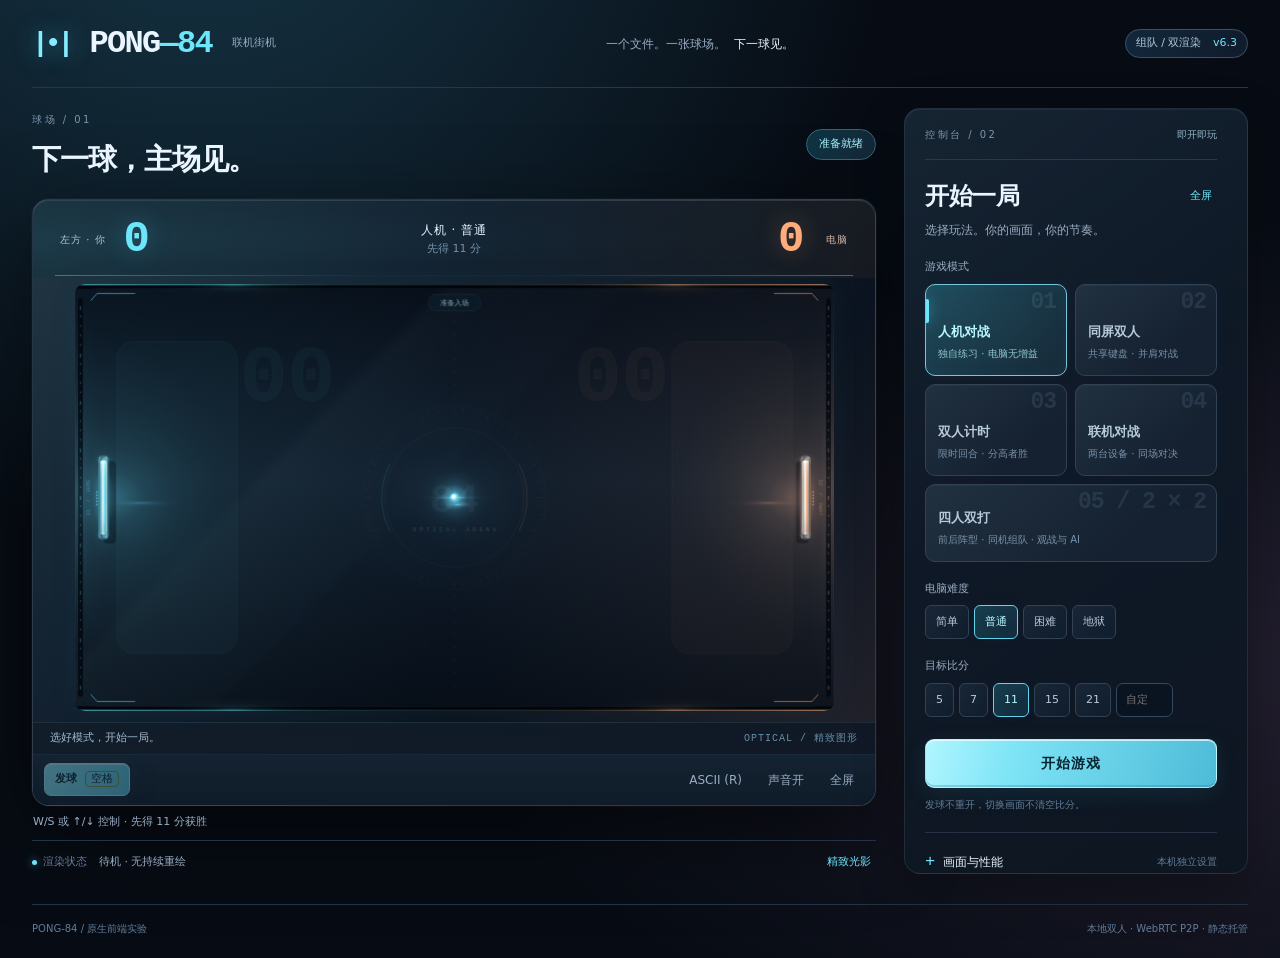
==== index.html @ 99ff6f69 "Fix stun.qq.com scheme; add doubles link metrics and lean live states" ====
<!doctype html>
<html lang="zh-CN" class="ascii-mode" data-phase="menu">
<head>
<meta charset="utf-8">
<meta name="viewport" content="width=device-width,initial-scale=1,viewport-fit=cover">
<meta name="theme-color" content="#070b13">
<meta name="description" content="PONG-84：精致光影球场与独立低开销 ASCII 双渲染，16:9 自适应原生全屏、移动端横屏提示、本地双人、四人团队双打、手动 WebRTC P2P 与云房间联机。">
<title>PONG-84 · 团队 AI 协同强攻 · 光学球场</title>
<style>:root{color-scheme:dark;--bg:#111713;--surface:#19201b;--card:#1d251f;--border:#333e35;--text:#ecf0e8;--muted:#a0aea0;--faint:#6f826f;--accent:#c6f18d;--accent-ink:#1b2812;--crt-color:#33ff33;--crt-bg:#051005;--crt-dim:rgba(51,255,51,.24);--crt-glow:transparent;--crt-soft:rgba(51,255,51,.08);--danger:#ffaaa0;--court-reserve:400px;font-family:system-ui,-apple-system,"Segoe UI","PingFang SC","Microsoft YaHei",sans-serif}
*{box-sizing:border-box}html,body{margin:0;min-height:100%;background:var(--bg);color:var(--text)}body{font-size:14px;line-height:1.5;overscroll-behavior-x:none}button,input,textarea,select{font:inherit}button{cursor:pointer;touch-action:manipulation}button,a{-webkit-tap-highlight-color:transparent}button:disabled{opacity:.4;cursor:not-allowed}button:focus-visible,input:focus-visible,textarea:focus-visible,select:focus-visible,summary:focus-visible,a:focus-visible{outline:2px solid var(--accent);outline-offset:3px}button:focus:not(:focus-visible){outline:none}[hidden],.hidden-section{display:none!important}h1,h2,h3,p{margin:0}h2{font-size:23px;font-weight:650;letter-spacing:-.5px}kbd{font:11px ui-monospace,Consolas,monospace;border:1px solid var(--border);padding:1px 5px;border-radius:4px;color:var(--muted);white-space:nowrap}a{color:inherit;text-decoration:none}input,textarea,select{min-width:0;color:var(--text);background:#111713;border:1px solid var(--border);border-radius:7px;padding:8px}textarea{resize:vertical;user-select:text}summary{cursor:pointer;list-style:none;user-select:none}summary::-webkit-details-marker{display:none}summary:before{content:'+';font:17px ui-monospace,monospace;color:var(--accent);margin-right:8px}details[open]>summary:before{content:'−'}
#app{max-width:1560px;padding:0 32px;margin:0 auto}.app-header{min-height:76px;display:flex;align-items:center;justify-content:space-between;gap:20px;border-bottom:1px solid var(--border)}.wordmark{display:flex;align-items:center;gap:12px;white-space:nowrap}.mark{font:bold 28px ui-monospace,monospace;color:var(--accent);letter-spacing:-4px;margin-right:7px}.wordmark strong{font:800 30px ui-monospace,Consolas,monospace;letter-spacing:-2px}.wordmark strong span{color:var(--accent)}.wordmark small{color:var(--muted);font-size:11px;margin-left:8px}.header-caption{font-size:12px;color:var(--muted)}.header-caption span{color:var(--text);margin-left:8px}.version-tag{border:1px solid var(--border);border-radius:20px;padding:5px 10px;color:var(--muted);font-size:11px;white-space:nowrap}.version-tag b{color:var(--accent);font-weight:500;margin-left:8px}
.game-shell{display:grid;grid-template-columns:minmax(0,1fr) 344px;gap:28px;padding:20px 0;outline:none;align-items:start}.arena-column{min-width:0}.arena-heading{display:flex;align-items:center;justify-content:space-between;margin-bottom:14px;gap:12px}.eyebrow{font-size:10px;letter-spacing:1.8px;color:var(--faint)}h1{font-size:clamp(18px,1.8vw,28px);font-weight:550;letter-spacing:-.7px;margin-top:5px}.session-phase{font-size:11px;white-space:nowrap;color:var(--accent);padding:5px 9px;background:#24301f;border-radius:4px}.arena-card{border:1px solid var(--border);border-radius:12px;background:var(--surface);overflow:hidden}.match-strip{height:64px;display:flex;align-items:center;justify-content:space-between;padding:10px 24px;gap:20px}.player-score{display:flex;align-items:center;gap:18px;min-width:115px}.player-score>span{color:var(--muted);font-size:11px}.player-score strong{font:500 38px/1 ui-monospace,Consolas,"Liberation Mono",monospace;min-width:30px;color:var(--text)}.player-score strong.active{color:var(--accent)}.player-score.right{flex-direction:row-reverse}.match-meta{text-align:center;display:flex;flex-direction:column;align-items:center;font-size:11px;color:var(--muted);gap:3px}.match-meta>span:first-child{color:var(--text)}.timer-display{display:none;font:13px ui-monospace,monospace}.timer-display.show{display:block}.timer-display.urgent{color:var(--danger)}.court-wrap{background:#080e09;display:flex;justify-content:center;align-items:center;padding:8px}.game-container{position:relative;width:min(100%,calc((100vh - var(--court-reserve))*16/9));width:min(100%,calc((100dvh - var(--court-reserve))*16/9));min-width:0;aspect-ratio:16/9;overflow:hidden;touch-action:none;outline:none;background:#080e09;border:1px solid #334235;contain:layout paint style}.game-container>canvas,.game-container>pre{position:absolute;inset:0;width:100%;height:100%;display:block;margin:0}#gameCanvas{background:var(--crt-bg)}#asciiScreen{display:none;white-space:pre;font-family:Consolas,"Liberation Mono","Courier New",monospace;font-weight:400;font-variant-ligatures:none;font-feature-settings:"liga" 0,"calt" 0;color:var(--crt-color);background:#080e09;overflow:hidden;user-select:none;pointer-events:none;contain:strict;text-align:left;direction:ltr}#asciiScreen>.ascii-row{display:block;white-space:pre;width:100%;height:var(--line-height);line-height:var(--line-height);contain:layout paint style}.ascii-mode #asciiScreen{display:block}.ascii-mode #gameCanvas{display:none}.ascii-mode .countdown,.ascii-mode .center-toast{display:none!important}.court-status{min-height:30px;display:flex;align-items:center;justify-content:space-between;gap:12px;padding:5px 16px;border-top:1px solid var(--border);font-size:11px;color:var(--muted)}.renderer-badge{font:10px ui-monospace,Consolas,monospace;white-space:nowrap;color:var(--faint)}.shield-row{display:flex;gap:8px;margin-left:auto}.shield{display:none;color:var(--accent);font-size:10px}.shield.active{display:block}.court-toolbar{display:flex;justify-content:space-between;align-items:center;gap:8px;border-top:1px solid var(--border);padding:6px 10px;flex-wrap:wrap}.toolbar-group{display:flex;align-items:center;gap:6px;flex-wrap:wrap}.tool-btn{background:transparent;color:var(--muted);border:1px solid transparent;border-radius:6px;padding:7px 9px;font-size:12px;min-height:34px;white-space:nowrap}.tool-btn:hover{background:#29342b;color:var(--text)}.tool-btn kbd{margin-left:4px}.btn{border:1px solid var(--accent);background:var(--accent);color:var(--accent-ink);font-weight:650;border-radius:7px;padding:10px 15px;font-size:13px;min-height:42px;white-space:normal}.btn:hover:not(:disabled){background:#d9f5b6;border-color:#d9f5b6}.btn.secondary{background:transparent;border-color:var(--border);color:var(--text);font-weight:450}.btn.secondary:hover:not(:disabled){background:#29342b;border-color:var(--faint)}.btn.small{font-size:11px;padding:7px 10px;min-height:33px}.btn kbd{color:inherit;border-color:#789650;margin-left:4px}.btn.primary{width:100%;padding:13px;font-size:14px;min-height:46px}.text-btn{border:0;background:none;color:var(--accent);font-size:11px;padding:5px}.text-btn:hover{text-decoration:underline}.arena-footer{display:flex;justify-content:space-between;gap:10px;padding:8px 1px 10px;color:var(--muted);font-size:11px}.rotate-hint{display:none;color:var(--faint)}.rotate-hint.show{display:block}.performance-strip{display:flex;align-items:center;gap:12px;border-top:1px solid var(--border);padding:8px 0;color:var(--faint);font-size:11px}.perf-label{display:flex;align-items:center;gap:6px;white-space:nowrap}.steady-dot{width:5px;height:5px;background:var(--accent);border-radius:50%}.performance-strip output{color:var(--muted);flex:1;font-variant-numeric:tabular-nums}.inline-notice{padding:10px 12px;background:#2d3020;border:1px solid #5b603c;border-radius:6px;color:#e8e4b7;font-size:12px}
.console-column{min-width:0;border-left:1px solid var(--border);padding-left:26px}.console-top{display:flex;justify-content:space-between;align-items:center;padding:3px 0 18px}.console-label{font-size:10px;color:var(--faint)}.menu-title-row{display:flex;align-items:center;justify-content:space-between;gap:8px}.muted{color:var(--muted);font-size:12px;margin-top:6px;line-height:1.7}.menu-panel.hidden{display:none!important}.section{margin-top:19px;min-width:0}.section-title{display:block;color:var(--muted);font-size:11px;margin-bottom:8px}.select-row{display:flex;gap:6px;flex-wrap:wrap}.select-row.compact{gap:5px}.choice{color:var(--muted);border:1px solid var(--border);background:var(--surface);border-radius:6px;padding:7px 10px;font-size:11px;min-height:34px}.choice:hover{color:var(--text);border-color:var(--faint)}.choice.selected{border-color:var(--accent);color:var(--accent);background:#26331f}.mode-grid{display:grid;grid-template-columns:1fr 1fr;gap:8px}.mode-card{text-align:left;position:relative;padding:12px 10px;min-height:84px;display:flex;flex-direction:column;justify-content:flex-end;gap:4px;border-radius:8px}.mode-card strong{font-size:13px;font-weight:600}.mode-card small{font-size:10px;color:var(--faint)}.mode-card.selected small{color:#abc09a}.mode-no{font:10px ui-monospace,monospace;position:absolute;top:8px;right:9px;color:var(--faint)}.score-input{width:57px;font-size:11px;text-align:center;padding:6px}.start-action{margin-top:22px}.small-note{color:var(--faint);font-size:10px;margin-top:8px;line-height:1.8}.settings-details{border-top:1px solid var(--border);margin-top:18px;padding-top:15px;font-size:12px}.settings-details>summary{display:flex;align-items:center;color:var(--text);min-height:28px}.settings-details>summary span{margin-left:auto;color:var(--faint);font-size:10px}.details-body{padding:0 0 5px}.details-body .section{margin-top:14px}.stats-report,.network-report{white-space:pre-wrap;word-break:break-word;font:11px/1.8 ui-monospace,Consolas,monospace;padding:12px;background:#0e150f;border-radius:6px;color:var(--muted);margin-top:12px}.console-bottom{border-top:1px solid var(--border);margin-top:20px;padding-top:15px;color:var(--muted);font-size:10px;line-height:1.8}.console-bottom span{color:var(--faint)}.playing-panel,.pause-panel{padding:7px 0 5px}.panel-symbol{display:block;font:30px/1.2 ui-monospace,monospace;letter-spacing:3px;color:var(--accent);margin:10px 0 22px}.pause-panel{display:none}.pause-panel.show{display:block}.actions{display:flex;flex-direction:column;gap:9px;margin-top:22px}.live-info{margin:24px 0}.live-info>div{border-bottom:1px solid var(--border);display:flex;justify-content:space-between;gap:12px;padding:12px 0;font-size:12px}.live-info span{color:var(--faint)}.live-info strong{font-weight:500;color:var(--text);text-align:right}.full-width{width:100%}.key-guide{margin:12px 0}.key-guide>div{margin:12px 0}.key-guide dt{font-size:12px}.key-guide dd{font-size:11px;color:var(--muted);margin:5px 0 0}.legend{display:grid;grid-template-columns:1fr 1fr;gap:10px;margin-top:14px;color:var(--muted);font-size:11px}.legend b{display:inline-block;color:var(--crt-color);font:14px ui-monospace,monospace;min-width:15px}
#onlineSection{border-top:1px solid var(--border);padding-top:17px}#transportChooser{display:grid;grid-template-columns:1fr 1fr}.network-caption,.online-info{font-size:11px;color:var(--muted);line-height:1.8;margin:10px 0;overflow-wrap:anywhere}.network-fields{border:0;margin:0;padding:0;min-width:0}.network-scope{display:flex;align-items:center;justify-content:space-between;gap:8px;font-size:11px;color:var(--muted);margin:12px 0}.network-scope select{font-size:10px;width:220px;max-width:80%;padding:8px 5px}.network-details{font-size:11px;border:1px solid var(--border);border-radius:6px;padding:9px 10px;margin:12px 0}.network-details summary{color:var(--muted)}.network-grid{display:grid;grid-template-columns:1fr 1fr;gap:10px}.network-grid .full{grid-column:1/-1}.network-grid label{display:flex;flex-direction:column;gap:5px;font-size:10px;color:var(--muted);min-width:0}.network-grid input,.network-grid textarea{width:100%;font-size:11px}.network-grid .check-label{display:flex;flex-direction:row;align-items:center}.network-grid .check-label input{width:auto;accent-color:var(--accent)}.network-divider{border-top:1px solid var(--border);padding-top:12px;font-size:10px;color:var(--muted);margin-bottom:12px}.connection-panel{margin-top:12px;min-width:0}.connection-guide{font-size:11px;color:var(--accent);padding:10px;border-left:2px solid var(--accent);background:#222d1e;line-height:1.8;margin-bottom:12px}.connection-status{font-size:11px;color:var(--muted);line-height:1.8;margin-top:10px;white-space:pre-wrap;overflow-wrap:anywhere}.online-actions{display:flex;gap:6px;flex-wrap:wrap;margin-top:8px}.online-code{width:100%;font:11px/1.6 ui-monospace,Consolas,monospace;margin-top:6px}.signal-code{height:100px;resize:vertical;overflow-wrap:anywhere}.cloud-room-code{text-align:center;font-size:28px;letter-spacing:12px;min-height:58px}#manualExchange label{display:block;color:var(--muted);font-size:11px;margin-top:12px}#manualChooser .choice,#onlineChooser .choice{flex:1}#networkReport{font-size:10px;padding:8px}
.touch-layer{position:absolute;inset:0;display:none;z-index:3;touch-action:none;user-select:none}.touch-layer.active{display:flex}.touch-half{flex:1;position:relative}.touch-cursor{display:none}.countdown{position:absolute;inset:0;display:grid;place-items:center;pointer-events:none;z-index:4}.countdown.hidden{display:none}.countdown span{font:700 72px ui-monospace,Consolas,monospace;color:var(--text);background:#111713;padding:0 18px;border:1px solid var(--border)}.center-toast{display:none;position:absolute;bottom:10px;left:50%;transform:translateX(-50%);color:var(--accent);font-size:12px;padding:5px 10px;background:#162219;z-index:4;pointer-events:none}.center-toast.show{display:block}.app-footer{display:flex;justify-content:space-between;padding:16px 0 22px;border-top:1px solid var(--border);color:var(--faint);font-size:10px;gap:12px}.noscript{padding:16px;background:#312319;color:#fff}

/* Base skin: minimal ASCII UI. Graphical enhancements are scoped separately below. */
@media(min-width:1100px){.console-column{max-height:calc(100dvh - 145px);overflow-y:auto;scrollbar-width:thin;scrollbar-color:var(--border) var(--bg);padding-right:4px}}
@media(max-width:1100px){#app{padding:0 20px}.game-shell{gap:18px;grid-template-columns:minmax(0,1fr) 305px}.console-column{padding-left:18px}.header-caption{display:none}.match-strip{padding:10px 16px}.player-score{gap:10px;min-width:80px}.player-score>span{font-size:10px}.court-toolbar{padding:8px}.tool-btn{padding:6px}.renderer-badge{font-size:9px}}
@media(max-width:800px) and (min-height:501px){#app{padding:0 14px}.app-header{min-height:74px}.wordmark strong{font-size:26px}.wordmark small{display:none}.game-shell{grid-template-columns:1fr;padding:20px 0;gap:22px;--court-reserve:270px}.console-column{border-left:0;border-top:1px solid var(--border);padding:20px 0 0}.arena-heading{margin-bottom:14px}.match-strip{height:74px}.player-score strong{font-size:36px}.performance-strip{padding:9px 0}.court-wrap{padding:8px}.console-top{padding-bottom:10px}.mode-card{min-height:79px;padding:12px 14px}.mode-card small{font-size:11px}.select-row.compact .choice{flex:1}.console-bottom{margin-top:16px}.app-footer{flex-direction:column;gap:3px}.arena-footer{padding:10px 0}.arena-footer p{font-size:10px}.settings-details{margin-top:16px}.game-shell:fullscreen{padding:12px}}
@media(max-width:500px){.version-tag{font-size:10px}.wordmark{gap:8px}.arena-heading h1{font-size:19px}.session-phase{font-size:10px;padding:4px 6px}.match-strip{gap:8px;padding:8px 12px}.match-meta{font-size:10px}.player-score{min-width:76px}.court-status{padding:5px 10px;gap:5px;font-size:10px}.renderer-badge{display:none}.toolbar-group{gap:3px}.tool-btn{font-size:10px;padding:5px 6px}.tool-btn kbd{display:none}.btn.small{font-size:10px;padding:6px 8px}.performance-strip{gap:8px;font-size:10px}.performance-strip .perf-label{font-size:10px}.console-column{padding-top:16px}}
@media(max-height:500px) and (orientation:landscape){:root{--court-reserve:165px}#app{padding:0 10px}.app-header{min-height:43px}.wordmark strong{font-size:21px}.mark{font-size:20px}.wordmark small,.header-caption,.app-footer,.arena-heading,.arena-footer,.console-bottom{display:none}.version-tag{font-size:9px;padding:3px 6px}.game-shell{padding:8px 0;gap:14px;grid-template-columns:minmax(0,1fr) 284px}.console-column{padding-left:13px;max-height:calc(100dvh - 60px);overflow-y:auto}.console-top{padding:0 0 9px}.match-strip{height:46px;padding:5px 14px}.player-score strong{font-size:28px}.match-meta{font-size:9px;gap:0}.court-wrap{padding:5px}.court-status{min-height:24px;font-size:10px;padding:3px 10px}.court-toolbar{padding:4px 7px}.tool-btn,.btn.small{min-height:28px;font-size:10px;padding:4px 7px}.tool-btn kbd{display:none}.performance-strip{padding:5px 1px;border:0;font-size:9px}.renderer-badge{font-size:9px}.console-top .eyebrow{font-size:9px}h2{font-size:20px}.section{margin-top:12px}.mode-card{min-height:68px;padding:8px}.mode-card strong{font-size:12px}.mode-card small{font-size:9px}.mode-no{top:5px;font-size:9px}.start-action{margin-top:15px}.settings-details{margin-top:12px;padding-top:10px}.app-header .wordmark{gap:6px}html[data-phase="playing"] .game-shell,html[data-phase="countdown"] .game-shell{grid-template-columns:1fr}html[data-phase="playing"] .console-column,html[data-phase="countdown"] .console-column{display:none}.countdown span{font-size:40px}.shield-row{gap:4px}.shield{font-size:9px}}
@media(prefers-reduced-motion:reduce){*{scroll-behavior:auto!important}}

.game-container{width:100%;max-width:var(--court-limit,100%)}
@media(max-height:500px) and (orientation:landscape){html[data-phase="playing"] .app-header,html[data-phase="countdown"] .app-header{display:none}}
/* v4: the graphical skin is isolated from the CPU-only ASCII skin. */
:root:not(.ascii-mode){--bg:#070b13;--surface:#0d1420;--card:#111d2b;--border:#253345;--text:#eaf5ff;--muted:#9aadc4;--faint:#627c98;--accent:#6de5fa;--accent-ink:#071923;--danger:#ffad95;--opponent:#ffa87b;color-scheme:dark}
:root:not(.ascii-mode) body{background:radial-gradient(ellipse at 16% 0%,#112839 0%,transparent 43%),radial-gradient(ellipse at 97% 65%,#201a2c 0%,transparent 45%),#070b13}
:root:not(.ascii-mode) .app-header{border-color:#263749;min-height:88px}
:root:not(.ascii-mode) .wordmark .mark{color:#85edff;text-shadow:0 0 22px #51defa88}
:root:not(.ascii-mode) .wordmark strong{letter-spacing:-1.7px;font-size:32px}
:root:not(.ascii-mode) .wordmark strong span{color:var(--accent)}
:root:not(.ascii-mode) .version-tag{border-color:#36546a;background:linear-gradient(115deg,#11283b,#111b2b);color:#b0c7db}
:root:not(.ascii-mode) .version-tag b{color:var(--accent)}
:root:not(.ascii-mode) .arena-heading{margin-bottom:18px}
:root:not(.ascii-mode) .eyebrow{color:#7c96b0;letter-spacing:2.5px}
:root:not(.ascii-mode) h1{font-size:clamp(22px,2.3vw,34px);font-weight:650;letter-spacing:-1px;margin-top:8px}
:root:not(.ascii-mode) .session-phase{border:1px solid #356478;background:linear-gradient(110deg,#0d3441,#142738);color:#abf4ff;padding:6px 12px;border-radius:20px}
:root:not(.ascii-mode) .arena-card{background:linear-gradient(145deg,#132235,#0c1421 50%,#171c29);border:1px solid #33475c;border-radius:18px;box-shadow:0 18px 70px #0007,0 0 0 1px #70c7ef0c,inset 0 1px 0 #d6efff14}
:root:not(.ascii-mode) .match-strip{height:78px;padding:12px 27px;background:linear-gradient(90deg,#142b3a99,transparent 40%,transparent 60%,#39281c55)}
:root:not(.ascii-mode) .player-score strong{font-size:44px;font-weight:600;color:var(--accent);text-shadow:0 0 25px #4bd7f14a}
:root:not(.ascii-mode) .player-score.right strong{color:var(--opponent);text-shadow:0 0 25px #ffaa784a}
:root:not(.ascii-mode) .player-score>span{letter-spacing:1px;color:#a6c2d7}
:root:not(.ascii-mode) .player-score.right>span{color:#d5b7a7}
:root:not(.ascii-mode) .match-meta{gap:2px;color:#7491ab}
:root:not(.ascii-mode) .court-wrap{padding:0 10px 10px;background:transparent}
:root:not(.ascii-mode) .game-container{border:1px solid #29465a;border-radius:10px;background:#060d19;box-shadow:0 0 35px #46d7ee0b,inset 0 0 20px #0005}
:root:not(.ascii-mode) .court-status{border-top:1px solid #233448;background:#0b1421;padding:7px 17px;color:#a3bcd0}
:root:not(.ascii-mode) .court-toolbar{padding:8px 11px;border-color:#223347;background:#101b29}
:root:not(.ascii-mode) .renderer-badge{color:#668fa6;letter-spacing:1px}
:root:not(.ascii-mode) .console-column{background:linear-gradient(150deg,#152133ba,#0b1320dc);border:1px solid #2a3b50;border-radius:16px;padding:18px 20px 21px;box-shadow:0 14px 35px #0003}
:root:not(.ascii-mode) .console-top{padding:0 0 17px;border-bottom:1px solid #29394c;margin-bottom:18px}
:root:not(.ascii-mode) .console-label{color:#92b2c7}
:root:not(.ascii-mode) h2{font-size:24px;font-weight:650;letter-spacing:-.5px}
:root:not(.ascii-mode) .choice{background:linear-gradient(135deg,#192637,#101d2c);border:1px solid #314255;color:#b7cadc;transition:border-color .15s,background .15s,box-shadow .15s}
:root:not(.ascii-mode) .choice:hover{border-color:#6b9fb5;color:#e8fcff;box-shadow:0 0 14px #63e6ff16}
:root:not(.ascii-mode) .choice.selected{background:linear-gradient(135deg,#163e4c,#14283a);border-color:#67d2eb;color:#baf7ff;box-shadow:inset 0 0 15px #3ec9f00c,0 0 13px #39a1d00c}
:root:not(.ascii-mode) .mode-card{min-height:92px;padding:14px 12px;border-radius:10px}
:root:not(.ascii-mode) .mode-card.selected::after{content:'';width:4px;height:24px;border-radius:4px;background:var(--accent);position:absolute;left:-1px;top:14px;box-shadow:0 0 14px #69e7ff88}
:root:not(.ascii-mode) .mode-card small{color:#7992aa;font-size:10px}
:root:not(.ascii-mode) .mode-card.selected small{color:#91c4d0}
:root:not(.ascii-mode) .mode-no{color:#7597b0}
:root:not(.ascii-mode) .btn{border:1px solid #b4f5ff;background:linear-gradient(105deg,#8aeeff,#59cce7);color:#062432;box-shadow:0 3px 17px #29c4eb18,inset 0 1px 0 #fff8;transition:background .15s,box-shadow .15s}
:root:not(.ascii-mode) .btn:hover:not(:disabled){background:linear-gradient(105deg,#b1f6ff,#88def0);border-color:#caf7ff;box-shadow:0 5px 22px #4de3ff33}
:root:not(.ascii-mode) .btn.secondary{background:linear-gradient(120deg,#1b2c3c,#132133);border:1px solid #395065;color:#d1e5f1;box-shadow:inset 0 1px 0 #ffffff08}
:root:not(.ascii-mode) .btn.secondary:hover:not(:disabled){background:#253c51;border-color:#6897b0}
:root:not(.ascii-mode) .btn.primary{font-weight:750;letter-spacing:1px;border-radius:9px;min-height:48px}
:root:not(.ascii-mode) .tool-btn:hover{background:#203548;color:#c4f7ff}
:root:not(.ascii-mode) input,:root:not(.ascii-mode) textarea,:root:not(.ascii-mode) select{background:#0a1421;border-color:#33495e;color:#d8eaff}
:root:not(.ascii-mode) .stats-report,:root:not(.ascii-mode) .network-report{background:#080f1c;color:#9eb8ce;border:1px solid #22344a}
:root:not(.ascii-mode) .connection-guide{background:#11313e;border-color:#72dff3}
:root:not(.ascii-mode) .steady-dot{box-shadow:0 0 8px #6de5fa99}
:root:not(.ascii-mode) .countdown span{font:800 clamp(64px,10vw,120px)/1 ui-monospace,monospace;background:none;border:none;padding:0;color:#ecfcff;text-shadow:0 0 22px #79eaff99,0 0 85px #45cdf455;animation:countPulse .65s ease-out}
:root:not(.ascii-mode) .center-toast{background:linear-gradient(110deg,#163242ee,#131f31ee);border:1px solid #587e91;color:#baf0ff;border-radius:22px;padding:6px 15px;bottom:38px;box-shadow:0 3px 20px #0005;letter-spacing:1px}
:root:not(.ascii-mode) .panel-symbol{color:#b6f3ff;text-shadow:0 0 24px #55c9e366}
:root:not(.ascii-mode) .inline-notice{color:#cceaff;border-color:#3b607a;background:#13263c}
@keyframes countPulse{from{opacity:.4;transform:scale(.85)}to{opacity:1;transform:scale(1)}}
/* Fullscreen is the native Fullscreen API, never a CSS-only imitation. */
#gameShell.immersive{position:fixed!important;inset:0!important;display:block!important;width:100vw!important;height:100vh!important;height:100dvh!important;max-width:none!important;max-height:none!important;margin:0!important;padding:0!important;overflow:hidden!important;background:#050a12!important;gap:0!important;border:0!important;border-radius:0!important}
#gameShell::backdrop{background:#050a12}
#gameShell.immersive .arena-column,#gameShell.immersive .arena-card,#gameShell.immersive .court-wrap{position:absolute!important;inset:0!important;display:block!important;width:100%!important;height:100%!important;min-width:0!important;max-width:none!important;min-height:0!important;max-height:none!important;aspect-ratio:auto!important;margin:0!important;padding:0!important;border:0!important;border-radius:0!important;box-shadow:none!important}
#gameShell.immersive .arena-heading,#gameShell.immersive .match-strip,#gameShell.immersive .court-status,#gameShell.immersive .court-toolbar,#gameShell.immersive .arena-footer,#gameShell.immersive .performance-strip{display:none!important}
#gameShell.immersive .console-column{display:none!important}
#gameShell.immersive.immersive-menu .console-column{display:block!important;position:absolute;z-index:22;left:50%;top:50%;transform:translate(-50%,-50%);width:min(480px,calc(100% - 40px));max-height:calc(100% - 66px)!important;margin:0;overflow:auto;border:1px solid var(--border);border-radius:16px;padding:22px 25px;background:var(--surface);scrollbar-width:thin;overscroll-behavior:contain;box-shadow:0 20px 90px #000b}
:root:not(.ascii-mode) #gameShell.immersive.immersive-menu .console-column{border-color:#416079;background:linear-gradient(140deg,#142438f5,#0b1627f5);backdrop-filter:blur(18px)}
#gameShell.immersive.immersive-menu .console-column .console-top{display:flex!important}
#gameShell.immersive .inline-notice{position:absolute;bottom:80px;left:50%;transform:translateX(-50%);width:min(520px,90%);z-index:30}
.immersive-hud,.immersive-controls,.immersive-reveal,.immersive-hint{display:none}
#gameShell.immersive .immersive-hud{position:absolute;z-index:6;top:max(18px,env(safe-area-inset-top));left:50%;transform:translateX(-50%);display:flex;align-items:center;gap:30px;pointer-events:none;color:#ddf5ff}
.immersive-score{display:flex;align-items:center;gap:18px;font:650 clamp(28px,5vh,54px)/1 ui-monospace,monospace;color:var(--accent)}
.immersive-score.right{flex-direction:row-reverse;color:var(--opponent,#efa873)}
.immersive-score small{font:11px/1.4 system-ui,sans-serif;color:#99c0d4;letter-spacing:1px;max-width:105px}
.immersive-score.right small{color:#d4b59d}
.immersive-center{text-align:center;min-width:76px;display:flex;flex-direction:column;gap:2px;font-size:11px;color:#afc7d7}
.immersive-center b{font:600 11px/1.6 ui-monospace,monospace;letter-spacing:3px;color:#7895a9}
#gameShell.immersive .immersive-hint{position:absolute;z-index:6;bottom:max(12px,env(safe-area-inset-bottom));left:50%;transform:translateX(-50%);display:block;max-width:80%;text-align:center;font-size:11px;color:#a0b9cc;pointer-events:none;letter-spacing:.5px;text-shadow:0 1px 4px #000}
#gameShell.immersive .immersive-reveal{display:block;position:absolute;right:max(18px,env(safe-area-inset-right));top:max(18px,env(safe-area-inset-top));z-index:24;border:1px solid #7094a955;background:#0c1a2788;color:#b2cfdf;font-size:18px;border-radius:9px;padding:5px 11px;opacity:.38;min-width:42px;min-height:34px}
#gameShell.immersive .immersive-reveal:hover,#gameShell.immersive .immersive-reveal:focus-visible,#gameShell.immersive.controls-visible .immersive-reveal{opacity:1}
#gameShell.immersive .immersive-controls{display:flex;align-items:center;justify-content:center;flex-wrap:wrap;gap:6px;position:absolute;left:50%;bottom:max(38px,env(safe-area-inset-bottom));transform:translateX(-50%);z-index:25;max-width:calc(100% - 28px);width:max-content;padding:8px;border:1px solid #41566a;border-radius:12px;background:#0b1626e8;box-shadow:0 6px 30px #0009;backdrop-filter:blur(14px);visibility:hidden;opacity:0;pointer-events:none;transition:opacity .18s,visibility .18s}
#gameShell.immersive.controls-visible .immersive-controls{visibility:visible;opacity:1;pointer-events:auto}
.immersive-controls button{border:1px solid #354b61;background:#16283b;border-radius:7px;color:#c4deed;min-height:36px;padding:7px 12px;font-size:12px}
.immersive-controls button:hover{background:#25425b;border-color:#769eb4}
.immersive-controls button:last-child{background:#21526a;color:#cbf5ff;border-color:#5898b1}
#gameShell.immersive.immersive-menu .immersive-hud,#gameShell.immersive.immersive-menu .immersive-hint{opacity:.22}
:root.ascii-mode #gameShell.immersive .immersive-hud,:root.ascii-mode #gameShell.immersive .immersive-hint{display:none!important}
:root.ascii-mode #gameShell.immersive.immersive-menu .console-column{border-radius:4px;box-shadow:none}
:root.ascii-mode .immersive-controls{background:var(--surface)!important;border-radius:4px!important;box-shadow:none!important;backdrop-filter:none!important;transition:none!important}
:root.ascii-mode .immersive-controls button{background:var(--card);color:var(--text);border:1px solid var(--border);border-radius:2px}
:root.ascii-mode .immersive-reveal{background:var(--bg)!important;color:var(--text)!important;border-radius:2px!important;border-color:var(--border)!important;top:auto!important;bottom:calc(var(--ascii-row-height, 30px) + 5px)!important;right:8px!important;font-size:12px!important;padding:2px 7px!important;min-height:26px!important}
/* Switching from graphics to ASCII removes every graphical skin/effect at once. */
:root.ascii-mode *,:root.ascii-mode *::before,:root.ascii-mode *::after{animation:none!important;transition:none!important;box-shadow:none!important;text-shadow:none!important;filter:none!important;backdrop-filter:none!important;will-change:auto!important}
@media(min-width:1100px){:root:not(.ascii-mode) .console-column{max-height:calc(100dvh - 134px);scrollbar-gutter:stable}}
@media(max-width:1100px){:root:not(.ascii-mode) .console-column{padding:15px}:root:not(.ascii-mode) .match-strip{padding:10px 17px}:root:not(.ascii-mode) .mode-card{min-height:83px}}
@media(max-width:800px) and (min-height:501px){:root:not(.ascii-mode) .app-header{min-height:74px}:root:not(.ascii-mode) .wordmark strong{font-size:27px}:root:not(.ascii-mode) .console-column{padding:20px}:root:not(.ascii-mode) .court-wrap{padding:0 6px 6px}:root:not(.ascii-mode) .game-shell{gap:20px}:root:not(.ascii-mode) .match-strip{height:70px}:root:not(.ascii-mode) .player-score strong{font-size:37px}}
@media(max-width:500px){:root:not(.ascii-mode) .arena-heading{margin-bottom:14px}:root:not(.ascii-mode) .arena-heading h1{font-size:21px}:root:not(.ascii-mode) .session-phase{font-size:9px;padding:4px 8px}:root:not(.ascii-mode) .court-toolbar{padding:7px}:root:not(.ascii-mode) .court-status{padding:6px 10px}:root:not(.ascii-mode) .player-score{gap:8px;min-width:76px}:root:not(.ascii-mode) .player-score strong{font-size:32px}.immersive-score{gap:8px}.immersive-score small{font-size:9px;max-width:58px}#gameShell.immersive .immersive-hud{gap:14px;top:18px;width:75%;justify-content:center}.immersive-center{min-width:55px;font-size:10px}.immersive-center b{font-size:9px;letter-spacing:1px}#gameShell.immersive .immersive-reveal{right:8px;top:12px;min-width:32px;padding:4px 8px}#gameShell.immersive.immersive-menu .console-column{width:calc(100% - 28px);padding:18px;max-height:calc(100% - 84px)!important}.immersive-controls button{font-size:11px;padding:6px 9px}}
@media(max-height:500px) and (orientation:landscape){:root:not(.ascii-mode) .app-header{min-height:43px}:root:not(.ascii-mode) .wordmark strong{font-size:21px}:root:not(.ascii-mode) .console-column{padding:12px}:root:not(.ascii-mode) .console-top{padding:0 0 8px;margin-bottom:10px}:root:not(.ascii-mode) .match-strip{height:45px}:root:not(.ascii-mode) .player-score strong{font-size:29px}:root:not(.ascii-mode) .court-wrap{padding:0 5px 5px}:root:not(.ascii-mode) .court-toolbar{padding:4px 7px}:root:not(.ascii-mode) .mode-card{min-height:68px;padding:10px}:root:not(.ascii-mode) .arena-card{border-radius:10px}.immersive-score{font-size:31px}.immersive-score small{font-size:10px}#gameShell.immersive .immersive-hud{top:10px;gap:20px}#gameShell.immersive .immersive-reveal{top:9px;right:10px}#gameShell.immersive .immersive-hint{font-size:10px;bottom:7px}#gameShell.immersive .immersive-controls{bottom:24px}}
@media(prefers-reduced-motion:reduce){:root:not(.ascii-mode) *,:root:not(.ascii-mode) *::before,:root:not(.ascii-mode) *::after{animation:none!important;transition:none!important}}

/* 4.1 / contained 16:9 native fullscreen + optical glass skin. */
/* Parent fills the monitor. Only the 16:9 court is contained; unused pixels stay black. */
#gameShell.immersive{background:#020409!important}
#gameShell::backdrop{background:#020409}
#gameShell.immersive .court-wrap{
  display:flex!important;align-items:center!important;justify-content:center!important;
  padding:env(safe-area-inset-top,0px) env(safe-area-inset-right,0px) env(safe-area-inset-bottom,0px) env(safe-area-inset-left,0px)!important;
  background:#020409!important;
}
#gameShell.immersive .game-container{
  position:relative!important;inset:auto!important;flex:0 0 auto;
  width:var(--full-court-width,min(100vw,calc(100vh * 16 / 9)))!important;
  height:var(--full-court-height,min(100vh,calc(100vw * 9 / 16)))!important;
  min-width:0!important;max-width:none!important;min-height:0!important;max-height:none!important;
  margin:0!important;padding:0!important;aspect-ratio:16/9!important;border:0!important;border-radius:0!important;
  box-shadow:none!important;
}
.game-container{container-type:size}
/* The canvas and pointer zones share one content rectangle, including after rotation. */
:root:not(.ascii-mode) .game-container{border:0;outline:1px solid #40637570;outline-offset:-1px}
:root.ascii-mode .game-container{border:0;outline:1px solid var(--border);outline-offset:-1px}
#gameShell.immersive .game-container{outline:none!important}
:root:not(.ascii-mode) body{
  background:radial-gradient(ellipse at 16% -20%,#173849 0%,transparent 46%),radial-gradient(ellipse at 110% 70%,#241f30 0%,transparent 48%),#070c14;
}
:root:not(.ascii-mode) .arena-card{
  background:linear-gradient(135deg,#223744 0%,#142433 30%,#0b1420 65%,#26242c);
  border-color:#5e80944d;border-radius:17px;
  box-shadow:0 28px 85px #0008,0 0 1px 1px #c2edff0c,inset 0 1px 0 #d7eeff2b,inset 0 -1px 0 #0008;
}
:root:not(.ascii-mode) .match-strip{
  position:relative;background:radial-gradient(ellipse at 0% 50%,#4be0ff0a,transparent 60%),linear-gradient(90deg,#14334080,#13213020 50%,#372a2045);
}
:root:not(.ascii-mode) .match-strip::after{
  content:'';position:absolute;left:22px;right:22px;bottom:2px;height:1px;
  background:linear-gradient(90deg,var(--accent),#91c6da16 38%,#91c6da16 62%,var(--opponent));opacity:.4;
}
:root:not(.ascii-mode) .player-score strong{font-weight:650;font-variant-numeric:tabular-nums;letter-spacing:-2px}
:root:not(.ascii-mode) .player-score>span{font-size:10px;color:#b3c5d3}
:root:not(.ascii-mode) .match-meta>span:first-child{font-size:12px;letter-spacing:1px}
:root:not(.ascii-mode) .court-wrap{padding:6px 11px 11px}
:root:not(.ascii-mode) .court-status{background:linear-gradient(90deg,#111d29,#101925);border-top-color:#89b5cd1f}
:root:not(.ascii-mode) .court-toolbar{background:linear-gradient(180deg,#142332,#0f1b28);border-color:#4c728828}
:root:not(.ascii-mode) .console-column{
  background:linear-gradient(145deg,#1a2b3acc,#0f1927ee 45%,#0d1621f2);border-color:#68849a35;
  box-shadow:inset 0 1px 0 #d0eeff10,0 16px 48px #0004;
}
:root:not(.ascii-mode) .mode-card{overflow:hidden;background:linear-gradient(140deg,#213140,#152130 70%);box-shadow:inset 0 1px 0 #e0f8ff08}
:root:not(.ascii-mode) .mode-card.selected{background:radial-gradient(ellipse at 0 0,#55dffa16,transparent 80%),linear-gradient(130deg,#1b404f,#172b3a);border-color:#77c7db}
:root:not(.ascii-mode) .mode-card .mode-no{font-size:23px;top:4px;right:10px;opacity:.17;letter-spacing:-1px;font-weight:700}
:root:not(.ascii-mode) .btn.primary{
  background:linear-gradient(105deg,#b0f6ff 0%,#7ee4f6 30%,#4ebbd7 100%);border-color:#bef7ffb5;
  box-shadow:0 6px 24px #42cfee1a,inset 0 1px 0 #ffffffad,inset 0 -2px 0 #20718a42;
}
:root:not(.ascii-mode) .btn.primary:hover{background:linear-gradient(105deg,#d3faff,#90eafa 65%,#6ad1e8);box-shadow:0 7px 30px #42cfee33,inset 0 1px 0 #fff}
#gameShell.immersive .immersive-hud{
  top:3.4%;gap:23px;padding:10px 22px;border:1px solid #99c6dc28;border-radius:16px;
  background:linear-gradient(135deg,#153041b8,#0a1727cc 55%,#2c2928a6);
  box-shadow:0 6px 26px #0003,inset 0 1px 0 #e0f5ff0e;
  width:max-content;max-width:86%;
}
.immersive-score{gap:12px;font-size:clamp(20px,4vh,44px);font-variant-numeric:tabular-nums}
.immersive-score strong{letter-spacing:-1px;font-weight:650}
.immersive-score small{font-size:10px}
.immersive-center b{font-size:9px;letter-spacing:2px;color:#a5c2d1}
.immersive-center span{font-size:10px;color:#708ea3}
#gameShell.immersive .immersive-reveal{top:3.4%;right:2%;min-height:32px;min-width:38px}
#gameShell.immersive .immersive-hint{bottom:3.2%;font-size:10px}
#gameShell.immersive .immersive-controls{bottom:10%;backdrop-filter:blur(12px);background:#0d1c2bee}
/* Scale HUD by court size rather than monitor size when there are letterbox bars. */
@supports(font-size:1cqh){
  #gameShell.immersive .immersive-hud{gap:clamp(8px,3.5cqh,25px);padding:clamp(5px,1.5cqh,11px) clamp(10px,3.4cqh,24px)}
  .immersive-score{font-size:clamp(17px,6.4cqh,48px);gap:clamp(7px,1.8cqh,14px)}
  .immersive-score small{font-size:clamp(8px,1.5cqh,11px)}
  .immersive-center b{font-size:clamp(7px,1.45cqh,11px)}
  .immersive-center span{font-size:clamp(8px,1.55cqh,11px)}
  #gameShell.immersive .immersive-hint{font-size:clamp(8px,1.5cqh,11px)}
}
/* A dismissible mobile hint, in-flow normally and inside the native full-screen subtree. */
.orientation-tip{
  display:flex;align-items:center;gap:12px;padding:13px 15px;margin:0 0 16px;
  border:1px solid var(--border);border-radius:9px;background:var(--surface);color:var(--text);
  font-size:12px;line-height:1.5;position:relative;
}
.orientation-copy{flex:1;min-width:0}
.orientation-copy strong{display:block;font-size:13px;font-weight:600}
.orientation-copy p{color:var(--muted);font-size:11px;margin-top:3px}
.orientation-symbol{width:35px;height:40px;flex:0 0 auto;color:var(--accent);display:grid;place-items:center}
.orientation-symbol svg{width:34px;height:34px}
.orientation-ascii{display:none;font:12px monospace;white-space:nowrap}
.orientation-action{border:1px solid var(--border);background:var(--card);color:var(--accent);border-radius:6px;padding:6px 9px;font-size:11px;min-height:34px;white-space:nowrap}
.orientation-close{border:0;background:none;color:var(--muted);min-width:28px;min-height:32px;font-size:18px;padding:2px;align-self:flex-start}
.orientation-close:hover{color:var(--text)}
:root:not(.ascii-mode) .orientation-tip{
  background:linear-gradient(115deg,#173644ed,#112535ed);border-color:#508ca16b;box-shadow:inset 0 1px 0 #c1efff0c;
}
:root:not(.ascii-mode) .orientation-copy strong{color:#c4f6ff}
:root:not(.ascii-mode) .orientation-action{background:#1c4152;border-color:#406d7f;color:#c0f4ff}
:root.ascii-mode .orientation-symbol svg{display:none}
:root.ascii-mode .orientation-ascii{display:inline}
:root.ascii-mode .orientation-tip{border-radius:4px}
#gameShell.immersive .orientation-tip{
  position:absolute;z-index:40;top:max(12px,env(safe-area-inset-top));left:50%;transform:translateX(-50%);
  width:min(540px,calc(100% - 24px));margin:0;box-shadow:none;
}
#gameShell.immersive.portrait-hint-visible.immersive-menu .console-column{
  top:126px;transform:translateX(-50%);max-height:calc(100% - 146px)!important;
}
@media(max-width:500px){
  .orientation-tip{padding:11px 10px;gap:8px}.orientation-copy p{font-size:10px}.orientation-copy strong{font-size:12px}
  .orientation-symbol{width:28px}.orientation-symbol svg{width:27px}.orientation-action{padding:5px 7px;font-size:10px}
  .orientation-close{min-width:22px}
  #gameShell.immersive .immersive-hud{width:max-content;max-width:80%;gap:9px;top:4%;border-radius:9px}
  .immersive-score small{display:none}
  #gameShell.immersive .immersive-reveal{top:4%;right:2%;min-width:28px;min-height:28px;font-size:14px;padding:2px 7px}
  #gameShell.immersive .immersive-controls{gap:4px;padding:5px;max-width:96%;bottom:10%}
  .immersive-controls button{font-size:10px;padding:5px 7px;min-height:30px}
}
@media(max-height:500px) and (orientation:landscape){
  :root:not(.ascii-mode) .court-wrap{padding:3px 6px 6px}
  #gameShell.immersive .immersive-hud{top:3%;border-radius:9px}
}
@media(prefers-reduced-motion:reduce){:root:not(.ascii-mode) .countdown span{animation:none}}

/* Four-player lobby. No animated filters, canvases or shadow layers in ASCII. */
.mode-card[data-value="doubles"]{grid-column:1/-1;min-height:78px!important}.doubles-panel{margin-top:18px;padding-top:18px;border-top:1px solid var(--border)}
.d4-heading{display:flex;align-items:center;justify-content:space-between;gap:10px;margin-bottom:12px}.d4-heading h3{font-size:17px;letter-spacing:-.3px}.d4-count{font:700 14px ui-monospace,monospace;color:var(--accent);white-space:nowrap}
.d4-name{display:flex;flex-direction:column;gap:5px;color:var(--muted);font-size:11px;margin-bottom:10px}.d4-name input{width:100%}
.d4-actions{display:flex;gap:6px;flex-wrap:wrap;margin-top:10px}.d4-actions>.btn{flex:1}.d4-roster{display:grid;grid-template-columns:1fr 1fr;gap:8px;margin-top:14px}
.d4-seat{min-width:0;display:flex;flex-direction:column;gap:4px;position:relative;padding:11px 9px;min-height:110px;border:1px solid var(--border);border-left:3px solid var(--accent);border-radius:8px;background:var(--surface);text-align:left;color:var(--text)}
.d4-seat.team-b{border-left-color:var(--opponent,#d3ba90)}.d4-seat:disabled{opacity:1;cursor:default}.d4-seat.is-mine{outline:1px solid var(--accent);outline-offset:2px}.d4-seat.is-ready .d4-seat-state{color:var(--accent)}
.d4-seat strong{font:600 12px ui-monospace,monospace;color:var(--accent)}.d4-seat.team-b strong{color:var(--opponent,#d3ba90)}.d4-seat-name{font-size:12px;font-weight:600;overflow-wrap:anywhere}.d4-seat-state{font-size:10px;color:var(--muted)}.d4-seat-meta{font-size:9px;color:var(--faint);margin-top:auto}
.d4-notice{font-size:11px;line-height:1.8;color:var(--muted);padding:10px 11px;background:var(--surface);border:1px solid var(--border);border-radius:7px;margin:12px 0;overflow-wrap:anywhere}
.d4-join{margin-top:12px}.d4-join label,.d4-card label{display:block;font-size:10px;color:var(--muted);margin:8px 0 4px}.d4-code{display:block;width:100%;min-height:76px;max-height:200px;font:10px/1.5 ui-monospace,monospace;word-break:break-all}.d4-room-code{font:700 30px ui-monospace,monospace;text-align:center;letter-spacing:.3em;width:100%;margin-top:10px}
.d4-card{border:1px solid var(--border);border-radius:8px;margin-top:10px;padding:10px}.d4-card>summary{font-size:11px;line-height:1.8}.d4-card-state{display:block;padding-left:18px;color:var(--faint);font-size:10px}.d4-swap{padding:10px;border:1px solid var(--accent);border-radius:8px;font-size:11px;margin-top:12px}
.d4-live-roster{font-size:10px;line-height:1.9;color:var(--muted);margin:10px 0;overflow-wrap:anywhere}.d4-panel-note{font-size:10px;line-height:1.8;color:var(--faint);margin-top:10px}
:root:not(.ascii-mode) .d4-seat{background:linear-gradient(150deg,#15323d70,#142031);border-top-color:#395064}
:root:not(.ascii-mode) .d4-seat.team-b{background:linear-gradient(150deg,#3c2b2270,#142031)}
:root:not(.ascii-mode) .d4-seat.is-mine{box-shadow:0 0 15px #69d5ed12,inset 0 1px 0 #c7f8ff0c}
.ascii-mode .d4-seat,.ascii-mode .d4-card,.ascii-mode .d4-notice{box-shadow:none;background:var(--surface)}
@media(max-width:800px){.d4-seat{min-height:98px}.d4-roster{gap:10px}.d4-actions>.btn{min-height:40px}.d4-code{font-size:12px}}

.d4-room-open #modeSection,.d4-room-open #onlineSection,.d4-room-open #menuOverlay>.small-note,.d4-room-open #menuSub{display:none!important}
.d4-room-open .doubles-panel{margin-top:14px;padding-top:14px}

.team-input-grid{display:grid;grid-template-columns:1fr 1fr;gap:8px}.team-input-grid input,.team-input-grid select{min-width:0;width:100%;padding:9px 8px;border:1px solid var(--border);border-radius:6px;background:var(--surface);color:var(--text);font-size:12px}.team-switches{display:flex;gap:10px;flex-wrap:wrap;font-size:11px;color:var(--muted);padding:4px 0 8px}.team-switches label{display:flex;gap:5px;align-items:center}.d4-spectators,.d4-mesh{border:1px solid var(--border);padding:10px;border-radius:7px;margin-top:10px;font-size:11px}.d4-spectators p{margin-top:6px;color:var(--muted);line-height:1.6;overflow-wrap:anywhere}.d4-mesh strong{font-size:11px;color:var(--accent)}.d4-tools-toggle{margin:4px 0}.d4-seat.is-bot{border-left-style:dashed}.d4-panel-note p{margin:8px 0;line-height:1.7}.ascii-mode .d4-mesh,.ascii-mode .d4-spectators{box-shadow:none;background:var(--surface);filter:none}.team-input-grid [hidden]{display:none!important}

</style>
</head>
<body>
<noscript><div class="noscript">需要启用 JavaScript 才能运行游戏。游戏不需要安装，也不需要摄像头或麦克风。</div></noscript>
<main id="app">
  <header class="app-header">
    <a class="wordmark" href="#app" aria-label="PONG-84 首页"><span class="mark">|•|</span><strong>PONG<span>—84</span></strong><small>联机街机</small></a>
    <div class="header-caption">一个文件。一张球场。<span>下一球见。</span></div>
    <span class="version-tag">组队 / 双渲染 <b>v6.3</b></span>
  </header>
  <section id="gameShell" class="game-shell" tabindex="-1" aria-label="PONG-84 游戏与控制台">
    <div class="arena-column">
      <aside id="rotateHint" class="orientation-tip" role="status" aria-live="polite" aria-hidden="true" hidden>
        <span class="orientation-symbol" aria-hidden="true"><svg viewBox="0 0 40 40" fill="none" stroke="currentColor" stroke-width="1.4"><rect x="13" y="5" width="14" height="24" rx="3" transform="rotate(65 20 20)"/><path d="M7 15A14 14 0 0 1 31 9m0-5v5h-5M33 25A14 14 0 0 1 9 31m0 5v-5h5"/><path d="M18 25h4" transform="rotate(65 20 20)"/></svg><span class="orientation-ascii">[ &gt; ]</span></span>
        <div class="orientation-copy"><strong>建议横屏游玩</strong><p>将设备横放，获得更大的 16:9 球场。也可继续竖屏；提示不暂停对局。</p></div>
        <button id="rotateFullscreenBtn" class="orientation-action" type="button">全屏游玩</button>
        <button id="rotateDismissBtn" class="orientation-close" type="button" aria-label="暂时收起横屏提示" title="暂时收起">×</button>
      </aside>

      <div class="arena-heading"><div><span class="eyebrow">球场 / 01</span><h1>下一球，主场见。</h1></div><span id="sessionPhase" class="session-phase" role="status">准备就绪</span></div>
      <div class="arena-card">
        <div class="match-strip">
          <div class="player-score"><span id="playerLeftName">左方 · 你</span><strong id="scoreLeft">0</strong></div>
          <div class="match-meta"><span id="modeBadge">人机 · 普通</span><span id="matchGoal">先得 11 分</span><span id="timerDisplay" class="timer-display">00:30</span></div>
          <div class="player-score right"><span id="playerRightName">电脑</span><strong id="scoreRight">0</strong></div>
        </div>
        <div class="court-wrap">
          <div id="gameContainer" class="game-container" tabindex="-1">
            <canvas id="gameCanvas" width="1" height="1" aria-label="PONG-84 图形游戏画面" aria-hidden="true"></canvas>
            <pre id="asciiScreen" role="img" aria-label="PONG-84 ASCII 字符球场，井号为球拍，@ 为球；比分和状态由首尾字符行显示" aria-live="off"></pre>
            <div class="touch-layer single" id="touchSingle" aria-label="拖动控制球拍，松手发球"><div class="touch-zone"></div><div class="touch-cursor" data-cursor="local"></div></div>
            <div class="touch-layer dual" id="touchDual" aria-label="左右半屏分别拖动各自球拍">
              <div class="touch-half" data-side="left"><div class="touch-cursor" data-cursor="left"></div></div>
              <div class="touch-half" data-side="right"><div class="touch-cursor" data-cursor="right"></div></div>
            </div>
            <div id="countdown" class="countdown hidden" aria-live="polite"><span id="countdownText">3</span></div>

            <div class="immersive-hud" aria-hidden="true">
              <div class="immersive-score"><small id="fsLeftName">左方 · 你</small><strong id="fsScoreLeft">0</strong></div>
              <div class="immersive-center"><b>PONG — 84</b><span id="fsMatchMeta">先得 11 分</span></div>
              <div class="immersive-score right"><small id="fsRightName">电脑</small><strong id="fsScoreRight">0</strong></div>
            </div>
            <div id="fsStatus" class="immersive-hint" aria-live="off"></div>
            <button id="fsRevealBtn" class="immersive-reveal" type="button" aria-label="展开全屏控制栏" aria-controls="fsControls" aria-expanded="false" title="全屏控制">⋯</button>
            <nav id="fsControls" class="immersive-controls" aria-label="全屏控制栏" aria-hidden="true" inert>
              <button id="fsPauseBtn" type="button">暂停 P</button>
              <button id="fsRenderBtn" type="button">ASCII R</button>
              <button id="fsQualityBtn" type="button">精致画质</button>
              <button id="fsSoundBtn" type="button">声音开</button>
              <button id="fsMenuBtn" type="button">返回菜单</button>
              <button id="fsExitBtn" type="button">退出全屏 F</button>
            </nav>
            <div id="curveToast" class="center-toast curve">变轨球</div><div id="cheatToast" class="center-toast cheat">玩家辅助已开启</div>
          </div>
        </div>
        <div class="court-status"><span id="statusStrip">选好模式，开始一局。</span><div class="shield-row" id="shieldRow"><span class="shield" id="shieldLeft">[左方护盾]</span><span class="shield" id="shieldRight">[右方护盾]</span></div><span id="rendererBadge" class="renderer-badge">ASCII / 文本直绘</span></div>
        <div class="court-toolbar">
          <div class="toolbar-group"><button id="serveBtn" type="button" class="btn small" disabled>发球 <kbd>空格</kbd></button><button id="serveRightBtn" type="button" class="btn small secondary" hidden>右方发球 <kbd>回车</kbd></button><button id="pauseBtn" class="tool-btn" type="button">暂停 <kbd>P</kbd></button><button id="disconnectBtn" class="tool-btn" type="button">退出联机</button></div>
          <div class="toolbar-group"><button id="renderModeBtn" class="tool-btn" type="button" aria-pressed="true" title="切换渲染模式 (R)">图形 <kbd>R</kbd></button><button id="soundBtn" class="tool-btn" type="button" aria-pressed="true" title="音效开关">声音开</button><button id="fullscreenBtn" class="tool-btn" type="button" title="全屏 (F)">全屏</button></div>
        </div>
      </div>
      <div class="arena-footer"><p id="controlsHint">W / S 或 ↑ / ↓ 控制球拍</p></div>
      <div class="performance-strip"><span class="perf-label"><span class="steady-dot"></span>渲染状态</span><output id="perfText">待机 · 无持续重绘</output><button id="perfProfileBtn" type="button" class="text-btn" title="切换性能档位">自适应</button></div>
      <div id="inlineNotice" class="inline-notice" role="status" hidden></div>
    </div>
    <aside class="console-column" aria-label="游戏控制台">
      <div class="console-top"><span class="eyebrow">控制台 / 02</span><span class="console-label">即开即玩</span></div>
      <section id="menuOverlay" class="menu-panel">
        <div class="menu-title-row"><h2 id="menuTitle">开始一局</h2><button id="menuFullscreenBtn" type="button" class="text-btn" title="全屏 (F)">全屏</button></div>
        <p id="menuSub" class="muted">选择玩法。你的画面，你的节奏。</p>
        <div id="modeSection" class="section"><div class="section-title">游戏模式</div>
          <div id="modeSelect" class="mode-grid">
            <button class="choice mode-card selected" data-setting="mode" data-value="ai" type="button"><span class="mode-no">01</span><strong>人机对战</strong><small>独自练习 · 电脑无增益</small></button>
            <button class="choice mode-card" data-setting="mode" data-value="pvp" type="button"><span class="mode-no">02</span><strong>同屏双人</strong><small>共享键盘 · 并肩对战</small></button>
            <button class="choice mode-card" data-setting="mode" data-value="timer" type="button"><span class="mode-no">03</span><strong>双人计时</strong><small>限时回合 · 分高者胜</small></button>
            <button class="choice mode-card" data-setting="mode" data-value="online" type="button"><span class="mode-no">04</span><strong>联机对战</strong><small>两台设备 · 同场对决</small></button>
<button class="choice mode-card" data-setting="mode" data-value="doubles" type="button"><span class="mode-no">05 / 2 × 2</span><strong>四人双打</strong><small>前后阵型 · 同机组队 · 观战与 AI</small></button>
          </div>
        </div>
        <div id="difficultySection" class="section"><div class="section-title">电脑难度</div><div class="select-row compact">
          <button class="choice" data-setting="difficulty" data-value="easy" type="button">简单</button><button class="choice selected" data-setting="difficulty" data-value="normal" type="button">普通</button><button class="choice" data-setting="difficulty" data-value="hard" type="button">困难</button><button class="choice" data-setting="difficulty" data-value="hell" type="button">地狱</button>
        </div></div>
        <div id="scoreSection" class="section"><label class="section-title" for="customScore">目标比分</label><div class="select-row compact">
          <button class="choice" data-setting="score" data-value="5" type="button">5</button><button class="choice" data-setting="score" data-value="7" type="button">7</button><button class="choice selected" data-setting="score" data-value="11" type="button">11</button><button class="choice" data-setting="score" data-value="15" type="button">15</button><button class="choice" data-setting="score" data-value="21" type="button">21</button><input id="customScore" class="score-input" type="number" inputmode="numeric" min="1" max="99" placeholder="自定" aria-label="自定义目标比分，1 至 99">
        </div></div>
        <div id="timeSection" class="section hidden-section"><div class="section-title">比赛时长 · 有效对打计时</div><div class="select-row compact"><button class="choice selected" data-setting="time" data-value="30" type="button">30 秒</button><button class="choice" data-setting="time" data-value="60" type="button">1 分钟</button><button class="choice" data-setting="time" data-value="120" type="button">2 分钟</button></div></div>
        <div class="section full hidden-section" id="onlineSection">
<div class="section-title">连接对手</div>
<div aria-label="联机方式" class="select-row" id="transportChooser" role="group">
<button aria-pressed="true" class="choice selected" id="manualModeBtn" type="button">手动 P2P</button>
<button aria-pressed="false" class="choice" id="cloudModeBtn" type="button">4 位房间码</button>
</div>
<p class="network-caption" id="transportDescription">原生 WebRTC，无需安装、启动本地服务器或连接信令服务。双方交换两次连接码即可尝试连接。</p>
<fieldset class="network-fields" id="networkFields">
<label class="network-scope" for="networkScope">网络范围
                      <select id="networkScope">
<option value="internet">跨网络 · STUN / 可选 TURN</option>
<option value="lan">同一局域网 · 不使用 STUN/TURN</option>
</select>
</label>

<details class="network-details" id="networkAdvanced">
<summary>高级设置 · STUN / TURN / 信令</summary>
<p class="network-caption">通常可先使用默认设置。变更仅在新连接生效；设置只保留在当前标签页。</p>
<div class="network-grid">
<label class="full" for="netStun">STUN 地址（每行一个；局域网模式忽略）
                          <textarea autocomplete="off" id="netStun" rows="2" spellcheck="false"></textarea>
</label>
<label class="full" for="netTurn">TURN 地址（可选；每行一个）
                          <textarea autocomplete="off" id="netTurn" placeholder="turn:turn.example.com:3478?transport=udp
turns:turn.example.com:5349?transport=tcp" rows="2" spellcheck="false"></textarea>
</label>
<label for="netUser">TURN 用户名<input autocomplete="off" id="netUser" maxlength="256" spellcheck="false" type="text"/></label>
<label for="netPassword">TURN 密码 / 临时凭据<input autocomplete="off" id="netPassword" maxlength="512" type="password"/></label>
<label class="full check-label"><input id="netRelay" type="checkbox"/>强制 TURN 中继（排查直连失败；需有效 TURN）</label>
</div>
<p class="network-caption">TURN 凭据不会写入本地存储、连接码或导出文件。不要将长期凭据或服务商 API 密钥写进公开 HTML。</p>
<div class="network-divider">以下仅影响“云端联机”，手动连接不使用信令服务</div>
<div class="network-grid">
<label class="full" for="signalHost">自建 PeerServer 域名（留空使用 PeerJS 公共信令）
                          <input autocomplete="off" id="signalHost" maxlength="253" placeholder="signal.example.com" spellcheck="false" type="text"/>
</label>
<label for="signalPort">端口<input id="signalPort" inputmode="numeric" max="65535" min="1" type="number" value="443"/></label>
<label for="signalPath">路径<input autocomplete="off" id="signalPath" maxlength="128" spellcheck="false" type="text" value="/"/></label>
<label for="signalKey">服务 key（不是安全密码）<input autocomplete="off" id="signalKey" maxlength="128" spellcheck="false" type="text" value="peerjs"/></label>
<label for="roomNamespace">房间分组（双方必须相同）<input autocomplete="off" id="roomNamespace" maxlength="48" spellcheck="false" type="text" value="pong84-public-v2"/></label>
<label class="full check-label"><input checked="" id="signalSecure" type="checkbox"/>安全信令（HTTPS / WSS；GitHub Pages 必须启用）</label>
</div>
</details></fieldset>
<div class="connection-panel" id="manualPanel">
<p class="connection-guide">房主发送“邀请码” → 加入者返回“回应码” → 房主确认 → 房主开始游戏</p>
<div class="select-row" id="manualChooser">
<button class="choice" id="manualCreateBtn" type="button">我是房主 · 生成邀请</button>
<button class="choice" id="manualJoinBtn" type="button">我是加入者 · 粘贴邀请</button>
</div>
<p aria-live="polite" class="connection-status" id="manualInfo" role="status">双方打开本文件，选择相同的网络范围。无需摄像头或麦克风权限。</p>
<div class="hidden-section" id="manualExchange">
<div class="hidden-section" id="manualOutputGroup">
<label for="manualOutput" id="manualOutputLabel">发给对方的连接码</label>
<textarea aria-label="发给对方的连接码" class="online-code signal-code" id="manualOutput" readonly="" spellcheck="false"></textarea>
<div class="online-actions">
<button class="btn small" id="manualCopyBtn" type="button">复制连接码</button>
<button class="btn small secondary" id="manualSaveBtn" type="button">保存为文件</button>
</div>
</div>
<div class="hidden-section" id="manualInputGroup">
<label for="manualInput" id="manualInputLabel">粘贴对方的连接码</label>
<textarea autocapitalize="off" autocomplete="off" class="online-code signal-code" id="manualInput" maxlength="65536" placeholder="P84V2.…" spellcheck="false"></textarea>
<div class="online-actions">
<button class="btn small" id="manualActionBtn" type="button">确认连接码</button>
<button class="btn small secondary" id="manualImportBtn" type="button">从文件读取</button>
<input accept=".txt,.pong84,text/plain" hidden="" id="manualFile" type="file"/>
</div>
</div>
</div>
<div class="online-actions hidden-section" id="manualResetRow">
<button class="btn small secondary" id="manualResetBtn" type="button">取消 / 重新连接</button>
</div>
<p class="network-caption">连接码较长，不是 4 位房间码；只发给本次对手。生成后保持双方页面打开。关闭、刷新或重新生成后，旧连接码失效。</p>
</div>
<div class="connection-panel hidden-section" id="cloudPanel">
<p class="network-caption">自动交换信令，需外部 PeerJS 组件与信令服务。4 位码不是密码；双方需使用同一服务、分组和本版本。</p>
<div class="select-row" id="onlineChooser">
<button class="choice" id="createRoomBtn" type="button">创建云端房间</button>
<button class="choice" id="joinRoomBtn" type="button">输入房间码加入</button>
</div>
<div class="online-box hidden-section" id="onlineBox">
<p aria-live="polite" class="online-info" id="onlineInfo" role="status"></p>
<input aria-label="4位房间码" autocomplete="off" class="online-code cloud-room-code" id="onlineCode" inputmode="numeric" maxlength="4" pattern="[0-9]*" spellcheck="false"/>
<div class="online-actions">
<button class="btn small" id="onlineActionBtn" type="button">加入房间</button>
<button class="btn small secondary" id="onlineBackBtn" type="button">返回 / 断开</button>
</div>
</div>
</div>
<details class="network-details" id="networkDiagnostics">
<summary>连接诊断 / 联机失败怎么办</summary>
<pre class="network-report" id="networkReport"></pre>
<p class="network-caption">同一 Wi-Fi 也可能有设备隔离、防火墙或浏览器策略限制。跨网络配置 STUN 仍失败时，需有效 TURN 中继；换成 GitHub Pages 本身不会解决穿透问题。</p>
<p class="network-caption">“无外部服务”仅指手动连接 + 同一局域网。两台设备没有任何可达网络时，不能隔空联机。手机请用完整浏览器打开，勿使用聊天软件中的 HTML 预览。</p>
</details>
</div>
        <div class="start-action"><button id="startBtn" class="btn primary" type="button">开始游戏</button></div>
        <p class="small-note">发球不重开，切换画面不清空比分。</p>
      </section>
      <section id="pauseOverlay" class="pause-panel" aria-hidden="true"><span class="panel-symbol">[ II ]</span><h2>暂停一下。</h2><p class="muted">计时、球和功能效果均已冻结。</p><div class="actions"><button id="resumeBtn" class="btn primary" type="button">继续游戏</button><button id="quitBtn" class="btn secondary" type="button">返回菜单</button></div></section>
      <button id="d4ToolsToggle" class="text-btn d4-tools-toggle" type="button" hidden>房间 / 邀请观众</button>
<section id="doublesPanel" class="doubles-panel" hidden>
<div class="d4-heading"><h3 id="d4Title">两道防线，一个团队。</h3><span id="d4Count" class="d4-count">2 × 2</span></div>
<div class="team-input-grid">
<label class="d4-name" for="d4Name">玩家 1 / 观众昵称<input id="d4Name" maxlength="32" value="玩家" autocomplete="off"></label>
<label class="d4-name" id="d4Name2Label" for="d4Name2" hidden>玩家 2 昵称<input id="d4Name2" maxlength="32" value="队友" autocomplete="off"></label>
<label class="d4-name" for="d4CountSelect">这台设备<select id="d4CountSelect"><option value="1">1 人参赛</option><option value="2">同机 2 人 · 同一队</option><option value="0">观众 · 不占参赛席位</option></select></label>
<label class="d4-name" for="d4Formation">球场阵型 · 房主设置<select id="d4Formation"><option value="split">上下协防</option><option value="depth">前锋 + 后卫</option></select></label>
</div>
<div class="team-switches"><label><input id="d4AI" type="checkbox" checked>AI 补位 · 协同强攻 / 对等增益</label><label><input id="d4Migration" type="checkbox" checked>自动房主迁移</label></div>
<p id="d4RuleSummary" class="d4-panel-note"></p>
<div id="d4Entry" class="d4-actions"><button id="d4Create" class="btn small" type="button">创建组队房间</button><button id="d4Join" class="btn small secondary" type="button">加入房间</button></div>
<div id="d4CloudRoom" hidden><input id="d4RoomCode" class="d4-room-code" aria-label="当前房间码" readonly><button id="d4CopyRoom" class="text-btn" type="button">复制当前房间码</button></div>
<div id="d4Slots" class="d4-roster" hidden><button id="d4SeatA1" class="d4-seat team-a" type="button"><strong id="d4SeatLabelA1">A1</strong><span id="d4SeatNameA1" class="d4-seat-name">等待加入</span><span id="d4SeatStateA1" class="d4-seat-state">空席位</span><span id="d4SeatMetaA1" class="d4-seat-meta"></span></button><button id="d4SeatB1" class="d4-seat team-b" type="button"><strong id="d4SeatLabelB1">B1</strong><span id="d4SeatNameB1" class="d4-seat-name">等待加入</span><span id="d4SeatStateB1" class="d4-seat-state">空席位</span><span id="d4SeatMetaB1" class="d4-seat-meta"></span></button><button id="d4SeatA2" class="d4-seat team-a" type="button"><strong id="d4SeatLabelA2">A2</strong><span id="d4SeatNameA2" class="d4-seat-name">等待加入</span><span id="d4SeatStateA2" class="d4-seat-state">空席位</span><span id="d4SeatMetaA2" class="d4-seat-meta"></span></button><button id="d4SeatB2" class="d4-seat team-b" type="button"><strong id="d4SeatLabelB2">B2</strong><span id="d4SeatNameB2" class="d4-seat-name">等待加入</span><span id="d4SeatStateB2" class="d4-seat-state">空席位</span><span id="d4SeatMetaB2" class="d4-seat-meta"></span></button></div><p id="d4SeatAdvice" class="d4-panel-note" hidden>点击席位为玩家 1 换位；同队点队友可交换两套操作，跨队时同机两人一起移动。</p>
<div id="d4Spectators" class="d4-spectators" hidden><strong>观众席</strong><p id="d4SpectatorNames"></p></div>
<div id="d4Swap" class="d4-swap" hidden><p id="d4SwapText"></p><div class="d4-actions"><button id="d4SwapYes" type="button" class="btn small">同意换位</button><button id="d4SwapNo" type="button" class="btn small secondary">拒绝</button></div></div>
<p id="d4Notice" class="d4-notice" role="status" aria-live="polite"></p>
<div id="d4RosterActions" hidden><div class="d4-actions"><button id="d4Ready" type="button" class="btn" aria-pressed="false">本机准备好了</button><button id="d4Start" type="button" class="btn" disabled>开始比赛</button></div></div>
<div id="d4MeshBox" class="d4-mesh" hidden><strong id="d4MeshState"></strong><p id="d4MigrationHint" class="d4-panel-note"></p><div class="d4-actions"><button id="d4MeshRetry" type="button" class="text-btn">重试备用链路</button><button id="d4Handoff" type="button" class="text-btn">移交房主</button></div></div>
<div id="d4JoinBox" class="d4-join" hidden><div id="d4ManualGuest"><label for="d4InviteInput">粘贴当前房主分配给本设备的邀请码</label><textarea id="d4InviteInput" class="d4-code" maxlength="131072" placeholder="P84D4.…" spellcheck="false" autocomplete="off"></textarea><button id="d4InviteImport" type="button" class="text-btn">从文件读取邀请</button><input id="d4InviteFile" type="file" hidden accept=".txt,text/plain"></div>
<div id="d4CloudGuest" hidden><label for="d4CloudInput">当前房间码</label><input id="d4CloudInput" class="d4-room-code" inputmode="numeric" maxlength="4" autocomplete="off" placeholder="0000"></div>
<div class="d4-actions"><button id="d4JoinAction" type="button" class="btn small">加入</button></div>
<div id="d4AnswerGroup" hidden><label for="d4AnswerOutput">发送回应给房主，在原来宾卡确认后连通</label><textarea id="d4AnswerOutput" class="d4-code" readonly spellcheck="false"></textarea><div class="d4-actions"><button id="d4AnswerCopy" type="button" class="btn small">复制回应</button><button id="d4AnswerSave" type="button" class="btn small secondary">保存文件</button></div></div>
</div><div id="d4ManualCards" hidden><details id="d4CardH" class="d4-card"><summary>设备 H<span id="d4CardStateH" class="d4-card-state">独立连接名额</span></summary><div class="d4-actions"><button id="d4GenH" type="button" class="btn small">生成邀请</button><button id="d4ReleaseH" type="button" class="btn small secondary" hidden>释放离线设备</button></div>
<div id="d4ExchangeH" hidden><label for="d4OutH">1. 将邀请发给对应设备（玩家或观众）</label><textarea id="d4OutH" class="d4-code" readonly spellcheck="false"></textarea><div class="d4-actions"><button id="d4CopyH" type="button" class="btn small">复制邀请</button><button id="d4SaveH" type="button" class="btn small secondary">保存文件</button></div><label for="d4InH">2. 粘贴这台设备返回的回应</label><textarea id="d4InH" class="d4-code" maxlength="131072" placeholder="P84D4.…" spellcheck="false" autocomplete="off"></textarea><div class="d4-actions"><button id="d4ConfirmH" type="button" class="btn small">确认回应</button><button id="d4ImportH" type="button" class="btn small secondary">读取文件</button></div><input id="d4FileH" type="file" accept=".txt,text/plain" hidden></div></details><details id="d4CardG1" class="d4-card"><summary>设备 G1<span id="d4CardStateG1" class="d4-card-state">独立连接名额</span></summary><div class="d4-actions"><button id="d4GenG1" type="button" class="btn small">生成邀请</button><button id="d4ReleaseG1" type="button" class="btn small secondary" hidden>释放离线设备</button></div>
<div id="d4ExchangeG1" hidden><label for="d4OutG1">1. 将邀请发给对应设备（玩家或观众）</label><textarea id="d4OutG1" class="d4-code" readonly spellcheck="false"></textarea><div class="d4-actions"><button id="d4CopyG1" type="button" class="btn small">复制邀请</button><button id="d4SaveG1" type="button" class="btn small secondary">保存文件</button></div><label for="d4InG1">2. 粘贴这台设备返回的回应</label><textarea id="d4InG1" class="d4-code" maxlength="131072" placeholder="P84D4.…" spellcheck="false" autocomplete="off"></textarea><div class="d4-actions"><button id="d4ConfirmG1" type="button" class="btn small">确认回应</button><button id="d4ImportG1" type="button" class="btn small secondary">读取文件</button></div><input id="d4FileG1" type="file" accept=".txt,text/plain" hidden></div></details><details id="d4CardG2" class="d4-card"><summary>设备 G2<span id="d4CardStateG2" class="d4-card-state">独立连接名额</span></summary><div class="d4-actions"><button id="d4GenG2" type="button" class="btn small">生成邀请</button><button id="d4ReleaseG2" type="button" class="btn small secondary" hidden>释放离线设备</button></div>
<div id="d4ExchangeG2" hidden><label for="d4OutG2">1. 将邀请发给对应设备（玩家或观众）</label><textarea id="d4OutG2" class="d4-code" readonly spellcheck="false"></textarea><div class="d4-actions"><button id="d4CopyG2" type="button" class="btn small">复制邀请</button><button id="d4SaveG2" type="button" class="btn small secondary">保存文件</button></div><label for="d4InG2">2. 粘贴这台设备返回的回应</label><textarea id="d4InG2" class="d4-code" maxlength="131072" placeholder="P84D4.…" spellcheck="false" autocomplete="off"></textarea><div class="d4-actions"><button id="d4ConfirmG2" type="button" class="btn small">确认回应</button><button id="d4ImportG2" type="button" class="btn small secondary">读取文件</button></div><input id="d4FileG2" type="file" accept=".txt,text/plain" hidden></div></details><details id="d4CardG3" class="d4-card"><summary>设备 G3<span id="d4CardStateG3" class="d4-card-state">独立连接名额</span></summary><div class="d4-actions"><button id="d4GenG3" type="button" class="btn small">生成邀请</button><button id="d4ReleaseG3" type="button" class="btn small secondary" hidden>释放离线设备</button></div>
<div id="d4ExchangeG3" hidden><label for="d4OutG3">1. 将邀请发给对应设备（玩家或观众）</label><textarea id="d4OutG3" class="d4-code" readonly spellcheck="false"></textarea><div class="d4-actions"><button id="d4CopyG3" type="button" class="btn small">复制邀请</button><button id="d4SaveG3" type="button" class="btn small secondary">保存文件</button></div><label for="d4InG3">2. 粘贴这台设备返回的回应</label><textarea id="d4InG3" class="d4-code" maxlength="131072" placeholder="P84D4.…" spellcheck="false" autocomplete="off"></textarea><div class="d4-actions"><button id="d4ConfirmG3" type="button" class="btn small">确认回应</button><button id="d4ImportG3" type="button" class="btn small secondary">读取文件</button></div><input id="d4FileG3" type="file" accept=".txt,text/plain" hidden></div></details><details id="d4CardG4" class="d4-card"><summary>设备 G4<span id="d4CardStateG4" class="d4-card-state">独立连接名额</span></summary><div class="d4-actions"><button id="d4GenG4" type="button" class="btn small">生成邀请</button><button id="d4ReleaseG4" type="button" class="btn small secondary" hidden>释放离线设备</button></div>
<div id="d4ExchangeG4" hidden><label for="d4OutG4">1. 将邀请发给对应设备（玩家或观众）</label><textarea id="d4OutG4" class="d4-code" readonly spellcheck="false"></textarea><div class="d4-actions"><button id="d4CopyG4" type="button" class="btn small">复制邀请</button><button id="d4SaveG4" type="button" class="btn small secondary">保存文件</button></div><label for="d4InG4">2. 粘贴这台设备返回的回应</label><textarea id="d4InG4" class="d4-code" maxlength="131072" placeholder="P84D4.…" spellcheck="false" autocomplete="off"></textarea><div class="d4-actions"><button id="d4ConfirmG4" type="button" class="btn small">确认回应</button><button id="d4ImportG4" type="button" class="btn small secondary">读取文件</button></div><input id="d4FileG4" type="file" accept=".txt,text/plain" hidden></div></details><details id="d4CardG5" class="d4-card"><summary>设备 G5<span id="d4CardStateG5" class="d4-card-state">独立连接名额</span></summary><div class="d4-actions"><button id="d4GenG5" type="button" class="btn small">生成邀请</button><button id="d4ReleaseG5" type="button" class="btn small secondary" hidden>释放离线设备</button></div>
<div id="d4ExchangeG5" hidden><label for="d4OutG5">1. 将邀请发给对应设备（玩家或观众）</label><textarea id="d4OutG5" class="d4-code" readonly spellcheck="false"></textarea><div class="d4-actions"><button id="d4CopyG5" type="button" class="btn small">复制邀请</button><button id="d4SaveG5" type="button" class="btn small secondary">保存文件</button></div><label for="d4InG5">2. 粘贴这台设备返回的回应</label><textarea id="d4InG5" class="d4-code" maxlength="131072" placeholder="P84D4.…" spellcheck="false" autocomplete="off"></textarea><div class="d4-actions"><button id="d4ConfirmG5" type="button" class="btn small">确认回应</button><button id="d4ImportG5" type="button" class="btn small secondary">读取文件</button></div><input id="d4FileG5" type="file" accept=".txt,text/plain" hidden></div></details><details id="d4CardG6" class="d4-card"><summary>设备 G6<span id="d4CardStateG6" class="d4-card-state">独立连接名额</span></summary><div class="d4-actions"><button id="d4GenG6" type="button" class="btn small">生成邀请</button><button id="d4ReleaseG6" type="button" class="btn small secondary" hidden>释放离线设备</button></div>
<div id="d4ExchangeG6" hidden><label for="d4OutG6">1. 将邀请发给对应设备（玩家或观众）</label><textarea id="d4OutG6" class="d4-code" readonly spellcheck="false"></textarea><div class="d4-actions"><button id="d4CopyG6" type="button" class="btn small">复制邀请</button><button id="d4SaveG6" type="button" class="btn small secondary">保存文件</button></div><label for="d4InG6">2. 粘贴这台设备返回的回应</label><textarea id="d4InG6" class="d4-code" maxlength="131072" placeholder="P84D4.…" spellcheck="false" autocomplete="off"></textarea><div class="d4-actions"><button id="d4ConfirmG6" type="button" class="btn small">确认回应</button><button id="d4ImportG6" type="button" class="btn small secondary">读取文件</button></div><input id="d4FileG6" type="file" accept=".txt,text/plain" hidden></div></details><details id="d4CardG7" class="d4-card"><summary>设备 G7<span id="d4CardStateG7" class="d4-card-state">独立连接名额</span></summary><div class="d4-actions"><button id="d4GenG7" type="button" class="btn small">生成邀请</button><button id="d4ReleaseG7" type="button" class="btn small secondary" hidden>释放离线设备</button></div>
<div id="d4ExchangeG7" hidden><label for="d4OutG7">1. 将邀请发给对应设备（玩家或观众）</label><textarea id="d4OutG7" class="d4-code" readonly spellcheck="false"></textarea><div class="d4-actions"><button id="d4CopyG7" type="button" class="btn small">复制邀请</button><button id="d4SaveG7" type="button" class="btn small secondary">保存文件</button></div><label for="d4InG7">2. 粘贴这台设备返回的回应</label><textarea id="d4InG7" class="d4-code" maxlength="131072" placeholder="P84D4.…" spellcheck="false" autocomplete="off"></textarea><div class="d4-actions"><button id="d4ConfirmG7" type="button" class="btn small">确认回应</button><button id="d4ImportG7" type="button" class="btn small secondary">读取文件</button></div><input id="d4FileG7" type="file" accept=".txt,text/plain" hidden></div></details></div><div class="d4-actions"><button id="d4Reconnect" type="button" class="btn small" hidden>重新连接</button><button id="d4Leave" type="button" class="btn small secondary" hidden>移交并退出</button></div>
<details class="d4-panel-note"><summary>操作、补位与迁移边界</summary><p>一人：W/S 或方向键移动，空格或回车发球。同机两人：玩家 1 用 W/S＋空格，玩家 2 用 ↑/↓＋回车；触屏左右半屏各控制一人。同机两人始终属于同一队。</p><p>上下阵型每人负责半区；前后阵型每人可上下移动，前排截击、后排补漏，己方出球穿过队友球拍。所有碰撞与计分由当前房主裁决。</p><p>开启 AI 后，空位和掉线席位可被接管。四人模式中，AI 与真人同等参与长拍、回球加速、小球、旋转、变轨及团队护盾；减速和大球不再排除含 AI 的球队。AI 采用延迟观察、有限加速与转向，控制速度为真人上限的 66%，没有紧急瞬时补救。主动抢攻空当、反向与反弹球；长回合会提高进攻风险，不随机送分。同队 AI 协调主接与补位、共享进攻方向，前后阵型可在后卫已准备好时让球。所有让球通过实际移动实现，不关闭碰撞。战术反馈以得分、失分和破盾为准，不再把拍边回球误认为对方勉强接球。增益倍率仍与真人一致，不预知未来随机变轨，不额外修改球速。单人人机模式仍禁止 AI 获得增益。恢复的真人在下一次发球接回球拍。</p><p>观众最多 4 台，可中途加入，不可移动、发球、暂停或改规则。赛前已加入的观众可参与迁移投票，但不能成为房主。</p><p>自动迁移需要备用链路与原投票组的多数设备仍可通信；两个参赛设备的房间中，一个突然掉线后不能安全自动选主。可赛前加入一名观众作为第三台投票设备。点击游戏内退出支持提前移交；直接关闭页面不等同于有序移交。</p><p>迁移从最近已提交检查点恢复，可能短暂回退。公网网络穿透仍可能需要 TURN。迁移后当前房主可生成新邀请码；云房间会换新短码，已连接设备自动跟随。</p><button id="d4Forget" type="button" class="text-btn">清除本标签页的恢复身份</button></details>
<details class="network-details"><summary>组队连接诊断</summary><pre id="d4NetworkReport" class="network-report"></pre></details></section>
<section id="playingPanel" class="playing-panel" hidden><span class="panel-symbol">[ &gt; ]</span><h2>回球，就是现在。</h2><p class="muted" id="playAdvice">边缘击球能改变方向。功能球会自动出现。</p><div class="live-info"><div><span>当前效果</span><strong id="liveEffect">常规球</strong></div><div><span>连接</span><strong id="liveNetwork">本地对局</strong></div><div><span>操作</span><strong>按键 / 拖动</strong></div></div><p id="d4LiveRoster" class="d4-live-roster" hidden></p><button id="returnMenuBtn" type="button" class="btn secondary full-width">结束对局 / 返回菜单</button></section>
      <details id="displaySettings" class="settings-details"><summary>画面与性能<span>本机独立设置</span></summary><div class="details-body">
        <div id="renderSection" class="section"><div class="section-title">渲染方式</div><div class="select-row"><button class="choice selected" data-setting="renderMode" data-value="ascii" type="button">ASCII 纯字符</button><button class="choice" data-setting="renderMode" data-value="crt" type="button">精致图形</button></div><p class="small-note">ASCII 是独立文本路径，不创建 Canvas / WebGL / WebGPU；图形模式独立使用高清画布与光影效果。</p></div>
        <div id="asciiPerfSection" class="section"><div class="section-title">ASCII 性能档位</div><div class="select-row"><button class="choice selected" data-setting="renderProfile" data-value="auto" type="button">自适应</button><button class="choice" data-setting="renderProfile" data-value="smooth" type="button">60 帧</button><button class="choice" data-setting="renderProfile" data-value="eco" type="button">30 帧节能</button></div><p class="small-note">自适应优先 60 帧，持续负载高时降低字符密度与刷新率；不改球速、判定或键盘移速。再次选择“自适应”可重试高档。</p></div>
        <div id="graphicsQualitySection" class="section"><div class="section-title">图形画质</div><div class="select-row"><button class="choice selected" data-setting="graphicsQuality" data-value="ultra" type="button">精致光影</button><button class="choice" data-setting="graphicsQuality" data-value="balanced" type="button">均衡画质</button></div><p class="small-note">精致光影：光学玻璃球场、金属导光球拍、动态光照反射、连续能量尾迹与分层碰撞光效。均衡档减少像素与粒子数量；不受 ASCII 节能设置限制。</p></div>
        <div id="themeSection" class="section"><div class="section-title">球场颜色</div><div class="select-row"><button class="choice selected" data-setting="theme" data-value="green" type="button">绿色</button><button class="choice" data-setting="theme" data-value="amber" type="button">琥珀</button><button class="choice" data-setting="theme" data-value="white" type="button">白色</button><button class="choice" data-setting="theme" data-value="blue" type="button">冰蓝</button></div></div>
        <pre id="renderStats" class="stats-report">开始对局后显示本机数据。</pre><p class="small-note">“脚本耗时”不含浏览器排版与绘制耗时；刷新率为脚本提交次数，不是显示器实测帧率。</p>
      </div></details>
      <details class="settings-details" id="helpPanel"><summary>操作与功能球<span>首次游玩</span></summary><div class="details-body"><dl class="key-guide"><div><dt><kbd>W</kbd> <kbd>S</kbd></dt><dd>左拍 / 联机时自己的球拍</dd></div><div><dt><kbd>↑</kbd> <kbd>↓</kbd></dt><dd>右拍 / 人机时也控制左拍</dd></div><div><dt><kbd>空格</kbd> <kbd>回车</kbd></dt><dd>人机 / 联机：自己发球；同屏：分别对应左 / 右</dd></div><div><dt><kbd>P</kbd> <kbd>R</kbd> <kbd>F</kbd></dt><dd>暂停 / 切换渲染 / 原生全屏</dd></div></dl><p class="small-note">原生全屏时球场以 16:9 等比放大并居中，空余区域留黑边；画面不拉伸、不裁切。鼠标移动或轻触右上角“⋯”显示控制栏，F 或 Esc 退出。ASCII 的控制入口在右下角。</p><p class="small-note">触屏上下拖动，松手发球。同屏双人各用半边球场；触控中断不会自动发球。</p><div class="legend"><span><b>@</b> 常规</span><span><b>*</b> 加速</span><span><b>o</b> 减速</span><span><b>O</b> 大球</span><span><b>.</b> 小球</span><span><b>#</b> 球拍 / 长拍</span><span><b>~</b> 变轨</span><span><b>%</b> 旋转</span></div><p class="small-note">连得 3 分可获得一次护盾。人机模式仅玩家可获增益，电脑不能获得长拍、护盾或强化回球。</p></div></details>
      <div class="console-bottom">无内置统计 · 无账号 · 单文件运行<br><span>公网联机可能需要 STUN / TURN；请保持页面在前台。</span></div>
    </aside>
  </section>
  <footer class="app-footer"><span>PONG-84 / 原生前端实验</span><span>本地双人 · WebRTC P2P · 静态托管</span></footer>
</main>

<script>

    'use strict';

    // ============================================================
    // 1) Configuration: all gameplay values live in one place.
    // ============================================================
    const WORLD = Object.freeze({ width: 960, height: 540 });
    const FIXED_DT = 1 / 240;
    const MAX_FRAME_DT = 0.08;
    const NETWORK_STATE_HZ = 60;
    const NETWORK_INPUT_HZ = 60;
    const STORAGE_KEY = 'pong84.ui4.settings';
    const PREVIOUS_STORAGE_KEY = 'pong84.ui3.settings';
    const LEGACY_STORAGE_KEY = 'pong84.rebuilt.settings.v1';
    const BALL_TUNING = Object.freeze({ baseSpeed:1200, maxSpeed:1900, hitAcceleration:34, minEffectSpeed:320 });
    const CURVE_CHANCE = 0.24;
    const EFFECT_TIMING = Object.freeze({ firstMin:1.0, firstMax:2.0, gapMin:1.5, gapMax:3.0 });
    const ASCII_GRID = Object.freeze({ cols:96, rows:32 });
    const RENDER_PROFILES = Object.freeze({auto:'自适应', smooth:'60 帧', eco:'30 帧节能'});

    const IS_TOUCH = navigator.maxTouchPoints > 0 || 'ontouchstart' in window;
    const IS_MOBILE = /Android|webOS|iPhone|iPad|iPod|BlackBerry|IEMobile|Opera Mini/i.test(navigator.userAgent) || IS_TOUCH;
    const PC_PADDLE_SPEED = 1100; // keyboard-controlled human paddle speed (world units / second)

    const THEMES = Object.freeze({
      green: { color:'#33ff33', glow:'rgba(51,255,51,.58)', bg:'#051005', dim:'rgba(51,255,51,.24)', soft:'rgba(51,255,51,.08)', trail:[51,255,51] },
      amber: { color:'#ffb000', glow:'rgba(255,176,0,.58)', bg:'#120d00', dim:'rgba(255,176,0,.24)', soft:'rgba(255,176,0,.08)', trail:[255,176,0] },
      white: { color:'#e7e7e7', glow:'rgba(231,231,231,.55)', bg:'#050505', dim:'rgba(231,231,231,.22)', soft:'rgba(231,231,231,.07)', trail:[231,231,231] },
      blue:  { color:'#33ccff', glow:'rgba(51,204,255,.58)', bg:'#000a10', dim:'rgba(51,204,255,.24)', soft:'rgba(51,204,255,.08)', trail:[51,204,255] }
    });

    const DIFFICULTY = Object.freeze({
      easy:   { label:'简单', aiSpeed:165, reaction:5.8, deadZone:18, predict:0.10, errorChance:0.22, errorTime:[.34,.70], paddleHeight:132 },
      normal: { label:'普通', aiSpeed:270, reaction:8.8, deadZone:12, predict:0.28, errorChance:0.12, errorTime:[.25,.55], paddleHeight:110 },
      hard:   { label:'困难', aiSpeed:375, reaction:12.5, deadZone:8, predict:0.50, errorChance:0.055, errorTime:[.18,.38], paddleHeight:94 },
      hell:   { label:'地狱', aiSpeed:485, reaction:17.0, deadZone:5, predict:0.78, errorChance:0.018, errorTime:[.12,.25], paddleHeight:78 }
    });

    const POWERUPS = Object.freeze({
      speed: { label:'加速', color:'#ff4444', duration:5.0 },
      slow:  { label:'减速', color:'#4488ff', duration:5.0 },
      big:   { label:'大球', color:'#44ff88', duration:6.5 },
      long:  { label:'长拍', color:'#ffaa44', duration:6.5 },
      small: { label:'小球', color:'#cc44ff', duration:5.0 },
      multi: { label:'双球·全员长拍', color:'#ffe066', duration:6.5 }
    });

    const DEFAULT_SETTINGS = Object.freeze({
      mode:'ai', difficulty:'normal', score:11, time:30, theme:'blue', renderMode:'crt', renderProfile:'auto', graphicsQuality:'ultra', sound:true
    });

    const Phase = Object.freeze({ MENU:'menu', COUNTDOWN:'countdown', PLAYING:'playing', PAUSED:'paused', ENDED:'ended' });

    // ============================================================
    // 2) Small helpers.
    // ============================================================
    const clamp = (v, min, max) => Math.max(min, Math.min(max, v));
    const randomRange = (min, max) => min + Math.random() * (max - min);
    const choice = arr => arr[Math.floor(Math.random() * arr.length)];
    const rgba = (rgb, a) => `rgba(${rgb[0]},${rgb[1]},${rgb[2]},${a})`;

    function safeParseJSON(text, fallback) {
      try { return JSON.parse(text); } catch { return fallback; }
    }

    function formatTime(seconds) {
      const safe = Math.max(0, Math.ceil(seconds));
      const m = Math.floor(safe / 60);
      const s = safe % 60;
      return `${String(m).padStart(2,'0')}:${String(s).padStart(2,'0')}`;
    }

    function loadSettings() {
      let raw = null;
      try { raw = localStorage.getItem(STORAGE_KEY); } catch { /* Storage may be blocked in a local preview. */ }
      let saved = raw ? safeParseJSON(raw, {}) : {};
      if (!raw) {
        // Migrate actual user choices. New installations default to graphics, not ASCII.
        try { saved = safeParseJSON(localStorage.getItem(PREVIOUS_STORAGE_KEY) || localStorage.getItem(LEGACY_STORAGE_KEY) || '{}', {}); } catch {}
      }
      // ?render=ascii selects the zero-canvas boot path even on a new installation.
      const bootRender=new URLSearchParams(location.search).get('render');
      if (bootRender==='ascii'||bootRender==='crt') saved={...saved,renderMode:bootRender};
      const merged = { ...DEFAULT_SETTINGS, ...saved };
      if (!Object.hasOwn(RENDER_PROFILES, merged.renderProfile)) merged.renderProfile='auto';
      if (!['ultra','balanced'].includes(merged.graphicsQuality)) merged.graphicsQuality='ultra';
      merged.sound = merged.sound !== false;
      if (!THEMES[merged.theme]) merged.theme = DEFAULT_SETTINGS.theme;
      if (!['crt','ascii'].includes(merged.renderMode)) merged.renderMode = DEFAULT_SETTINGS.renderMode;
      if (!DIFFICULTY[merged.difficulty]) merged.difficulty = DEFAULT_SETTINGS.difficulty;
      if (!['ai','pvp','timer','online','doubles'].includes(merged.mode)) merged.mode = DEFAULT_SETTINGS.mode;
      merged.score = clamp(Number(merged.score) || 11, 1, 99);
      merged.time = [30,60,120].includes(Number(merged.time)) ? Number(merged.time) : 30;
      return merged;
    }

    function saveSettings(settings) {
      try { localStorage.setItem(STORAGE_KEY, JSON.stringify(settings)); } catch { /* Gameplay does not require storage. */ }
    }

    // ============================================================
    // 3) Audio: centralized and safe to call before first gesture.
    // ============================================================
    class AudioEngine {
      constructor() { this.ctx = null; this.enabled = true; }
      ensure() {
        if (!this.enabled) return;
        try {
          if (!this.ctx) this.ctx = new (window.AudioContext || window.webkitAudioContext)();
          if (this.ctx.state === 'suspended') this.ctx.resume();
        } catch { this.ctx = null; }
      }
      tone(freq, duration=.08, type='sine', volume=.06, delay=0) {
        if (!this.enabled) return;
        this.ensure();
        if (!this.ctx) return;
        const start = this.ctx.currentTime + delay;
        const osc = this.ctx.createOscillator();
        const gain = this.ctx.createGain();
        osc.type = type;
        osc.frequency.setValueAtTime(freq, start);
        gain.gain.setValueAtTime(Math.max(.001, volume), start);
        gain.gain.exponentialRampToValueAtTime(.001, start + duration);
        osc.connect(gain); gain.connect(this.ctx.destination);
        osc.start(start); osc.stop(start + duration);
      }
      hit() { this.tone(440,.055,'square',.045); this.tone(660,.06,'square',.035); }
      score() { this.tone(880,.11,'sine',.055); this.tone(1100,.15,'sine',.04,.07); }
      lose() { this.tone(300,.16,'sawtooth',.04); this.tone(200,.22,'sawtooth',.035,.09); }
      win() { [523,659,784,1047].forEach((f,i)=>this.tone(f,.16,'sine',.045,i*.10)); }
      countdown() { this.tone(600,.09,'sine',.04); }
      powerup() { [400,600,800].forEach((f,i)=>this.tone(f,.08,'sine',.035,i*.05)); }
      powerupEnd() { this.tone(800,.06,'sine',.03); this.tone(400,.09,'sine',.025,.05); }
      shield() { [500,700,900].forEach((f,i)=>this.tone(f,.10,'sine',.04,i*.06)); }
      shieldBreak() { this.tone(900,.08,'sine',.045); this.tone(500,.13,'sine',.03,.05); }
      curve() { [350,500,700].forEach((f,i)=>this.tone(f,.08,'sawtooth',.03,i*.045)); }
      spin() { this.tone(520,.05,'sine',.035); this.tone(780,.06,'sine',.03); }
      tick() { this.tone(440,.04,'sine',.025); }
    }

    // ============================================================
    // 4) Input: keyboard and touch map to directions (-1 / 0 / 1).
    // ============================================================
    class InputManager {
      constructor() {
        this.keys = new Set();
        this.touchTarget = { local:null, left:null, right:null };
        this.touchPointer = { local:null, left:null, right:null };
        this.pointerToProp = new Map();
        this.konami = [];
        this.onCheat = null;
        this.onServe = null;
        this.isGameplayActive = () => false;
        this.handledServeKeys = new Set();
        this.KONAMI = ['ArrowUp','ArrowUp','ArrowDown','ArrowDown','ArrowLeft','ArrowLeft','ArrowRight','ArrowRight'];
        this.bind();
      }
      bind() {
        window.addEventListener('keydown', e => {
          const wasDown = this.keys.has(e.key);
          this.keys.add(e.key);
          const tag = String(e.target && e.target.tagName || '').toUpperCase();
          const typing = ['INPUT','TEXTAREA','SELECT'].includes(tag) || (e.target && e.target.isContentEditable);
          const gameplay = this.isGameplayActive();
          const uiButton = tag === 'BUTTON' && !gameplay;
          const serveKey = e.key === ' ' || e.key === 'Enter';
          if (['ArrowUp','ArrowDown','ArrowLeft','ArrowRight',' ','Escape'].includes(e.key) && !typing && !uiButton) e.preventDefault();
          if (serveKey && gameplay && !typing) {
            // 发球键在对局中由游戏独占，不能再次激活仍有焦点的按钮。
            e.preventDefault();
            this.handledServeKeys.add(e.key);
            if (!e.repeat && !wasDown && this.onServe) this.onServe({ type:'key', key:e.key });
          }
          if (['ArrowUp','ArrowDown','ArrowLeft','ArrowRight'].includes(e.key)) {
            this.konami.push(e.key);
            if (this.konami.length > this.KONAMI.length) this.konami.shift();
            if (this.konami.length === this.KONAMI.length && this.konami.every((v,i)=>v===this.KONAMI[i])) {
              this.konami = [];
              if (this.onCheat) this.onCheat();
            }
          }
        }, { passive:false });
        window.addEventListener('keyup', e => {
          this.keys.delete(e.key);
          // 空格的按钮点击可能在松键时发生，连同按下事件一起拦截。
          if (this.handledServeKeys.delete(e.key)) e.preventDefault();
        }, { passive:false });
        window.addEventListener('blur', () => { this.keys.clear(); this.handledServeKeys.clear(); this.clearTouches(true); });
        document.addEventListener('visibilitychange', () => { if (document.hidden) { this.keys.clear(); this.handledServeKeys.clear(); this.clearTouches(true); } });

        this.bindTouchLayer(document.getElementById('touchSingle'), 'single');
        this.bindTouchLayer(document.getElementById('touchDual'), 'dual');
      }
      bindTouchLayer(layer, mode) {
        if (!layer) return;
        const propForPoint = e => {
          if (mode === 'single') return 'local';
          const rect = layer.getBoundingClientRect();
          return e.clientX < rect.left + rect.width / 2 ? 'left' : 'right';
        };
        const propForPointer = pointerId => this.pointerToProp.get(pointerId) || null;
        const setTarget = (prop, e) => {
          const rect = layer.getBoundingClientRect();
          if (!rect.height) return;
          const normalizedY = clamp((e.clientY - rect.top) / rect.height, 0, 1);
          this.touchTarget[prop] = this.mapTouchY ? this.mapTouchY(normalizedY) : normalizedY * WORLD.height;
          this.updateTouchVisual(prop, e.clientX, e.clientY, true);
          layer.style.setProperty('--touch-x', `${clamp((e.clientX-rect.left)/rect.width,0,1)*100}%`);
          layer.style.setProperty('--touch-y', `${normalizedY*100}%`);
          layer.classList.add('touching');
        };
        layer.addEventListener('pointerdown', e => {
          if (!layer.classList.contains('active')) return;
          e.preventDefault();
          const prop = propForPoint(e);
          if (this.touchPointer[prop] !== null && this.touchPointer[prop] !== e.pointerId) return;
          this.touchPointer[prop] = e.pointerId;
          this.pointerToProp.set(e.pointerId, prop);
          try { layer.setPointerCapture(e.pointerId); } catch {}
          setTarget(prop, e);
          if (e.pointerType !== 'mouse' && navigator.vibrate) navigator.vibrate(6);
        }, { passive:false });
        layer.addEventListener('pointermove', e => {
          const prop = propForPointer(e.pointerId);
          if (!prop) return;
          e.preventDefault();
          setTarget(prop, e);
        }, { passive:false });
        const endPointer = e => {
          const prop = propForPointer(e.pointerId);
          if (!prop) return;
          e.preventDefault();
          if (e.type === 'pointerup' && this.onServe) this.onServe({ type:'touch', prop });
          this.pointerToProp.delete(e.pointerId);
          if (this.touchPointer[prop] === e.pointerId) {
            this.touchPointer[prop] = null;
            this.touchTarget[prop] = null;
            this.updateTouchVisual(prop, e.clientX, e.clientY, false);
          }
          try { if (layer.hasPointerCapture(e.pointerId)) layer.releasePointerCapture(e.pointerId); } catch {}
          if (!this.pointerToProp.size) layer.classList.remove('touching');
        };
        layer.addEventListener('pointerup', endPointer, { passive:false });
        layer.addEventListener('pointercancel', endPointer, { passive:false });
        layer.addEventListener('lostpointercapture', e => {
          const prop = propForPointer(e.pointerId);
          if (!prop) return;
          this.pointerToProp.delete(e.pointerId);
          if (this.touchPointer[prop] === e.pointerId) {
            this.touchPointer[prop] = null;
            this.touchTarget[prop] = null;
            this.updateTouchVisual(prop, e.clientX, e.clientY, false);
          }
          if (!this.pointerToProp.size) layer.classList.remove('touching');
        });
      }
      updateTouchVisual(prop, clientX, clientY, visible) {
        const cursor = document.querySelector(`[data-cursor="${prop}"]`);
        if (!cursor) return;
        if (visible) {
          const rect = cursor.parentElement.getBoundingClientRect();
          cursor.style.left = `${clamp(clientX - rect.left, 0, rect.width)}px`;
          cursor.style.top = `${clamp(clientY - rect.top, 0, rect.height)}px`;
        }
        cursor.classList.toggle('show', visible);
      }
      clearTouches(hideVisual=false) {
        this.pointerToProp.clear();
        for (const prop of ['local','left','right']) {
          this.touchTarget[prop] = null;
          this.touchPointer[prop] = null;
          if (hideVisual) this.updateTouchVisual(prop, 0, 0, false);
        }
        document.querySelectorAll('.touch-layer').forEach(el => el.classList.remove('touching'));
      }
      keyDir(upKeys, downKeys) {
        const up = upKeys.some(k => this.keys.has(k));
        const down = downKeys.some(k => this.keys.has(k));
        return up === down ? 0 : (up ? -1 : 1);
      }
      leftDir(allowArrows=false) {
        return this.keyDir(['w','W', ...(allowArrows ? ['ArrowUp'] : [])], ['s','S', ...(allowArrows ? ['ArrowDown'] : [])]);
      }
      rightDir() {
        return this.keyDir(['ArrowUp'], ['ArrowDown']);
      }
      onlineLocalDir() {
        return this.keyDir(['w','W','ArrowUp'], ['s','S','ArrowDown']);
      }
      targetFor(prop) {
        const value = this.touchTarget[prop];
        return Number.isFinite(value) ? value : null;
      }
    }

    // Native WebRTC for manual signaling; PeerJS is loaded only for cloud rooms.
    // A local file in LAN mode makes no external script/STUN/TURN requests.
    const P2P_VERSION = 2;
    const MAX_SIGNAL_SIZE = 65536;
    const DEFAULT_STUN = 'stun:stun.cloudflare.com:3478\nstun:stun.l.google.com:19302\nstun:stun.qq.com:3478';
    const NETWORK_DEFAULTS = Object.freeze({
      scope:'internet', stun:DEFAULT_STUN, turn:'', username:'', credential:'', relay:false,
      host:'', port:443, path:'/', key:'peerjs', secure:true, namespace:'pong84-public-v2'
    });

    function sessionId() {
      const bytes = new Uint8Array(16);
      if (!globalThis.crypto?.getRandomValues) throw new Error('浏览器缺少安全随机数接口，请使用完整浏览器打开。');
      crypto.getRandomValues(bytes);
      return Array.from(bytes, b=>b.toString(16).padStart(2,'0')).join('');
    }
    function checksum(text) {
      // Detect accidental copy damage only. This is not a cryptographic signature.
      let h = 2166136261;
      for (let i=0;i<text.length;i++) h=Math.imul(h^text.charCodeAt(i),16777619);
      return (h>>>0).toString(16).padStart(8,'0');
    }
    function packSignal(description, sid, scope) {
      const raw = JSON.stringify({ app:'pong84', v:P2P_VERSION, sid, scope,
        desc:{ type:description.type, sdp:description.sdp } });
      const bytes = new TextEncoder().encode(raw);
      let bin=''; for (const b of bytes) bin+=String.fromCharCode(b);
      const body = btoa(bin).replace(/\+/g,'-').replace(/\//g,'_').replace(/=+$/,'');
      return `P84V2.${body}.${checksum(body)}`;
    }
    function unpackSignal(text, expectedType) {
      if (typeof text !== 'string' || text.length>MAX_SIGNAL_SIZE) throw new Error('连接码过大或格式不正确。');
      const clean=text.trim().replace(/\s+/g,'');
      const match=/^P84V2\.([A-Za-z0-9_-]+)\.([0-9a-f]{8})$/.exec(clean);
      if (!match) throw new Error('请粘贴完整的 P84V2 连接码，不要粘贴 4 位云房间码或聊天说明文字。');
      if (checksum(match[1])!==match[2]) throw new Error('连接码不完整或已被修改，请重新复制，或改用连接码文件。');
      let data;
      try {
        const base=match[1].replace(/-/g,'+').replace(/_/g,'/');
        const bin=atob(base+'='.repeat((4-base.length%4)%4));
        data=JSON.parse(new TextDecoder('utf-8',{fatal:true}).decode(Uint8Array.from(bin,c=>c.charCodeAt(0))));
      } catch { throw new Error('连接码解码失败，请使用双方相同的新版本重新生成。'); }
      if (!data || data.app!=='pong84' || data.v!==P2P_VERSION || !/^[0-9a-f]{32}$/.test(data.sid || '') ||
          !['lan','internet'].includes(data.scope) || !data.desc ||
          !['offer','answer'].includes(data.desc.type) || typeof data.desc.sdp!=='string' ||
          data.desc.sdp.length>48000 || !data.desc.sdp.startsWith('v=0\r\n') ||
          !/^m=application /m.test(data.desc.sdp)) throw new Error('不是兼容的 PONG-84 数据通道连接码。');
      if (data.desc.type!==expectedType) throw new Error(expectedType==='offer'
        ? '这里需要房主的“邀请码”，不能使用“回应码”。' : '这里需要加入者的“回应码”，不能使用自己的“邀请码”。');
      return data;
    }
    async function copyField(field) {
      const text=field.value;
      if (!text) throw new Error('当前没有可复制的连接码。');
      try {
        if (navigator.clipboard && window.isSecureContext) { await navigator.clipboard.writeText(text); return true; }
      } catch { /* Local files and denied clipboard permission fall back to selection. */ }
      field.focus(); field.select(); field.setSelectionRange(0,text.length);
      try { if (document.execCommand('copy')) return true; } catch {}
      return false;
    }
    function downloadText(text, filename) {
      const url=URL.createObjectURL(new Blob([text],{type:'text/plain;charset=utf-8'}));
      const a=document.createElement('a'); a.href=url; a.download=filename;
      document.body.appendChild(a); a.click(); a.remove(); setTimeout(()=>URL.revokeObjectURL(url),30000);
    }
    let peerLibraryPromise=null;
    async function loadPeerLibrary() {
      if (typeof window.Peer==='function') return;
      if (peerLibraryPromise) return peerLibraryPromise;
      peerLibraryPromise=(async()=>{
        const urls=['https://unpkg.com/peerjs@1.5.5/dist/peerjs.min.js',
          'https://cdn.jsdelivr.net/npm/peerjs@1.5.5/dist/peerjs.min.js'];
        for (const url of urls) {
          try {
            await new Promise((resolve,reject)=>{
              const script=document.createElement('script'); let done=false;
              const finish=ok=>{ if(done)return; done=true; clearTimeout(timer); script.onload=script.onerror=null;
                if(!ok)script.remove(); ok?resolve():reject(new Error('组件下载失败')); };
              const timer=setTimeout(()=>finish(false),8000);
              script.src=url; script.async=true; script.referrerPolicy='no-referrer';
              script.onload=()=>finish(typeof window.Peer==='function'); script.onerror=()=>finish(false);
              document.head.appendChild(script);
            });
            return;
          } catch { /* Try the next pinned mirror. Native manual mode needs neither mirror. */ }
        }
        throw new Error('云联机组件无法下载。请检查网络，或切换到不依赖组件的“本地 P2P · 手动连接”。');
      })();
      try { await peerLibraryPromise; } catch(err) { peerLibraryPromise=null; throw err; }
    }

    class OnlinePeer {
      constructor() {
        this.peer=null; this.pc=null; this.ctrl=null; this.rt=null;
        this.role=null; this.room=''; this.sid=''; this.transport='manual';
        this.remotePeerId=null; this.remoteInput=0; this.remoteTarget=null; this.remoteInputSeq=-1;
        this.lastInputAt=0; this.state='idle'; this.rtt=0; this.jitter=0; this.lastReceiveAt=0;
        this.route='unknown'; this.routeDetail=''; this.openNotified=false; this.closing=false;
        this.keepaliveTimer=null; this.disconnectTimer=null; this.joinTimer=null;
        this.epoch=0; this.pending=new Set(); this.watched=new WeakSet(); this.statsBusy=false;
        this.options={...NETWORK_DEFAULTS};
        this.onOpen=null; this.onClose=null; this.onMessage=null; this.onStats=null;
        this.onConnectionState=null; this.onDiagnostic=null;
      }
      get connected() { return !!this.ctrl?.open && !!this.rt?.open; }
      configure(options) {
        if (this.role) throw new Error('请先取消当前连接，再修改网络设置。');
        this.options={...NETWORK_DEFAULTS,...options};
        this.iceConfiguration(); // Cloud-only settings are validated only when cloud mode is used.
      }
      iceConfiguration() {
        const o=this.options, iceServers=[];
        if (o.scope==='lan') {
          if(o.relay) throw new Error('局域网模式不能同时启用“强制 TURN 中继”。');
          return {iceServers:[], iceTransportPolicy:'all', iceCandidatePoolSize:0};
        }
        const lines=text=>String(text || '').split(/[\s,]+/).map(x=>x.trim()).filter(Boolean);
        const stun=lines(o.stun), turn=lines(o.turn);
        if(stun.length+turn.length>10)throw new Error('STUN/TURN 地址合计最多 10 个。');
        for(const url of stun) {
          if(!/^stuns?:[^\s/]+$/i.test(url))throw new Error('STUN 地址应以 stun: 或 stuns: 开头，不是网页网址。');
          iceServers.push({urls:url});
        }
        if(turn.length) {
          if(!o.username || !o.credential) throw new Error('填写 TURN 地址后，还需要 TURN 用户名和密码/临时凭据。');
          for(const url of turn) {
            if(!/^turns?:[^\s/]+$/i.test(url))throw new Error('TURN 地址应以 turn: 或 turns: 开头。');
          }
          iceServers.push({urls:turn,username:String(o.username),credential:String(o.credential)});
        }
        if(o.relay && !turn.length)throw new Error('强制中继需要先填写有效的 TURN 地址和凭据。');
        return {iceServers,iceTransportPolicy:o.relay?'relay':'all',iceCandidatePoolSize:0};
      }
      peerOptions() {
        const o=this.options, result={debug:0,config:this.iceConfiguration()};
        if(!/^[A-Za-z0-9_-]{1,48}$/.test(o.namespace))throw new Error('房间分组只允许 1–48 位字母、数字、横线或下划线。');
        if(o.host) {
          if(!/^[A-Za-z0-9.-]+$/.test(o.host))throw new Error('信令域名只填主机名/IP，不含 https://、端口或路径。');
          if(!Number.isInteger(Number(o.port)) || o.port<1 || o.port>65535)throw new Error('信令端口必须在 1–65535 之间。');
          if(!String(o.path).startsWith('/') || /[\s?#]/.test(o.path))throw new Error('信令路径必须以 / 开头，不含空格、查询或片段。');
          if(location.protocol==='https:' && !o.secure)throw new Error('HTTPS 页面需要启用安全信令（WSS），不能连接普通 WS。');
          Object.assign(result,{host:o.host,port:Number(o.port),path:o.path,key:o.key || 'peerjs',secure:!!o.secure});
        } else { result.secure=true; }
        return result;
      }
      peerIdForRoom(code) { return `p84-${this.options.namespace}-${code}`; }
      begin(role,transport) {
        this.cleanup(); this.role=role; this.transport=transport; this.state='preparing';
        return this.epoch;
      }
      assertCurrent(epoch) {
        if(epoch!==this.epoch)throw new DOMException('操作已取消','AbortError');
      }
      stateChanged(state,detail='') {
        this.state=state;
        if(this.onConnectionState)this.onConnectionState(state,detail);
        this.diagnostic();
      }
      diagnostic() {
        const pc=this.pc || this.ctrl?.peerConnection;
        if(this.onDiagnostic)this.onDiagnostic({
          transport:this.transport,state:this.state,scope:this.options.scope,
          ice:pc?.iceConnectionState || '-',gathering:pc?.iceGatheringState || '-',
          ctrl:this.ctrl?.open?'open':'closed',rt:this.rt?.open?'open':'closed',
          route:this.route,routeDetail:this.routeDetail,rtt:this.rtt,
          signal:this.transport==='manual'?'manual':this.peer?.disconnected?'lost':'cloud'
        });
      }
      cancelableWait(setup,timeout,message) {
        return new Promise((resolve,reject)=>{
          let done=false, off=()=>{};
          const finish=(error,value)=>{
            if(done)return; done=true; clearTimeout(timer); off(); this.pending.delete(cancel);
            error?reject(error):resolve(value);
          };
          const cancel=()=>finish(new DOMException('操作已取消','AbortError'));
          const timer=setTimeout(()=>finish(new Error(message)),timeout);
          this.pending.add(cancel);
          off=setup(finish) || (()=>{});
          if(done)off();
        });
      }
      async collectIce(pc) {
        if(pc.iceGatheringState!=='complete') {
        this.stateChanged('gathering');
        await this.cancelableWait(finish=>{
          const check=()=>{
            if(pc.connectionState==='closed')finish(new DOMException('操作已取消','AbortError'));
            else if(pc.iceGatheringState==='complete')finish(null);
          };
          pc.addEventListener('icegatheringstatechange',check); check();
          return ()=>pc.removeEventListener('icegatheringstatechange',check);
        },22000,'网络地址收集超时。同一 Wi-Fi 可切换“同一局域网”；跨网络请检查 STUN/TURN 后重新生成。');
        }
        if(!/^a=candidate:/m.test(pc.localDescription?.sdp || ''))
          throw new Error('浏览器没有提供可用的连接地址，请检查 WebRTC 权限、防火墙或 TURN 设置。');
      }
      makeNativePeer(epoch) {
        if(typeof RTCPeerConnection!=='function')throw new Error('此浏览器未提供 WebRTC，请在完整的 Chrome、Edge 或 Firefox 中打开 HTML。');
        const pc=new RTCPeerConnection(this.iceConfiguration()); this.pc=pc;
        pc.addEventListener('datachannel',event=>{
          if(epoch===this.epoch && this.pc===pc)this.wireNative(event.channel,pc,epoch);
          else event.channel.close();
        });
        pc.addEventListener('icecandidateerror',event=>{
          // One failed STUN server is not a failed peer connection.
          if(epoch===this.epoch && this.onDiagnostic)this.diagnostic();
        });
        this.watchPC(pc,epoch);
        return pc;
      }
      async createOffer() {
        const epoch=this.begin('host','manual'); this.sid=sessionId();
        try {
          const pc=this.makeNativePeer(epoch);
          this.wireNative(pc.createDataChannel('pong84-ctrl',{ordered:true}),pc,epoch);
          this.wireNative(pc.createDataChannel('pong84-rt',{ordered:false,maxRetransmits:0}),pc,epoch);
          await pc.setLocalDescription(await pc.createOffer()); this.assertCurrent(epoch);
          await this.collectIce(pc); this.assertCurrent(epoch);
          this.stateChanged('waiting-answer');
          return packSignal(pc.localDescription,this.sid,this.options.scope);
        } catch(err) { if(epoch===this.epoch)this.cleanup(); throw err; }
      }
      async acceptOffer(text) {
        const offer=unpackSignal(text,'offer');
        if(offer.scope!==this.options.scope)throw new Error('双方网络范围不一致，请在“网络范围”中选择与房主相同的选项。');
        const epoch=this.begin('client','manual'); this.sid=offer.sid;
        try {
          const pc=this.makeNativePeer(epoch);
          await pc.setRemoteDescription(offer.desc); this.assertCurrent(epoch);
          await pc.setLocalDescription(await pc.createAnswer()); this.assertCurrent(epoch);
          await this.collectIce(pc); this.assertCurrent(epoch);
          if(!this.connected)this.stateChanged('waiting-host');
          return packSignal(pc.localDescription,this.sid,this.options.scope);
        } catch(err) { if(epoch===this.epoch)this.cleanup(); throw err; }
      }
      async acceptAnswer(text) {
        const answer=unpackSignal(text,'answer');
        if(this.transport!=='manual' || this.role!=='host' || !this.pc)throw new Error('请先由本页生成邀请码，并保持本页打开。');
        if(answer.sid!==this.sid)throw new Error('回应码不属于本次邀请。请让对方使用当前邀请码重新生成回应码。');
        if(this.pc.signalingState!=='have-local-offer')throw new Error('本次回应已处理，请等待连接；失败后需重新生成邀请。');
        const epoch=this.epoch;
        await this.pc.setRemoteDescription(answer.desc); this.assertCurrent(epoch);
        if(!this.connected)this.stateChanged('connecting');
        this.armConnectTimeout(epoch);
      }
      armConnectTimeout(epoch) {
        clearTimeout(this.joinTimer);
        if(this.connected)return;
        this.joinTimer=setTimeout(()=>{
          if(epoch===this.epoch && !this.connected)this.notifyClosed('连接超时：请检查双方网络；跨网络直连失败时需要有效 TURN。重新生成邀请后再试。');
        },25000);
      }
      wireNative(dc,pc,epoch) {
        const conn={label:dc.label,dataChannel:dc,peerConnection:pc,
          get open(){return dc.readyState==='open';},send:data=>dc.send(JSON.stringify(data)),close:()=>dc.close()};
        if(!this.installChannel(conn))return;
        dc.addEventListener('open',()=>{ if(epoch===this.epoch)this.checkOpen(); });
        dc.addEventListener('message',event=>{ if(epoch===this.epoch)this.handleMessage(conn,event.data); });
        dc.addEventListener('close',()=>{ if(epoch===this.epoch && !this.closing)this.notifyClosed('对方已离开或数据通道关闭。'); });
        dc.addEventListener('error',()=>{ if(epoch===this.epoch)this.stateChanged('channel-error'); });
        if(dc.readyState==='open')this.checkOpen();
      }
      installChannel(conn) {
        const key=conn.label==='pong84-ctrl'?'ctrl':conn.label==='pong84-rt'?'rt':null;
        if(!key || this[key]) { try{conn.close();}catch{} return false; }
        this[key]=conn; return true;
      }
      watchPC(pc,epoch) {
        if(this.watched.has(pc))return; this.watched.add(pc);
        const change=()=>{
          if(epoch!==this.epoch || this.closing)return;
          const state=pc.connectionState || pc.iceConnectionState;
          if(state==='connected') {
            clearTimeout(this.disconnectTimer); this.disconnectTimer=null;
            if(this.connected)this.stateChanged('connected');
          } else if(state==='disconnected') {
            this.stateChanged('reconnecting');
            if(!this.disconnectTimer)this.disconnectTimer=setTimeout(()=>{
              if(epoch===this.epoch && ['disconnected','failed'].includes(pc.connectionState))this.notifyClosed('网络连接中断。请重新建立连接。');
            },12000);
          } else if(state==='failed')this.notifyClosed('WebRTC 连接失败：局域网请检查设备隔离/防火墙；跨网络请配置可用 TURN 并重新连接。');
          else if(state==='closed')this.notifyClosed('连接已关闭。');
          this.diagnostic();
        };
        pc.addEventListener('connectionstatechange',change); pc.addEventListener('iceconnectionstatechange',change);
      }
      async createRoom() {
        this.peerOptions();
        const epoch=this.begin('host','cloud'); this.stateChanged('loading');
        try {
          await loadPeerLibrary(); this.assertCurrent(epoch);
          for(let attempt=0;attempt<18;attempt++) {
            const bytes=new Uint32Array(1); crypto.getRandomValues(bytes);
            const room=String(1000+bytes[0]%9000);
            const peer=new window.Peer(this.peerIdForRoom(room),this.peerOptions()); this.peer=peer;
            this.attachPeer(peer,epoch);
            try {
              await this.waitPeerOpen(peer); this.assertCurrent(epoch);
              this.room=room; this.stateChanged('waiting'); return room;
            } catch(err) {
              if(this.peer===peer)this.peer=null;
              try{peer.destroy();}catch{}
              this.assertCurrent(epoch);
              if(err?.type==='unavailable-id')continue;
              throw err;
            }
          }
          throw new Error('房间号冲突，请重试或更换房间分组。');
        } catch(err) { if(epoch===this.epoch)this.cleanup(); throw new Error(err?.name==='AbortError'?'操作已取消':this.cloudError(err),{cause:err}); }
      }
      attachPeer(peer,epoch) {
        const current=()=>epoch===this.epoch && this.peer===peer;
        peer.on('connection',conn=>{
          if(!current() || this.role!=='host' || (this.remotePeerId && this.remotePeerId!==conn.peer) ||
              conn.metadata?.v!==P2P_VERSION || conn.metadata?.game!=='pong84') {try{conn.close();}catch{}return;}
          if(!['pong84-ctrl','pong84-rt'].includes(conn.label)){try{conn.close();}catch{}return;}
          this.remotePeerId=conn.peer; this.wireCloud(conn,epoch);
        });
        peer.on('disconnected',()=>{
          if(!current())return;
          this.stateChanged(this.connected?'signaling-lost':'reconnecting');
          setTimeout(()=>{if(current() && peer.disconnected && !peer.destroyed){try{peer.reconnect();}catch{}}},1000);
        });
        peer.on('error',err=>{
          if(!current() || err?.type==='unavailable-id')return;
          if(this.connected){this.stateChanged('signaling-lost');return;}
          // waitPeerOpen / waitForConnection own rejection and cleanup.
          this.stateChanged('cloud-error',this.cloudError(err));
        });
      }
      cloudError(err) {
        return ({'peer-unavailable':'房间不存在、分组不同，或房主已离开。',network:'无法连接云端信令服务。',
          'server-error':'云端信令服务不可用。','socket-error':'信令连接异常，请检查 WSS 和服务地址。',
          'socket-closed':'信令连接已关闭。','browser-incompatible':'此浏览器不支持所需 WebRTC 功能。'})[err?.type] || err?.message || '云联机失败。';
      }
      waitPeerOpen(peer) {
        if(peer.open)return Promise.resolve();
        return this.cancelableWait(finish=>{
          const open=()=>finish(null), error=err=>finish(err);
          peer.on('open',open); peer.on('error',error);
          return ()=>{peer.off?.('open',open);peer.off?.('error',error);};
        },12000,'连接云端信令服务超时。可切换到手动 P2P，或配置可达的自建信令服务。');
      }
      async joinRoom(code) {
        const room=String(code || '').trim();
        if(!/^\d{4}$/.test(room))throw new Error('请输入 4 位房间码。');
        this.peerOptions();
        const epoch=this.begin('client','cloud'); this.room=room; this.stateChanged('loading');
        try {
          await loadPeerLibrary(); this.assertCurrent(epoch);
          const peer=new window.Peer(undefined,this.peerOptions()); this.peer=peer; this.attachPeer(peer,epoch);
          await this.waitPeerOpen(peer); this.assertCurrent(epoch);
          this.remotePeerId=this.peerIdForRoom(room);
          for(const channel of ['ctrl','rt']) {
            this.wireCloud(peer.connect(this.remotePeerId,{label:`pong84-${channel}`,
              metadata:{game:'pong84',v:P2P_VERSION,channel},serialization:'json',reliable:channel==='ctrl'}),epoch);
          }
          if(!this.connected)this.stateChanged('connecting');
          await this.waitForConnection(peer); this.assertCurrent(epoch); return true;
        } catch(err) { if(epoch===this.epoch)this.cleanup(); throw new Error(this.cloudError(err),{cause:err}); }
      }
      waitForConnection(peer) {
        if(this.connected)return Promise.resolve();
        return this.cancelableWait(finish=>{
          const error=err=>finish(err);
          peer.on('error',error);
          const timer=setInterval(()=>{if(this.connected)finish(null);},30);
          return ()=>{clearInterval(timer);peer.off?.('error',error);};
        },25000,'连接房主超时。检查分组、房间码及 STUN/TURN 配置。');
      }
      wireCloud(conn,epoch) {
        if(!conn || !this.installChannel(conn))return;
        const watch=()=>{ if(conn.peerConnection)this.watchPC(conn.peerConnection,epoch); };
        watch();
        conn.on('open',()=>{if(epoch===this.epoch){watch();this.checkOpen();}});
        conn.on('data',data=>{if(epoch===this.epoch)this.handleMessage(conn,data);});
        conn.on('close',()=>{if(epoch===this.epoch && !this.closing)this.notifyClosed('对方已离开或数据通道关闭。');});
        conn.on('error',()=>{if(epoch===this.epoch)this.stateChanged('channel-error');});
      }
      checkOpen() {
        if(!this.connected || this.openNotified)return;
        this.openNotified=true; clearTimeout(this.joinTimer); this.joinTimer=null;
        this.lastReceiveAt=performance.now(); this.startKeepalive(); this.stateChanged('connected');
        if(this.onOpen)this.onOpen(this.role);
        this.inspectRoute();
      }
      handleMessage(conn,raw) {
        if(typeof raw==='string' && raw.length>MAX_SIGNAL_SIZE)return;
        const msg=typeof raw==='string'?safeParseJSON(raw,null):raw;
        if(!msg || typeof msg!=='object' || Array.isArray(msg) || typeof msg.t!=='string')return;
        this.lastReceiveAt=performance.now();
        if(msg.t==='ping') {if(Number.isFinite(msg.id))this.sendRealtime({t:'pong',id:msg.id});return;}
        if(msg.t==='pong') {
          const sample=performance.now()-msg.id;
          if(Number.isFinite(sample) && sample>=0 && sample<30000) {
            const old=this.rtt || sample; this.rtt=old*.72+sample*.28;
            this.jitter=this.jitter*.75+Math.abs(sample-old)*.25;
            if(this.onStats)this.onStats({rtt:this.rtt,jitter:this.jitter});
          }
          return;
        }
        if(msg.t==='bye'){this.notifyClosed('对方已退出联机。');return;}
        if(this.onMessage)this.onMessage(msg,conn===this.rt?'rt':'ctrl');
      }
      startKeepalive() {
        clearInterval(this.keepaliveTimer); let tick=0;
        this.keepaliveTimer=setInterval(()=>{
          if(!this.connected)return;
          this.sendRealtime({t:'ping',id:performance.now()});
          if(performance.now()-this.lastReceiveAt>30000){this.notifyClosed('超过 30 秒未收到对方数据，请保持双方页面在前台并重新连接。');return;}
          if(++tick%3===0)this.inspectRoute();
        },1000);
      }
      async inspectRoute() {
        if(this.statsBusy || !this.connected)return;
        const epoch=this.epoch; this.statsBusy=true;
        try {
          const pcs=[this.pc || this.ctrl?.peerConnection,this.rt?.peerConnection].filter((pc,i,all)=>pc && all.indexOf(pc)===i);
          const routes=[];
          for(const pc of pcs) {
            const stats=await pc.getStats(); this.assertCurrent(epoch);
            let pair=null;
            stats.forEach(stat=>{if(stat.type==='transport' && stat.selectedCandidatePairId)pair=stats.get(stat.selectedCandidatePairId);});
            if(!pair)stats.forEach(stat=>{if(stat.type==='candidate-pair' && stat.state==='succeeded' && stat.nominated)pair=stat;});
            if(pair) {
              const local=stats.get(pair.localCandidateId),remote=stats.get(pair.remoteCandidateId);
              const relay=local?.candidateType==='relay' || remote?.candidateType==='relay';
              routes.push({relay,detail:`${local?.candidateType || '?'} / ${remote?.candidateType || '?'} · ${local?.protocol || '?'}`});
            }
          }
          if(routes.length){this.route=routes.some(r=>r.relay)?'relay':'direct';this.routeDetail=routes.map(r=>r.detail).join(' ; ');}
          this.diagnostic(); if(this.onStats)this.onStats({rtt:this.rtt,jitter:this.jitter});
        } catch { /* Some browsers provide fewer candidate statistics. */ }
        finally { if(epoch===this.epoch)this.statsBusy=false; }
      }
      sendControl(data) {return this.sendOn(this.ctrl,data,false);}
      sendRealtime(data) {return this.sendOn(this.rt,data,true);}
      send(data) {return ['state','input','ping','pong'].includes(data?.t)?this.sendRealtime(data):this.sendControl(data);}
      sendOn(conn,data,drop) {
        if(!conn?.open)return false;
        if(drop && (conn.dataChannel?.bufferedAmount ?? conn.bufferSize ?? 0)>96*1024)return false;
        try{conn.send(data);return true;}catch{return false;}
      }
      notifyClosed(reason='连接断开。') {
        if(this.closing || (!this.role && !this.openNotified))return;
        this.cleanup();
        if(this.onClose)this.onClose(reason);
      }
      cleanup(notify=false) {
        const hadSession=!!this.role;
        if(this.connected)this.sendControl({t:'bye'});
        this.closing=true; this.epoch++;
        for(const cancel of Array.from(this.pending))cancel();
        clearInterval(this.keepaliveTimer); clearTimeout(this.disconnectTimer); clearTimeout(this.joinTimer);
        this.keepaliveTimer=this.disconnectTimer=this.joinTimer=null;
        const ctrl=this.ctrl,rt=this.rt,pc=this.pc,peer=this.peer;
        this.ctrl=this.rt=this.pc=this.peer=null;
        try{ctrl?.close();}catch{} try{rt?.close();}catch{} try{pc?.close();}catch{} try{peer?.destroy();}catch{}
        this.role=null;this.room='';this.sid='';this.remotePeerId=null;this.openNotified=false;
        this.remoteInput=0;this.remoteTarget=null;this.remoteInputSeq=-1;this.lastInputAt=0;
        this.rtt=0;this.jitter=0;this.route='unknown';this.routeDetail='';this.lastReceiveAt=0;this.statsBusy=false;
        this.state='idle';this.closing=false; this.diagnostic();
        if(notify && hadSession && this.onClose)this.onClose('已退出联机。');
      }
    }

    // ============================================================
    // 6) Game core. No DOM mutation happens inside physics methods.
    // ============================================================
    // A bounded text grid with persistent row Text nodes. No Canvas even for font measurement.
    // Static cells are cached. Each frame submits only rows whose ASCII bytes changed.
    class AsciiRenderer {
      constructor(element) {
        this.element=element; this.cols=0; this.rows=0; this.ratio=0;
        this.nodes=[]; this.sizeKey=''; this.totalRowWrites=0;
        this.glyphs={
          '1':[' # ','## ',' # ',' # ','###'], '2':['###','  #','###','#  ','###'],
          '3':['###','  #',' ##','  #','###'],
          'G':['###','#  ','# #','# #','###'], 'O':['###','# #','# #','# #','###']
        };
        this.build(ASCII_GRID.cols,ASCII_GRID.rows);
      }
      measureFont() {
        if(this.ratio) return this.ratio;
        const span=document.createElement('span');
        span.textContent='MMMMMMMMMM';
        span.style.cssText='position:absolute;left:-10000px;top:0;visibility:hidden;white-space:pre;font:100px Consolas,"Liberation Mono","Courier New",monospace;letter-spacing:0;';
        document.body.appendChild(span);
        this.ratio=span.getBoundingClientRect().width/1000 || .6;
        span.remove(); return this.ratio;
      }
      build(cols,rows) {
        if(cols===this.cols && rows===this.rows) return;
        this.cols=cols; this.rows=rows;
        this.base=new Uint8Array(cols*rows); this.base.fill(32);
        this.bytes=new Uint8Array(cols*rows);
        this.previous=new Uint8Array(cols*rows);
        this.dirty=new Uint8Array(rows); this.oldDirty=new Uint8Array(rows); this.oldDirty.fill(1);
        this.nodes.length=0;
        for(let x=0;x<cols;x++) {this.base[x]=45;this.base[(rows-1)*cols+x]=45;}
        for(let y=0;y<rows;y++) {this.base[y*cols]=124;this.base[y*cols+cols-1]=124;}
        this.base[0]=this.base[cols-1]=this.base[(rows-1)*cols]=this.base[rows*cols-1]=43;
        for(let y=2;y<rows-2;y+=2) this.base[y*cols+Math.floor(cols/2)]=58;
        const fragment=document.createDocumentFragment();
        for(let y=0;y<rows;y++) {
          const span=document.createElement('span');span.className='ascii-row';
          const node=document.createTextNode(' '.repeat(cols));span.appendChild(node);
          fragment.appendChild(span);this.nodes.push(node);
        }
        this.element.replaceChildren(fragment); this.sizeKey='';
      }
      resize(rect,profile='auto',tier=0) {
        if(rect.width<=0 || rect.height<=0) return;
        const compact=rect.width<520;
        const eco=profile==='eco'||(profile==='auto'&&tier>0);
        const cols=eco?(compact?64:80):profile==='smooth'?(compact?80:128):(compact?64:96);
        const rows=eco?(compact?22:26):profile==='smooth'?(compact?26:40):(compact?22:32);
        this.build(cols,rows);
        const key=rect.width.toFixed(2)+'/'+rect.height.toFixed(2)+'/'+cols+'/'+rows;
        if(key===this.sizeKey) return;
        const cellW=rect.width/cols,cellH=rect.height/rows;
        const ratio=this.measureFont();
        const fontSize=Math.min(cellH*.88,cellW/ratio);
        this.element.style.fontSize=fontSize+'px';
        this.element.style.setProperty('--line-height',cellH+'px');
        this.element.style.lineHeight=cellH+'px';
        this.element.parentElement.style.setProperty('--ascii-row-height',cellH+'px');
        this.element.style.letterSpacing=(cellW-fontSize*ratio)+'px';
        this.sizeKey=key;
      }
      put(x,y,text) {
        y=Math.round(y);x=Math.round(x);
        if(y<0||y>=this.rows) return;
        this.dirty[y]=1;
        for(let i=0;i<text.length;i++) {
          if(x+i<0||x+i>=this.cols)continue;
          const code=text.charCodeAt(i);
          this.bytes[y*this.cols+x+i]=code>=32&&code<=126?code:63;
        }
      }
      center(y,text) {this.put(Math.floor((this.cols-text.length)/2),y,text);}
      wx(x) {return clamp(1+Math.floor(x/WORLD.width*(this.cols-2)),1,this.cols-2);}
      wy(y) {return clamp(1+Math.floor(y/WORLD.height*(this.rows-2)),1,this.rows-2);}
      render(g) {
        this.bytes.set(this.base);this.dirty.fill(0);
        const pad=n=>String(n).padStart(2,'0');
        const right=g.isDoubles()?'TEAM B':g.settings.mode==='ai'?'CPU':g.isClient()?'YOU':'RIGHT';
        const left=g.isDoubles()?'TEAM A':g.isClient()?'LEFT':g.settings.mode==='ai'||g.isHost()?'YOU':'LEFT';
        this.center(0,` ${left} ${pad(g.match.leftScore)} : ${pad(g.match.rightScore)} ${right} `);
        let status='@ BALL / # PADDLE';
        if(g.phase===Phase.MENU) status='PONG-84 / READY';
        else if(g.phase===Phase.PAUSED) status='PAUSED / P TO RESUME';
        else if(g.phase===Phase.ENDED) status='ROUND OVER';
        else if(g.serveSide) status=(g.serveSide==='left'?'LEFT':'RIGHT')+' SERVE / '+(g.settings.mode==='ai'&&g.serveSide==='right'?'CPU':g.isOnline()?'SPACE OR ENTER':g.serveSide==='left'?'SPACE':'ENTER');
        else if(g.respawnRemaining>0)status='POINT SCORED';
        else if(g.effect)status=({speed:'FAST',slow:'SLOW',big:'BIG',small:'SMALL',long:'LONG PADDLE'})[g.effect.type]+(g.effect.applied===false?' READY':'')+' / '+Math.max(0,g.effect.remaining).toFixed(1)+'s';
        else if(g.curveRemaining>0)status='~ CURVE SHOT';
        if(g.isDoubles()){if(g.phase===Phase.PAUSED)status='PAUSED / HOST RESUMES';else if(g.phase===Phase.PLAYING&&g.serveSlot)status=g.serveSlot+' SERVE';if(g.localSeat())status+=' / YOU '+g.localSeats().join('+');else if(g.room?.isSpectator)status+=' / VIEWER';}
        if(g.isTimerMode())status+=' / TIME '+formatTime(g.match.remaining);
        if(g.match.leftShield)status+=' / L SHIELD';
        if(g.match.rightShield&&g.settings.mode!=='ai')status+=' / R SHIELD';
        this.center(this.rows-1,' '+status.slice(0,this.cols-6)+' ');
        const paddles=g.getPaddles();
        if(g.isDoubles()&&g.room.formation==='split'){const mid=this.wy(WORLD.height/2);for(let x=4;x<this.cols-4;x+=5)this.put(x,mid,'.');}
        for(let i=0;i<paddles.length;i++) {
          const p=paddles[i],x0=this.wx(p.x),x1=x0+Math.max(1,Math.round(p.width/WORLD.width*(this.cols-2)))-1,y0=this.wy(p.y),y1=this.wy(p.y+p.height-0.001);
          for(let y=y0;y<=y1;y++)this.put(x0,y,'#'.repeat(x1-x0+1));
          if(g.isDoubles())this.put(p.side==='left'?x1+2:x0-5,Math.max(1,y0-1),(g.isLocalSeat(p.id)?'>':g.isBotSeat(p.id)?'~':' ')+p.id);
        }
        if(g.respawnRemaining<=0&&g.ball.x>=0&&g.ball.x<=WORLD.width) {
          const b=g.ball,x=this.wx(b.x),y=this.wy(b.y);
          const active=g.effect&&g.effect.applied!==false?g.effect.type:null;
          let symbol=({speed:'*',slow:'o',big:'O',small:'.'})[active]||'@';
          if(g.curveRemaining>0)symbol='~';else if(Math.abs(b.spin)>.15)symbol='%';
          if(b.radius>b.baseRadius*1.5) {
            const x0=this.wx(b.x-b.radius),x1=this.wx(b.x+b.radius),y0=this.wy(b.y-b.radius),y1=this.wy(b.y+b.radius);
            for(let yy=y0;yy<=y1;yy++)this.put(x0,yy,symbol.repeat(Math.max(2,x1-x0+1)));
          }else this.put(x,y,symbol);
          if(g.serveSide)this.put(x+(g.serveSide==='left'?2:-2),y,g.serveSide==='left'?'>':'<');
        }
        if(g.respawnRemaining<=0)for(const b of (g.extraBalls||[]))this.put(this.wx(b.x),this.wy(b.y),'@');
        if(g.phase===Phase.COUNTDOWN) {
          const mark=g.countdownRemaining>.65?String(clamp(Math.ceil(g.countdownRemaining-.55),1,3)):'GO';
          const sx=Math.floor((this.cols-(mark.length*4-1)*2)/2),sy=Math.floor(this.rows/2)-5;
          for(let n=0;n<mark.length;n++) {
            const glyph=this.glyphs[mark[n]];
            for(let y=0;y<5;y++)for(let dy=0;dy<2;dy++) {
              let line='';for(let x=0;x<3;x++)line+=glyph[y][x].repeat(2);
              this.put(sx+n*8,sy+y*2+dy,line);
            }
          }
        }else if(g.phase===Phase.PAUSED)this.center(Math.floor(this.rows/2),' [ PAUSED ] ');
        let writes=0;
        for(let y=0;y<this.rows;y++) {
          if(!this.dirty[y]&&!this.oldDirty[y])continue;
          const a=y*this.cols,b=a+this.cols;let changed=false;
          for(let i=a;i<b;i++)if(this.bytes[i]!==this.previous[i]){changed=true;break;}
          if(changed) {
            // A persistent Text node avoids replacing the row/whole <pre> DOM tree.
            this.nodes[y].data=String.fromCharCode(...this.bytes.subarray(a,b));
            this.previous.set(this.bytes.subarray(a,b),a);writes++;
          }
        }
        this.oldDirty.set(this.dirty);this.totalRowWrites+=writes;
        return writes;
      }
    }


    // Optical court: all allocations and compositing are confined to the graphical path.
    // Cosmetic PRNG, simulation clock and bounded caches never change gameplay/network state.
    class ArenaRenderer {
      constructor(canvas,ctx) {
        this.canvas=canvas;this.ctx=ctx;this.background=null;this.backgroundKey='';
        this.sprites=new Map();this.particles=[];this.rings=[];this.previous=null;
        this.scoreFlash=null;this.seed=0x84a19ce3;
        this.reducedMotion=window.matchMedia?.('(prefers-reduced-motion: reduce)').matches===true;
        this.palettes={
          blue:{left:'#67e8ff',right:'#ffb184',leftRGB:[103,232,255],rightRGB:[255,177,132]},
          green:{left:'#85ffc4',right:'#c4b0ff',leftRGB:[133,255,196],rightRGB:[196,176,255]},
          amber:{left:'#ffd68b',right:'#98d7ff',leftRGB:[255,214,139],rightRGB:[152,215,255]},
          white:{left:'#e3f5ff',right:'#a3baff',leftRGB:[227,245,255],rightRGB:[163,186,255]}
        };
      }
      random(){let x=this.seed;x^=x<<13;x^=x>>>17;x^=x<<5;this.seed=x>>>0;return this.seed/4294967296;}
      palette(g){return this.palettes[g.settings.theme]||this.palettes.blue;}
      dispose(){
        if(this.background){this.background.width=1;this.background.height=1;}
        for(const c of this.sprites.values()){c.width=1;c.height=1;}
        this.background=null;this.backgroundKey='';this.sprites.clear();
        this.particles.length=0;this.rings.length=0;this.previous=null;this.scoreFlash=null;
      }
      rounded(c,x,y,w,h,r){
        r=Math.min(r,w/2,h/2);c.beginPath();c.moveTo(x+r,y);c.arcTo(x+w,y,x+w,y+h,r);
        c.arcTo(x+w,y+h,x,y+h,r);c.arcTo(x,y+h,x,y,r);c.arcTo(x,y,x+w,y,r);c.closePath();
      }
      halo(color){
        if(this.sprites.has(color))return this.sprites.get(color);
        const s=document.createElement('canvas');s.width=s.height=160;
        const c=s.getContext('2d');if(!c)return null;
        const a=c.createRadialGradient(80,80,0,80,80,80);
        a.addColorStop(0,color+'e6');a.addColorStop(.08,color+'b3');a.addColorStop(.24,color+'52');
        a.addColorStop(.5,color+'16');a.addColorStop(.8,color+'04');a.addColorStop(1,color+'00');
        c.fillStyle=a;c.fillRect(0,0,160,160);this.sprites.set(color,s);return s;
      }
      glow(c,color,x,y,w,h,alpha=1){
        const s=this.halo(color);if(!s||w<=0||h<=0)return;
        c.save();c.globalCompositeOperation='lighter';c.globalAlpha=alpha;c.drawImage(s,x-w/2,y-h/2,w,h);c.restore();
      }
      ensureBackground(g,p){
        const key=[this.canvas.width,this.canvas.height,g.settings.theme,g.settings.graphicsQuality].join('/');
        if(this.background&&key===this.backgroundKey)return;
        if(!this.background)this.background=document.createElement('canvas');
        const s=this.background;s.width=this.canvas.width;s.height=this.canvas.height;
        const c=s.getContext('2d',{alpha:false});if(!c){this.background=null;return;}
        const W=WORLD.width,H=WORLD.height,ultra=g.settings.graphicsQuality!=='balanced';
        c.setTransform(s.width/W,0,0,s.height/H,0,0);
        let a=c.createLinearGradient(0,0,0,H);
        a.addColorStop(0,'#060e19');a.addColorStop(.46,'#101c2a');a.addColorStop(1,'#070e18');
        c.fillStyle=a;c.fillRect(0,0,W,H);
        // Layered optical glass: broad lights, anisotropic sheen, quiet etched markings.
        for(const side of [0,1]){
          const rgb=side?p.rightRGB:p.leftRGB;
          a=c.createRadialGradient(side?W:0,H*.48,4,side?W:0,H*.48,505);
          a.addColorStop(0,rgba(rgb,.16));a.addColorStop(.38,rgba(rgb,.045));a.addColorStop(1,rgba(rgb,0));
          c.fillStyle=a;c.fillRect(0,0,W,H);
        }
        if(ultra){
          a=c.createLinearGradient(150,0,700,H);
          a.addColorStop(0,'#9ac9e600');a.addColorStop(.29,'#9ac9e602');a.addColorStop(.31,'#c6eaff08');
          a.addColorStop(.50,'#a7d7fa03');a.addColorStop(.52,'#a7d7fa00');a.addColorStop(1,'#a7d7fa00');
          c.fillStyle=a;c.fillRect(0,0,W,H);
          c.strokeStyle='#c8def603';c.lineWidth=.5;c.beginPath();
          for(let y=5;y<H;y+=6){c.moveTo(9,y);c.lineTo(W-9,y);}c.stroke();
          // Fixed sub-pixel microtexture, deterministic and cached; never animated noise.
          c.fillStyle='#d0eaff10';for(let x=60;x<W-40;x+=30)for(let y=50;y<H-30;y+=30)c.fillRect(x,y,.65,.65);
        }
        // Discrete side bays; these are visual markings, not extra collision surfaces.
        for(const side of [0,1]){
          const rgb=side?p.rightRGB:p.leftRGB,col=side?p.right:p.left;
          c.fillStyle=rgba(rgb,.022);this.rounded(c,side?W-205:53,73,152,H-146,22);c.fill();
          c.strokeStyle=rgba(rgb,.085);c.lineWidth=.7;c.stroke();
          c.strokeStyle=rgba(rgb,.07);c.setLineDash([3,8]);c.beginPath();
          c.moveTo(side?W-198:198,82);c.lineTo(side?W-198:198,H-82);c.stroke();c.setLineDash([]);
          const x=side?W-7:7;
          c.fillStyle='#030912';this.rounded(c,x-3,18,6,H-36,3);c.fill();
          c.fillStyle=rgba(rgb,.22);for(let y=28;y<H-24;y+=12)c.fillRect(x-1,y,2,y%60===28?5:2);
          this.glow(c,col,x,H/2,52,H*.95,.13);
          c.save();c.translate(side?W-19:19,H/2);c.rotate(side?Math.PI/2:-Math.PI/2);
          c.fillStyle=rgba(rgb,.3);c.font='500 7px ui-monospace,Consolas,monospace';c.textAlign='center';
          c.fillText(side?'02  /  AWAY':'01  /  HOME',0,0);c.restore();
        }
        // Symmetric precision center disk, not a perspective camera: physics remain 2-D.
        const cx=W/2,cy=H/2;
        a=c.createRadialGradient(cx,cy,10,cx,cy,148);a.addColorStop(0,'#15283960');a.addColorStop(1,'#15283900');
        c.fillStyle=a;c.fillRect(cx-150,cy-150,300,300);
        c.strokeStyle='#afdae515';c.lineWidth=.65;c.beginPath();c.arc(cx,cy,88,0,Math.PI*2);c.stroke();
        c.strokeStyle='#afdae50c';c.beginPath();c.arc(cx,cy,116,0,Math.PI*2);c.stroke();
        c.strokeStyle='#afddec16';c.beginPath();
        for(let i=0;i<64;i++){
          const a=i*Math.PI/32,r=i%4===0?105:109;
          c.moveTo(cx+Math.cos(a)*r,cy+Math.sin(a)*r);c.lineTo(cx+Math.cos(a)*113,cy+Math.sin(a)*113);
        }c.stroke();
        c.strokeStyle='#90b3c62a';c.lineWidth=.8;c.setLineDash([3,13]);c.beginPath();
        c.moveTo(cx,30);c.lineTo(cx,cy-124);c.moveTo(cx,cy+124);c.lineTo(cx,H-30);c.stroke();c.setLineDash([]);
        for(const side of [0,1]){
          c.strokeStyle=rgba(side?p.rightRGB:p.leftRGB,.14);c.lineWidth=1.1;
          c.beginPath();c.arc(cx,cy,92,side?-.48:Math.PI-.48,side?.48:Math.PI+.48);c.stroke();
        }
        c.fillStyle='#b1d7e70c';c.font='600 52px ui-monospace,Consolas,monospace';c.textAlign='center';c.fillText('84',cx,cy+18);
        c.fillStyle='#a7d6e136';c.font='500 7px ui-monospace,Consolas,monospace';c.fillText('O P T I C A L   A R E N A',cx,cy+43);
        // Inset light rails sit at the true physical top/bottom edges.
        for(const bottom of [false,true]){
          const y=bottom?H-1:1;
          a=c.createLinearGradient(0,0,W,0);
          a.addColorStop(0,rgba(p.leftRGB,.85));a.addColorStop(.34,rgba(p.leftRGB,.22));
          a.addColorStop(.5,'#bdd3e126');a.addColorStop(.66,rgba(p.rightRGB,.22));a.addColorStop(1,rgba(p.rightRGB,.85));
          c.fillStyle='#00070c';c.fillRect(0,bottom?H-6:0,W,6);
          c.fillStyle=a;c.fillRect(0,y-.6,W,1.2);
          c.fillStyle='#e7faff14';c.fillRect(25,bottom?H-6:5,W-50,.6);
          for(const side of [0,1]){
            const rgb=side?p.rightRGB:p.leftRGB,col=side?p.right:p.left,dx=side?-1:1,x=side?W-28:28;
            c.strokeStyle=rgba(rgb,.55);c.lineWidth=1.2;c.beginPath();
            c.moveTo(x+dx*48,bottom?H-12:12);c.lineTo(x,bottom?H-12:12);c.lineTo(x-dx*8,bottom?H-21:21);c.stroke();
            if(ultra)this.glow(c,col,side?W*.79:W*.21,y,230,32,.23);
          }
        }
        // Thin chamfer highlights; avoid mistaking decoration for a second playing boundary.
        c.strokeStyle='#def6ff10';c.lineWidth=.65;this.rounded(c,.5,.5,W-1,H-1,8);c.stroke();
        this.backgroundKey=key;
      }
      burst(x,y,color,now,strong=false){
        const count=this.reducedMotion?0:strong?36:19;
        for(let i=0;i<count;i++){
          const a=this.random()*Math.PI*2,v=35+this.random()*(strong?250:165);
          this.particles.push({x,y,vx:Math.cos(a)*v,vy:Math.sin(a)*v,born:now,life:.23+this.random()*.38,color,core:i%4===0});
        }
        if(!this.reducedMotion)this.rings.push({x,y,born:now,life:strong?.7:.42,color,strong});
        if(this.particles.length>128)this.particles.splice(0,this.particles.length-128);
        if(this.rings.length>10)this.rings.shift();
      }
      observe(g,p){
        const b=g.ball,o=this.previous,t=g.elapsed;
        if(o&&o.matchId!==g.matchId){this.particles.length=0;this.rings.length=0;this.scoreFlash=null;}
        if(o&&o.matchId===g.matchId&&g.phase===Phase.PLAYING){
          if(o.leftScore!==g.match.leftScore||o.rightScore!==g.match.rightScore){
            const side=o.leftScore!==g.match.leftScore?'left':'right';
            this.scoreFlash={side,born:t};this.burst(side==='left'?WORLD.width-5:5,clamp(o.y,15,WORLD.height-15),p[side],t,true);
          }else if(!g.serveSide&&g.respawnRemaining<=0&&!o.serve){
            if(b.vx*o.vx<0){const side=b.x<WORLD.width/2?'left':'right';this.burst(b.x,b.y,p[side],t);}
            else if(b.vy*o.vy<0&&(b.y<50||b.y>WORLD.height-50))this.burst(b.x,b.y,'#bedfff',t);
          }
          if(g.effect&&g.effect.applied!==false&&o.effect!==g.effect.type)this.burst(b.x,b.y,POWERUPS[g.effect.type].color,t,true);
        }
        this.previous={x:b.x,y:b.y,vx:b.vx,vy:b.vy,serve:g.serveSide,leftScore:g.match.leftScore,rightScore:g.match.rightScore,effect:g.effect&&g.effect.applied!==false?g.effect.type:null,matchId:g.matchId};
      }
      ballColor(g,p){
        if(g.curveRemaining>0)return '#ffbf76';
        if(g.effect&&g.effect.applied!==false)return POWERUPS[g.effect.type].color;
        return Math.abs(g.ball.spin)>.15?'#b5ecff':g.ball.vx<0?p.right:p.left;
      }
      drawLighting(g,p){
        if(g.settings.graphicsQuality==='balanced')return;
        const c=this.ctx,b=g.ball,H=WORLD.height;
        // Pools of reflected light follow the two paddles, below the sharply drawn bodies.
        for(const d of g.getPaddles()){
          const side=d.side||(d===g.left?'left':'right'),x=d.x+d.width/2,y=d.y+d.height/2,dir=side==='left'?1:-1;
          this.glow(c,p[side],x+dir*20,y,260,d.height*2.4,.19);
          this.glow(c,p[side],x+dir*48,y+7,128,12,.20);
          c.save();c.fillStyle='#00081268';this.rounded(c,d.x+dir*6,d.y+6,d.width+4,d.height,5);c.fill();c.restore();
        }
        if(g.respawnRemaining>0)return;
        const color=this.ballColor(g,p);
        this.glow(c,color,b.x,b.y,180,150,.21);this.glow(c,color,b.x+4,b.y+9,55,13,.32);
        for(const y of [0,H]){
          const weight=Math.max(0,1-Math.abs(b.y-y)/150);
          if(weight>0){this.glow(c,color,b.x,y,125+110*weight,34+18*weight,.36*weight);}
        }
      }
      drawPaddle(g,p,d,side){
        const c=this.ctx,rgb=side==='left'?p.leftRGB:p.rightRGB,color=p[side];
        const x=d.x,y=d.y,w=d.width,h=d.height,ultra=g.settings.graphicsQuality!=='balanced';
        this.glow(c,color,x+w/2,y+h/2,56,h+62,.46);
        c.save();
        let a=c.createLinearGradient(x,0,x+w,0);
        a.addColorStop(0,'#0c1c2b');a.addColorStop(.12,'#67828f');a.addColorStop(.26,'#152f41');
        a.addColorStop(.57,'#21485a');a.addColorStop(.85,'#71939e');a.addColorStop(1,'#0b1e2c');
        c.fillStyle=a;this.rounded(c,x,y,w,h,4);c.fill();c.strokeStyle=rgba(rgb,.78);c.lineWidth=.65;c.stroke();
        // Glass emitter set into a bevelled alloy shell.
        a=c.createLinearGradient(x+2,0,x+w-2,0);a.addColorStop(0,rgba(rgb,.62));a.addColorStop(.43,'#edfeff');a.addColorStop(.65,color);a.addColorStop(1,rgba(rgb,.58));
        c.fillStyle=a;this.rounded(c,x+2,y+5,w-4,Math.max(2,h-10),2);c.fill();
        const fade=c.createLinearGradient(0,y,0,y+h);fade.addColorStop(0,'#f6ffff8a');fade.addColorStop(.25,'#f6ffff1a');fade.addColorStop(.55,'#f6ffff00');fade.addColorStop(1,'#020d223c');
        c.fillStyle=fade;this.rounded(c,x+2,y+5,w-4,Math.max(2,h-10),2);c.fill();
        c.fillStyle='#f8ffffb0';c.fillRect(side==='left'?x+w-2.2:x+1.2,y+8,.7,Math.max(1,h-16));
        for(const cap of [y+2,y+h-3]){
          c.fillStyle='#d6eef67a';c.fillRect(x+3,cap,w-6,1);c.fillStyle='#091522';c.fillRect(x+4,cap+.2,1,.6);
        }
        if(ultra){
          c.strokeStyle=rgba(rgb,.35);c.lineWidth=.5;c.beginPath();
          for(let cy=y+18;cy<y+h-14;cy+=11){c.moveTo(x+3,cy);c.lineTo(x+w-3,cy);}c.stroke();
          const out=side==='left'?x-3:x+w+3;c.fillStyle=rgba(rgb,.70);
          for(let i=-2;i<=2;i++)c.fillRect(out,y+h/2+i*4,1.3,2);
          this.glow(c,color,x+w/2,y+4,26,17,.52);this.glow(c,color,x+w/2,y+h-4,26,17,.36);
        }
        if(h>d.baseHeight*1.1){
          c.strokeStyle=color;c.globalAlpha=.5;c.lineWidth=.65;c.setLineDash([3,5]);
          this.rounded(c,x-4,y-5,w+8,h+10,5);c.stroke();c.setLineDash([]);
        }
        const shield=side==='left'?g.match.leftShield:g.match.rightShield;
        if(shield&&(side!=='right'||g.settings.mode!=='ai')&&(!g.isDoubles()||d.id.endsWith('1'))){
          const sx=side==='left'?15:WORLD.width-15;
          this.glow(c,color,sx,WORLD.height/2,36,WORLD.height*1.4,.23);
          c.strokeStyle=color;c.lineWidth=1.1;c.globalAlpha=.5;c.setLineDash([8,5]);c.beginPath();
          c.moveTo(sx,12);c.lineTo(sx,WORLD.height-12);c.stroke();c.setLineDash([]);
        }
        c.restore();
      }
      ribbon(c,points,color,scale,opacity){
        // A single closed tapered mesh avoids bright round caps/beads between samples.
        if(points.length<2)return;
        c.beginPath();
        for(let edge=0;edge<2;edge++)for(let k=0;k<points.length;k++){
          const i=edge?points.length-1-k:k,d=points[i],prev=points[Math.max(0,i-1)],next=points[Math.min(points.length-1,i+1)];
          const dx=next.x-prev.x,dy=next.y-prev.y,len=Math.hypot(dx,dy)||1;
          const t=i/(points.length-1),r=Math.max(.025,d.r)*scale*Math.pow(t,.8)*(edge?-1:1);
          const x=d.x-dy/len*r,y=d.y+dx/len*r;
          if(edge===0&&k===0)c.moveTo(x,y);else c.lineTo(x,y);
        }
        c.closePath();
        const a=points[0],b=points[points.length-1];
        if(Math.hypot(b.x-a.x,b.y-a.y)<.1){c.fillStyle=color;c.globalAlpha=opacity*.4;}
        else {const grad=c.createLinearGradient(a.x,a.y,b.x,b.y);grad.addColorStop(0,color+'00');grad.addColorStop(.45,color+'38');grad.addColorStop(1,color);c.fillStyle=grad;c.globalAlpha=opacity;}
        c.fill();
      }
      drawBall(g,p,ball=g.ball){
        const c=this.ctx,b=ball,color=this.ballColor(g,p),ultra=g.settings.graphicsQuality!=='balanced';
        if(!this.reducedMotion&&g.trail.length>1&&!g.serveSide){
          // Cut at long corrections; a network teleport is not a real ball trail.
          let start=0;for(let i=1;i<g.trail.length;i++)if(Math.hypot(g.trail[i].x-g.trail[i-1].x,g.trail[i].y-g.trail[i-1].y)>100)start=i;
          const pts=g.trail.slice(start);pts.push({x:b.x,y:b.y,r:b.radius});
          c.save();c.globalCompositeOperation='lighter';
          if(ultra){this.ribbon(c,pts,color,2.3,.075);this.ribbon(c,pts,color,1.4,.15);}
          this.ribbon(c,pts,color,.63,.73);this.ribbon(c,pts,'#e7faff',.18,.62);c.restore();
        }
        this.glow(c,color,b.x,b.y,68,68,.76);
        if(ultra){this.glow(c,color,b.x,b.y,116,7,.28);this.glow(c,color,b.x,b.y,7,40,.18);}
        c.save();
        const a=c.createRadialGradient(b.x-b.radius*.38,b.y-b.radius*.42,.05,b.x,b.y,b.radius*1.15);
        a.addColorStop(0,'#ffffff');a.addColorStop(.29,'#f4ffff');a.addColorStop(.64,color);a.addColorStop(1,'#42708a');
        c.fillStyle=a;c.beginPath();c.arc(b.x,b.y,b.radius,0,Math.PI*2);c.fill();
        c.strokeStyle='#eeffffa8';c.lineWidth=.5;c.stroke();
        c.fillStyle='#ffffffb0';c.beginPath();c.ellipse(b.x-b.radius*.23,b.y-b.radius*.30,b.radius*.38,b.radius*.18,-.6,0,Math.PI*2);c.fill();
        if(Math.abs(b.spin)>.1||g.curveRemaining>0){
          const t=this.reducedMotion?0:g.elapsed*5;
          c.strokeStyle=color;c.lineWidth=.75;c.globalAlpha=.62;c.beginPath();c.arc(b.x,b.y,b.radius+6,t,t+Math.PI*.9);c.stroke();
          if(ultra){c.globalAlpha=.25;c.beginPath();c.arc(b.x,b.y,b.radius+10,-t,-t+Math.PI*.72);c.stroke();}
        }
        if(g.serveSide){
          const t=this.reducedMotion?0:g.elapsed*1.8;
          c.strokeStyle=color;c.lineWidth=.85;c.globalAlpha=.65;
          for(let i=0;i<3;i++){c.beginPath();c.arc(b.x,b.y,b.radius+14,t+i*Math.PI*2/3,t+i*Math.PI*2/3+Math.PI*.44);c.stroke();}
          const dir=g.serveSide==='left'?1:-1;
          for(let i=0;i<3;i++){const x=b.x+dir*(30+i*8);c.globalAlpha=.6-i*.17;c.beginPath();c.moveTo(x-dir*3,b.y-3.5);c.lineTo(x,b.y);c.lineTo(x-dir*3,b.y+3.5);c.stroke();}
        }
        c.restore();
      }
      drawParticles(g){
        const c=this.ctx,t=g.elapsed,ultra=g.settings.graphicsQuality!=='balanced';
        this.particles=this.particles.filter(p=>t>=p.born&&t-p.born<p.life);
        this.rings=this.rings.filter(p=>t>=p.born&&t-p.born<p.life);
        c.save();c.globalCompositeOperation='lighter';c.lineCap='round';
        const cap=ultra?128:32;
        for(let i=Math.max(0,this.particles.length-cap);i<this.particles.length;i++){
          const p=this.particles[i],age=t-p.born,k=age/p.life,ease=(1-Math.exp(-3*age))/3;
          const x=p.x+p.vx*ease,y=p.y+p.vy*ease;
          c.strokeStyle=p.core?'#edfbff':p.color;c.globalAlpha=(1-k)*(1-k)*.85;c.lineWidth=p.core?1.4:.75;
          c.beginPath();c.moveTo(x,y);c.lineTo(x-p.vx*.015*(1-k),y-p.vy*.015*(1-k));c.stroke();
        }
        for(const r of this.rings){
          const k=(t-r.born)/r.life;
          c.strokeStyle=r.color;c.globalAlpha=(1-k)**2*.5;c.lineWidth=.6+1.1*(1-k);c.beginPath();
          c.arc(r.x,r.y,4+(r.strong?92:40)*(1-(1-k)**2),0,Math.PI*2);c.stroke();
          if(ultra){this.glow(c,r.color,r.x,r.y,130,130,(1-k)**3*.36);}
        }
        c.restore();
      }
      drawScore(g,p){
        const c=this.ctx,W=WORLD.width,H=WORLD.height;
        // Quiet watermark scores; the readable HUD remains above the field in fullscreen.
        c.save();c.textAlign='center';c.font='600 100px ui-monospace,Consolas,monospace';
        for(const side of ['left','right']){
          const rgb=side==='left'?p.leftRGB:p.rightRGB,x=W*(side==='left'?.28:.72);
          c.fillStyle=rgba(rgb,.035);c.fillText(String(g.match[side+'Score']).padStart(2,'0'),x,147);
          c.strokeStyle=rgba(rgb,.07);c.lineWidth=.55;c.strokeText(String(g.match[side+'Score']).padStart(2,'0'),x,147);
        }
        if(this.scoreFlash){
          const t=(g.elapsed-this.scoreFlash.born)/.8;
          if(t>=0&&t<1&&!this.reducedMotion){
            const side=this.scoreFlash.side,rgb=side==='left'?p.leftRGB:p.rightRGB,x=side==='left'?W:0;
            let a=c.createLinearGradient(x,0,x===0?320:W-320,0);
            a.addColorStop(0,rgba(rgb,(1-t)**2*.26));a.addColorStop(1,rgba(rgb,0));c.fillStyle=a;c.fillRect(x===0?0:W-320,0,320,H);
            c.strokeStyle=rgba(rgb,(1-t)**2*.35);c.lineWidth=1;c.beginPath();c.moveTo(x+(x===0?1:-1)*t*180,0);c.lineTo(x+(x===0?1:-1)*t*180,H);c.stroke();
          }else this.scoreFlash=null;
        }
        c.restore();
      }
      render(g){
        const c=this.ctx,W=WORLD.width,H=WORLD.height,p=this.palette(g);
        this.ensureBackground(g,p);this.observe(g,p);
        c.save();c.setTransform(1,0,0,1,0,0);
        if(this.background)c.drawImage(this.background,0,0);else{c.fillStyle='#07101a';c.fillRect(0,0,this.canvas.width,this.canvas.height);}
        // Backing buffer is exactly 16:9, so x/y use the same world-to-pixel scale.
        const scale=this.canvas.width/W;c.setTransform(scale,0,0,scale,0,0);
        this.drawScore(g,p);this.drawLighting(g,p);
        if(g.isDoubles()&&g.room.formation==='split'){
          c.save();c.strokeStyle='#a7d8e41a';c.lineWidth=.6;c.setLineDash([4,14]);c.beginPath();c.moveTo(58,H/2);c.lineTo(W-58,H/2);c.stroke();c.setLineDash([]);c.restore();
        }
        for(const d of g.getPaddles()){
          const side=d.side||(d===g.left?'left':'right');this.drawPaddle(g,p,d,side);
          if(g.isDoubles()){
            c.save();const mine=g.isLocalSeat(d.id);c.font=(mine?'700':'500')+' 10px ui-monospace,Consolas,monospace';c.fillStyle=mine?'#f6fdff':p[side];
            c.textAlign='center';c.globalAlpha=mine?.95:.70;
            c.fillText(d.id+(g.isBotSeat(d.id)?' AI':''),side==='left'?Math.max(24,d.x-15):Math.min(936,d.x+d.width+15),Math.max(12,d.y-9));
            if(mine){c.strokeStyle='#f4feff';c.lineWidth=1;c.globalAlpha=.65;this.rounded(c,d.x-3,d.y-3,d.width+6,d.height+6,6);c.stroke();}
            // Lower player gets two end marks, upper player one: not color-only identification.
            c.fillStyle=p[side];for(let n=0;n<(d.id.endsWith('2')?2:1);n++)c.fillRect(d.x+3,d.y+8+n*4,d.width-6,1);c.restore();
          }
        }
        if(g.respawnRemaining<=0){this.drawBall(g,p);for(const ball of (g.extraBalls||[]))this.drawBall(g,p,ball);}this.drawParticles(g);
        if(!document.getElementById('gameShell').classList.contains('immersive')){
          let label=g.phase===Phase.MENU?'准备入场':g.phase===Phase.PAUSED?'已暂停':g.serveSide?(g.serveSide==='left'?'左方':'右方')+'准备发球':'';
          if(g.isDoubles()&&g.serveSlot)label=g.serveSlot+' 准备发球';
          if(g.effect)label=POWERUPS[g.effect.type].label+(g.effect.applied===false?' · 待生效':'')+' / '+Math.max(0,g.effect.remaining).toFixed(1)+'s';
          if(label){
            c.font='500 9px system-ui,sans-serif';c.textAlign='center';const w=c.measureText(label).width+30;
            c.fillStyle='#0c1d2baa';this.rounded(c,W/2-w/2,13,w,21,10);c.fill();c.strokeStyle='#c1e5f21e';c.lineWidth=.6;c.stroke();
            c.fillStyle='#b7d8e4bb';c.fillText(label,W/2,27);
          }
        }
        c.restore();
      }
    }

    function validSnapshot(s) {
      if (!s || typeof s!=='object' || !/^[0-9a-f]{32}$/.test(s.matchId || '') || !Number.isSafeInteger(s.seq) ||
          !s.ball || !s.left || !s.right || !s.match || ![Phase.COUNTDOWN,Phase.PLAYING,Phase.ENDED].includes(s.phase)) return false;
      const nums=[s.ball.x,s.ball.y,s.ball.vx,s.ball.vy,s.ball.r,s.ball.spin,s.ball.speed,s.left.y,s.left.h,s.right.y,s.right.h,s.countdown,s.curve,s.respawn,s.match.remaining];
      if (!nums.every(v=>typeof v==='number' && Number.isFinite(v) && Math.abs(v)<=20000)) return false;
      if (s.ball.r<=0 || s.ball.r>50 || s.left.h<=0 || s.left.h>WORLD.height || s.right.h<=0 || s.right.h>WORLD.height) return false;
      if (![s.match.leftScore,s.match.rightScore].every(v=>Number.isInteger(v)&&v>=0&&v<=99)) return false;
      if (s.effect && (!Object.hasOwn(POWERUPS,s.effect.type) || !Number.isFinite(s.effect.remaining))) return false;
      return true;
    }

    class PongGame {
      constructor(canvas, ctx, audio, input, online) {
        this.canvas = canvas;
        this.ascii = new AsciiRenderer(document.getElementById('asciiScreen'));
        this.ctx = ctx;
        this.graphics = null;
        this.audio = audio;
        this.input = input;
        this.online = online;
        this.settings = loadSettings();
        this.audio.enabled = this.settings.sound;
        this.needsDraw = true;
        this.lastDrawAt = -1000;
        this.lastLiveAt = 0;
        this.autoTier = 0;
        this.stats = { frames:0, draws:0, steps:0, skippedTime:0, fps:0, rafFps:0, jsMs:0, rowWrites:0 };
        this.perfWindow = { at:performance.now(), frames:0, draws:0, work:0, slow:0 };
        this.autoSlowWindows = 0;
        this.phase = Phase.MENU;
        this.pausedFrom = null;
        this.lastTs = performance.now();
        this.accumulator = 0;
        this.raf = null;
        this.networkAccumulator = 0;
        this.networkInputAccumulator = 0;
        this.stateSeq = 0;
        this.inputSeq = 0;
        this.lastSnapshotSeq = -1;
        this.matchId = '';
        this.clientAuthRightY = null;
        this.toastTimers = { curve:0, cheat:0 };
        this.countdownRemaining = 0;
        this.countdownMark = null;
        this.respawnRemaining = 0;
        this.nextServeDir = 1;
        this.serveSide = null;
        this.aiServeRemaining = 0;
        this.elapsed = 0;
        this.effectCooldown = 0;
        this.curveRemaining = 0;
        this.curveChangeRemaining = 0;
        this.aiError = { remaining:0, kind:'none', cooldown:0 };
        this.trail = [];
        this.cheat = false;
        this.cheatMul = 1;
        this.match = { leftScore:0, rightScore:0, leftStreak:0, rightStreak:0, leftShield:false, rightShield:false, remaining:0 };
        this.effect = null;
        this.left = { x:30, y:0, width:12, height:110, baseHeight:110, speed:PC_PADDLE_SPEED };
        this.right = { x:WORLD.width-42, y:0, width:12, height:110, baseHeight:110, speed:PC_PADDLE_SPEED };
        this.ball = { x:WORLD.width/2, y:WORLD.height/2, radius:5, baseRadius:5, vx:0, vy:0, speed:BALL_TUNING.baseSpeed, baseSpeed:BALL_TUNING.baseSpeed, maxSpeed:BALL_TUNING.maxSpeed, spin:0 };
        this.clientTarget = null;
        this.onUiChange = null;
        this.onEnd = null;
        this.onCountdownVisual = null;
        this.onToast = null;
        this.input.onCheat = () => this.toggleCheat();
        this.input.onServe = source => this.requestServe(source);
        this.input.isGameplayActive = () => [Phase.COUNTDOWN,Phase.PLAYING].includes(this.phase);
        this.input.mapTouchY = n => this.settings.renderMode==='ascii' ? clamp((n*this.ascii.rows-1)/(this.ascii.rows-2),0,1)*WORLD.height : n*WORLD.height;
        this.applySettingsToEntities();
        this.left.y = (WORLD.height-this.left.height)/2;
        this.right.y = (WORLD.height-this.right.height)/2;
        this.resizeCanvas();
        this.resizeQueued = false;
        const resize = () => {
          if (this.resizeQueued) return;
          this.resizeQueued = true;
          requestAnimationFrame(() => { this.resizeQueued=false; this.resizeCanvas(); this.requestDraw(); });
        };
        window.addEventListener('resize', resize);
        window.addEventListener('orientationchange', resize);
        if (typeof ResizeObserver === 'function') {
          this.resizeObserver = new ResizeObserver(resize);
          this.resizeObserver.observe(document.getElementById('gameContainer'));
        }
        this.loop = this.loop.bind(this);
      }

      isDoubles() { return false; }
      getPaddles() { return [this.left,this.right]; }
      isTimerMode() { return this.settings.mode === 'timer'; }
      isOnline() { return this.settings.mode === 'online'; }
      isHost() { return this.isOnline() && this.online.role === 'host'; }
      isClient() { return this.isOnline() && this.online.role === 'client'; }

      resizeCanvas() {
        const field=document.getElementById('gameContainer');
        const shell=document.getElementById('gameShell');
        const full=(document.fullscreenElement||document.webkitFullscreenElement)===shell;
        if(full) {
          field.style.removeProperty('--court-limit');
          const wrap=field.parentElement,style=getComputedStyle(wrap);
          const availableWidth=Math.max(1,wrap.clientWidth-(parseFloat(style.paddingLeft)||0)-(parseFloat(style.paddingRight)||0));
          const availableHeight=Math.max(1,wrap.clientHeight-(parseFloat(style.paddingTop)||0)-(parseFloat(style.paddingBottom)||0));
          const width=Math.min(availableWidth,availableHeight*16/9),height=width*9/16;
          for(const [key,value] of [['--full-court-width',width+'px'],['--full-court-height',height+'px']])
            if(field.style.getPropertyValue(key)!==value)field.style.setProperty(key,value);
        } else if(window.innerWidth>800||window.innerHeight<501) {
          const bounds=field.getBoundingClientRect();
          const perf=document.querySelector('.performance-strip').getBoundingClientRect();
          const top=Math.max(0,bounds.top);
          const below=Math.max(90,perf.bottom-bounds.bottom);
          const maxHeight=Math.max(100,window.innerHeight-top-below-16);
          const limit=Math.floor(maxHeight*16/9)+'px';
          if(field.style.getPropertyValue('--court-limit')!==limit)field.style.setProperty('--court-limit',limit);
        } else field.style.removeProperty('--court-limit');
        const rect={width:field.clientWidth,height:field.clientHeight};
        if(this.settings.renderMode==='ascii') {
          if(this.graphics){this.graphics.dispose();this.graphics=null;}
          if(this.canvas.width!==1||this.canvas.height!==1){this.canvas.width=1;this.canvas.height=1;}
          this.ctx=null;
          this.ascii.resize(rect,this.settings.renderProfile,this.autoTier);
        } else {
          if(!this.ctx) {
            try{this.ctx=this.canvas.getContext('2d',{alpha:false});}catch{this.ctx=null;}
          }
          if(!this.ctx) {
            this.settings.renderMode='ascii';saveSettings(this.settings);
            document.documentElement.classList.add('ascii-mode');
            this.ascii.resize(rect,this.settings.renderProfile,this.autoTier);
            const notice=document.getElementById('inlineNotice');
            notice.hidden=false;notice.textContent='图形画布不可用，已切换到独立 ASCII 文本模式。';
            return;
          }
          // Use actual display dimensions and device pixel ratio, capped only for memory safety.
          const high=this.settings.graphicsQuality!=='balanced';
          const dpr=Math.min(window.devicePixelRatio||1,high?2:1.25);
          const pixelBudget=high?8388608:3000000;
          const density=Math.min(dpr,Math.sqrt(pixelBudget/Math.max(1,rect.width*rect.height)));
          const units=Math.max(1,Math.floor(Math.min(rect.width*density/16,rect.height*density/9)));
          const width=units*16,height=units*9;
          if(this.canvas.width!==width||this.canvas.height!==height){this.canvas.width=width;this.canvas.height=height;}
          this.ctx.imageSmoothingEnabled=true;
          this.ctx.imageSmoothingQuality='high';
          if(!this.graphics)this.graphics=new ArenaRenderer(this.canvas,this.ctx);
        }
        this.needsDraw=true;
      }
      targetRenderFps() {
        if(this.settings.renderMode!=='ascii')return 60;
        return this.settings.renderProfile==='eco'||(this.settings.renderProfile==='auto'&&this.autoTier>0)?30:60;
      }
      requestDraw() {
        this.needsDraw=true;
        if(!this.raf && !document.hidden && this.loop) this.raf=requestAnimationFrame(this.loop);
      }
      resetPerf() {
        this.perfWindow={at:performance.now(),frames:0,draws:0,work:0,slow:0};
        this.lastDrawAt=-1000;this.lastLiveAt=0;
        this.stats.fps=0;this.stats.rafFps=0;this.stats.jsMs=0;
      }

      setSetting(key, value) {
        if (key === 'score') value = clamp(Number(value) || 11, 1, 99);
        if (key === 'time') value = Number(value) || 30;
        if (key === 'renderMode' && !['crt','ascii'].includes(value)) return;
        if (key === 'renderProfile' && !Object.hasOwn(RENDER_PROFILES,value)) return;
        if (key === 'graphicsQuality' && !['ultra','balanced'].includes(value)) return;
        if (key === 'sound') value = value !== false;
        this.settings[key] = value;
        if (key === 'renderProfile') { this.autoTier=0; this.autoSlowWindows=0; this.resetPerf(); this.resizeCanvas(); }
        if (key === 'graphicsQuality') { this.resetPerf(); this.resizeCanvas(); }
        if (key === 'renderMode') this.resetPerf();
        if (key === 'sound') this.audio.enabled = value;
        saveSettings(this.settings);
        // Display-only changes must never reset an active effect, paddle, score or serve.
        if (!['theme','renderMode','renderProfile','graphicsQuality','sound'].includes(key)) this.applySettingsToEntities();
        this.emitUi();
      }

      applySettingsToEntities() {
        const d = DIFFICULTY[this.settings.difficulty] || DIFFICULTY.normal;
        const competitiveHeight = 104;
        this.left.baseHeight = competitiveHeight;
        this.left.height = this.cheat ? WORLD.height : competitiveHeight;
        if (this.cheat) this.left.y = 0;
        const rightHeight = this.settings.mode === 'ai' ? Math.min(d.paddleHeight, competitiveHeight) : competitiveHeight;
        this.right.height = this.right.baseHeight = rightHeight;
        this.right.speed = this.settings.mode === 'ai' ? d.aiSpeed : PC_PADDLE_SPEED;
        this.left.speed = PC_PADDLE_SPEED;
        if (this.settings.mode === 'ai') this.match.rightShield = false;
        this.ball.baseSpeed = BALL_TUNING.baseSpeed * this.cheatMul;
        this.ball.maxSpeed = BALL_TUNING.maxSpeed * this.cheatMul;
      }

      emitUi() { if (this.onUiChange) this.onUiChange(); this.requestDraw(); }
      emitToast(name, visible) { if (this.onToast) this.onToast(name, visible); }

      resetMatch() {
        this.match = {
          leftScore:0, rightScore:0, leftStreak:0, rightStreak:0,
          leftShield:false, rightShield:false,
          remaining:this.settings.time
        };
        this.effect = null;
        this.effectCooldown = randomRange(EFFECT_TIMING.firstMin, EFFECT_TIMING.firstMax);
        this.curveRemaining = 0;
        this.curveChangeRemaining = 0;
        this.toastTimers.curve = 0;
        this.respawnRemaining = 0;
        this.serveSide = null;
        this.aiServeRemaining = 0;
        this.trail.length = 0;
        this.networkAccumulator = 0;
        this.networkInputAccumulator = 0;
        this.stateSeq = 0;
        this.inputSeq = 0;
        this.lastSnapshotSeq = -1;
        this.matchId = '';
        this.clientAuthRightY = null;
        this.online.remoteInput = 0;
        this.online.remoteTarget = null;
        this.online.remoteInputSeq = -1;
        this.cheat = false;
        this.cheatMul = 1;
        this.applySettingsToEntities();
        this.left.y = WORLD.height/2 - this.left.height/2;
        this.right.y = WORLD.height/2 - this.right.height/2;
        this.prepareServe(Math.random() < .5 ? 'left' : 'right');
        this.emitUi();
      }

      prepareServe(side) {
        this.clearEffect(false);
        this.applySettingsToEntities();
        this.serveSide = side === 'right' ? 'right' : 'left';
        this.aiServeRemaining = (this.settings.mode === 'ai' && this.serveSide === 'right') ? randomRange(.65, 1.15) : 0;
        this.ball.radius = this.ball.baseRadius;
        this.ball.spin = 0;
        this.ball.rallySpeed = this.ball.baseSpeed;
        this.ball.speed = this.ball.baseSpeed;
        this.ball.vx = 0;
        this.ball.vy = 0;
        this.trail.length = 0;
        this.curveRemaining = 0;
        this.curveChangeRemaining = 0;
        this.emitToast('curve', false);
        this.positionServeBall();
        this.emitUi();
      }

      positionServeBall() {
        if (!this.serveSide) return;
        const paddle = this.serveSide === 'left' ? this.left : this.right;
        const gap = 12;
        this.ball.y = clamp(paddle.y + paddle.height / 2, this.ball.radius, WORLD.height - this.ball.radius);
        this.ball.x = this.serveSide === 'left'
          ? paddle.x + paddle.width + this.ball.radius + gap
          : paddle.x - this.ball.radius - gap;
        this.ball.vx = 0;
        this.ball.vy = 0;
      }

      launchServe(side) {
        if (this.phase !== Phase.PLAYING || !this.serveSide || side !== this.serveSide) return false;
        this.positionServeBall();
        const dir = side === 'left' ? 1 : -1;
        const angle = randomRange(-0.18, 0.18) * Math.PI;
        this.ball.speed = this.ball.baseSpeed;
        this.ball.vx = Math.cos(angle) * this.ball.speed * dir;
        this.ball.vy = Math.sin(angle) * this.ball.speed;
        this.syncBallEffect();
        this.serveSide = null;
        this.aiServeRemaining = 0;
        this.trail.length = 0;
        this.audio.hit();
        this.emitUi();
        return true;
      }

      requestServe(source={}) {
        if (this.phase !== Phase.PLAYING || !this.serveSide || this.respawnRemaining > 0) return false;
        let requestedSide = null;

        if (this.isOnline()) {
          requestedSide = this.isHost() ? 'left' : (this.isClient() ? 'right' : null);
        } else if (this.settings.mode === 'ai') {
          requestedSide = 'left';
        } else if (source.type === 'touch') {
          requestedSide = source.prop === 'right' ? 'right' : 'left';
        } else {
          requestedSide = source.key === 'Enter' ? 'right' : 'left';
        }

        if (!requestedSide || requestedSide !== this.serveSide) return false;
        if (this.isClient()) {
          return this.online.sendControl({ t:'serve', matchId:this.matchId });
        }
        return this.launchServe(requestedSide);
      }

      startLocal() {
        if (this.isOnline() || ![Phase.MENU,Phase.ENDED].includes(this.phase)) return;
        this.resetMatch();
        this.beginCountdown();
      }

      startOnlineHost() {
        if (!this.isHost() || !this.online.connected || ![Phase.MENU,Phase.ENDED].includes(this.phase)) return false;
        this.resetMatch();
        this.matchId = sessionId();
        this.beginCountdown();
        this.online.sendControl({
          t:'start',
          settings:{ score:this.settings.score },
          countdown:this.countdownRemaining,
          snapshot:this.snapshot()
        });
        return true;
      }

      startOnlineClient(remoteSettings={}, remoteSnapshot=null, remoteCountdown=null) {
        if (remoteSettings.score) this.settings.score = clamp(Number(remoteSettings.score),1,99);
        this.resetMatch();
        this.matchId = remoteSnapshot?.matchId || '';
        this.beginCountdown();
        if (Number.isFinite(remoteCountdown)) this.countdownRemaining = Math.max(0, Number(remoteCountdown));
        if (remoteSnapshot) this.applySnapshot(remoteSnapshot, true);
      }

      beginCountdown() {
        this.phase = Phase.COUNTDOWN;
        this.countdownRemaining = 3.55;
        this.countdownMark = null;
        this.resetPerf();
        this.lastTs = performance.now();
        this.accumulator = 0;
        if (!this.raf) this.raf = requestAnimationFrame(this.loop);
        this.emitUi();
      }

      setPaused(value) {
        if (this.isOnline()) return;
        if (value && [Phase.PLAYING,Phase.COUNTDOWN].includes(this.phase)) {
          this.pausedFrom = this.phase;
          this.phase = Phase.PAUSED;
          this.input.keys.clear(); this.input.clearTouches(true);
          this.accumulator = 0;
          this.emitUi();
        } else if (!value && this.phase === Phase.PAUSED) {
          this.phase = this.pausedFrom || Phase.PLAYING;
          this.pausedFrom = null;
          this.lastTs = performance.now();
          this.accumulator = 0; this.resetPerf();
          this.emitUi();
        }
      }

      quitToMenu() {
        this.phase = Phase.MENU;
        this.effect = null;
        this.curveRemaining = 0;
        this.trail.length = 0;
        this.online.cleanup();
        this.emitUi();
      }

      endGame(message, leftWins=null, fromNetwork=false) {
        this.phase = Phase.ENDED;
        if (leftWins === true) this.audio.win();
        else if (leftWins === false) this.audio.lose();
        else this.audio.countdown();
        if (this.isHost() && !fromNetwork) {
          this.online.send({ t:'end', matchId:this.matchId, message, leftWins, score:[this.match.leftScore, this.match.rightScore] });
        }
        this.emitUi();
        if (this.onEnd) this.onEnd(message, leftWins);
      }

      toggleCheat() {
        if (this.isOnline() || this.phase === Phase.MENU || this.phase === Phase.ENDED) return;
        this.cheat = !this.cheat;
        this.cheatMul = this.cheat ? 2.0 : 1.0;
        this.applySettingsToEntities();
        if (this.cheat) {
          this.left.height = WORLD.height;
          this.left.y = 0;
          this.toastTimers.cheat = 1.6;
          this.emitToast('cheat', true);
          this.audio.powerup();
        } else {
          this.left.height = this.left.baseHeight;
          this.left.y = clamp(this.left.y,0,WORLD.height-this.left.height);
          this.emitToast('cheat', false);
        }
        this.emitUi();
      }

      loop(ts) {
        this.raf=null;
        if(document.hidden)return;
        const workStart=performance.now();
        const rawDt=Math.max(0,(ts-this.lastTs)/1000);
        const frameDt=clamp(rawDt,0,MAX_FRAME_DT);
        this.lastTs=ts;
        const running=[Phase.COUNTDOWN,Phase.PLAYING].includes(this.phase);
        if(running) {
          this.accumulator+=frameDt;
          let guard=0;
          while(this.accumulator>=FIXED_DT && guard<20) {
            this.step(FIXED_DT);this.accumulator-=FIXED_DT;guard++;this.stats.steps++;
          }
          // Bound catch-up work; never let a stalled tab create an unbounded physics backlog.
          if(this.accumulator>=FIXED_DT){this.stats.skippedTime+=this.accumulator;this.accumulator=0;}
          if(rawDt>MAX_FRAME_DT)this.stats.skippedTime+=rawDt-MAX_FRAME_DT;
        } else this.accumulator=0;
        const interval=1000/this.targetRenderFps();
        if((!running&&this.needsDraw)||(running&&ts-this.lastDrawAt>=interval-1)) {
          // Static/menu states paint only in response to events, never an idle frame stream.
          if(running || this.needsDraw) {this.render();this.lastDrawAt=ts;this.needsDraw=false;}
        }
        if(running&&ts-this.lastLiveAt>=250) {
          this.lastLiveAt=ts;if(this.onLiveUi)this.onLiveUi();
        }
        this.stats.frames++;this.perfWindow.frames++;
        this.perfWindow.work+=performance.now()-workStart;
        if(rawDt>.024&&rawDt<.15)this.perfWindow.slow++;
        const elapsed=ts-this.perfWindow.at;
        if(running&&elapsed>=1000) {
          const w=this.perfWindow;
          this.stats.fps=w.draws*1000/elapsed;this.stats.rafFps=w.frames*1000/elapsed;
          this.stats.jsMs=w.work/Math.max(1,w.frames);
          const overloaded=w.frames>=12&&(w.slow/w.frames>.25||this.stats.jsMs>6);
          this.autoSlowWindows=overloaded?this.autoSlowWindows+1:0;
          if(this.settings.renderMode==='ascii'&&this.settings.renderProfile==='auto'&&this.autoTier===0&&this.autoSlowWindows>=2) {
            this.autoTier=1;this.resizeCanvas();this.needsDraw=true;
          }
          if(this.onPerformance)this.onPerformance();
          this.perfWindow={at:ts,frames:0,draws:0,work:0,slow:0};
        }
        if([Phase.COUNTDOWN,Phase.PLAYING].includes(this.phase)&&!this.raf) this.raf=requestAnimationFrame(this.loop);
      }

      step(dt) {
        this.elapsed += dt;
        this.stepToasts(dt);
        if (this.phase === Phase.COUNTDOWN) {
          this.stepCountdown(dt);
          if (this.isHost()) this.sendNetworkIfNeeded(dt);
          return;
        }
        if (this.phase !== Phase.PLAYING) return;

        if (this.isClient()) {
          this.stepClient(dt);
          this.networkInputAccumulator += dt;
          if (this.networkInputAccumulator >= 1/NETWORK_INPUT_HZ) {
            this.networkInputAccumulator = 0;
            this.online.sendRealtime({
              t:'input', matchId:this.matchId,
              seq:++this.inputSeq,
              dir:this.input.onlineLocalDir(),
              target:this.input.targetFor('local')
            });
          }
          return;
        }

        this.movePaddles(dt);

        if (this.respawnRemaining > 0) {
          this.respawnRemaining -= dt;
          if (this.respawnRemaining <= 0) this.prepareServe(this.nextServeDir > 0 ? 'left' : 'right');
          this.sendNetworkIfNeeded(dt);
          return;
        }

        if (this.serveSide) {
          this.positionServeBall();
          if (this.settings.mode === 'ai' && this.serveSide === 'right') {
            this.aiServeRemaining -= dt;
            if (this.aiServeRemaining <= 0) this.launchServe('right');
          }
          this.sendNetworkIfNeeded(dt);
          return;
        }

        if (this.isTimerMode()) {
          const previous = Math.ceil(this.match.remaining);
          this.match.remaining = Math.max(0, this.match.remaining - dt);
          const current = Math.ceil(this.match.remaining);
          if (current !== previous && current <= 10 && current > 0) this.audio.tick();
          if (this.match.remaining <= 0) {
            const l = this.match.leftScore, r = this.match.rightScore;
            if (l > r) this.endGame('左方获胜！', true);
            else if (r > l) this.endGame('右方获胜！', false);
            else this.endGame('平局！', null);
            return;
          }
        }

        this.updateEffect(dt);
        this.updateCurve(dt);
        this.updateBall(dt);
        this.resolveWalls();
        this.resolvePaddle(this.left, true);
        this.resolvePaddle(this.right, false);
        this.resolveScore();
        this.sendNetworkIfNeeded(dt);
      }

      stepCountdown(dt) {
        this.countdownRemaining -= dt;
        const v = this.countdownRemaining > .65 ? Math.ceil(this.countdownRemaining - .55) : 0;
        const mark = this.countdownRemaining > .65 ? String(clamp(v,1,3)) : 'GO';
        if (mark !== this.countdownMark) {
          this.countdownMark = mark;
          this.audio.countdown();
          if (this.onCountdownVisual) this.onCountdownVisual(mark, true);
        }
        if (this.countdownRemaining <= 0) {
          this.phase = Phase.PLAYING;
          if (this.onCountdownVisual) this.onCountdownVisual('', false);
          this.emitUi();
        }
      }

      stepToasts(dt) {
        for (const key of Object.keys(this.toastTimers)) {
          if (this.toastTimers[key] > 0) {
            this.toastTimers[key] -= dt;
            if (this.toastTimers[key] <= 0) this.emitToast(key, false);
          }
        }
      }

      movePaddles(dt) {
        let leftDir = 0, rightDir = 0, leftTarget = null, rightTarget = null;
        if (this.isHost()) {
          leftDir = this.input.onlineLocalDir();
          leftTarget = this.input.targetFor('local');
          const fresh = performance.now() - this.online.lastInputAt < 350;
          rightDir = fresh ? (this.online.remoteInput || 0) : 0;
          rightTarget = fresh ? this.online.remoteTarget : null;
        } else if (this.settings.mode === 'ai') {
          leftDir = this.input.leftDir(true);
          leftTarget = this.input.targetFor('local');
          this.updateAI(dt);
        } else {
          leftDir = this.input.leftDir(false);
          rightDir = this.input.rightDir();
          leftTarget = this.input.targetFor('left');
          rightTarget = this.input.targetFor('right');
        }

        this.moveHumanPaddle(this.left, leftDir, leftTarget, dt);
        if (this.settings.mode !== 'ai') this.moveHumanPaddle(this.right, rightDir, rightTarget, dt);
        this.left.y = clamp(this.left.y, 0, WORLD.height - this.left.height);
        this.right.y = clamp(this.right.y, 0, WORLD.height - this.right.height);
      }

      moveHumanPaddle(paddle, dir, targetY, dt) {
        if (Number.isFinite(targetY)) {
          const center = paddle.y + paddle.height / 2;
          const delta = targetY - center;
          if (Math.abs(delta) > 2) {
            const velocity = clamp(delta * 14, -900, 900);
            paddle.y += velocity * dt;
          }
          return;
        }
        if (dir) paddle.y += dir * paddle.speed * dt;
      }

      updateAI(dt) {
        const d = DIFFICULTY[this.settings.difficulty];
        const ai = this.right;
        if (this.aiError.cooldown > 0) this.aiError.cooldown -= dt;
        if (this.aiError.remaining <= 0 && this.aiError.cooldown <= 0 && Math.random() < d.errorChance * dt) {
          this.aiError.kind = choice(['freeze','overshoot','slow','wrong']);
          this.aiError.remaining = randomRange(d.errorTime[0], d.errorTime[1]);
          this.aiError.cooldown = randomRange(.25,.8);
        }
        if (this.aiError.remaining > 0) this.aiError.remaining -= dt;

        let targetY = this.ball.y;
        if (this.ball.vx > 0) {
          const timeToAI = Math.max(0, (ai.x - this.ball.x) / Math.max(1, this.ball.vx));
          targetY += this.ball.vy * timeToAI * d.predict;
          while (targetY < 0 || targetY > WORLD.height) {
            if (targetY < 0) targetY = -targetY;
            if (targetY > WORLD.height) targetY = WORLD.height - (targetY - WORLD.height);
          }
        }
        const center = ai.y + ai.height/2;
        const delta = targetY - center;
        let dir = Math.abs(delta) <= d.deadZone ? 0 : Math.sign(delta);
        let speedMul = 1;
        if (this.aiError.remaining > 0) {
          if (this.aiError.kind === 'freeze') dir = 0;
          else if (this.aiError.kind === 'wrong') dir *= -1;
          else if (this.aiError.kind === 'slow') speedMul = .24;
          else if (this.aiError.kind === 'overshoot') dir *= -1; // Mistakes cannot grant a speed bonus.
        }
        const smooth = clamp(Math.abs(delta) / Math.max(1, d.reaction), .25, 1);
        ai.y += dir * Math.min(ai.speed, d.aiSpeed) * Math.min(speedMul, 1) * smooth * dt;
        ai.y = clamp(ai.y,0,WORLD.height-ai.height);
      }

      updateBall(dt) {
        if (Math.abs(this.ball.spin) > .002) {
          this.ball.vy += this.ball.spin * 84 * dt;
          this.ball.spin *= Math.pow(.985, dt * 60);
        }
        this.ball.x += this.ball.vx * dt;
        this.ball.y += this.ball.vy * dt;
        // No cosmetic history or per-step particle allocation in ASCII mode.
        if (this.settings.renderMode !== 'ascii' && this.elapsed-(this.trailAt||0) >= 1/120) {
          this.trailAt=this.elapsed;
          this.trail.push({x:this.ball.x,y:this.ball.y,r:this.ball.radius});
          if(this.trail.length>18)this.trail.shift();
        }
      }

      resolveWalls() {
        const b = this.ball;
        if (b.y - b.radius <= 0 && b.vy < 0) { b.y = b.radius; b.vy *= -1; }
        else if (b.y + b.radius >= WORLD.height && b.vy > 0) { b.y = WORLD.height - b.radius; b.vy *= -1; }
      }

      resolvePaddle(paddle, isLeft) {
        const b = this.ball;
        const movingToward = isLeft ? b.vx < 0 : b.vx > 0;
        if (!movingToward) return false;
        const bx0 = b.x - b.radius, bx1 = b.x + b.radius;
        const px0 = paddle.x, px1 = paddle.x + paddle.width;
        const overlapX = bx1 >= px0 && bx0 <= px1;
        const overlapY = b.y + b.radius >= paddle.y && b.y - b.radius <= paddle.y + paddle.height;
        if (!overlapX || !overlapY) return false;

        const aiReturn = this.settings.mode === 'ai' && !isLeft;
        const hitPos = clamp((b.y - (paddle.y + paddle.height/2)) / (paddle.height/2), -1, 1);
        const angle = hitPos * (Math.PI / 3);
        b.rallySpeed = Math.min((b.rallySpeed || b.baseSpeed) + (aiReturn ? 0 : BALL_TUNING.hitAcceleration), b.maxSpeed);
        b.vx = Math.cos(angle) * b.rallySpeed * (isLeft ? 1 : -1);
        b.vy = Math.sin(angle) * b.rallySpeed;
        // Re-evaluate directional powerups immediately on contact, not one frame later.
        this.syncBallEffect();
        b.spin = aiReturn ? 0 : hitPos * .92 * Math.abs(hitPos);
        if (!aiReturn && Math.abs(b.spin) > .15) { b.vx *= 1.12; this.audio.spin(); }
        const absSpeed = Math.hypot(b.vx,b.vy);
        if (absSpeed > b.maxSpeed) { const k = b.maxSpeed/absSpeed; b.vx*=k; b.vy*=k; }
        b.x = isLeft ? paddle.x + paddle.width + b.radius + .5 : paddle.x - b.radius - .5;
        this.audio.hit();
        if (aiReturn) this.clearCurve();
        else this.tryStartCurve(isLeft);
        this.emitUi();
        return true;
      }

      resolveScore() {
        const b = this.ball;
        if (b.x < -b.radius) this.scorePoint('right');
        else if (b.x > WORLD.width + b.radius) this.scorePoint('left');
      }

      scorePoint(side) {
        // Defensive gate: a CPU shield can neither be earned nor consume a player's point.
        if (this.settings.mode === 'ai') this.match.rightShield = false;
        if (side === 'right') {
          if (this.match.leftShield) {
            this.match.leftShield = false; this.match.leftStreak = 0; this.audio.shieldBreak();
            this.respawnRemaining = .45; this.nextServeDir = 1; this.emitUi(); return;
          }
          this.match.rightScore++; this.match.leftStreak = 0; this.match.rightStreak++;
          if (this.settings.mode !== 'ai' && this.match.rightStreak >= 3 && !this.match.rightShield) {
            this.match.rightShield = true; this.match.rightStreak = 0; this.audio.shield();
          }
          this.audio.lose();
          this.nextServeDir = 1;
        } else {
          if (this.match.rightShield) {
            this.match.rightShield = false; this.match.rightStreak = 0; this.audio.shieldBreak();
            this.respawnRemaining = .45; this.nextServeDir = -1; this.emitUi(); return;
          }
          this.match.leftScore++; this.match.leftStreak++; this.match.rightStreak = 0;
          if (this.match.leftStreak >= 3 && !this.match.leftShield) {
            this.match.leftShield = true; this.match.leftStreak = 0; this.audio.shield();
          }
          this.audio.score();
          this.nextServeDir = -1;
        }

        this.emitUi();
        if (!this.isTimerMode()) {
          if (this.match.leftScore >= this.settings.score) { this.endGame('左方获胜！', true); return; }
          if (this.match.rightScore >= this.settings.score) { this.endGame(this.settings.mode === 'ai' ? '电脑获胜！' : '右方获胜！', false); return; }
        }
        this.respawnRemaining = .45;
      }

      updateEffect(dt) {
        if (this.effect) {
          this.effect.remaining -= dt;
          if (this.effect.remaining <= 0) this.clearEffect(true);
          return;
        }
        this.effectCooldown -= dt;
        if (this.effectCooldown <= 0) this.spawnEffect();
      }

      spawnEffect(type=choice(Object.keys(POWERUPS).filter(key=>key!=='multi'))) {
        if(type==='multi')return false;
        const meta = POWERUPS[type];
        if (!meta) return false;
        if (this.effect) this.clearEffect(false);
        this.effect = { type, remaining:meta.duration, applied:true };
        if (type === 'long') {
          // Human-only in AI mode, including while the player's cheat is active.
          const target = this.settings.mode === 'ai' ? 'left' : (this.cheat ? 'right' : (Math.random()<.5 ? 'left' : 'right'));
          this.effect.target = target;
          const paddle = target === 'left' ? this.left : this.right;
          if (!(target === 'left' && this.cheat)) paddle.height = Math.min(WORLD.height, paddle.baseHeight * 1.5);
          paddle.y = clamp(paddle.y,0,WORLD.height-paddle.height);
        }
        this.syncBallEffect();
        this.audio.powerup();
        this.emitUi();
        return true;
      }

      syncBallEffect() {
        const b = this.ball;
        const aiMode = this.settings.mode === 'ai';
        const type = this.effect ? this.effect.type : null;
        let applied = !!this.effect;
        if (aiMode && type) {
          // Fast/small attack the CPU; slow/big make the human's return easier.
          // The effect remains available across rebounds, but never buffs the CPU.
          if (type === 'speed' || type === 'small') applied = b.vx > 0;
          else if (type === 'slow' || type === 'big') applied = b.vx < 0;
        }
        let speed = b.rallySpeed || b.baseSpeed;
        // CPU serves/returns cannot inherit accelerated rallies or the player's cheat boost.
        if (aiMode && b.vx < 0) speed = Math.min(speed, BALL_TUNING.baseSpeed);
        b.radius = b.baseRadius;
        if (applied) {
          if (type === 'speed') speed *= 1.5;
          else if (type === 'slow') speed *= .58;
          else if (type === 'big') b.radius = b.baseRadius * 2;
          else if (type === 'small') b.radius = b.baseRadius * .55;
        }
        b.speed = clamp(speed, BALL_TUNING.minEffectSpeed, b.maxSpeed);
        b.y = clamp(b.y,b.radius,WORLD.height-b.radius);
        this.normalizeBallVelocityToSpeed();
        if (this.effect) this.effect.applied = applied;
      }

      clearEffect(playSound=true) {
        if (!this.effect) return;
        const was = this.effect.type;
        this.effect = null;
        this.effectCooldown = randomRange(EFFECT_TIMING.gapMin, EFFECT_TIMING.gapMax);
        if (was === 'long') {
          this.left.height = this.cheat ? WORLD.height : this.left.baseHeight;
          this.right.height = this.right.baseHeight;
          this.left.y = clamp(this.left.y,0,WORLD.height-this.left.height);
          this.right.y = clamp(this.right.y,0,WORLD.height-this.right.height);
        }
        this.syncBallEffect();
        if (playSound) this.audio.powerupEnd();
        this.emitUi();
      }

      normalizeBallVelocityToSpeed() {
        const mag = Math.hypot(this.ball.vx,this.ball.vy) || 1;
        this.ball.vx = this.ball.vx / mag * this.ball.speed;
        this.ball.vy = this.ball.vy / mag * this.ball.speed;
      }

      tryStartCurve(isLeft) {
        if (this.settings.mode === 'ai' && (!isLeft || this.ball.vx <= 0)) return;
        if (this.curveRemaining > 0) return;
        if (Math.random() < CURVE_CHANCE) {
          this.curveRemaining = randomRange(2.8, 5.2);
          this.curveChangeRemaining = randomRange(.32, .62);
          this.toastTimers.curve = 1.25;
          this.emitToast('curve', true);
          this.audio.curve();
        }
      }

      clearCurve() {
        this.curveRemaining = 0;
        this.curveChangeRemaining = 0;
        this.toastTimers.curve = 0;
        this.emitToast('curve', false);
      }

      updateCurve(dt) {
        if (this.curveRemaining <= 0) return;
        if (this.settings.mode === 'ai' && this.ball.vx < 0) { this.clearCurve(); return; }
        this.curveRemaining -= dt;
        this.curveChangeRemaining -= dt;
        if (this.curveChangeRemaining <= 0) {
          this.ball.vy += randomRange(-115,115);
          this.ball.vx *= randomRange(.93,1.08);
          const mag = Math.hypot(this.ball.vx,this.ball.vy);
          if (mag > this.ball.maxSpeed) { const k=this.ball.maxSpeed/mag; this.ball.vx*=k; this.ball.vy*=k; }
          this.curveChangeRemaining = randomRange(.30,.56);
        }
        if (this.curveRemaining <= 0) this.emitToast('curve', false);
      }

      sendNetworkIfNeeded(dt) {
        if (!this.isHost()) return;
        this.networkAccumulator += dt;
        if (this.networkAccumulator < 1/NETWORK_STATE_HZ) return;
        this.networkAccumulator = 0;
        this.online.sendRealtime({ t:'state', s:this.snapshot() });
      }

      snapshot() {
        return {
          matchId:this.matchId,
          seq:++this.stateSeq,
          ackInput:this.online.remoteInputSeq,
          phase:this.phase,
          countdown:this.countdownRemaining,
          ball:{ x:this.ball.x,y:this.ball.y,vx:this.ball.vx,vy:this.ball.vy,r:this.ball.radius,spin:this.ball.spin,speed:this.ball.speed },
          left:{ y:this.left.y,h:this.left.height }, right:{ y:this.right.y,h:this.right.height },
          match:{ ...this.match },
          effect:this.effect ? { ...this.effect } : null,
          curve:this.curveRemaining,
          respawn:this.respawnRemaining,
          serve:this.serveSide
        };
      }

      applySnapshot(s, force=false) {
        if (!validSnapshot(s)) return;
        if (!force && (s.matchId !== this.matchId || this.phase === Phase.ENDED || this.phase === Phase.MENU)) return;
        const seq = Number(s.seq);
        if (!force && Number.isFinite(seq) && seq <= this.lastSnapshotSeq) return;
        if (Number.isFinite(seq)) this.lastSnapshotSeq = seq;

        const oldPhase = this.phase;
        const oldScoreL = this.match.leftScore, oldScoreR = this.match.rightScore;
        const oldShieldL = this.match.leftShield, oldShieldR = this.match.rightShield;
        const oldEffect = this.effect ? this.effect.type : null;
        const oldServe = this.serveSide;

        const lerp = (a,b,t) => a + (b-a)*t;
        const rttLead = clamp((this.online.rtt || 0) / 2000, 0, .07);
        const canPredict = s.phase === Phase.PLAYING && !(s.respawn > 0) && !s.serve;
        let targetBallX = s.ball.x;
        let targetBallY = s.ball.y;
        if (canPredict) {
          targetBallX += s.ball.vx * rttLead;
          targetBallY += s.ball.vy * rttLead;
          // Only use a short prediction window; authoritative snapshots correct wall/paddle bounces.
          targetBallY = clamp(targetBallY, s.ball.r, WORLD.height - s.ball.r);
        }
        const ballError = Math.hypot(targetBallX-this.ball.x, targetBallY-this.ball.y);
        const ballBlend = force || ballError > 170 ? 1 : .82;
        this.ball.x = lerp(this.ball.x, targetBallX, ballBlend);
        this.ball.y = lerp(this.ball.y, targetBallY, ballBlend);
        this.ball.vx = s.ball.vx; this.ball.vy = s.ball.vy; this.ball.radius = s.ball.r;
        this.ball.spin = s.ball.spin; this.ball.speed = s.ball.speed;

        this.left.y = lerp(this.left.y, s.left.y, force ? 1 : .76);
        this.left.height = s.left.h;
        this.right.height = s.right.h;
        this.clientAuthRightY = s.right.y;
        const rightError = Math.abs(s.right.y - this.right.y);
        if (force || rightError > 120) this.right.y = s.right.y;
        else this.right.y = lerp(this.right.y, s.right.y, .10);

        this.match = { ...this.match, ...s.match };
        this.effect = s.effect ? { ...s.effect } : null;
        this.curveRemaining = s.curve || 0;
        this.respawnRemaining = s.respawn || 0;
        this.serveSide = s.serve === 'right' ? 'right' : (s.serve === 'left' ? 'left' : null);
        if (this.serveSide) this.aiServeRemaining = 0;

        if (Number.isFinite(s.countdown) && s.phase === Phase.COUNTDOWN) {
          // Never let the client countdown drift ahead of the host.
          this.countdownRemaining = Math.max(0, Number(s.countdown));
        }
        if ([Phase.COUNTDOWN,Phase.PLAYING,Phase.ENDED].includes(s.phase)) {
          this.phase = s.phase;
          if (s.phase !== Phase.COUNTDOWN && this.onCountdownVisual) this.onCountdownVisual('', false);
        }

        const effectNow = this.effect ? this.effect.type : null;
        const uiChanged = oldPhase !== this.phase || oldScoreL !== this.match.leftScore || oldScoreR !== this.match.rightScore ||
          oldShieldL !== this.match.leftShield || oldShieldR !== this.match.rightShield || oldEffect !== effectNow || oldServe !== this.serveSide;
        if (uiChanged) this.emitUi();
      }

      stepClient(dt) {
        const dir = this.input.onlineLocalDir();
        const target = this.input.targetFor('local');
        this.moveHumanPaddle(this.right, dir, target, dt);
        this.right.y = clamp(this.right.y,0,WORLD.height-this.right.height);
        if (this.serveSide === 'right') this.positionServeBall();

        // Local prediction keeps the player's own paddle responsive; host snapshots only reconcile drift softly.
        if (Number.isFinite(this.clientAuthRightY)) {
          const error = this.clientAuthRightY - this.right.y;
          if (Math.abs(error) > 140) this.right.y = this.clientAuthRightY;
          else if (Math.abs(error) > 4) this.right.y += error * (1 - Math.exp(-4.5 * dt));
          this.right.y = clamp(this.right.y,0,WORLD.height-this.right.height);
        }
      }

      render() {
        this.stats.draws++;this.perfWindow.draws++;
        if(this.settings.renderMode==='ascii'){this.stats.rowWrites+=this.ascii.render(this);return;}
        if(this.graphics&&this.ctx)this.graphics.render(this);
      }
    }

    // ============================================================
    // 7) UI Controller: DOM concerns are isolated from the game core.
    // ============================================================
    class UIController {
      constructor(game, online, audio) {
        this.game = game; this.online = online; this.audio = audio;
        this.menu = document.getElementById('menuOverlay');
        this.pause = document.getElementById('pauseOverlay');
        this.menuTitle = document.getElementById('menuTitle');
        this.menuSub = document.getElementById('menuSub');
        this.startBtn = document.getElementById('startBtn');
        this.pauseBtn = document.getElementById('pauseBtn');
        this.fullscreenBtn = document.getElementById('fullscreenBtn');
        this.renderModeBtn = document.getElementById('renderModeBtn');
        this.menuFullscreenBtn = document.getElementById('menuFullscreenBtn');
        this.fullscreenTarget = document.getElementById('gameShell');
        this.resumeBtn = document.getElementById('resumeBtn');
        this.quitBtn = document.getElementById('quitBtn');
        this.scoreLeft = document.getElementById('scoreLeft');
        this.scoreRight = document.getElementById('scoreRight');
        this.timer = document.getElementById('timerDisplay');
        this.shieldRow = document.getElementById('shieldRow');
        this.shieldLeft = document.getElementById('shieldLeft');
        this.shieldRight = document.getElementById('shieldRight');
        this.modeBadge = document.getElementById('modeBadge');
        this.status = document.getElementById('statusStrip');
        this.hint = document.getElementById('controlsHint');
        this.curveToast = document.getElementById('curveToast');
        this.cheatToast = document.getElementById('cheatToast');
        this.countdown = document.getElementById('countdown');
        this.countdownText = document.getElementById('countdownText');
        this.touchSingle = document.getElementById('touchSingle');
        this.touchDual = document.getElementById('touchDual');
        this.difficultySection = document.getElementById('difficultySection');
        this.scoreSection = document.getElementById('scoreSection');
        this.timeSection = document.getElementById('timeSection');
        this.onlineSection = document.getElementById('onlineSection');
        this.onlineChooser = document.getElementById('onlineChooser');
        this.onlineBox = document.getElementById('onlineBox');
        this.onlineInfo = document.getElementById('onlineInfo');
        this.onlineCode = document.getElementById('onlineCode');
        this.onlineActionBtn = document.getElementById('onlineActionBtn');
        this.onlineBackBtn = document.getElementById('onlineBackBtn');
        this.customScore = document.getElementById('customScore');
        this.onlineUiState = 'idle';
        this.initNetworkingUi();
        this.bind();
        this.syncSettingsButtons();
        this.applyTheme();
        this.applyRenderMode();
        this.syncFullscreenButton();
        this.bindModernControls();
        this.bindImmersiveControls();
        this.update();
      }

      bind() {
        document.querySelectorAll('[data-setting]').forEach(btn => {
          btn.addEventListener('click', () => {
            const key = btn.dataset.setting;
            let value = btn.dataset.value;
            if (key === 'score' || key === 'time') value = Number(value);
            this.game.setSetting(key,value);
            if (key === 'score') this.customScore.value='';
            if (key === 'theme') this.applyTheme();
            if (key === 'renderMode') this.applyRenderMode();
            if (key === 'mode') {
              this.online.cleanup();
              this.resetOnlineUi();
            }
            this.syncSettingsButtons();
          });
        });

        this.customScore.addEventListener('input', () => {
          const v = Number(this.customScore.value);
          if (Number.isFinite(v) && v>=1) {
            this.game.setSetting('score', clamp(v,1,99));
            document.querySelectorAll('[data-setting="score"]').forEach(b=>b.classList.remove('selected'));
          }
        });

        this.startBtn.addEventListener('click', () => {
          // 隐藏按钮的意外点击不能清空当前比分或重新进入倒计时。
          if (![Phase.MENU,Phase.ENDED].includes(this.game.phase)) return;
          this.audio.ensure();
          if (this.game.isOnline()) {
            if (!this.online.connected || this.online.role !== 'host') return;
            this.game.startOnlineHost();
          } else {
            this.game.startLocal();
          }
        });

        this.pauseBtn.addEventListener('click', ()=>this.game.setPaused(true));
        this.fullscreenBtn.addEventListener('click', ()=>this.toggleFullscreen());
        this.renderModeBtn.addEventListener('click', ()=>this.toggleRenderMode());
        this.menuFullscreenBtn.addEventListener('click', ()=>this.toggleFullscreen());
        document.addEventListener('fullscreenchange', ()=>this.syncFullscreenButton());
        document.addEventListener('webkitfullscreenchange', ()=>this.syncFullscreenButton());
        this.resumeBtn.addEventListener('click', ()=>this.game.setPaused(false));
        this.quitBtn.addEventListener('click', ()=>{
          this.game.input.clearTouches(true); this.game.quitToMenu(); this.menuTitle.textContent='PONG-84'; this.menuSub.textContent='配置游戏后开始'; this.resetOnlineUi();
        });

        this.bindNetworking();

        window.addEventListener('keydown', e => {
          if ((e.key==='r'||e.key==='R') && !e.ctrlKey && !e.metaKey && !e.altKey && !this.isTypingTarget(e.target)) {
            e.preventDefault();
            if (!e.repeat) this.toggleRenderMode();
            return;
          }
          if ((e.key==='f'||e.key==='F') && !e.repeat && !e.ctrlKey && !e.metaKey && !e.altKey && !this.isTypingTarget(e.target)) {
            e.preventDefault();
            this.toggleFullscreen();
            return;
          }
          if (e.key==='Escape' && this.getFullscreenElement()) return; // let the browser exit fullscreen without also pausing
          if ((e.key==='p'||e.key==='P'||e.key==='Escape') && !e.repeat && !this.isTypingTarget(e.target) && !this.game.isOnline()) {
            if ([Phase.PLAYING,Phase.COUNTDOWN].includes(this.game.phase)) this.game.setPaused(true);
            else if (this.game.phase===Phase.PAUSED) this.game.setPaused(false);
          }
        });

        this.game.onUiChange = ()=>this.update();
        this.game.onCountdownVisual = (mark,show)=>this.setCountdown(mark,show);
        this.game.onPerformance = ()=>this.updatePerformance();
        this.game.onLiveUi = ()=>this.updateLive();
        this.game.onToast = (name,show)=>{
          const el = name==='curve' ? this.curveToast : this.cheatToast;
          el.classList.toggle('show',show);
        };
        this.game.onEnd = (message)=>{
          this.menuTitle.textContent=message;
          const suffix = this.game.isTimerMode() ? ` · ${formatTime(this.game.settings.time)}` : '';
          this.menuSub.textContent=`最终比分 ${this.game.match.leftScore} : ${this.game.match.rightScore}${suffix}`;
          this.startBtn.textContent=this.game.isOnline() ? '再来一局（主机）' : '再来一局';
          this.menu.classList.remove('hidden');
          this.update();
        };

        this.bindOnlineCallbacks();
      }

      handleOnlineMessage(msg) {
        if (!msg || typeof msg !== 'object') return;
        const sameMatch = !!this.game.matchId && msg.matchId === this.game.matchId;
        if (msg.t==='serve' && this.online.role==='host' && sameMatch) {
          if (this.game.phase===Phase.PLAYING && this.game.serveSide==='right') this.game.launchServe('right');
        } else if (msg.t==='input' && this.online.role==='host' && sameMatch) {
          if (!Number.isSafeInteger(msg.seq) || msg.seq<=this.online.remoteInputSeq || !Number.isFinite(msg.dir)) return;
          this.online.remoteInputSeq=msg.seq; this.online.lastInputAt=performance.now();
          this.online.remoteInput=clamp(msg.dir,-1,1);
          this.online.remoteTarget=Number.isFinite(msg.target)?clamp(msg.target,0,WORLD.height):null;
        } else if (msg.t==='state' && this.online.role==='client') {
          this.game.applySnapshot(msg.s);
        } else if (msg.t==='start' && this.online.role==='client') {
          if (!validSnapshot(msg.snapshot) || msg.snapshot.matchId===this.game.matchId ||
              !Number.isInteger(msg.settings?.score) || msg.settings.score<1 || msg.settings.score>99) return;
          this.menu.classList.add('hidden');
          this.game.startOnlineClient(msg.settings,msg.snapshot,msg.countdown);
        } else if (msg.t==='end' && this.online.role==='client' && sameMatch) {
          if (!Array.isArray(msg.score) || msg.score.length!==2 || !msg.score.every(v=>Number.isInteger(v)&&v>=0&&v<=99)) return;
          this.game.match.leftScore=msg.score[0]; this.game.match.rightScore=msg.score[1];
          this.game.endGame(typeof msg.message==='string'?msg.message.slice(0,120):'比赛结束',msg.leftWins===true?true:msg.leftWins===false?false:null,true);
          this.startBtn.style.display='none';
        }
      }

      initNetworkingUi() {
        this.transportMode='manual'; this.manualStep='idle'; this.networkActionId=0; this.networkBusy=false;
        this.net={};
        for(const id of ['manualPanel','cloudPanel','manualChooser','manualInfo','manualExchange','manualOutputGroup','manualOutput',
          'manualOutputLabel','manualInputGroup','manualInput','manualInputLabel','manualActionBtn','manualResetRow',
          'networkFields','networkScope','networkReport','manualFile','manualCreateBtn','manualJoinBtn','manualCopyBtn',
          'manualSaveBtn','manualImportBtn','manualResetBtn','manualModeBtn','cloudModeBtn','transportDescription'])this.net[id]=document.getElementById(id);
        document.getElementById('netStun').value=DEFAULT_STUN;
        this.disconnectBtn=document.getElementById('disconnectBtn');
      }
      bindNetworking() {
        this.net.manualModeBtn.addEventListener('click',()=>this.selectTransport('manual'));
        this.net.cloudModeBtn.addEventListener('click',()=>this.selectTransport('cloud'));
        this.net.manualCreateBtn.addEventListener('click',()=>this.createManual());
        this.net.manualJoinBtn.addEventListener('click',()=>this.joinManualUi());
        this.net.manualActionBtn.addEventListener('click',()=>this.manualAction());
        this.net.manualResetBtn.addEventListener('click',()=>{this.online.cleanup();this.resetOnlineUi();this.update();});
        this.net.manualCopyBtn.addEventListener('click',async()=>{
          try {
            const ok=await copyField(this.net.manualOutput);
            this.net.manualInfo.textContent=ok?'已复制。把完整连接码发给对方，并保持本页打开。':'浏览器未允许自动复制，已选中全文；请手动复制或使用“保存为文件”。';
          } catch(err){this.net.manualInfo.textContent=err.message;}
        });
        this.net.manualSaveBtn.addEventListener('click',()=>{
          if(!this.net.manualOutput.value)return;
          const type=this.online.role==='host'?'invite':'answer';
          downloadText(this.net.manualOutput.value,`pong84-${type}-${this.online.sid.slice(0,8)}.txt`);
          this.net.manualInfo.textContent='已生成连接码文件。请发送给对方，并保持本页打开。';
        });
        this.net.manualImportBtn.addEventListener('click',()=>{this.net.manualFile.value='';this.net.manualFile.click();});
        this.net.manualFile.addEventListener('change',async()=>{
          const file=this.net.manualFile.files?.[0],id=this.networkActionId;
          if(!file)return;
          try {
            if(file.size>MAX_SIGNAL_SIZE)throw new Error('连接码文件不能超过 64 KB。');
            const text=await file.text(); if(id!==this.networkActionId)return;
            unpackSignal(text,this.manualStep==='host-response'?'answer':'offer');
            this.net.manualInput.value=text.trim();
            this.net.manualInfo.textContent='文件已读取，请点击下方确认按钮继续。';
          } catch(err){if(id===this.networkActionId)this.net.manualInfo.textContent=err.message;}
        });
        document.getElementById('createRoomBtn').addEventListener('click',()=>this.createRoom());
        document.getElementById('joinRoomBtn').addEventListener('click',()=>this.joinRoomUi());
        this.onlineActionBtn.addEventListener('click',()=>this.onlineAction());
        this.onlineCode.addEventListener('input',()=>{if(!this.onlineCode.readOnly)this.onlineCode.value=this.onlineCode.value.replace(/\D/g,'').slice(0,4);});
        this.onlineBackBtn.addEventListener('click',()=>{this.online.cleanup();this.resetOnlineUi();this.update();});
        this.disconnectBtn.addEventListener('click',()=>{
          this.game.input.keys.clear();this.game.input.clearTouches(true);this.game.quitToMenu();
          this.menuTitle.textContent='PONG-84';this.menuSub.textContent='已退出联机，可以重新连接或选择其他模式。';
          this.resetOnlineUi();this.update();
        });
        this.net.networkScope.addEventListener('change',()=>this.updateNetworkControls());
        this.updateNetworkControls();
      }
      networkOptions() {
        const value=id=>document.getElementById(id).value.trim();
        return {scope:this.net.networkScope.value,stun:value('netStun'),turn:value('netTurn'),
          username:value('netUser'),credential:document.getElementById('netPassword').value,
          relay:document.getElementById('netRelay').checked,host:value('signalHost'),port:Number(value('signalPort')),
          path:value('signalPath') || '/',key:value('signalKey') || 'peerjs',secure:document.getElementById('signalSecure').checked,
          namespace:value('roomNamespace') || NETWORK_DEFAULTS.namespace};
      }
      selectTransport(mode) {
        if(this.transportMode===mode)return;
        this.online.cleanup();this.transportMode=mode;this.resetOnlineUi();this.update();
      }
      updateNetworkControls() {
        if(!this.net)return;
        const manual=this.transportMode==='manual';
        this.net.manualPanel.classList.toggle('hidden-section',!manual);
        this.net.cloudPanel.classList.toggle('hidden-section',manual);
        this.net.manualModeBtn.classList.toggle('selected',manual);
        this.net.cloudModeBtn.classList.toggle('selected',!manual);
        this.net.manualModeBtn.setAttribute('aria-pressed',String(manual));
        this.net.cloudModeBtn.setAttribute('aria-pressed',String(!manual));
        const lan=this.net.networkScope.value==='lan';
        this.net.transportDescription.textContent=manual
          ? (lan?'局域网手动 P2P：不加载云组件、不请求外部信令/STUN/TURN。双方仍须处于可互通的网络。':'原生 WebRTC 手动 P2P：不使用信令服务器；跨网络将使用下面配置的 STUN / 可选 TURN。')
          : '云端房间码：需外部组件和信令服务；网络范围只影响直连/中继设置，不能取消云信令依赖。';
        this.net.networkFields.disabled=this.networkBusy || !!this.online.role;
        this.net.manualActionBtn.disabled=this.networkBusy;
        this.net.manualInput.readOnly=this.networkBusy;
        this.net.manualImportBtn.disabled=this.networkBusy;
        this.net.manualCreateBtn.disabled=this.networkBusy;
        this.net.manualJoinBtn.disabled=this.networkBusy;
        this.net.manualResetRow.classList.toggle('hidden-section',this.manualStep==='idle' && !this.networkBusy);
        if(this.disconnectBtn)this.disconnectBtn.style.display=this.game.isOnline() && this.online.role && [Phase.PLAYING,Phase.COUNTDOWN].includes(this.game.phase)?'inline-block':'none';
        if(!this.online.role)this.renderDiagnostics();
      }
      renderDiagnostics(info=null) {
        const n=this.online,pc=n.pc || n.ctrl?.peerConnection;
        const data=info || {state:n.state,ice:pc?.iceConnectionState || '-',gathering:pc?.iceGatheringState || '-',
          ctrl:n.ctrl?.open?'open':'closed',rt:n.rt?.open?'open':'closed',route:n.route,routeDetail:n.routeDetail,rtt:n.rtt};
        const route=data.route==='relay'?'TURN 中继（不是直连）':data.route==='direct'?'浏览器直连':'尚未确定';
        this.net.networkReport.textContent=[
          `打开方式：${location.protocol==='file:'?'本地 HTML（file://）':location.protocol==='https:'?'HTTPS 静态网页':'HTTP / 其他'}`,
          `WebRTC：${typeof RTCPeerConnection==='function'?'可用':'不可用'} | 安全上下文：${window.isSecureContext?'是':'否'}`,
          `联机方式：${this.transportMode==='manual'?'手动交换连接码':'云端 4 位房间码'} | 状态：${data.state}`,
          `ICE：${data.ice} | 地址收集：${data.gathering}`,
          `控制通道：${data.ctrl} | 实时通道：${data.rt}`,
          `实际路径：${route}${data.routeDetail?' | '+data.routeDetail:''}`,
          `底层 ICE RTT：${data.rtt>0?Math.round(data.rtt)+' ms':'待测量'}`,
          `应用层 RTT：${n.metrics?.appRtt>0?Math.round(n.metrics.appRtt)+' ms':'待测量'}`,
          `状态到达间隔：${this.game?.netMetrics?.stateInterval>0?Math.round(this.game.netMetrics.stateInterval)+' ms':'待测量'}`,
          `主机计算耗时：${n.metrics?.hostCompute>0?n.metrics.hostCompute.toFixed(2)+' ms':'待测量'}`,
          `发送积压：${n.metrics?.sendBacklog>0?Math.round(n.metrics.sendBacklog)+' B':'0 B'}`
        ].join('\n');
      }
      bindOnlineCallbacks() {
        this.online.onOpen=role=>{
          this.networkBusy=false;this.onlineUiState='connected';this.manualStep='connected';
          const message=role==='host'?'连接成功。你控制左拍，请点击“开始游戏”。':'连接成功。你控制右拍，等待房主开始游戏。';
          this.net.manualInfo.textContent=message;this.onlineInfo.textContent=message;
          this.net.manualExchange.classList.add('hidden-section');this.net.manualChooser.classList.add('hidden-section');
          this.net.manualInput.value='';this.net.manualOutput.value='';
          this.onlineCode.value='';this.onlineCode.classList.add('hidden-section');this.onlineActionBtn.classList.add('hidden-section');
          this.menuSub.textContent=`${this.transportMode==='manual'?'手动 P2P':'云房间'}已连接 · 房主负责物理和比分 · 双方保留各自画面风格`;
          this.updateNetworkControls();this.update();
          if(role==='host')this.startBtn.scrollIntoView({block:'nearest',behavior:'auto'});
        };
        this.online.onClose=reason=>{
          this.networkActionId++;this.networkBusy=false;
          if([Phase.PLAYING,Phase.COUNTDOWN].includes(this.game.phase))this.game.endGame(reason || '连接断开',null,true);
          this.onlineUiState='disconnected';this.manualStep='disconnected';
          this.net.manualInfo.textContent=reason || '连接已断开，请重新生成邀请。';
          this.onlineInfo.textContent=reason || '连接已断开，请返回重新连接。';
          this.net.manualExchange.classList.add('hidden-section');this.net.manualChooser.classList.remove('hidden-section');
          this.net.manualOutput.value='';this.net.manualInput.value='';this.onlineActionBtn.classList.add('hidden-section');
          this.updateNetworkControls();this.update();
        };
        this.online.onConnectionState=(state,detail='')=>{
          const messages={gathering:'正在收集完整连接地址，请保持页面打开…',
            'waiting-answer':'邀请码已生成。请发送给对方，再粘贴对方返回的回应码。',
            'waiting-host':'请把回应码发回房主；房主确认后才能完成连接。',
            connecting:'正在建立数据通道…',loading:'正在加载云联机组件并连接信令服务…',
            reconnecting:'网络波动，正在等待底层连接恢复；持续失败请重新连接。',
            'signaling-lost':'云信令暂时不可用；已建立的数据通道可能仍可继续。',
            'channel-error':'数据通道出现异常，请查看连接诊断。',
            'cloud-error':detail || '云信令异常，请检查服务地址和网络。',
            waiting:`房间 ${this.online.room} 已创建，等待对方加入。`};
          if(messages[state]) {
            const target=this.transportMode==='manual'?this.net.manualInfo:this.onlineInfo;
            target.textContent=messages[state];
          }
          this.updateNetworkControls();this.update();
        };
        this.online.onDiagnostic=info=>this.renderDiagnostics(info);
        this.online.onStats=()=>{this.renderDiagnostics();this.update();};
        this.online.onMessage=msg=>this.handleOnlineMessage(msg);
      }
      async createManual() {
        if(this.networkBusy)return;
        if(this.online.role)this.online.cleanup();
        const id=++this.networkActionId;
        this.manualStep='collecting';this.networkBusy=true;
        this.net.manualChooser.classList.add('hidden-section');this.net.manualExchange.classList.remove('hidden-section');
        this.net.manualInputGroup.classList.add('hidden-section');this.net.manualOutputGroup.classList.add('hidden-section');
        this.net.manualInput.value='';this.net.manualOutput.value='';this.net.manualInfo.textContent='正在生成本次邀请…';
        this.updateNetworkControls();
        try {
          this.audio.ensure();this.online.configure(this.networkOptions());
          const code=await this.online.createOffer();if(id!==this.networkActionId)return;
          this.manualStep='host-response';this.net.manualOutput.value=code;
          this.net.manualOutputLabel.textContent='第 1 步：把此邀请码发送给加入者';
          this.net.manualInputLabel.textContent='第 3 步：粘贴加入者发回的回应码';
          this.net.manualActionBtn.textContent='确认回应并连接';
          this.net.manualOutputGroup.classList.remove('hidden-section');this.net.manualInputGroup.classList.remove('hidden-section');
          this.net.manualInfo.textContent='请先发送上方邀请码，再将对方返回的回应码粘贴到下方。保持本页打开。';
          this.net.manualOutputGroup.scrollIntoView({block:'nearest',behavior:'auto'});
        } catch(err) {
          if(id!==this.networkActionId)return;
          this.manualStep='idle';this.net.manualChooser.classList.remove('hidden-section');this.net.manualExchange.classList.add('hidden-section');
          this.net.manualInfo.textContent='生成失败：'+err.message;
        } finally {if(id===this.networkActionId){this.networkBusy=false;this.updateNetworkControls();this.update();}}
      }
      joinManualUi() {
        this.online.cleanup();this.resetOnlineUi();this.manualStep='guest-offer';
        this.net.manualChooser.classList.add('hidden-section');this.net.manualExchange.classList.remove('hidden-section');
        this.net.manualInputGroup.classList.remove('hidden-section');this.net.manualOutputGroup.classList.add('hidden-section');
        this.net.manualInputLabel.textContent='第 1 步：粘贴房主的邀请码（也可从文件读取）';
        this.net.manualActionBtn.textContent='生成回应码';
        this.net.manualInfo.textContent='粘贴房主的邀请码，生成回应码后，必须再把回应码发回房主。';
        this.updateNetworkControls();this.net.manualInputGroup.scrollIntoView({block:'nearest',behavior:'auto'});this.net.manualInput.focus({preventScroll:true});
      }
      async manualAction() {
        if(this.networkBusy || !['guest-offer','host-response'].includes(this.manualStep))return;
        const step=this.manualStep,id=++this.networkActionId;
        this.networkBusy=true;this.updateNetworkControls();
        try {
          this.audio.ensure();
          if(step==='guest-offer') {
            this.online.configure(this.networkOptions());
            const code=await this.online.acceptOffer(this.net.manualInput.value);if(id!==this.networkActionId)return;
            this.manualStep='guest-response';this.net.manualOutput.value=code;
            this.net.manualOutputLabel.textContent='第 2 步：把此回应码发送回房主';
            this.net.manualOutputGroup.classList.remove('hidden-section');this.net.manualInputGroup.classList.add('hidden-section');
            this.net.manualInfo.textContent='回应码已生成。请复制或保存为文件发回房主；等待房主确认。不要关闭或刷新本页。';
          } else {
            await this.online.acceptAnswer(this.net.manualInput.value);if(id!==this.networkActionId)return;
            if(!this.online.connected){this.manualStep='connecting';this.net.manualInputGroup.classList.add('hidden-section');
              this.net.manualInfo.textContent='回应已确认，正在建立连接… 若失败，请查看诊断并重新生成邀请。';}
          }
        } catch(err) {
          if(id!==this.networkActionId)return;
          this.manualStep=step;this.net.manualInfo.textContent='连接码处理失败：'+err.message;
          this.net.manualInputGroup.classList.remove('hidden-section');
        } finally {if(id===this.networkActionId){this.networkBusy=false;this.updateNetworkControls();this.update();}}
      }
      async createRoom() {
        if(this.networkBusy)return;
        this.online.cleanup();const id=++this.networkActionId;this.networkBusy=true;this.onlineUiState='creating';
        this.showOnlineBox();this.onlineInfo.textContent='正在创建云端房间…';this.onlineCode.value='';this.onlineCode.readOnly=true;
        this.onlineCode.classList.remove('hidden-section');this.onlineActionBtn.classList.add('hidden-section');this.updateNetworkControls();
        try {
          this.audio.ensure();this.online.configure(this.networkOptions());
          const room=await this.online.createRoom();if(id!==this.networkActionId || this.online.connected)return;
          this.onlineCode.value=room;this.onlineUiState='host-room-ready';
          this.onlineInfo.textContent='房间已创建。将这 4 位房间码告诉对方；双方信令服务和房间分组必须相同。';
          this.onlineActionBtn.textContent='复制房间码';this.onlineActionBtn.classList.remove('hidden-section');
          this.menuSub.textContent=`云端房间 ${room} · 等待对手加入`;
        } catch(err) {if(id===this.networkActionId){this.onlineInfo.textContent='创建失败：'+err.message;this.onlineUiState='failed';}}
        finally {if(id===this.networkActionId){this.networkBusy=false;this.updateNetworkControls();this.update();}}
      }
      joinRoomUi() {
        this.online.cleanup();this.networkActionId++;this.networkBusy=false;this.onlineUiState='join-wait-room';
        this.showOnlineBox();this.onlineInfo.textContent='输入房主的 4 位房间码；请确认双方房间分组相同。';
        this.onlineCode.classList.remove('hidden-section');this.onlineCode.readOnly=false;this.onlineCode.value='';this.onlineCode.placeholder='0000';
        this.onlineActionBtn.textContent='加入房间';this.onlineActionBtn.classList.remove('hidden-section');
        this.updateNetworkControls();this.onlineCode.focus({preventScroll:true});
      }
      async onlineAction() {
        if(this.networkBusy)return;
        if(this.onlineUiState==='host-room-ready') {
          try{const ok=await copyField(this.onlineCode);this.onlineInfo.textContent=ok?'房间码已复制，等待对方加入。':'已选中房间码，请手动复制。';}
          catch(err){this.onlineInfo.textContent=err.message;}return;
        }
        if(this.onlineUiState!=='join-wait-room')return;
        const id=++this.networkActionId;
        try {
          this.online.configure(this.networkOptions());
          const room=this.onlineCode.value.trim();if(!/^\d{4}$/.test(room))throw new Error('请输入 4 位房间码。');
          this.networkBusy=true;this.onlineUiState='joining';this.onlineCode.readOnly=true;
          this.onlineActionBtn.classList.add('hidden-section');this.onlineInfo.textContent=`正在加入房间 ${room}…`;
          this.updateNetworkControls();await this.online.joinRoom(room);
        } catch(err) {
          if(id!==this.networkActionId)return;
          this.onlineUiState='join-wait-room';this.onlineCode.readOnly=false;
          this.onlineActionBtn.textContent='重新加入';this.onlineActionBtn.classList.remove('hidden-section');
          this.onlineInfo.textContent='加入失败：'+err.message;
        } finally {if(id===this.networkActionId){this.networkBusy=false;this.updateNetworkControls();this.update();}}
      }
      showOnlineBox() {
        this.onlineChooser.classList.add('hidden-section');this.onlineBox.classList.remove('hidden-section');
      }
      resetOnlineUi() {
        this.networkActionId++;this.networkBusy=false;this.onlineUiState='idle';this.manualStep='idle';
        this.onlineChooser.classList.remove('hidden-section');this.onlineBox.classList.add('hidden-section');
        this.onlineCode.classList.remove('hidden-section');this.onlineCode.value='';this.onlineCode.readOnly=false;
        this.onlineInfo.textContent='';
        this.net.manualChooser.classList.remove('hidden-section');this.net.manualExchange.classList.add('hidden-section');
        this.net.manualInput.value='';this.net.manualOutput.value='';
        this.net.manualInfo.textContent='双方打开本文件，选择相同的网络范围。房主创建邀请，加入者粘贴邀请并返回回应码。';
        this.startBtn.textContent=this.game.phase===Phase.ENDED?'再来一局':'开始游戏';
        this.updateNetworkControls();
      }

      syncSettingsButtons() {
        document.querySelectorAll('[data-setting]').forEach(btn=>{
          const key=btn.dataset.setting;
          const raw=btn.dataset.value;
          const value=(key==='score'||key==='time') ? Number(raw) : raw;
          btn.classList.toggle('selected', this.game.settings[key]===value);
          btn.setAttribute('aria-pressed', String(this.game.settings[key]===value));
        });
        this.updateMenuSections();
        this.update();
      }

      updateMenuSections() {
        const mode=this.game.settings.mode;
        this.difficultySection.classList.toggle('hidden-section', mode!=='ai');
        this.scoreSection.classList.toggle('hidden-section', mode==='timer');
        this.timeSection.classList.toggle('hidden-section', mode!=='timer');
        this.onlineSection.classList.toggle('hidden-section', mode!=='online');
        if (mode!=='online') this.startBtn.style.display='';
        else this.startBtn.style.display=this.online.connected && this.online.role==='host' ? '' : 'none';
      }

      applyTheme() {
        const t=THEMES[this.game.settings.theme]; const root=document.documentElement;
        root.style.setProperty('--crt-color',t.color); root.style.setProperty('--crt-glow',t.glow);
        root.style.setProperty('--crt-bg',t.bg); root.style.setProperty('--crt-dim',t.dim); root.style.setProperty('--crt-soft',t.soft);
        root.style.setProperty('--opponent',({blue:'#ffac7d',green:'#bdabff',amber:'#87cfff',white:'#91adff'})[this.game.settings.theme]);
      }

      toggleRenderMode() {
        this.game.setSetting('renderMode', this.game.settings.renderMode === 'ascii' ? 'crt' : 'ascii');
        this.syncSettingsButtons();
        this.applyRenderMode();
        if ([Phase.COUNTDOWN,Phase.PLAYING].includes(this.game.phase)) this.fullscreenTarget.focus({ preventScroll:true });
      }

      applyRenderMode() {
        document.documentElement.classList.toggle('ascii-mode',this.game.settings.renderMode==='ascii');
        this.game.trail.length=0;
        this.game.resizeCanvas();
        const ascii=this.game.settings.renderMode==='ascii';
        document.documentElement.classList.toggle('ascii-mode',ascii);
        this.renderModeBtn.textContent=ascii?'图形 (R)':'ASCII (R)';
        this.renderModeBtn.setAttribute('aria-pressed',String(ascii));
        this.renderModeBtn.setAttribute('aria-label',ascii?'切换到精致图形':'切换到 ASCII 纯字符');
        this.game.ascii.element.setAttribute('aria-hidden',String(!ascii));
        this.game.canvas.setAttribute('aria-hidden',String(ascii));
        document.getElementById('rendererBadge').textContent=ascii?'ASCII / 文本直绘':'OPTICAL / 精致图形';
        document.getElementById('asciiPerfSection').hidden=!ascii;
        document.getElementById('graphicsQualitySection').hidden=ascii;
        document.querySelectorAll('[data-setting="renderMode"]').forEach(b=>{
          b.classList.toggle('selected',b.dataset.value===this.game.settings.renderMode);
          b.setAttribute('aria-pressed',String(b.dataset.value===this.game.settings.renderMode));
        });
        this.game.requestDraw();this.updatePerformance();this.syncImmersiveUi();
      }

      setCountdown(mark,show) {
        this.countdown.classList.toggle('hidden',!show || this.game.phase!==Phase.COUNTDOWN);
        if(show&&this.countdownText.textContent!==mark){
          this.countdownText.textContent=mark;
          if(this.game.settings.renderMode!=='ascii'&&!window.matchMedia('(prefers-reduced-motion: reduce)').matches){
            this.countdownText.style.animation='none';void this.countdownText.offsetWidth;this.countdownText.style.animation='';
          }
        }
      }

      isTypingTarget(target) {
        if (!target) return false;
        const tag = target.tagName;
        return tag === 'INPUT' || tag === 'TEXTAREA' || tag === 'SELECT' || target.isContentEditable;
      }

      getFullscreenElement() {
        return document.fullscreenElement || document.webkitFullscreenElement || null;
      }

      showNotice(message) {
        const notice=document.getElementById('inlineNotice');
        notice.textContent=message;notice.hidden=false;
      }
      async toggleFullscreen() {
        if(this.fullscreenBusy)return;
        this.fullscreenBusy=true;
        try {
          if(this.getFullscreenElement()) {
            if(document.exitFullscreen)await document.exitFullscreen();
            else if(document.webkitExitFullscreen)document.webkitExitFullscreen();
          } else {
            const target=this.fullscreenTarget;
            if(target.requestFullscreen)await target.requestFullscreen({navigationUI:'hide'});
            else if(target.webkitRequestFullscreen)target.webkitRequestFullscreen();
            else {
              this.showNotice('当前浏览器不支持网页原生全屏。页面不会把“窗口内放大”冒充全屏；请使用支持全屏的完整浏览器。');
              return;
            }
            document.getElementById('inlineNotice').hidden=true;
          }
        } catch(err) {
          console.warn('Fullscreen request failed:',err);
          this.showNotice('浏览器拒绝了全屏请求。请直接点击全屏按钮；嵌入页面还需要宿主允许 fullscreen 权限。');
        } finally {
          this.fullscreenBusy=false;this.syncFullscreenButton();
        }
      }
      syncFullscreenButton() {
        const active=this.getFullscreenElement()===this.fullscreenTarget;
        const label=active?'退出全屏':'全屏';
        this.fullscreenTarget.classList.toggle('immersive',active);
        document.documentElement.classList.toggle('in-fullscreen',active);
        for(const button of [this.fullscreenBtn,this.menuFullscreenBtn]) {
          button.textContent=label;button.setAttribute('aria-label',active?'退出原生全屏':'进入原生全屏');
          button.title=active?'退出全屏 (F / Esc)':'球场全屏 (F)';
        }
        if(active!==this.wasFullscreen) {
          this.wasFullscreen=active;
          if(active)this.showFullscreenControls();
          else this.hideFullscreenControls(true);
          // Native fullscreen events may arrive before the final viewport resize.
          requestAnimationFrame(()=>{this.game.resizeCanvas();this.game.requestDraw();});
        }
        this.game.resizeCanvas();this.game.requestDraw();this.syncImmersiveUi();
      }
      showFullscreenControls() {
        if(this.getFullscreenElement()!==this.fullscreenTarget)return;
        this.fullscreenTarget.classList.add('controls-visible');
        const controls=document.getElementById('fsControls');
        controls.inert=false;controls.setAttribute('aria-hidden','false');
        document.getElementById('fsRevealBtn').setAttribute('aria-expanded','true');
        clearTimeout(this.controlsTimer);
        this.controlsTimer=setTimeout(()=>this.hideFullscreenControls(),2400);
      }
      hideFullscreenControls(force=false) {
        const controls=document.getElementById('fsControls');
        // Keyboard navigation must never lose the currently focused control unexpectedly.
        if(!force&&controls.querySelector(':focus-visible')) {
          clearTimeout(this.controlsTimer);this.controlsTimer=setTimeout(()=>this.hideFullscreenControls(),2400);return;
        }
        clearTimeout(this.controlsTimer);
        if(controls.contains(document.activeElement))this.fullscreenTarget.focus({preventScroll:true});
        this.fullscreenTarget.classList.remove('controls-visible');
        controls.inert=true;controls.setAttribute('aria-hidden','true');
        document.getElementById('fsRevealBtn').setAttribute('aria-expanded','false');
      }
      cycleDisplayQuality() {
        if(this.game.settings.renderMode==='ascii') {
          const options=['auto','smooth','eco'];
          this.game.setSetting('renderProfile',options[(options.indexOf(this.game.settings.renderProfile)+1)%options.length]);
        } else this.game.setSetting('graphicsQuality',this.game.settings.graphicsQuality==='ultra'?'balanced':'ultra');
        this.syncSettingsButtons();this.syncImmersiveUi();
      }
      bindImmersiveControls() {
        const el=id=>document.getElementById(id);
        el('fsRevealBtn').addEventListener('click',()=>{
          this.showFullscreenControls();
        });
        el('fsExitBtn').addEventListener('click',()=>this.toggleFullscreen());
        el('fsPauseBtn').addEventListener('click',()=>this.game.setPaused(this.game.phase!==Phase.PAUSED));
        el('fsRenderBtn').addEventListener('click',()=>this.toggleRenderMode());
        el('fsQualityBtn').addEventListener('click',()=>this.cycleDisplayQuality());
        el('fsSoundBtn').addEventListener('click',()=>el('soundBtn').click());
        el('fsMenuBtn').addEventListener('click',()=>el('returnMenuBtn').click());
        el('fsControls').addEventListener('pointerdown',()=>this.showFullscreenControls());
        el('fsControls').addEventListener('focusin',()=>this.showFullscreenControls());
        this.fullscreenTarget.addEventListener('pointermove',event=>{
          // Dragging a touch paddle must not keep bringing up buttons over the court.
          if(event.pointerType==='mouse'&&(event.movementX||event.movementY))this.showFullscreenControls();
        },{passive:true});
        this.fullscreenTarget.addEventListener('keydown',event=>{
          if(event.key==='Tab'&&this.getFullscreenElement()===this.fullscreenTarget)this.showFullscreenControls();
        });
        this.syncImmersiveUi();
      }
      syncImmersiveUi() {
        const g=this.game,ascii=g.settings.renderMode==='ascii';
        const active=this.getFullscreenElement()===this.fullscreenTarget;
        this.fullscreenTarget.classList.toggle('immersive-menu',[Phase.MENU,Phase.ENDED,Phase.PAUSED].includes(g.phase));
        document.querySelector('.immersive-hud').setAttribute('aria-hidden',String(!active||ascii));
        this.setText('fsScoreLeft',g.match.leftScore);this.setText('fsScoreRight',g.match.rightScore);
        this.setText('fsLeftName',g.isClient()?'对手':g.settings.mode==='ai'||g.isHost()?'你 · 左方':'左方');
        this.setText('fsRightName',g.settings.mode==='ai'?'电脑':g.isClient()?'你 · 右方':'右方');
        this.setText('fsMatchMeta',g.isTimerMode()?formatTime(g.match.remaining):'先得 '+g.settings.score+' 分');
        let status=this.status.textContent||'';
        if(g.match.leftShield)status+=' · 左方护盾';
        if(g.match.rightShield&&g.settings.mode!=='ai')status+=' · 右方护盾';
        if(g.isOnline()&&this.online.connected)status+=' · '+Math.round(this.online.rtt||0)+' ms';
        this.setText('fsStatus',status);
        this.setText('fsRenderBtn',ascii?'精致图形 R':'ASCII R');
        this.setText('fsQualityBtn',ascii?RENDER_PROFILES[g.settings.renderProfile]:g.settings.graphicsQuality==='balanced'?'均衡画质':'精致光影');
        this.setText('fsSoundBtn',g.settings.sound?'声音开':'声音关');
        this.setText('fsRevealBtn',ascii?'[菜单]':'⋯');
        this.setText('fsPauseBtn',g.phase===Phase.PAUSED?'继续 P':'暂停 P');
        document.getElementById('fsPauseBtn').hidden=g.isOnline()||![Phase.PLAYING,Phase.COUNTDOWN,Phase.PAUSED].includes(g.phase);
        document.getElementById('fsMenuBtn').hidden=[Phase.MENU,Phase.ENDED].includes(g.phase);
      }

      bindModernControls() {
        const el=id=>document.getElementById(id);
        el('serveBtn').addEventListener('click',()=>{this.audio.ensure();this.game.requestServe({type:'key',key:' '});});
        el('serveRightBtn').addEventListener('click',()=>{this.audio.ensure();this.game.requestServe({type:'key',key:'Enter'});});
        el('returnMenuBtn').addEventListener('click',()=>{
          this.game.input.keys.clear();this.game.input.clearTouches(true);
          this.game.quitToMenu();this.menuTitle.textContent='开始一局';
          this.menuSub.textContent='选择玩法。你的画面，你的节奏。';this.resetOnlineUi();this.update();
        });
        el('soundBtn').addEventListener('click',()=>{
          this.game.setSetting('sound',!this.game.settings.sound);
          if(this.game.settings.sound)this.audio.ensure();
          else if(this.audio.ctx)this.audio.ctx.suspend().catch(()=>{});
          this.updateLive();
        });
        el('perfProfileBtn').addEventListener('click',()=>this.cycleDisplayQuality());
        this.startBtn.addEventListener('click',()=>{
          if(this.game.phase===Phase.COUNTDOWN && (window.innerWidth<801||window.innerHeight<501))
            this.fullscreenTarget.scrollIntoView({block:'start',behavior:'auto'});
        });
        el('displaySettings').addEventListener('toggle',()=>this.updatePerformance());
        this.updatePerformance();this.updateLive();
      }
      setText(id,text) {
        const element=document.getElementById(id);
        if(element&&element.textContent!==String(text))element.textContent=String(text);
      }
      updateLive() {
        const g=this.game;
        if(g.isTimerMode()) {
          this.setText('timerDisplay',formatTime(g.match.remaining));
          this.timer.classList.toggle('urgent',g.match.remaining<=10);
        }
        this.updateStatus();
        const playing=g.phase===Phase.PLAYING;
        const own=g.isHost()?'left':g.isClient()?'right':'left';
        const double=g.settings.mode==='pvp'||g.settings.mode==='timer';
        const canServe=playing&&g.respawnRemaining<=0;
        document.getElementById('serveBtn').disabled=!(canServe&&g.serveSide===own);
        const rightBtn=document.getElementById('serveRightBtn');
        rightBtn.hidden=!double;
        rightBtn.disabled=!(canServe&&g.serveSide==='right');
        const hasEffect=g.effect?POWERUPS[g.effect.type].label+(g.effect.applied===false?' · 待生效':''):'常规球';
        this.setText('liveEffect',g.curveRemaining>0?'变轨球':hasEffect);
        this.setText('liveNetwork',g.isOnline()?(this.online.connected?(this.online.route==='relay'?'TURN 中继':'P2P')+' · '+Math.round(this.online.rtt||0)+' ms':'等待连接'):'本地对局');
        this.setText('playAdvice',g.settings.mode==='ai'?'电脑不能获得增益。移动到合适的位置，接住下一球。':g.isOnline()?'双方各自选择画面。联机时请保持游戏页面在前台。':'左方 W/S，右方方向键；触屏时各使用半边球场。');
        this.setText('soundBtn',g.settings.sound?'声音开':'声音关');
        document.getElementById('soundBtn').setAttribute('aria-pressed',String(g.settings.sound));
        this.syncImmersiveUi();
      }
      updatePerformance() {
        const g=this.game,active=[Phase.COUNTDOWN,Phase.PLAYING].includes(g.phase),s=g.stats;
        const ascii=g.settings.renderMode==='ascii';
        const profile=ascii?RENDER_PROFILES[g.settings.renderProfile]+(g.settings.renderProfile==='auto'&&g.autoTier?' · 已降档':''):(g.settings.graphicsQuality==='balanced'?'均衡画质':'精致光影');
        this.setText('perfProfileBtn',profile);
        this.setText('perfText',!active?(g.phase===Phase.PAUSED?'暂停 · 无持续重绘':'待机 · 无持续重绘'):
          s.fps>0?Math.round(s.fps)+' 次/秒 · 脚本 '+s.jsMs.toFixed(2)+' ms':'正在采样 · 目标 '+g.targetRenderFps()+' 帧');
        this.setText('renderStats',[
          '渲染：'+(g.settings.renderMode==='ascii'?'DOM 文本 · '+g.ascii.cols+' × '+g.ascii.rows:'Canvas 2D · '+g.canvas.width+' × '+g.canvas.height+' 像素'),
          '档位：'+profile+' / 目标 '+g.targetRenderFps()+' 帧',
          '实际提交：'+(active?s.fps.toFixed(1):'0')+' 次/秒',
          '帧回调频率：'+(active?s.rafFps.toFixed(1):'0')+' 次/秒',
          '平均脚本：'+(active?s.jsMs.toFixed(2):'0')+' ms/回调',
          '累计文本行写入：'+s.rowWrites,
          '物理：240 次/秒固定步长，单帧最多 20 步',
          '卡顿丢弃时间：'+s.skippedTime.toFixed(3)+' 秒',
          ascii?'ASCII 不请求图形上下文；浏览器仍负责排版、绘制。':'图形模式使用独立高清画布与光影缓存；不受 ASCII 降档影响。'
        ].join('\n'));
      }

      update() {
        const g=this.game, m=g.match, mode=g.settings.mode;
        document.documentElement.dataset.phase=g.phase;
        this.fullscreenTarget.classList.toggle('immersive-menu',[Phase.MENU,Phase.PAUSED,Phase.ENDED].includes(g.phase));
        if(this.layoutPhase!==g.phase){this.layoutPhase=g.phase;requestAnimationFrame(()=>{g.resizeCanvas();g.requestDraw();});}
        document.getElementById('playingPanel').hidden = ![Phase.PLAYING,Phase.COUNTDOWN].includes(g.phase);
        document.getElementById('sessionPhase').textContent = ({menu:'准备就绪', countdown:'准备发球', playing:'对局进行中', paused:'已暂停', ended:'本局结束'})[g.phase];
        document.getElementById('playerLeftName').textContent = g.isClient()?'对手':'左方 · 你';
        document.getElementById('playerRightName').textContent = mode==='ai'?'电脑':g.isClient()?'右方 · 你':'右方';
        document.getElementById('matchGoal').textContent = g.isTimerMode()?formatTime(g.settings.time)+' 计时赛':'先得 '+g.settings.score+' 分';
        this.scoreLeft.textContent=m.leftScore; this.scoreRight.textContent=m.rightScore;
        this.scoreLeft.classList.toggle('active',m.leftScore>m.rightScore);
        this.scoreRight.classList.toggle('active',m.rightScore>m.leftScore);
        this.shieldLeft.classList.toggle('active',m.leftShield);
        this.shieldRight.classList.toggle('active',m.rightShield && mode !== 'ai');
        this.timer.classList.toggle('show',g.isTimerMode());
        this.timer.classList.toggle('urgent',g.isTimerMode() && m.remaining<=10);
        if (g.isTimerMode()) this.timer.textContent=formatTime(m.remaining);
        this.shieldRow.classList.toggle('timer-offset',g.isTimerMode());

        const modeLabels={ ai:'人机', pvp:'双人', timer:'计时', online:'联机' };
        this.modeBadge.textContent = mode==='ai' ? `${modeLabels[mode]} · ${DIFFICULTY[g.settings.difficulty].label}` : mode==='online' && this.online.connected ? `${this.online.route==='relay'?'中继联机':'联机'} · ${this.online.role==='host'?'左拍':'右拍'}` : modeLabels[mode];

        this.pauseBtn.style.display = [Phase.PLAYING,Phase.COUNTDOWN].includes(g.phase) && !g.isOnline() ? 'block' : 'none';
        const menuVisible = g.phase === Phase.MENU || g.phase === Phase.ENDED;
        const pauseVisible = g.phase === Phase.PAUSED;
        this.pause.classList.toggle('show',pauseVisible);
        this.countdown.classList.toggle('hidden',g.phase!==Phase.COUNTDOWN);
        if(g.phase===Phase.COUNTDOWN && g.countdownMark) this.countdownText.textContent=g.countdownMark;
        this.menu.classList.toggle('hidden',!menuVisible);

        // 透明隐藏不会自动移走焦点；把隐藏菜单上的焦点交还给游戏区。
        const focused = document.activeElement;
        if ((!menuVisible && this.menu.contains(focused)) || (!pauseVisible && this.pause.contains(focused))) {
          this.fullscreenTarget.focus({ preventScroll:true });
        }
        this.menu.inert = !menuVisible;
        this.pause.inert = !pauseVisible;
        this.menu.setAttribute('aria-hidden', String(!menuVisible));
        this.pause.setAttribute('aria-hidden', String(!pauseVisible));

        this.updateMenuSections();
        this.updateTouchLayers();
        this.updateHint();
        this.updateStatus();
        this.updateNetworkControls();
        this.updateLive();
        this.updatePerformance();
      }

      updateTouchLayers() {
        this.touchSingle.classList.remove('active'); this.touchDual.classList.remove('active');
        if (!IS_TOUCH || ![Phase.COUNTDOWN,Phase.PLAYING].includes(this.game.phase)) { this.game.input.clearTouches(true); return; }
        if (this.game.settings.mode==='ai' || this.game.isOnline()) this.touchSingle.classList.add('active');
        else this.touchDual.classList.add('active');
      }

      updateHint() {
        const g=this.game;
        if (g.phase === Phase.PLAYING && g.serveSide) {
          const who = g.serveSide === 'left' ? '左方' : (g.settings.mode === 'ai' ? '电脑' : '右方');
          if (g.settings.mode === 'ai' && g.serveSide === 'right') {
            this.hint.textContent='电脑准备发球…';
          } else if (g.isOnline()) {
            const mine = (this.online.role === 'host' && g.serveSide === 'left') || (this.online.role === 'client' && g.serveSide === 'right');
            this.hint.textContent = mine
              ? (IS_TOUCH ? `${who}发球 · 拖动调整位置，松手发球` : `${who}发球 · 空格 / 回车发球`)
              : `等待${who}发球…`;
          } else if (g.settings.mode === 'pvp' || g.settings.mode === 'timer') {
            this.hint.textContent = IS_TOUCH
              ? `${who}发球 · 在对应半屏拖动调整，松手发球`
              : `${who}发球 · 左方空格 / 右方回车`;
          } else {
            this.hint.textContent = IS_TOUCH ? '左方发球 · 拖动调整位置，松手发球' : '左方发球 · 按空格发球';
          }
          return;
        }
        if (g.isOnline()) {
          if (this.online.role==='host') this.hint.textContent=IS_TOUCH?'上下拖动控制左拍 · 60Hz 主机权威同步':'W/S 或 ↑/↓ 控制左拍 · 60Hz 主机权威同步';
          else if (this.online.role==='client') this.hint.textContent=IS_TOUCH?'上下拖动控制右拍 · 60Hz 输入同步 · 本地预测':'W/S 或 ↑/↓ 控制右拍 · 60Hz 输入同步 · 本地预测';
          else this.hint.textContent='选择手动 P2P 或云端房间码，连接后由房主开始';
        } else if (g.settings.mode==='ai') {
          this.hint.textContent=IS_TOUCH?`上下拖动控制球拍 · 先得 ${g.settings.score} 分获胜`:`W/S 或 ↑/↓ 控制 · 先得 ${g.settings.score} 分获胜`;
        } else if (g.settings.mode==='timer') {
          this.hint.textContent=IS_TOUCH?'左半屏拖动左拍 · 右半屏拖动右拍 · 支持双指同时操作 · 时间到分高者胜':'W/S 左拍 · ↑/↓ 右拍 · 时间到分高者胜';
        } else {
          this.hint.textContent=IS_TOUCH?`左右半屏分别拖动 · 支持双指同时操作 · 先得 ${g.settings.score} 分获胜`:`W/S 左拍 · ↑/↓ 右拍 · 先得 ${g.settings.score} 分获胜`;
        }
      }

      updateStatus() {
        const g=this.game;
        let text='常规回合';
        if(g.phase===Phase.MENU) text='选好模式，开始一局。';
        else if(g.phase===Phase.PAUSED) text='游戏已冻结，继续后恢复。';
        else if(g.phase===Phase.ENDED) text='本局结束，可保留设置再来一局。';
        else if(g.serveSide) text=g.serveSide==='left'?'左方准备发球':g.settings.mode==='ai'?'电脑准备发球':'右方准备发球';
        else if(g.respawnRemaining>0) text='得分 · 准备下一球';
        else if(g.effect) {
          const target=g.effect.type==='long'?(g.effect.target==='right'?' · 右方':' · 左方'):'';
          text=POWERUPS[g.effect.type].label+target+(g.effect.applied===false?' · 待生效':'')+' · '+Math.max(0,g.effect.remaining).toFixed(1)+' 秒';
        } else if(g.curveRemaining>0) text='变轨球 · 注意方向';
        if(this.status.textContent!==text) this.status.textContent=text;
      }
    }

    // ============================================================
    // ============================================================
    // 8) Boot.
    // ============================================================
    // ============================================================
    // 8) Team protocol v5. A device owns 0, 1 or 2 players and standby links.
    //    Identity, connection port and playing seat are deliberately separate.
    // ============================================================
    const D4 = Object.freeze({version:5, seats:['A1','A2','B1','B2'], ports:['G1','G2','G3','G4','G5','G6','G7'],
      height:80, inputTimeout:350, silentTimeout:4500, reconnectWindow:30000, maxSignal:131072});
    const seatSide = seat => String(seat).startsWith('B') ? 'right' : 'left';
    const seatZone = (seat,formation='split') => formation==='depth'?[0,540]:String(seat).endsWith('2')?[270,540]:[0,270];
    const seatLabel = (seat,formation='split') => (formation==='depth'?{A1:'左队 · 后卫',A2:'左队 · 前锋',B1:'右队 · 后卫',B2:'右队 · 前锋'}:{A1:'左队 · 上位',A2:'左队 · 下位',B1:'右队 · 上位',B2:'右队 · 下位'})[seat] || '观众';
    const cleanName = name => Array.from(String(name||'玩家').replace(/[\u0000-\u001f\u007f-\u009f\u202a-\u202e\u2066-\u2069]/g,'').trim()).slice(0,16).join('') || '玩家';
    const isId = value => typeof value==='string' && /^[0-9a-f]{32}$/.test(value);
    function packD4Signal(data) { return 'P84D4.'+btoa(JSON.stringify({game:'pong84-doubles',v:D4.version,...data})); }
    function unpackD4Signal(text,kind) {
      if(typeof text!=='string'||text.length>D4.maxSignal)throw new Error('连接码无效或超过 128 KB。');
      const source=text.trim().replace(/\s/g,'');
      if(!source.startsWith('P84D4.'))throw new Error('这不是四人双打连接码。请使用四人版生成的 P84D4. 邀请／回应。');
      let data;try{data=JSON.parse(atob(source.slice(6)));}catch{throw new Error('连接码损坏，请完整复制或从文件读取。');}
      if(data?.game!=='pong84-doubles'||data.v!==D4.version||data.kind!==kind||!isId(data.rid)||!isId(data.iid)||
        !['H',...D4.ports].includes(data.pid)||typeof data.signal!=='string')throw new Error('连接码类型、版本或房间信息不匹配。');
      unpackSignal(data.signal,kind==='invite'?'offer':'answer');return data;
    }

    class DoublesLink extends OnlinePeer {
      constructor(){super();this.authed=false;this.pid='';this.inputAck=-1;this.createdAt=performance.now();this.sentStates=0;this.droppedStates=0;this.lastStateAt=0;this.lowRateUntil=0;}
      // Cloud signaling opens ONE PeerJS reliable channel. The realtime channel is
      // explicitly native/unordered/no-retransmit, not PeerJS's `reliable:false` flag.
      wireDoublesCloud(conn,initiator=false) {
        const epoch=this.epoch;
        const prepare=()=>{
          const pc=conn.peerConnection;if(!pc||pc.__d4Routing)return;
          pc.__d4Routing=true;
          const original=pc.ondatachannel;
          pc.ondatachannel=event=>{
            if(event.channel.label==='pong84-rt') {
              if(epoch===this.epoch)this.wireNative(event.channel,pc,epoch);else event.channel.close();
            } else original?.call(pc,event);
          };
        };
        prepare();super.wireCloud(conn,epoch);
        conn.on('open',()=>{
          if(epoch!==this.epoch)return;prepare();
          if(!initiator)this.sendControl({t:'d4_rt_ready'});
        });
        if(conn.open&&!initiator){prepare();this.sendControl({t:'d4_rt_ready'});}
      }
      handleMessage(conn,raw) {
        const msg=typeof raw==='string'?safeParseJSON(raw,null):raw;
        if(msg?.t==='d4_rt_ready'&&this.role==='client'&&!this.rt&&this.ctrl?.open){
          const pc=this.ctrl.peerConnection;
          this.wireNative(pc.createDataChannel('pong84-rt',{ordered:false,maxRetransmits:0}),pc,this.epoch);return;
        }
        // A transport close is recoverable. Only d4_leave means voluntarily leaving.
        super.handleMessage(conn,raw);
      }
      sendOn(conn,data,drop) {
        const buffered=conn?.dataChannel?.bufferedAmount??conn?.bufferSize??0;
        // Bound each link separately. Never build up obsolete snapshots.
        if(drop&&buffered>32768){this.droppedStates++;this.lowRateUntil=performance.now()+3000;return false;}
        if(!drop&&buffered>262144){if(this.state!=='congested')this.stateChanged('congested');return false;}
        return super.sendOn(conn,data,drop);
      }
    }

    // Team expansion protocol v5. Device identity is not a seat or host role.
    // A fixed per-match electorate + majority leases fence a partitioned host.
    // Checkpoints are committed by a majority before they can be recovered.
    const ROOM_NODES = ['H',...D4.ports];
    const TEAM_NET = Object.freeze({maxSpectators:4, heartbeat:450, lease:2200, election:4600,
      checkpoint:500, meshRetry:28000, botDelay:1600, maxNodes:8});
    const cloneJSON = x => JSON.parse(JSON.stringify(x));
    const nodeOrder = id => ROOM_NODES.indexOf(id);
    const pairKey = (a,b) => [a,b].sort((x,y)=>nodeOrder(x)-nodeOrder(y)).join('/');

    class DoublesRoom {
      constructor(){
        this.options={...NETWORK_DEFAULTS};this.game=null;this.onChange=null;this.epoch=0;this.metrics={iceRtt:0,appRtt:0,stateInterval:0,hostCompute:0,sendBacklog:0};
        this.links=new Map();this.players=new Map();this.nodes=new Map();this.invitations=new Map();
        this.peers=new Set();this.timer=null;this.meshJobs=new Map();this.meshReports=new Map();
        this.role=null;this.localId=null;this.hostId='H';this.id='';this.code='';this.name='玩家';this.name2='队友';
        this.localCount=1;this.formation='split';this.aiFill=true;this.autoMigration=true;this.score=11;
        this.status='lobby';this.notice='';this.revision=0;this.configRevision=1;this.term=1;
        this.voters=[];this.voteTerm=0;this.votedFor=null;this.votes=new Map();this.electionAt=0;
        this.committed=null;this.pendingCheckpoint=null;this.pendingCommits=new Map();this.cpCounter=0;
        this.lastAuthorityAt=performance.now();this.lastHeartbeat=0;this.lastCheckpoint=0;this.lastRosterAt=0;
        this.heartbeatAcks=new Map();this.leaseEstablished=false;this.barrier=null;this.swap=null;
        this.token='';this.resumeSaved=null;this.closed=false;this.migrating=false;this.hostHistory=[];
        this.transfer=null;this.autoResumeAt=0;this.lastState=new Map();this.inputByPlayer=new Map();
        this.meshError='';this.meshAttempts=new Map();this.futureAuthority=null;this.listener=null;
      }
      get localPlayers(){return [...this.players.values()].filter(p=>p.device===this.localId).sort((a,b)=>a.index-b.index);}
      get localNode(){return this.nodes.get(this.localId)||null;}
      get mine(){return this.localPlayers[0]||null;}
      get isSpectator(){return !!this.localNode&&this.localNode.count===0;}
      get active(){return ['arming','match','paused','migrating'].includes(this.status);}
      get connected(){return this.role==='host'||!!this.links.get(this.hostId)?.authed&&!!this.links.get(this.hostId)?.connected;}
      get playingNodes(){return [...this.nodes.values()].filter(n=>n.count>0);}
      get allPresent(){return this.players.size===4&&[...this.players.values()].every(p=>this.isBot(p)||this.nodes.get(p.device)?.connected&&this.nodes.get(p.device)?.visible&&this.nodes.get(p.device)?.synced);}
      get electorate(){return this.voters.length?this.voters:[this.localId].filter(Boolean);}
      get quorum(){return Math.floor(this.electorate.length/2)+1;}
      get canStart(){return this.role==='host'&&!this.active&&this.allPresent&&!this.swap&&this.playingNodes.filter(n=>n.connected&&n.visible&&[...this.players.values()].some(p=>p.device===n.id&&!this.isBot(p))).every(n=>n.ready)&&(!this.autoMigration||this.meshComplete())&&this.hasLease()&&this.prospectiveLease();}
      get canResume(){return this.role==='host'&&this.status==='paused'&&this.allPresent&&!this.barrier&&this.hasLease();}
      isBot(p){return !!p&&(p.kind==='bot'||p.botActive===true);}
      playerAt(seat){return [...this.players.values()].find(p=>p.seat===seat)||null;}
      owns(id,seat){const p=this.playerAt(seat);return !!p&&p.device===id&&!this.isBot(p)&&!!this.nodes.get(id)?.connected&&!!this.nodes.get(id)?.visible;}
      emit(){this.onChange?.();}
      configure(options){const validator=new OnlinePeer();validator.configure(options);this.options={...validator.options};}
      peerOptions(){const validator=new OnlinePeer();validator.configure(this.options);return validator.peerOptions();}
      signalId(code){return `p84team2-${this.options.namespace}-${code}`;}
      startTimer(){clearInterval(this.timer);this.timer=setInterval(()=>this.tick(),250);}
      configureTeam({count=1,name2='队友',formation='split',aiFill=true,migration=true}={}){
        if(this.role)return;this.localCount=[0,1,2].includes(Number(count))?Number(count):1;this.name2=cleanName(name2);
        this.formation=formation==='depth'?'depth':'split';this.aiFill=!!aiFill;this.autoMigration=!!migration;
      }
      begin(role,transport,name){
        const pref={localCount:this.localCount,name2:this.name2,formation:this.formation,aiFill:this.aiFill,autoMigration:this.autoMigration};
        this.close(false);Object.assign(this,pref);this.role=role;this.transport=transport;this.name=cleanName(name);
        this.closed=false;this.status='lobby';this.notice='';this.game?.clearD4Preview();this.startTimer();return this.epoch;
      }
      makeNode(id,name,count,token=sessionId()){
        return {id,name:cleanName(name),count,token,order:nodeOrder(id),connected:true,visible:true,synced:id===this.localId,ready:false,rtt:0,route:'unknown',lostAt:0};
      }
      allocatePlayers(node,names){
        if(node.count===0)return;
        const free=D4.seats.filter(s=>!this.playerAt(s)||this.playerAt(s).kind==='bot');let seats;
        if(node.count===2){const team=['A','B'].find(t=>free.includes(t+'1')&&free.includes(t+'2'));if(!team)throw new Error('没有同一队的两个空位；同机双人必须完整加入同一队。');seats=[team+'1',team+'2'];}
        else{if(!free.length)throw new Error('参赛席位已满。可选择观众加入。');seats=[free[0]];}
        for(let i=0;i<seats.length;i++){const old=this.playerAt(seats[i]);if(old)this.players.delete(old.id);
          const p={id:node.id+':'+i,device:node.id,index:i,name:cleanName(names[i]||node.name),seat:seats[i],kind:'human',botActive:false,pendingReturn:false};this.players.set(p.id,p);}
      }
      fillBots(){
        for(const seat of D4.seats){const p=this.playerAt(seat);
          if(!p&&this.aiFill)this.players.set('AI:'+seat,{id:'AI:'+seat,device:null,index:0,name:'AI '+seat,seat,kind:'bot',botActive:true,pendingReturn:false});
          else if(p?.kind==='bot'&&!this.aiFill)this.players.delete(p.id);
        }
        this.game?.syncD4Benefits?.();
      }
      createManual(name,options,score=11){
        this.configure(options);if(!this.localCount)throw new Error('房主需以一人或同机两人身份创建，观众请加入已有房间。');
        this.begin('host','manual',name);this.id=sessionId();this.hostId=this.localId='H';this.score=score;
        const node=this.makeNode('H',name,this.localCount);this.token=node.token;this.nodes.set('H',node);
        this.allocatePlayers(node,[this.name,this.name2]);this.fillBots();this.voters=['H'];this.leaseEstablished=true;
        this.changed('房间已创建。可邀请玩家或观众；开启 AI 后无需凑满四名真人。');this.saveRecovery();this.publishCheckpoint();
      }
      async waitPeer(peer,epoch){
        return new Promise((resolve,reject)=>{let done=false;const finish=e=>{if(done)return;done=true;clearTimeout(timer);peer.off?.('open',open);peer.off?.('error',error);e?reject(e):resolve();};
          const open=()=>finish(epoch!==this.epoch?new Error('操作已取消。'):null),error=e=>finish(e);
          const timer=setTimeout(()=>finish(new Error('信令连接超时，可改用手动 P2P。')),12000);peer.on('open',open);peer.on('error',error);if(peer.open)open();});
      }
      attachSignal(peer,epoch){
        const current=()=>epoch===this.epoch&&!this.closed;
        peer.on('connection',c=>{if(current()&&this.role==='host')this.acceptCloud(c);else this.rejectConnection(c,'此入口已不是房主，请使用房间界面显示的新房间码。');});
        peer.on('disconnected',()=>{if(!current())return;this.notice='云信令暂时离线；已建立的主链路和备用链路不因此关闭。';this.emit();setTimeout(()=>{if(current()&&!peer.destroyed&&peer.disconnected)try{peer.reconnect();}catch{}},1400);});
        peer.on('error',e=>{if(current()&&e?.type!=='unavailable-id'){this.notice=new OnlinePeer().cloudError(e);this.emit();}});
      }
      async publishCloudEntry(){
        const epoch=this.epoch;await loadPeerLibrary();if(epoch!==this.epoch||this.role!=='host')return;
        for(let n=0;n<12;n++){const a=new Uint32Array(1);crypto.getRandomValues(a);const code=String(1000+a[0]%9000);
          const peer=new window.Peer(this.signalId(code),this.peerOptions());this.peers.add(peer);
          try{await this.waitPeer(peer,epoch);if(this.role!=='host'){peer.destroy();return;}this.listener=peer;this.attachSignal(peer,epoch);this.code=code;this.saveRecovery();this.changed('房间入口 '+code+' 可用于新玩家或观众加入。');return code;}
          catch(e){peer.destroy();this.peers.delete(peer);if(e?.type==='unavailable-id')continue;throw e;}}
        throw new Error('房间码分配冲突，请重试。');
      }
      async createCloud(name,options,score=11){
        this.createManual(name,options,score);this.transport='cloud';try{return await this.publishCloudEntry();}catch(e){this.close(false);throw e;}
      }
      createLink(key,kind='downstream'){
        this.disposeLink(key);const l=new DoublesLink();l.configure(this.options);l.pid=key;l.kind=kind;this.links.set(key,l);const epoch=this.epoch;
        const current=()=>epoch===this.epoch&&this.links.get(l.pid)===l;
        l.onOpen=()=>{if(!current())return;if(l.kind==='mesh')this.sendTo(l,{t:'mesh_hello',ticket:l.ticket});else if(l.kind==='upstream')this.sendHello(l);this.reportMesh();};
        l.onMessage=(m,ch)=>{if(current())this.receive(l,m,ch);};
        l.onClose=reason=>{if(current())this.linkLost(l.pid,reason);};
        l.onConnectionState=(s,detail)=>{if(!current())return;if(detail)this.notice=detail;if(s==='failed'&&l.authed)this.linkLost(l.pid,detail||'链路失败');this.emit();};
        l.onStats=()=>{if(!current())return;const node=this.nodes.get(l.pid);if(node){node.rtt=Math.round(l.rtt);node.route=l.route;this.metrics.iceRtt=node.rtt;}};
        return l;
      }
      disposeLink(key){const l=this.links.get(key);if(!l)return;this.links.delete(key);l.onOpen=l.onClose=l.onMessage=l.onStats=l.onConnectionState=null;l.cleanup();}
      async createInvite(pid){
        if(this.role!=='host'||this.transport!=='manual'||!ROOM_NODES.includes(pid)||pid===this.localId)throw new Error('请选择空闲来宾卡。');
        if(this.links.get(pid)?.authed&&this.links.get(pid)?.connected)throw new Error('此设备仍在线，无需重新邀请。');
        const epoch=this.epoch,l=this.createLink(pid),iid=sessionId();this.invitations.set(pid,{iid,busy:true,output:''});this.emit();
        try{const signal=await l.createOffer();if(epoch!==this.epoch||this.links.get(pid)!==l)throw new Error('邀请已取消。');
          const output=packD4Signal({kind:'invite',rid:this.id,hid:this.localId,pid,iid,term:this.term,signal});this.invitations.set(pid,{iid,output,busy:false});this.emit();return output;
        }catch(e){if(epoch===this.epoch){this.invitations.set(pid,{iid,busy:false,output:''});this.emit();}throw e;}
      }
      async acceptInvite(text,name,options){
        const env=unpackD4Signal(text,'invite');if(!ROOM_NODES.includes(env.hid))throw new Error('连接码缺少本版房主身份，请双方更新。');
        this.configure(options);const saved=this.loadRecovery(env.rid);const same=this.role==='client'&&this.id===env.rid;
        const token=this.id===env.rid&&this.localId===env.pid?this.token:saved?.pid===env.pid?saved.token:'';
        if(!same)this.begin('client','manual',name);else this.disposeLink(this.hostId);
        this.id=env.rid;this.hostId=env.hid;this.localId=env.pid;this.term=env.term||1;this.token=token;
        this.resumeSaved=token?{rid:env.rid,pid:env.pid,token}:null;
        const l=this.createLink(this.hostId,'upstream'),epoch=this.epoch;const signal=await l.acceptOffer(env.signal);
        if(epoch!==this.epoch)throw new Error('连接已取消。');this.notice='将回应发回对应来宾卡。连接后备用链路会自动建立。';this.emit();
        return packD4Signal({kind:'answer',rid:env.rid,hid:env.hid,pid:env.pid,iid:env.iid,signal});
      }
      async acceptAnswer(pid,text){const env=unpackD4Signal(text,'answer'),inv=this.invitations.get(pid),l=this.links.get(pid);
        if(this.role!=='host'||env.rid!==this.id||env.hid!==this.localId||env.pid!==pid||env.iid!==inv?.iid||!l)throw new Error('回应不属于当前这张邀请。');
        await l.acceptAnswer(env.signal);this.emit();}
      rejectConnection(c,reason){const reject=()=>{try{c.send({v:D4.version,t:'d4_reject',reason});}catch{}setTimeout(()=>{try{c.close();}catch{}},300);};if(c.open)reject();else c.on('open',reject);}
      acceptCloud(c){
        if(this.role!=='host'){this.rejectConnection(c,'主持权已迁移，请使用当前房主显示的新房间码。');return;}
        const m=c.metadata;if(m?.game!=='pong84-doubles'||m.v!==D4.version||c.label!=='pong84-ctrl'){this.rejectConnection(c,'协议版本不兼容，请所有设备更新到 6.3 协同强攻版。');return;}
        let id;if(m.resume){const n=this.nodes.get(m.resume.pid);if(!n||m.resume.rid!==this.id||!isId(m.resume.token)||m.resume.token!==n.token){this.rejectConnection(c,'原设备身份无法恢复，请清除重连记录后以观众或新玩家加入。');return;}id=n.id;
          if(this.links.get(id)?.authed&&this.links.get(id)?.connected&&performance.now()-this.links.get(id).lastReceiveAt<4500){this.rejectConnection(c,'原设备仍在线，不允许重复登录。');return;}}
        else {id=ROOM_NODES.find(x=>x!==this.localId&&!this.nodes.has(x)&&!this.links.has(x));if(!id){this.rejectConnection(c,'房间设备数已达上限。');return;}}
        const l=this.createLink(id);l.role='host';l.transport='cloud';l.remotePeerId=c.peer;l.wireDoublesCloud(c,false);l.armConnectTimeout(l.epoch);
      }
      async joinCloud(code,name,options,reconnecting=false){
        if(!/^\d{4}$/.test(String(code)))throw new Error('请输入四位房间码。');this.configure(options);this.peerOptions();
        const saved=reconnecting?{rid:this.id,pid:this.localId,token:this.token}:this.loadRecovery(null,String(code));
        if(!reconnecting)this.begin('client','cloud',name);else this.disposeLink(this.hostId);
        this.code=String(code);this.resumeSaved=saved;this.name=cleanName(name);const epoch=this.epoch;
        await loadPeerLibrary();if(epoch!==this.epoch)throw new Error('操作已取消。');
        const peer=new window.Peer(undefined,this.peerOptions());this.peers.add(peer);this.attachSignal(peer,epoch);await this.waitPeer(peer,epoch);
        const l=this.createLink('@host','upstream');l.role='client';l.transport='cloud';l.remotePeerId=this.signalId(code);
        const c=peer.connect(l.remotePeerId,{label:'pong84-ctrl',metadata:{game:'pong84-doubles',v:D4.version,resume:saved&&isId(saved.token)?saved:null},serialization:'json',reliable:true});l.wireDoublesCloud(c,true);l.armConnectTimeout(l.epoch);
        await new Promise((resolve,reject)=>{let done=false;const finish=e=>{if(done)return;done=true;clearInterval(poll);clearTimeout(timer);peer.off?.('error',failed);e?reject(e):resolve();};const failed=e=>finish(new Error(new OnlinePeer().cloudError(e)));
          const poll=setInterval(()=>{if(epoch!==this.epoch)finish(new Error('操作已取消。'));else if(l.authed)finish();else if(l.rejected)finish(new Error(l.rejected));},60);
          const timer=setTimeout(()=>finish(new Error('连接未完成，请检查双方网络或 TURN。')),26000);peer.on('error',failed);});return true;
      }
      async reconnect(){if(this.transport!=='cloud'||this.role!=='client')throw new Error('手动恢复：请当前房主在你的原来宾卡生成新邀请；备用链路仍在时会自动恢复。');return this.joinCloud(this.code,this.name,this.options,true);}
      sendHello(l){this.sendTo(l,{t:'hello',count:this.localCount,names:[this.name,this.name2],resume:this.resumeSaved});}
      sendTo(l,msg,rt=false){if(!l)return false;return (rt?l.sendRealtime.bind(l):l.sendControl.bind(l))({v:D4.version,rid:this.id,term:this.term,...msg,t:'d4_'+msg.t});}
      sendNode(id,msg,rt=false){return this.sendTo(this.links.get(id),msg,rt);}
      sendHost(msg,rt=false){return this.sendNode(this.hostId,msg,rt);}
      broadcast(msg,rt=false){for(const [id,l] of this.links)if(l.authed&&l.connected)this.sendTo(l,msg,rt);}
      roster(){return {rid:this.id,hostId:this.hostId,term:this.term,code:this.code,transport:this.transport,revision:this.revision,configRevision:this.configRevision,
        score:this.score,formation:this.formation,aiFill:this.aiFill,autoMigration:this.autoMigration,status:this.status,notice:this.notice,voters:[...this.voters],
        nodes:[...this.nodes.values()].map(({token,...n})=>({...n,lostAt:n.lostAt?1:0})),players:[...this.players.values()].map(p=>({...p})),
        swap:this.swap?{...this.swap,at:0}:null};}
      changed(notice){if(typeof notice==='string')this.notice=notice;this.revision++;if(this.role==='host')this.broadcast({t:'roster',roster:this.roster()});this.emit();}
      validateRoster(d){
        if(!d||d.rid!==this.id||!ROOM_NODES.includes(d.hostId)||!Number.isSafeInteger(d.term)||d.term<1||!Number.isSafeInteger(d.revision)||
          !Number.isInteger(d.score)||d.score<1||d.score>99||!['split','depth'].includes(d.formation)||!['lobby','arming','match','paused','ended','migrating'].includes(d.status)||
          !Array.isArray(d.nodes)||d.nodes.length>8||!Array.isArray(d.players)||d.players.length>4||!Array.isArray(d.voters)||d.voters.length>8)return false;
        const nodes=new Set(),seats=new Set(),players=new Set();for(const n of d.nodes){if(!ROOM_NODES.includes(n.id)||nodes.has(n.id)||![0,1,2].includes(n.count))return false;nodes.add(n.id);}
        for(const p of d.players){if(!D4.seats.includes(p.seat)||seats.has(p.seat)||typeof p.id!=='string'||players.has(p.id)||!['human','bot'].includes(p.kind)||
          p.kind==='human'&&(!nodes.has(p.device)||![0,1].includes(p.index)))return false;seats.add(p.seat);players.add(p.id);}
        for(const n of d.nodes){const list=d.players.filter(p=>p.device===n.id);if(list.length!==n.count)return false;if(n.count===2&&(new Set(list.map(p=>seatSide(p.seat))).size!==1||new Set(list.map(p=>p.index)).size!==2))return false;}
        return new Set(d.voters).size===d.voters.length&&d.voters.every(id=>nodes.has(id));
      }
      applyRoster(d,force=false){
        if(!this.validateRoster(d)||!force&&(d.term<this.term||d.term===this.term&&d.revision<this.revision))return false;
        this.hostId=d.hostId;this.term=d.term;this.revision=d.revision;this.configRevision=d.configRevision;this.score=d.score;this.formation=d.formation;
        this.aiFill=d.aiFill===true;this.autoMigration=d.autoMigration===true;this.status=d.status;this.code=String(d.code||'');this.notice=String(d.notice||'').slice(0,260);this.voters=[...d.voters];
        const old=this.nodes;this.nodes=new Map(d.nodes.map(n=>[n.id,{...n,name:cleanName(n.name),token:old.get(n.id)?.token,lostAt:n.lostAt?performance.now():0}]));
        this.players=new Map(d.players.map(p=>[p.id,{...p,name:cleanName(p.name)}]));this.swap=d.swap&&isId(d.swap.id)?d.swap:null;
        this.role=this.localId===this.hostId?'host':'client';if(this.localNode)this.localCount=this.localNode.count;this.game?.configureFormation?.(this.formation);if(this.game?.isDoubles())this.game.settings.score=this.score;
        return true;
      }
      receive(l,raw,ch){
        if(raw&&typeof raw==='object'&&raw.t==='d4_reject'&&l.kind==='upstream'&&ch==='ctrl'){
          l.rejected=String(raw.reason||'房主拒绝连接，请确认所有设备使用同一版本。').slice(0,200);this.notice=l.rejected;this.emit();return;
        }
        if(!raw||typeof raw!=='object'||raw.v!==D4.version||typeof raw.t!=='string'||!raw.t.startsWith('d4_'))return;
        const m={...raw,t:raw.t.slice(3)};let from=l.pid;
        if(m.t==='reject'&&l.kind==='upstream'){l.rejected=String(m.reason||'房主拒绝连接。').slice(0,200);this.notice=l.rejected;this.emit();return;}
        if(m.t==='hello'&&this.role==='host'&&l.kind==='downstream'&&ch==='ctrl'){this.acceptHello(l,m);return;}
        if(m.t==='welcome'&&l.kind==='upstream'&&!l.authed&&ch==='ctrl'){
          if(!isId(m.rid)||!ROOM_NODES.includes(m.id)||!ROOM_NODES.includes(m.hostId)||!isId(m.token))return;
          const previousId=this.id;this.id=m.rid;if(!this.validateRoster(m.roster)){this.id=previousId;return;}
          this.localId=m.id;this.token=m.token;this.links.delete(l.pid);l.pid=m.hostId;this.links.set(l.pid,l);l.authed=true;
          this.applyRoster(m.roster,true);this.lastAuthorityAt=performance.now();this.saveRecovery();
          if(m.snapshot&&this.game?.isDoubles())this.game.applyD4(m.snapshot,true);
          this.sendHost({t:'synced',visible:!document.hidden});this.reportMesh();this.emit();return;
        }
        if(m.t==='mesh_hello'&&l.kind==='mesh'&&m.rid===this.id&&ch==='ctrl'){
          if(m.ticket!==l.ticket)return;const first=!l.authed;l.authed=true;if(first)this.sendTo(l,{t:'mesh_hello',ticket:l.ticket});this.reportMesh();return;
        }
        if(!l.authed||m.rid!==this.id)return;
        if(ch==='ctrl'&&['vote_request','vote','authority','handoff','handoff_ack'].includes(m.t)){this.receiveElection(from,m);return;}
        if(m.term!==this.term)return;
        // Only the current authority can publish room or simulation state.
        if(from===this.hostId){
          if(m.t==='state'&&ch==='rt'){if(this.game?.isDoubles())this.game.applyD4(m.s);return;}
          if(ch==='ctrl'){
            if(m.t==='heartbeat'){this.lastAuthorityAt=performance.now();this.sendHost({t:'heartbeat_ack',serial:m.serial});return;}
            if(m.t==='roster'){if(this.applyRoster(m.roster)){this.saveRecovery();this.emit();}return;}
            if(m.t==='notice'){this.notice=String(m.text||'').slice(0,260);this.emit();return;}
            if(m.t==='checkpoint'){this.receiveCheckpoint(from,m);return;}
            if(m.t==='checkpoint_commit'){this.commitCheckpoint(m);return;}
            if(m.t==='secrets'&&this.localNode?.count>0){for(const [id,t] of Object.entries(m.tokens||{}))if(this.nodes.has(id)&&isId(t))this.nodes.get(id).token=t;return;}
            if(m.t==='mesh_prepare'){this.prepareMesh(m).catch(e=>{this.meshError=e.message;this.emit();});return;}
            if(m.t==='mesh_signal'){this.meshSignal(m).catch(e=>{this.meshError=e.message;this.emit();});return;}
            if(m.t==='prepare'&&isId(m.barrier)&&validD4Snapshot(m.s)){this.clientBarrier=m.barrier;this.game.applyD4(m.s,true);this.status='arming';this.sendHost({t:'loaded',barrier:m.barrier,matchId:m.s.matchId});this.emit();return;}
            if(m.t==='release'&&m.barrier===this.clientBarrier){this.clientBarrier=null;this.status='match';this.game.applyD4(m.s,true);this.emit();return;}
            if(m.t==='freeze'&&validD4Snapshot(m.s)){this.clientBarrier=null;this.status='paused';this.game.applyD4(m.s,true);this.emit();return;}
            if(m.t==='finish'&&validD4Snapshot(m.s)){this.status='ended';this.game.applyD4(m.s,true);this.game.onEnd?.(String(m.message||'比赛结束'));this.emit();return;}
          }
        }
        if(this.role!=='host')return;
        const node=this.nodes.get(from);if(!node)return;
        if(m.t==='input'&&ch==='rt'){
          if(!node.count||this.game?.phase!==Phase.PLAYING||m.matchId!==this.game.matchId||m.round!==this.game.roundId||!Array.isArray(m.inputs)||m.inputs.length>2)return;
          for(const data of m.inputs){const p=this.players.get(data.id),last=this.inputByPlayer.get(data.id);
            if(!p||p.device!==from||this.isBot(p)||!node.visible||!Number.isSafeInteger(data.seq)||data.seq<0||last&&data.seq<=last.seq||!Number.isFinite(data.dir))continue;
            this.inputByPlayer.set(p.id,{seq:data.seq,dir:clamp(data.dir,-1,1),target:Number.isFinite(data.target)?clamp(data.target,0,1):null,at:performance.now(),ack:last?.ack??-1});}
          return;
        }
        if(ch!=='ctrl')return;
        if(m.t==='heartbeat_ack'){if(Number.isFinite(m.serial)&&performance.now()-m.serial>=0&&performance.now()-m.serial<TEAM_NET.lease){this.heartbeatAcks.set(from,performance.now());}return;}
        if(m.t==='checkpoint_ack'){this.ackCheckpoint(from,m);return;}
        if(m.t==='mesh_report'){if(Array.isArray(m.ids))this.meshReports.set(from,new Set(m.ids.filter(x=>ROOM_NODES.includes(x))));return;}
        if(m.t==='relay'){this.relayMesh(from,m);return;}
        if(m.t==='synced'){this.heartbeatAcks.set(from,performance.now());node.synced=true;node.connected=true;node.visible=m.visible!==false;node.lostAt=0;this.changed();this.scheduleMesh();return;}
        if(m.t==='presence'){node.visible=m.visible===true;if(!node.visible&&node.count){node.ready=false;if(this.active){if(this.aiFill)this.replaceWithBots(from,'设备离开前台，AI 已接管。');else this.freeze('玩家页面离开前台。');}}else if(node.visible)this.restoreDevice(from);this.changed();return;}
        if(m.t==='ready'&&!this.active&&node.count&&m.rev===this.configRevision){node.ready=m.ready===true;this.changed();return;}
        if(m.t==='serve'&&node.count&&m.matchId===this.game?.matchId&&m.round===this.game?.roundId&&this.owns(from,m.seat)){this.game.launchServe(m.seat);return;}
        if(m.t==='pause'&&node.count&&m.matchId===this.game?.matchId){this.freeze(node.name+' 请求暂停。');return;}
        if(m.t==='loaded'&&this.barrier&&m.barrier===this.barrier.id&&m.matchId===this.game?.matchId){this.barrier.acks.add(from);this.releaseBarrier();return;}
        if(m.t==='seat'&&!this.active&&node.count){this.chooseSeatFor(from,m.seat,m.index);return;}
        if(m.t==='swap'&&!this.active){this.answerSwapFor(from,m.id,m.accept===true);return;}
        if(m.t==='name'&&!this.active){this.renameNode(from,m.names);return;}
        if(m.t==='participation'&&!this.active){try{this.setParticipationFor(from,m.count,m.names);}catch(e){this.sendNode(from,{t:'notice',text:e.message});}return;}
        if(m.t==='leave'){this.linkLost(from,node.name+' 退出了房间。',true);this.disposeLink(from);return;}
      }
      acceptHello(l,m){
        if(l.authed)return;let node=this.nodes.get(l.pid);const count=Number(m.count),names=Array.isArray(m.names)?m.names.slice(0,2):[];
        if(![0,1,2].includes(count))return;
        const reject=reason=>{this.sendTo(l,{t:'reject',reason});setTimeout(()=>{if(!l.authed&&this.links.get(l.pid)===l)this.disposeLink(l.pid);},700);};
        if(node){if(!m.resume||m.resume.rid!==this.id||m.resume.pid!==node.id||m.resume.token!==node.token){reject('此设备身份为原玩家保留，请从原标签页重连。');return;}}
        else{
          if(this.active&&count>0){reject('比赛中只接受新观众。参赛请在大厅加入。');return;}
          if(count===0&&[...this.nodes.values()].filter(n=>n.count===0).length>=TEAM_NET.maxSpectators){reject('观众已达 4 台设备上限。');return;}
          node=this.makeNode(l.pid,names[0],count);try{this.allocatePlayers(node,names);}catch(e){reject(e.message);return;}this.nodes.set(node.id,node);this.fillBots();this.configRevision++;this.clearReady();
        }
        node.connected=true;node.visible=true;node.synced=false;node.ready=false;node.lostAt=0;l.authed=true;
        this.restoreDevice(node.id);this.revision++;
        this.sendTo(l,{t:'welcome',id:node.id,hostId:this.localId,token:node.token,roster:this.roster(),snapshot:this.game?.matchId?this.game.snapshotD4():null});
        this.changed((node.count?node.name:'观众 '+node.name)+' 已连接。');
      }
      // The live authority relays negotiation only; standby gameplay links are direct.
      reportMesh(){const ids=[...this.links].filter(([,l])=>l.authed&&l.connected).map(([id])=>id);this.meshReports.set(this.localId,new Set(ids));if(this.role==='client')this.sendHost({t:'mesh_report',ids});}
      meshComplete(){const ids=[...this.nodes.values()].filter(n=>n.connected&&n.synced).map(n=>n.id);if(ids.length!==[...this.nodes.values()].filter(n=>n.connected).length)return false;
        return ids.every(a=>ids.every(b=>a===b||(a===this.localId?this.links.get(b)?.authed&&this.links.get(b)?.connected:this.meshReports.get(a)?.has(b))));}
      meshSummary(){const ids=[...this.nodes.values()].filter(n=>n.connected).map(n=>n.id);let ready=0,total=ids.length*(ids.length-1)/2;
        for(let i=0;i<ids.length;i++)for(let j=i+1;j<ids.length;j++){const a=ids[i],b=ids[j];if(a===this.localId?this.links.get(b)?.authed&&this.links.get(b)?.connected:b===this.localId?this.links.get(a)?.authed&&this.links.get(a)?.connected:this.meshReports.get(a)?.has(b)&&this.meshReports.get(b)?.has(a))ready++;}return {ready,total};}
      scheduleMesh(){
        if(this.role!=='host'||!this.autoMigration)return;this.reportMesh();const ids=[...this.nodes.values()].filter(n=>n.connected&&n.synced&&n.id!==this.localId).map(n=>n.id).sort((a,b)=>nodeOrder(a)-nodeOrder(b));
        for(let i=0;i<ids.length;i++)for(let j=i+1;j<ids.length;j++){const a=ids[i],b=ids[j],key=pairKey(a,b),job=this.meshJobs.get(key);
          if(this.meshReports.get(a)?.has(b)&&this.meshReports.get(b)?.has(a))continue;
          if(job&&performance.now()-job.at<TEAM_NET.meshRetry)continue;if((this.meshAttempts.get(key)||0)>=3)continue;
          const nonce=sessionId(),ticket=sessionId();this.meshJobs.set(key,{a,b,nonce,ticket,at:performance.now()});this.meshAttempts.set(key,(this.meshAttempts.get(key)||0)+1);
          this.sendNode(b,{t:'mesh_prepare',other:a,nonce,ticket,initiator:false});this.sendNode(a,{t:'mesh_prepare',other:b,nonce,ticket,initiator:true});}
      }
      async prepareMesh(m){
        if(!ROOM_NODES.includes(m.other)||m.other===this.localId||!this.nodes.has(m.other)||!isId(m.nonce)||!isId(m.ticket))return;
        if(this.links.get(m.other)?.authed&&this.links.get(m.other)?.connected){this.reportMesh();return;}
        const l=this.createLink(m.other,'mesh');l.nonce=m.nonce;l.ticket=m.ticket;const epoch=this.epoch;
        if(m.initiator){const signal=await l.createOffer();if(epoch===this.epoch&&this.links.get(m.other)===l)this.sendHost({t:'relay',to:m.other,op:'offer',nonce:m.nonce,signal});}
      }
      relayMesh(from,m){const j=this.meshJobs.get(pairKey(from,m.to));if(!j||j.nonce!==m.nonce||!['offer','answer'].includes(m.op)||typeof m.signal!=='string'||m.signal.length>D4.maxSignal)return;
        if(![j.a,j.b].includes(from)||![j.a,j.b].includes(m.to)||from===m.to)return;this.sendNode(m.to,{t:'mesh_signal',from,nonce:m.nonce,op:m.op,signal:m.signal});}
      async meshSignal(m){const l=this.links.get(m.from);if(!l||l.kind!=='mesh'||l.nonce!==m.nonce||typeof m.signal!=='string')return;
        if(m.op==='offer'){const epoch=this.epoch,answer=await l.acceptOffer(m.signal);if(epoch===this.epoch&&this.links.get(m.from)===l)this.sendHost({t:'relay',to:m.from,nonce:m.nonce,op:'answer',signal:answer});}
        else if(m.op==='answer')await l.acceptAnswer(m.signal);}
      retryMesh(){this.meshAttempts.clear();this.meshJobs.clear();if(this.role==='host'){this.scheduleMesh();this.changed('正在重试未连通的备用链路。');}}
      clearReady(){for(const n of this.nodes.values())n.ready=false;}
      setReady(v){if(this.active||!this.localNode?.count)return;if(this.role==='host'){this.localNode.ready=!!v;this.changed();}else this.sendHost({t:'ready',ready:!!v,rev:this.configRevision});}
      changeScore(v){if(this.role!=='host'||this.active)return;this.score=clamp(Number(v)||11,1,99);this.configRevision++;this.clearReady();this.changed('目标比分已改变，请重新准备。');}
      changeRules({formation=this.formation,aiFill=this.aiFill,migration=this.autoMigration}={}){if(this.role!=='host'||this.active)return;this.formation=formation==='depth'?'depth':'split';this.aiFill=!!aiFill;this.autoMigration=!!migration;
        if(!this.aiFill)for(const p of this.players.values())if(p.kind==='human'){p.botActive=false;p.pendingReturn=false;}
        this.fillBots();if(this.aiFill)for(const n of this.nodes.values())if(n.count>0&&(!n.connected||!n.visible))this.replaceWithBots(n.id);this.configRevision++;this.clearReady();this.game?.configureFormation(this.formation,true);this.changed('阵型或房间规则已更新，请重新准备。');this.scheduleMesh();}
      renameNode(id,names){const n=this.nodes.get(id);if(!n||!Array.isArray(names))return;n.name=cleanName(names[0]);for(const p of this.players.values())if(p.device===id)p.name=cleanName(names[p.index]||n.name);n.ready=false;this.changed();}
      setName(name,name2=this.name2){this.name=cleanName(name);this.name2=cleanName(name2);if(!this.role||this.active)return;if(this.role==='host')this.renameNode(this.localId,[this.name,this.name2]);else this.sendHost({t:'name',names:[this.name,this.name2]});}
      setParticipationFor(id,count,names){
        if(this.active||![0,1,2].includes(Number(count)))return;const n=this.nodes.get(id);if(!n)return;count=Number(count);
        if(id===this.hostId&&count===0)throw new Error('房主先移交主持权，再转为观众。');
        if(count===0&&n.count>0&&[...this.nodes.values()].filter(n=>n.count===0).length>=TEAM_NET.maxSpectators)throw new Error('观众席已满。');
        const backup=cloneJSON([...this.players]);const old=n.count;for(const [pid,p] of this.players)if(p.device===id)this.players.delete(pid);
        n.count=count;try{this.allocatePlayers(n,names||[n.name,'队友']);}catch(e){this.players=new Map(backup);n.count=old;throw e;}
        this.fillBots();this.clearReady();this.configRevision++;this.changed('设备参赛人数已更新，请重新准备。');
      }
      changeParticipation(count){if(this.role==='host')this.setParticipationFor(this.localId,count,[this.name,this.name2]);else this.sendHost({t:'participation',count,names:[this.name,this.name2]});}
      chooseSeat(seat,index=0){if(this.role==='host')this.chooseSeatFor(this.localId,seat,index);else this.sendHost({t:'seat',seat,index});}
      chooseSeatFor(id,seat,index=0){
        if(this.active||this.swap||!D4.seats.includes(seat))return;const own=[...this.players.values()].filter(p=>p.device===id).sort((a,b)=>a.index-b.index),p=own.find(p=>p.index===(Number(index)||0));if(!p||p.seat===seat)return;
        // A two-player device moves as a team across sides; within the team it swaps controls.
        if(own.length===2&&seatSide(seat)!==seatSide(p.seat)){
          const target=[...this.players.values()].filter(x=>seatSide(x.seat)===seatSide(seat));
          if(target.some(x=>x.kind!=='bot')){this.changed('同机双人跨队需要对面整队为空或为 AI；可先让对面玩家调整位置。');return;}
          const old=own.map(x=>x.seat);for(const x of target)this.players.delete(x.id);own.forEach(x=>x.seat=seat[0]+(x.index+1));this.fillBots();
        }else{const other=this.playerAt(seat);if(other&&other.device!==id&&other.kind!=='bot'){this.swap={id:sessionId(),from:p.id,to:other.id,at:performance.now()};this.changed(p.name+' 申请交换位置。');return;}
          const original=p.seat;p.seat=seat;if(other){other.seat=original;if(other.kind==='bot'){this.players.delete(other.id);other.id='AI:'+original;this.players.set(other.id,other);}}this.fillBots();}
        this.clearReady();this.configRevision++;this.changed('位置已更新，请重新准备。');
      }
      answerSwap(accept){if(!this.swap)return;if(this.role==='host')this.answerSwapFor(this.localId,this.swap.id,accept);else this.sendHost({t:'swap',id:this.swap.id,accept:!!accept});}
      answerSwapFor(device,id,accept){if(!this.swap||this.active||this.swap.id!==id)return;const a=this.players.get(this.swap.from),b=this.players.get(this.swap.to);if(!b||b.device!==device)return;
        if(accept&&a){const na=this.nodes.get(a.device),nb=this.nodes.get(b.device);if(seatSide(a.seat)!==seatSide(b.seat)&&(na?.count===2||nb?.count===2)){this.swap=null;this.changed('不能将同机队友拆散到两队。');return;}[a.seat,b.seat]=[b.seat,a.seat];this.clearReady();this.configRevision++;}
        this.swap=null;this.changed(accept?'位置已交换。':'换位已取消。');}
      setVoters(ids){this.voters=[...new Set(ids)].sort((a,b)=>nodeOrder(a)-nodeOrder(b));this.heartbeatAcks.set(this.localId,performance.now());this.leaseEstablished=this.voters.length===1;}
      startMatch(){if(!this.canStart)return false;this.setVoters([...this.nodes.values()].filter(n=>n.connected&&n.synced).map(n=>n.id));this.game.resetD4();this.beginBarrier(true);return true;}
      beginBarrier(fresh=false){
        if(this.role!=='host'||!this.allPresent||!this.hasLease()&&this.leaseEstablished)return false;
        this.status='arming';this.clearReady();this.swap=null;this.game.pauseReason=fresh?'正在同步全部设备…':'正在同步恢复状态…';this.game.phase=Phase.PAUSED;
        this.game.countdownRemaining=fresh?3.55:2.55;this.game.accumulator=0;
        this.barrier={id:sessionId(),acks:new Set([this.localId]),at:performance.now(),required:[...this.nodes.values()].filter(n=>n.connected&&n.visible&&n.count>0&&n.synced&&[...this.players.values()].some(p=>p.device===n.id&&!this.isBot(p))).map(n=>n.id)};
        this.changed(this.game.pauseReason);this.broadcast({t:'prepare',barrier:this.barrier.id,s:this.game.snapshotD4()});this.releaseBarrier();this.game.emitUi();return true;
      }
      releaseBarrier(){const b=this.barrier;if(!b||!b.required.every(id=>b.acks.has(id))||!this.allPresent)return;this.barrier=null;this.status='match';this.game.phase=Phase.COUNTDOWN;
        this.game.pauseReason='';this.game.clientSafety=false;this.game.lastTs=performance.now();this.game.accumulator=0;this.game.resetPerf();
        this.broadcast({t:'release',barrier:b.id,s:this.game.snapshotD4()});this.changed('状态已同步，倒计时后继续。');this.publishCheckpoint();this.game.emitUi();}
      freeze(reason){
        if(!this.active||!this.game?.isDoubles())return;
        if(this.role==='client'){if(!this.isSpectator)this.sendHost({t:'pause',matchId:this.game.matchId});return;}
        if(this.role!=='host')return;this.status='paused';this.barrier=null;this.autoResumeAt=0;this.game.pauseReason=String(reason||'比赛已暂停。').slice(0,180);
        this.game.phase=Phase.PAUSED;this.game.accumulator=0;this.game.input.keys.clear();this.game.input.clearTouches(true);this.inputByPlayer.clear();
        this.broadcast({t:'freeze',s:this.game.snapshotD4()});this.changed(this.game.pauseReason);this.game.emitUi();
      }
      resume(){if(!this.canResume)return false;return this.beginBarrier(false);}
      finish(message){if(this.role!=='host')return;this.status='ended';this.clearReady();this.barrier=null;this.broadcast({t:'finish',message,s:this.game.snapshotD4()});this.changed(message);this.publishCheckpoint();}
      abort(message){this.game?.abortD4(message);if(this.role==='host')this.finish(message);}
      replaceWithBots(id,notice){
        if(!this.aiFill)return false;let changed=false;for(const p of this.players.values())if(p.device===id&&!p.botActive){p.botActive=true;p.pendingReturn=false;changed=true;}
        if(changed){this.game?.syncD4Benefits();this.changed(notice||'掉线席位由 AI 代打；恢复后在下一次发球时归还。');}return changed;
      }
      restoreDevice(id){
        const n=this.nodes.get(id);if(!n?.visible)return;for(const p of this.players.values())if(p.device===id&&p.botActive){if(this.active)p.pendingReturn=true;else p.botActive=false;}
      }
      roundBoundary(){if(this.role!=='host')return;let changed=false;for(const p of this.players.values())if(p.pendingReturn){const n=this.nodes.get(p.device);if(n?.connected&&n.visible){p.botActive=false;p.pendingReturn=false;changed=true;}}
        if(changed)this.changed('已在新回合将球拍归还原玩家。');}
      linkLost(id,reason,voluntary=false){
        const n=this.nodes.get(id);this.meshReports.get(this.localId)?.delete(id);
        if(this.role==='host'&&n){n.connected=false;n.synced=false;n.ready=false;n.lostAt=performance.now();if(n.count){if(this.aiFill)this.replaceWithBots(id);else if(this.active)this.freeze(n.name+' 掉线。');}
          if(voluntary&&!this.active){for(const [pid,p] of this.players)if(p.device===id)this.players.delete(pid);this.nodes.delete(id);this.voters=this.voters.filter(v=>v!==id);this.pendingCheckpoint=null;this.fillBots();this.clearReady();}
          this.changed(reason);
        }else if(id===this.hostId&&this.role==='client'){this.game?.localSafetyPause('房主连接中断，正在等待备用链路选举…');this.lastAuthorityAt=Math.min(this.lastAuthorityAt,performance.now()-TEAM_NET.election+700);this.notice=reason;this.emit();}
        this.reportMesh();
      }
      removePlayer(id){if(this.role!=='host'||this.active||id===this.localId||this.nodes.get(id)?.connected)return;
        for(const [pid,p] of this.players)if(p.device===id)this.players.delete(pid);this.nodes.delete(id);this.voters=this.voters.filter(v=>v!==id);this.pendingCheckpoint=null;this.disposeLink(id);this.invitations.delete(id);this.fillBots();this.clearReady();this.changed('已释放离线设备。');}
      presence(visible){if(!this.role)return;const n=this.localNode;if(n)n.visible=visible;
        if(this.role==='host'){if(!visible&&this.active)this.freeze('房主页面在后台，比赛暂停；页面恢复后继续。');this.changed();}
        else this.sendHost({t:'presence',visible});}
      prospectiveLease(){if(!this.autoMigration)return true;const ids=[...this.nodes.values()].filter(n=>n.connected&&n.synced).map(n=>n.id),now=performance.now();return ids.filter(id=>id===this.localId||now-(this.heartbeatAcks.get(id)??-Infinity)<TEAM_NET.lease).length>=Math.floor(ids.length/2)+1;}
      hasLease(now=performance.now()){
        if(!this.role)return true;if(this.role!=='host')return false;
        if(!this.autoMigration)return true;
        const alive=this.electorate.filter(id=>id===this.localId||now-(this.heartbeatAcks.get(id)||-Infinity)<TEAM_NET.lease).length;
        const valid=alive>=this.quorum;if(valid)this.leaseEstablished=true;return valid;
      }
      publishCheckpoint(){
        if(this.role!=='host'||this.pendingCheckpoint||!this.hasLease())return;
        const cp={id:++this.cpCounter,term:this.term,roster:cloneJSON(this.roster()),s:this.game?.matchId?this.game.snapshotD4():null};
        this.pendingCheckpoint={cp,acks:new Set([this.localId]),at:performance.now()};this.broadcast({t:'checkpoint',cp});
        const tokens=Object.fromEntries([...this.nodes].filter(([,n])=>isId(n.token)).map(([id,n])=>[id,n.token]));
        for(const n of this.nodes.values())if(n.id!==this.localId&&n.count>0)this.sendNode(n.id,{t:'secrets',tokens});this.ackCheckpoint(this.localId,{id:cp.id});
      }
      receiveCheckpoint(from,m){const cp=m.cp;if(!cp||cp.term!==this.term||!Number.isSafeInteger(cp.id)||cp.id<=0||!this.validateRoster(cp.roster)||cp.s&&!validD4Snapshot(cp.s))return;
        if(this.committed&&cp.id<this.committed.id)return;this.pendingCommits.set(cp.id,cloneJSON(cp));while(this.pendingCommits.size>5)this.pendingCommits.delete(this.pendingCommits.keys().next().value);
        this.sendHost({t:'checkpoint_ack',id:cp.id});}
      ackCheckpoint(from,m){const pending=this.pendingCheckpoint;if(!pending||pending.cp.id!==m.id||!this.electorate.includes(from))return;pending.acks.add(from);
        if(pending.acks.size>=this.quorum){this.committed=cloneJSON(pending.cp);this.pendingCheckpoint=null;this.broadcast({t:'checkpoint_commit',cp:this.committed});}}
      commitCheckpoint(m){const cp=m.cp;if(!cp||cp.term!==this.term||!Number.isSafeInteger(cp.id)||!this.validateRoster(cp.roster)||cp.s&&!validD4Snapshot(cp.s)||this.committed&&cp.id<this.committed.id)return;
        this.committed=cloneJSON(cp);this.cpCounter=Math.max(this.cpCounter,cp.id);this.pendingCommits.delete(cp.id);}
      tick(){
        if(!this.role||this.closed)return;const now=performance.now();
        if(this.role==='host'){
          if(now-this.lastHeartbeat>=TEAM_NET.heartbeat){this.lastHeartbeat=now;this.broadcast({t:'heartbeat',serial:now});}
          if(this.active&&!this.hasLease(now)){if(this.leaseEstablished&&[Phase.COUNTDOWN,Phase.PLAYING].includes(this.game.phase))this.freeze('失去多数设备确认，比赛冻结以防出现两个房主。');}
          for(const [id,l] of this.links){const n=this.nodes.get(id);if(!n)continue;
            if(n.connected&&l.authed&&(!l.connected||now-l.lastReceiveAt>D4.silentTimeout)){this.linkLost(id,n.name+' 暂时失联。');}
            else if(!n.connected&&l.authed&&l.connected&&now-l.lastReceiveAt<1500){n.connected=true;n.synced=true;n.lostAt=0;this.restoreDevice(id);this.changed(n.name+' 已恢复连接。');}}
          if(this.barrier&&now-this.barrier.at>10000)this.freeze('状态同步超时，请确认参赛设备连接后继续。');
          if(this.swap&&now-this.swap.at>15000){this.swap=null;this.changed('换位请求已超时。');}
          if(now-this.lastCheckpoint>=TEAM_NET.checkpoint){this.lastCheckpoint=now;if(this.pendingCheckpoint&&now-this.pendingCheckpoint.at>3000)this.pendingCheckpoint=null;this.publishCheckpoint();}
          if(now-this.lastRosterAt>2000){this.lastRosterAt=now;this.scheduleMesh();if(!this.active&&this.meshComplete()&&this.hasLease()){
              const ids=[...this.nodes.values()].filter(n=>n.connected&&n.synced).map(n=>n.id).sort((a,b)=>nodeOrder(a)-nodeOrder(b));
              if(ids.length&&JSON.stringify(ids)!==JSON.stringify(this.voters)){this.setVoters(ids);this.pendingCheckpoint=null;this.publishCheckpoint();}}
            this.changed();}
          if(this.autoResumeAt&&now>=this.autoResumeAt&&this.canResume){this.autoResumeAt=0;this.resume();}
        }else if(this.autoMigration&&now-this.lastAuthorityAt>TEAM_NET.election){this.maybeElect(now);}
        else if(!this.autoMigration&&this.active&&now-this.lastAuthorityAt>D4.silentTimeout&&this.game.phase!==Phase.PAUSED)this.game.localSafetyPause('房主无响应；自动迁移未开启。');
        if(this.futureAuthority)this.tryAuthority();
      }
      maybeElect(now){
        if(!this.committed||!this.electorate.includes(this.localId)){this.notice='没有已提交的迁移检查点或投票资格，已安全冻结。';return;}
        if(!this.migrating){this.migrating=true;this.game?.localSafetyPause('正在通过备用链路选举新房主…');this.electionAt=0;this.emit();}
        const eligible=this.electorate.filter(id=>id!==this.hostId&&this.nodes.get(id)?.count>0&&this.nodes.get(id)?.visible&&(id===this.localId||this.links.get(id)?.authed&&this.links.get(id)?.connected)).sort((a,b)=>nodeOrder(a)-nodeOrder(b));
        if(!eligible.includes(this.localId))return;
        if(!this.electionAt)this.electionAt=now+250+eligible.indexOf(this.localId)*550;
        if(now<this.electionAt)return;this.electionAt=now+2600+eligible.indexOf(this.localId)*300;
        this.requestElection();
      }
      requestElection(){
        if(!this.committed||!this.localNode?.count||!this.electorate.includes(this.localId))return false;
        this.term=Math.max(this.term,this.voteTerm)+1;this.voteTerm=this.term;this.votedFor=this.localId;this.votes=new Map();this.storeVote(this.localId,{term:this.term,candidate:this.localId});
        this.broadcast({t:'vote_request',candidate:this.localId,commit:this.committed.id});this.broadcast({t:'vote',candidate:this.localId});this.tryWin();return true;
      }
      storeVote(from,m){const key=m.term+':'+m.candidate;if(!this.votes.has(key))this.votes.set(key,new Set());this.votes.get(key).add(from);}
      receiveElection(from,m){
        if(m.t==='handoff'){this.receiveHandoff(from,m);return;}
        if(m.t==='handoff_ack'){if(this.transfer&&m.id===this.transfer.id&&from===this.transfer.target){this.transfer.resolve?.(true);this.transfer=null;}return;}
        if(!this.autoMigration||!this.electorate.includes(from)||!Number.isSafeInteger(m.term)||m.term<1||m.term<this.term)return;
        if(m.t==='vote_request'){
          if(m.candidate!==from||!this.nodes.get(from)?.count||!this.committed)return;
          if(m.term>this.term){this.term=m.term;if(this.role==='host'){this.role='client';this.game?.localSafetyPause('检测到更高任期，旧房主已停止裁决。');}this.pendingCheckpoint=null;}
          if(!this.electorate.includes(this.localId))return;
          if(this.voteTerm===m.term&&this.votedFor!==from)return;
          // A candidate missing the latest committed checkpoint must first catch up.
          if(m.commit<this.committed.id){this.sendNode(from,{t:'vote',candidate:null,newer:this.committed});return;}
          if(performance.now()-this.lastAuthorityAt<TEAM_NET.election&&this.hostId!==this.localId)return;
          this.voteTerm=m.term;this.votedFor=from;this.storeVote(this.localId,{term:m.term,candidate:from});this.broadcast({t:'vote',candidate:from});return;
        }
        if(m.t==='vote'){
          if(m.newer&&m.candidate===null){const cp=m.newer;if(cp.id>this.committed?.id&&this.validateRoster(cp.roster)&&(!cp.s||validD4Snapshot(cp.s))){this.committed=cloneJSON(cp);this.electionAt=performance.now()+250;}return;}
          if(!this.electorate.includes(m.candidate))return;this.storeVote(from,m);this.tryWin();this.tryAuthority();return;
        }
        if(m.t==='authority'&&m.candidate===from){this.futureAuthority={from,m};this.tryAuthority();}
      }
      tryWin(){const votes=this.votes.get(this.term+':'+this.localId);if(this.votedFor!==this.localId||!votes||votes.size<this.quorum||this.role==='host')return;
        const cp=this.committed;if(!cp)return;this.adoptAuthority(this.localId,this.term,cp,false);
        this.broadcast({t:'authority',candidate:this.localId,cp});this.changed('房主已自动迁移；正在校验掉线席位。');this.publishCheckpoint();
      }
      tryAuthority(){const f=this.futureAuthority;if(!f)return;const {from,m}=f,votes=this.votes.get(m.term+':'+from);
        if(!votes||votes.size<this.quorum||!m.cp||!this.validateRoster(m.cp.roster)||m.cp.s&&!validD4Snapshot(m.cp.s))return;
        this.futureAuthority=null;this.adoptAuthority(from,m.term,m.cp,false);this.sendHost({t:'synced',visible:!document.hidden});}
      adoptAuthority(id,term,cp,planned=false,newVoters=null){
        const previousHost=this.hostId,local=this.localId,secrets=new Map([...this.nodes].map(([id,n])=>[id,n.token]));
        this.applyRoster(cp.roster,true);this.localId=local;this.hostId=id;this.term=term;this.role=local===id?'host':'client';
        for(const [id,t] of secrets)if(this.nodes.has(id)&&isId(t))this.nodes.get(id).token=t;
        if(newVoters)this.voters=[...newVoters];this.revision++;this.cpCounter=Math.max(cp.id,this.cpCounter);this.pendingCheckpoint=null;
        this.committed=cloneJSON(cp);this.pendingCommits.clear();this.migrating=false;this.electionAt=0;this.lastAuthorityAt=performance.now();
        this.heartbeatAcks.clear();this.heartbeatAcks.set(this.localId,performance.now());this.leaseEstablished=false;
        this.hostHistory.push({from:previousHost,to:id,term,planned,checkpoint:cp.id});this.inputByPlayer.clear();this.barrier=null;this.swap=null;
        if(cp.s){this.game.restoreAuthorityState(cp.s,term);this.status=cp.s.phase===Phase.ENDED?'ended':'paused';}else {this.status='lobby';this.game.clearD4Preview();}
        if(this.role==='host'){
          for(const n of this.nodes.values()){n.connected=n.id===local||!!this.links.get(n.id)?.authed&&!!this.links.get(n.id)?.connected;n.synced=n.connected;if(!n.connected){n.lostAt=performance.now();this.replaceWithBots(n.id);}}
          this.game?.syncD4Benefits();if(cp.s&&cp.s.phase!==Phase.ENDED)this.autoResumeAt=performance.now()+1200;
          if(this.transport==='cloud')this.publishCloudEntry().catch(e=>{this.notice='比赛已迁移，但新房间入口创建失败：'+e.message;this.emit();});
          this.broadcast({t:'heartbeat',serial:performance.now()});
        }
        this.notice=planned?'主持权已移交，比分与比赛状态已恢复。':'新房主已接管最近一次多数确认的比赛状态。';this.saveRecovery();this.game?.emitUi();this.emit();
      }
      async handoff(target=null,leave=false){
        if(this.role!=='host'||this.transfer)throw new Error('当前不能移交主持权。');
        const candidates=[...this.nodes.values()].filter(n=>n.id!==this.localId&&n.count>0&&n.connected&&n.visible&&n.synced&&this.links.get(n.id)?.authed).sort((a,b)=>a.order-b.order);
        const chosen=candidates.find(n=>n.id===target)||candidates[0];if(!chosen)throw new Error('没有在线的真人参赛设备可接任房主。');
        if([...this.nodes.values()].some(n=>n.connected&&n.id!==chosen.id&&n.id!==this.localId&&!this.meshReports.get(chosen.id)?.has(n.id)))throw new Error('候选房主与其他设备的备用链路尚未就绪，请先重试连接。');
        // Planned transfer is explicitly authorized by the old host, even in a 2-device room.
        if(this.active)this.freeze('正在移交房主，比赛状态已冻结。');
        const cp={id:++this.cpCounter,term:this.term,roster:cloneJSON(this.roster()),s:this.game?.matchId?this.game.snapshotD4():null};
        const voters=this.electorate.filter(id=>!leave||id!==this.localId),tid=sessionId(),newTerm=this.term+1;
        const oldId=this.localId;this.role='client';this.hostId=chosen.id;this.term=newTerm;this.lastAuthorityAt=performance.now();
        if(leave){for(const p of cp.roster.players)if(p.device===oldId)p.botActive=cp.roster.aiFill;const n=cp.roster.nodes.find(n=>n.id===oldId);if(n){n.connected=false;n.synced=false;n.ready=false;}cp.roster.voters=voters;}
        return new Promise((resolve,reject)=>{const timer=setTimeout(()=>{this.transfer=null;reject(new Error('移交确认未到达。旧房主已停止裁决，请检查新房主页面；不要另开同一场比赛。'));},4500);
          this.transfer={id:tid,target:chosen.id,resolve:()=>{clearTimeout(timer);resolve(true);}};
          this.broadcast({t:'handoff',id:tid,previousHost:oldId,candidate:chosen.id,cp,voters,leave});
          this.applyRoster({...cp.roster,hostId:chosen.id,term:newTerm},true);this.role='client';this.voters=voters;this.emit();});
      }
      receiveHandoff(from,m){
        if(from!==this.hostId||m.previousHost!==from||m.term!==this.term+1||!this.nodes.get(m.candidate)?.count||!m.cp||!this.validateRoster(m.cp.roster)||m.cp.s&&!validD4Snapshot(m.cp.s)||
          !Array.isArray(m.voters)||!m.voters.includes(m.candidate)||m.voters.some(id=>!this.nodes.has(id)))return;
        this.adoptAuthority(m.candidate,m.term,m.cp,true,m.voters);
        if(this.localId===m.candidate){this.sendNode(from,{t:'handoff_ack',id:m.id});this.changed('房主移交完成。');}
      }
      async leaveRoom(){
        if(this.role==='host'&&[...this.nodes.values()].some(n=>n.id!==this.localId&&n.count>0&&n.connected))await this.handoff(null,true);
        if(this.role==='client')this.sendHost({t:'leave'});this.close(false);this.game?.clearD4Preview();this.game?.emitUi();
      }
      sendState(s){if(this.role!=='host')return;const started=performance.now(),now=started;for(const [id,l] of this.links){const n=this.nodes.get(id);if(!n?.synced||!n.connected||!l.authed||!l.connected)continue;
          const hz=n.count===0?20:now<l.lowRateUntil?30:60;if(now-l.lastStateAt<1000/hz-2)continue;
          const live={...s,aux:{...s.aux,brains:undefined,tactics:undefined,teamwork:undefined}};
          if(this.sendTo(l,{t:'state',s:live},true)){l.lastStateAt=now;l.sentStates++;this.metrics.sendBacklog=Math.max(this.metrics.sendBacklog,l.rt?.dataChannel?.bufferedAmount||0);}}this.metrics.hostCompute=performance.now()-started;}
      saveRecovery(){try{sessionStorage.setItem('pong84.teams.recovery',JSON.stringify({rid:this.id,pid:this.localId,token:this.token,code:this.code,namespace:this.options.namespace}));}catch{}}
      loadRecovery(rid=null,code=null){let d;try{d=safeParseJSON(sessionStorage.getItem('pong84.teams.recovery'),null);}catch{}return d&&isId(d.token)&&(rid&&d.rid===rid||code&&d.code===code&&d.namespace===this.options.namespace)?d:null;}
      forgetRecovery(){try{sessionStorage.removeItem('pong84.teams.recovery');}catch{}this.resumeSaved=null;this.token='';this.notice='已清除本标签页的恢复身份。';this.emit();}
      close(notify=false){
        if(notify&&this.role==='client')this.sendHost({t:'leave'});
        this.epoch++;clearInterval(this.timer);this.timer=null;for(const id of [...this.links.keys()])this.disposeLink(id);
        for(const peer of this.peers)try{peer.destroy();}catch{}this.peers.clear();this.listener=null;this.nodes.clear();this.players.clear();this.invitations.clear();this.meshJobs.clear();this.meshReports.clear();this.meshAttempts.clear();
        this.role=null;this.localId=null;this.hostId='H';this.id='';this.code='';this.token='';this.status='lobby';this.revision=0;this.configRevision=1;this.term=1;
        this.voters=[];this.votes.clear();this.voteTerm=0;this.votedFor=null;this.electionAt=0;this.committed=null;this.cpCounter=0;this.pendingCheckpoint=null;this.pendingCommits.clear();
        this.heartbeatAcks.clear();this.leaseEstablished=false;this.lastAuthorityAt=performance.now();this.barrier=null;this.swap=null;this.migrating=false;this.autoResumeAt=0;this.closed=true;this.futureAuthority=null;this.transfer=null;this.inputByPlayer.clear();this.resumeSaved=null;this.meshError='';this.hostHistory=[];this.lastState.clear();
      }
      diagnostics(){return {version:D4.version,role:this.role,localDevice:this.localId,host:this.hostId,term:this.term,room:this.code||this.id.slice(0,8),status:this.status,formation:this.formation,
        aiFill:this.aiFill,autoMigration:this.autoMigration,voters:[...this.voters],quorum:this.quorum,checkpoint:this.committed?.id||0,mesh:this.meshSummary(),
        metrics:{...this.metrics},players:[...this.players.values()].map(p=>({id:p.id,name:p.name,seat:p.seat,device:p.device,index:p.index,bot:this.isBot(p),pendingReturn:p.pendingReturn})),
        nodes:[...this.nodes.values()].map(({token,...n})=>n),history:[...this.hostHistory],links:[...this.links].map(([id,l])=>({id,connected:l.connected,authenticated:l.authed,kind:l.kind,rtt:Math.round(l.rtt),route:l.route,sent:l.sentStates,dropped:l.droppedStates,ordered:l.rt?.dataChannel?.ordered,maxRetransmits:l.rt?.dataChannel?.maxRetransmits}))};}
    }

    // Team simulation stays authoritative on exactly one elected device. Graphics
    // and ASCII consume the same state; neither renderer participates in physics.
    // Shared movement budget, finite reaction time, CPU-only trajectory prediction.
    // No future random effect/curve samples are consumed by the AI.
    // Bounded controller, NOT an artificial miss/score probability. Benefits still
    // apply equally through p.speed/p.height; only the bot controller is slower.
    const D4_AI = Object.freeze({reaction:.135, urgentReaction:.135, urgentTime:.18, budgetMs:2.2,
      perception:.140, sampleInterval:1/60, speedRatio:.66, acceleration:4200,
      braking:5200, aimError:12, deadZone:3, horizon:2.5, maxSteps:600,
      defendHorizon:1.15, guardBias:.42, teamInterval:.14});
    const D4_ATTACK=Object.freeze({kinds:6,offsets:Object.freeze([-.96,-.82,-.66,-.48,-.27,0,.27,.48,.66,.82,.96])});
    function newD4Tactics(){const team=()=>({n:Array(6).fill(0),q:Array(6).fill(0),lastLane:1,lastY:270,shots:0,chain:[]});
      return {version:2,teams:{left:team(),right:team()},pending:null,rallyHits:0,rallyTime:0};}
    function validD4Tactics(a){
      if(!a||a.version!==2||!a.teams||Object.keys(a.teams).length!==2||
        !Number.isSafeInteger(a.rallyHits)||a.rallyHits<0||a.rallyHits>100000||
        !Number.isFinite(a.rallyTime)||a.rallyTime<0||a.rallyTime>86400)return false;
      for(const side of ['left','right']){const t=a.teams[side];
        if(!t||!Array.isArray(t.n)||t.n.length!==6||!Array.isArray(t.q)||t.q.length!==6||
          !t.n.every(n=>Number.isInteger(n)&&n>=0&&n<=1000)||!t.q.every(q=>Number.isFinite(q)&&Math.abs(q)<=1)||
          ![0,1,2].includes(t.lastLane)||!Number.isFinite(t.lastY)||t.lastY<0||t.lastY>540||
          !Number.isInteger(t.shots)||t.shots<0||t.shots>1000000||!Array.isArray(t.chain)||t.chain.length>3||
          !t.chain.every(v=>v&&D4.seats.includes(v.seat)&&seatSide(v.seat)===side&&Number.isInteger(v.kind)&&v.kind>=0&&v.kind<6&&Number.isSafeInteger(v.round)&&v.round>=0))return false;}
      const v=a.pending;return v===null||!!v&&D4.seats.includes(v.seat)&&Number.isInteger(v.kind)&&v.kind>=0&&v.kind<6&&Number.isSafeInteger(v.round)&&v.round>=0;
    }
    function validD4Snapshot(s) {
      if(!s||!isId(s.matchId)||!Number.isSafeInteger(s.seq)||s.seq<0||!Number.isSafeInteger(s.round)||s.round<0||
        !Number.isSafeInteger(s.term)||s.term<1||!Number.isSafeInteger(s.event)||!['split','depth'].includes(s.formation)||
        !['countdown','playing','paused','ended'].includes(s.phase)||!s.ball||!s.match||!Array.isArray(s.paddles)||s.paddles.length!==4)return false;
      const b=s.ball,a=s.aux;
      if(![s.time,s.countdown,s.respawn,s.curve,b.x,b.y,b.vx,b.vy,b.r,b.spin,b.speed,b.rallySpeed].every(Number.isFinite)||
        s.time<0||s.countdown<0||s.countdown>5||s.respawn<0||s.respawn>3||s.curve<0||s.curve>10||
        Math.abs(b.x)>3000||Math.abs(b.y)>2000||Math.abs(b.vx)>5000||Math.abs(b.vy)>5000||b.r<1||b.r>24||Math.abs(b.spin)>5||b.speed<0||b.speed>4000)return false;
      if(![s.match.leftScore,s.match.rightScore].every(x=>Number.isInteger(x)&&x>=0&&x<=99))return false;
      if(![s.match.leftStreak,s.match.rightStreak].every(x=>Number.isInteger(x)&&x>=0&&x<=99))return false;
      const ids=new Set();for(const p of s.paddles){if(!D4.seats.includes(p.id)||ids.has(p.id)||!Number.isFinite(p.y)||!Number.isFinite(p.h)||p.h<40||p.h>160)return false;
        const [lo,hi]=seatZone(p.id,s.formation);if(p.y<lo-.01||p.y+p.h>hi+.01)return false;ids.add(p.id);}
      if(s.serve!==null&&!D4.seats.includes(s.serve))return false;
      if(s.effect&&(!Object.hasOwn(POWERUPS,s.effect.type)||!Number.isFinite(s.effect.remaining)||s.effect.remaining<0||s.effect.remaining>10||
        (s.effect.type==='long'&&!D4.seats.includes(s.effect.target))||
        (s.effect.type==='multi'&&(s.effect.target!==null||!s.extraBall))))return false;
      if(s.extraBall&&(![s.extraBall.x,s.extraBall.y,s.extraBall.vx,s.extraBall.vy,s.extraBall.r].every(Number.isFinite)||s.extraBall.r<1||s.extraBall.r>24))return false;
      if(!a||![a.elapsed,a.effectCooldown,a.curveChange,a.aiServe].every(Number.isFinite)||a.elapsed<0||a.effectCooldown<0||a.effectCooldown>20||
        a.curveChange<-.1||a.curveChange>2||a.aiServe<0||a.aiServe>3||![1,-1].includes(a.nextServeDir)||
        ![0,1].includes(a.serveTurns?.left)||![0,1].includes(a.serveTurns?.right)||a.lastHit!==null&&!D4.seats.includes(a.lastHit))return false;
      if(!validD4Tactics(a.tactics))return false;
      if(a.brains){if(typeof a.brains!=='object'||Object.keys(a.brains).length>4)return false;
        for(const [seat,v] of Object.entries(a.brains)){if(!D4.seats.includes(seat)||!v||![v.wait,v.target].every(Number.isFinite)||v.wait<0||v.wait>1||v.target<0||v.target>540||
          (v.velocity!==undefined&&(!Number.isFinite(v.velocity)||Math.abs(v.velocity)>2500))||
          (v.role!==undefined&&!['attack','cover','support','yield','guard','recover','serve'].includes(v.role)))return false;}}
      if(a.teamwork){if(typeof a.teamwork!=='object'||Object.keys(a.teamwork).some(k=>!['left','right'].includes(k)))return false;
        for(const [side,t] of Object.entries(a.teamwork)){if(!t||t.primary!==null&&(!D4.seats.includes(t.primary)||seatSide(t.primary)!==side)||
          !Number.isFinite(t.wait)||t.wait<0||t.wait>1||!t.roles||Object.keys(t.roles).length>2)return false;
          for(const [seat,r] of Object.entries(t.roles)){if(!D4.seats.includes(seat)||seatSide(seat)!==side||!r||
            !['attack','cover','support','yield','guard','recover','serve'].includes(r.role)||!Number.isFinite(r.target)||r.target<0||r.target>540)return false;}}}
      return true;
    }
    class DoublesGame extends PongGame {
      constructor(canvas,ctx,audio,input,online,room){
        super(canvas,ctx,audio,input,online);this.room=room;room.game=this;this.roundId=0;this.eventId=0;this.serveSlot=null;
        this.serveTurns={left:0,right:0};this.pauseReason='';this.samples=[];this.pendingInputs=[];this.clientSafety=false;
        this.localInputElapsed=0;this.simTime=0;this.lastD4SnapshotAt=0;this.clientBarrier=null;this.lastHitSeat=null;this.botBrains={};this.snapshotTerm=0;this.botPlans={};this.botMotion={};this.botClock=0;this.botTeamTurn=0;this.botTactics=newD4Tactics();this.extraBalls=[];this.netMetrics={stateInterval:0,lastStateAt:0,appRtt:0,jitter:0};this.resetD4Senses();
      }
      isDoubles(){return this.settings?.mode==='doubles';}
      isOnline(){return this.isDoubles()||super.isOnline();}
      isHost(){return this.isDoubles()?this.room?.role==='host':super.isHost();}
      isClient(){return this.isDoubles()?this.room?.role==='client':super.isClient();}
      getPaddles(){return this.isDoubles()?this.ensureD4Pads():[this.left,this.right];}
      ensureD4Pads(){
        const formation=this.room?.formation||'split';
        if(!this.d4Pads)this.d4Pads=D4.seats.map(id=>({id,side:seatSide(id),x:0,y:0,width:12,height:D4.height,baseHeight:D4.height,speed:PC_PADDLE_SPEED,minY:0,maxY:540}));
        if(this.padFormation!==formation){this.padFormation=formation;for(const p of this.d4Pads){const [lo,hi]=seatZone(p.id,formation);
          p.minY=lo;p.maxY=hi;p.x=p.side==='left'?(formation==='depth'&&p.id==='A2'?220:30):(formation==='depth'&&p.id==='B2'?728:918);
          p.y=(lo+hi-p.height)/2;}}
        return this.d4Pads;
      }
      configureFormation(formation,reset=false){if(this.room)this.room.formation=formation==='depth'?'depth':'split';this.ensureD4Pads();if(reset)for(const p of this.d4Pads){p.height=p.baseHeight;p.y=(p.minY+p.maxY-p.height)/2;}this.requestDraw();}
      localPlayers(){return this.room?.localPlayers||[];}
      localSeats(){return this.localPlayers().map(p=>p.seat);}
      localSeat(){return this.localSeats()[0]||null;}
      isLocalSeat(seat){return this.localSeats().includes(seat);}
      padFor(seat){return this.ensureD4Pads().find(p=>p.id===seat)||null;}
      isBotSeat(seat){return this.room?.isBot(this.room?.playerAt(seat))||false;}
      applySettingsToEntities(){super.applySettingsToEntities();if(this.isDoubles())for(const p of this.ensureD4Pads()){p.height=p.baseHeight=D4.height;p.y=clamp(p.y,p.minY,p.maxY-p.height);}}
      setSetting(key,value){
        if(key==='mode'&&value!==this.settings.mode&&this.room?.role)return; // Leave through the migration-aware room action.
        if(key==='score'&&this.isDoubles()&&this.room?.role){if(this.room.role!=='host'||this.room.active)return;this.room.changeScore(clamp(Number(value)||11,1,99));}
        super.setSetting(key,value);
      }
      clearD4Preview(){
        if(!this.isDoubles())return;this.phase=Phase.MENU;this.matchId='';this.roundId=0;this.eventId=0;this.serveSlot=this.serveSide=null;
        this.match={leftScore:0,rightScore:0,leftStreak:0,rightStreak:0,leftShield:false,rightShield:false,remaining:0};
        this.effect=null;this.extraBalls=[];this.curveRemaining=0;this.respawnRemaining=0;this.samples=[];this.pendingInputs=[];this.clientSafety=false;this.pauseReason='';this.lastHitSeat=null;
        this.trail.length=0;this.ball.x=480;this.ball.y=270;this.ball.vx=this.ball.vy=0;this.ball.radius=this.ball.baseRadius;
        this.applySettingsToEntities();for(const p of this.ensureD4Pads())p.y=(p.minY+p.maxY-p.height)/2;
      }
      resetD4(){
        this.matchId=sessionId();this.roundId=0;this.eventId=0;this.simTime=0;this.stateSeq=0;this.inputSeq=0;this.lastSnapshotSeq=-1;this.snapshotTerm=this.room.term;
        this.match={leftScore:0,rightScore:0,leftStreak:0,rightStreak:0,leftShield:false,rightShield:false,remaining:0};
        this.botTactics=newD4Tactics();this.botPlans={};this.botMotion={};this.botClock=0;this.resetD4Senses();
        this.settings.score=this.room.score;this.cheat=false;this.cheatMul=1;this.effect=null;this.extraBalls=[];
        this.effectCooldown=randomRange(EFFECT_TIMING.firstMin,EFFECT_TIMING.firstMax);this.clearCurve();this.trail.length=0;
        this.samples=[];this.pendingInputs=[];this.clientSafety=false;this.pauseReason='';this.respawnRemaining=0;this.serveSide=this.serveSlot=null;
        this.networkAccumulator=0;this.networkInputAccumulator=0;this.localInputElapsed=0;this.elapsed=0;this.countdownMark=null;this.botBrains={};this.lastHitSeat=null;
        this.serveTurns={left:Math.random()<.5?0:1,right:Math.random()<.5?0:1};this.room.inputByPlayer.clear();
        this.applySettingsToEntities();for(const p of this.d4Pads)p.y=(p.minY+p.maxY-p.height)/2;
        this.prepareServe(Math.random()<.5?'left':'right');this.graphics?.clearMotion?.();
      }
      prepareServe(side){
        if(!this.isDoubles())return super.prepareServe(side);
        this.room?.roundBoundary();this.clearEffect(false);this.clearCurve();this.extraBalls=[];this.serveSide=side==='right'?'right':'left';
        const n=this.serveTurns[this.serveSide]||0;this.serveSlot=(this.serveSide==='left'?'A':'B')+(n+1);this.serveTurns[this.serveSide]=1-n;
        const tactics=this.ensureD4Tactics();tactics.pending=null;tactics.rallyHits=0;tactics.rallyTime=0;
        for(const side of ['left','right'])tactics.teams[side].chain=[];
        this.botPlans={};this.botMotion={};this.resetD4Senses();
        this.roundId++;this.eventId++;this.ball.radius=this.ball.baseRadius;this.ball.rallySpeed=this.ball.baseSpeed;
        this.ball.speed=this.ball.baseSpeed;this.ball.spin=0;this.ball.vx=this.ball.vy=0;this.lastHitSeat=null;this.botBrains={};this.aiServeRemaining=randomRange(.85,1.3);
        this.trail.length=0;this.positionServeBall();this.syncD4Benefits();this.emitUi();
      }
      positionServeBall(){
        if(!this.isDoubles())return super.positionServeBall();if(!this.serveSlot)return;
        const p=this.padFor(this.serveSlot);if(!p)return;
        this.ball.x=p.side==='left'?p.x+p.width+this.ball.radius+12:p.x-this.ball.radius-12;this.ball.y=p.y+p.height/2;this.ball.vx=this.ball.vy=0;
      }
      launchServe(seat){
        if(!this.isDoubles())return super.launchServe(seat);
        if(!this.isHost()||!this.room.hasLease()||this.phase!==Phase.PLAYING||!this.serveSlot||seat!==this.serveSlot||this.respawnRemaining>0)return false;
        this.lastHitSeat=seat;const ok=super.launchServe(seatSide(seat));if(ok){this.serveSlot=null;this.eventId++;this.syncBallEffect();this.emitUi();}return ok;
      }
      requestServe(source={}){
        if(!this.isDoubles())return super.requestServe(source);
        const list=this.localPlayers();if(!list.length||this.room.migrating||this.phase!==Phase.PLAYING||!this.serveSlot||this.respawnRemaining>0)return false;
        const index=list.length===1?0:source.type==='touch'?(source.prop==='right'?1:0):(source.key==='Enter'?1:0);
        const player=list[index];if(!player||player.seat!==this.serveSlot||!this.room.owns(this.room.localId,player.seat))return false;
        return this.isClient()?this.room.sendHost({t:'serve',matchId:this.matchId,round:this.roundId,seat:player.seat}):this.launchServe(player.seat);
      }
      setPaused(value){if(!this.isDoubles())return super.setPaused(value);if(this.room.isSpectator)return;if(value)this.room.freeze('玩家请求暂停。');else if(this.isHost())this.room.resume();}
      localSafetyPause(reason){if(!this.isDoubles())return;this.clientSafety=true;this.pauseReason=reason;this.phase=Phase.PAUSED;this.accumulator=0;
        this.input.keys.clear();this.input.clearTouches(true);this.samples=[];this.pendingInputs=[];this.emitUi();}
      abortD4(message){this.phase=Phase.ENDED;this.pauseReason=message;this.clientSafety=false;this.onCountdownVisual?.('',false);this.emitUi();this.onEnd?.(message,null);}
      endGame(message,leftWins=null,fromNetwork=false){
        if(!this.isDoubles())return super.endGame(message,leftWins,fromNetwork);
        this.phase=Phase.ENDED;this.eventId++;const team=leftWins===true?'左队 A':leftWins===false?'右队 B':null,text=team?team+' 获胜！':message;
        if(!this.room.isSpectator&&leftWins!==null&&(seatSide(this.localSeat())==='left')===leftWins)this.audio.win();else this.audio.lose();
        if(this.isHost()&&!fromNetwork)this.room.finish(text);this.emitUi();this.onEnd?.(text,leftWins);
      }
      quitToMenu(){if(this.isDoubles()&&this.room?.role){this.room.leaveRoom().catch(e=>{this.room.notice=e.message;this.room.emit();});return;}super.quitToMenu();}
      spawnEffect(type=choice(Object.keys(POWERUPS).filter(key=>this.isDoubles()||key!=='multi'))){
        if(!this.isDoubles()||!['long','multi'].includes(type))return super.spawnEffect(type);
        if(type==='multi'){
          if(this.effect)this.clearEffect(false);
          const dir=this.ball.vx>=0?1:-1, speed=Math.min(this.ball.maxSpeed,Math.max(this.ball.baseSpeed,this.ball.rallySpeed||this.ball.baseSpeed));
          this.effect={type:'multi',target:null,remaining:POWERUPS.multi.duration,applied:true};
          this.extraBalls=[{x:WORLD.width/2,y:WORLD.height*.34,radius:this.ball.baseRadius,baseRadius:this.ball.baseRadius,baseSpeed:this.ball.baseSpeed,vx:dir*speed*Math.cos(.35),vy:speed*Math.sin(.35),spin:0,speed,rallySpeed:speed,maxSpeed:this.ball.maxSpeed}];
          for(const p of this.ensureD4Pads()){p.height=Math.min(p.maxY-p.minY,p.baseHeight*1.5);p.y=clamp(p.y,p.minY,p.maxY-p.height);}
          this.audio.powerup();this.eventId++;this.emitUi();return true;
        }
        const eligible=this.ensureD4Pads(); // All four seats have identical long-paddle eligibility.
        if(!eligible.length){this.effectCooldown=randomRange(EFFECT_TIMING.gapMin,EFFECT_TIMING.gapMax);return false;}
        if(this.effect)this.clearEffect(false);const p=choice(eligible);this.effect={type:'long',target:p.id,remaining:POWERUPS.long.duration,applied:true};
        p.height=Math.min(p.maxY-p.minY,p.baseHeight*1.5);p.y=clamp(p.y,p.minY,p.maxY-p.height);this.audio.powerup();this.eventId++;this.emitUi();return true;
      }
      syncBallEffect(){
        // The base implementation already treats every non-solo-AI mode equally.
        // Delegating avoids separate bot/human interpretations of a shared ball.
        return super.syncBallEffect();
      }
      syncD4Benefits(){
        if(!this.isDoubles())return;
        // A control handoff changes WHO moves a paddle, never its live benefits.
        // Do not normalize ball velocity here: doing so on a roster change would
        // erase the spin-integrated trajectory or a current curve perturbation.
        const longSeat=this.effect?.type==='long'?this.effect.target:null,allLong=this.effect?.type==='multi';
        for(const p of this.ensureD4Pads()){
          p.height=Math.min(p.maxY-p.minY,p.baseHeight*((allLong||p.id===longSeat)?1.5:1));
          p.y=clamp(p.y,p.minY,p.maxY-p.height);
        }
        for(const brain of Object.values(this.botBrains||{}))brain.wait=Math.max(brain.wait||0,D4_AI.reaction);
      }
      clearEffect(sound=true){
        if(!this.isDoubles()||!['long','multi'].includes(this.effect?.type))return super.clearEffect(sound);
        this.effect=null;this.effectCooldown=randomRange(EFFECT_TIMING.gapMin,EFFECT_TIMING.gapMax);
        this.extraBalls=[];
        for(const p of this.ensureD4Pads()){p.height=p.baseHeight;p.y=clamp(p.y,p.minY,p.maxY-p.height);}this.syncBallEffect();if(sound)this.audio.powerupEnd();this.emitUi();
      }
      resolvePaddle(p,isLeft){
        if(!this.isDoubles())return super.resolvePaddle(p,isLeft);const b=this.ball;
        if(isLeft?b.vx>=0:b.vx<=0)return false;
        if(b.x+b.radius<p.x||b.x-b.radius>p.x+p.width||b.y+b.radius<p.y||b.y-b.radius>p.y+p.height)return false;
        const hit=clamp((b.y-p.y-p.height/2)/(p.height/2),-1,1),angle=hit*Math.PI/3;
        this.noteD4Contact(p,hit);this.lastHitSeat=p.id;b.rallySpeed=Math.min((b.rallySpeed||b.baseSpeed)+BALL_TUNING.hitAcceleration,b.maxSpeed);
        b.vx=Math.cos(angle)*(isLeft?1:-1);b.vy=Math.sin(angle);this.syncBallEffect();b.spin=hit*.92*Math.abs(hit);
        if(Math.abs(b.spin)>.15){b.vx*=1.12;this.audio.spin();}this.tryStartCurve(isLeft);
        const mag=Math.hypot(b.vx,b.vy);if(mag>b.maxSpeed){b.vx*=b.maxSpeed/mag;b.vy*=b.maxSpeed/mag;}
        b.x=isLeft?p.x+p.width+b.radius+.5:p.x-b.radius-.5;this.audio.hit();this.emitUi();return true;
      }
      scorePoint(side){if(!this.isDoubles())return super.scorePoint(side);if(this.respawnRemaining>0||this.phase!==Phase.PLAYING)return;
        this.noteD4Result(side);this.syncD4Benefits();this.eventId++;this.serveSlot=this.serveSide=null;super.scorePoint(side);this.syncD4Benefits();this.emitUi();}
      localInput(player){
        const dual=this.localPlayers().length===2,index=player.index;
        const dir=dual?(index===0?this.input.leftDir(false):this.input.rightDir()):this.input.onlineLocalDir();
        const raw=this.input.targetFor(dual?(index===0?'left':'right'):'local');return {dir,target:Number.isFinite(raw)?clamp(raw/540,0,1):null};
      }
      moveD4Pad(p,dir,target,dt){if(!p)return;if(Number.isFinite(target)){const dest=p.minY+clamp(target,0,1)*(p.maxY-p.minY-p.height);p.y+=clamp(dest-p.y,-p.speed*dt,p.speed*dt);}else p.y+=clamp(dir||0,-1,1)*p.speed*dt;p.y=clamp(p.y,p.minY,p.maxY-p.height);}
      predictD4Intercept(p,source=this.ball,effectOverride=this.effect){
        if(!p||!source)return null;
        let {x,y,vx,vy,spin=0}=source,r=source.radius;
        if(![x,y,vx,vy,spin,r].every(Number.isFinite)||r<=0||r>=WORLD.height/2||Math.abs(vx)<1e-6)return null;
        if(p.side==='left'?vx>=0:vx<=0)return null;
        const face=radius=>p.side==='left'?p.x+p.width+radius:p.x-radius;
        let eta=(face(r)-x)/vx;
        // Front players do not chase a ball that has already passed their plane.
        if(eta< -1e-7)return null;
        if(eta<0)eta=0;
        const effect=effectOverride,type=effect?.type;
        const expires=effect&&['speed','slow','big','small'].includes(type)?Math.max(0,effect.remaining):Infinity;
        const reflect=(position,velocity,radius)=>{
          const span=WORLD.height-2*radius,period=2*span;
          const z=((position-radius)%period+period)%period;
          if(z<1e-9)return {y:radius,vy:Math.abs(velocity)};
          if(Math.abs(z-span)<1e-9)return {y:WORLD.height-radius,vy:-Math.abs(velocity)};
          return z<span?{y:radius+z,vy:velocity}:{y:radius+period-z,vy:-velocity};
        };
        // The common no-spin case is exact and O(1), including many wall bounces.
        if(Math.abs(spin)<=.002&&expires>eta+FIXED_DT){
          if(eta>D4_AI.horizon)return null;
          const end=reflect(y+vy*eta,vy,r);
          return {y:end.y,time:eta,vx,vy:end.vy,radius:r};
        }
        // Mirrors the production fixed-step ordering: known effect expiry, spin
        // acceleration/decay, then radius-aware swept wall motion. Future random
        // curves and new powerups are deliberately not sampled or guessed.
        let elapsed=0,expired=false;
        for(let n=0;n<D4_AI.maxSteps&&elapsed<D4_AI.horizon;n++){
          const dt=Math.min(FIXED_DT,D4_AI.horizon-elapsed);
          if(!expired&&expires<=elapsed+dt+1e-10){
            expired=true;r=source.baseRadius||this.ball.baseRadius;y=clamp(y,r,WORLD.height-r);
            const speed=clamp(source.rallySpeed||source.baseSpeed||this.ball.baseSpeed,BALL_TUNING.minEffectSpeed,source.maxSpeed||this.ball.maxSpeed);
            const mag=Math.hypot(vx,vy)||1;vx=vx/mag*speed;vy=vy/mag*speed;
          }
          if(Math.abs(spin)>.002){vy+=spin*84*dt;spin*=Math.pow(.985,dt*60);}
          eta=(face(r)-x)/vx;
          if(eta< -1e-7)return null;
          const travel=Math.min(dt,Math.max(0,eta)),end=reflect(y+vy*travel,vy,r);
          if(eta<=dt+1e-9)return {y:end.y,time:elapsed+travel,vx,vy:end.vy,radius:r};
          x+=vx*dt;y=end.y;vy=end.vy;elapsed+=dt;
        }
        return null;
      }
      botGuardTarget(p){return this.guardD4Observed(p); }
      // A bounded, local opponent model. It observes public paddle positions,
      // never the other controller's keys, target, reaction timer or random seed.
      observeD4Motion(dt){
        this.botClock=(this.botClock||0)+dt;
        const observations=this.botMotion||(this.botMotion={});
        for(const p of this.ensureD4Pads()){
          const old=observations[p.id],y=p.y+p.height/2;
          let vy=0;
          if(old&&old.h===p.height&&dt>0){const raw=clamp((y-old.y)/dt,-p.speed,p.speed);vy=old.vy*.35+raw*.65;}
          observations[p.id]={y,vy,h:p.height};
        }
      }
      ensureD4Tactics(){
        if(!this.botTactics)this.botTactics=newD4Tactics();
        return this.botTactics;
      }
      d4FutureHeight(p,time){
        const effect=this.botSense?this.botSense.effect:this.effect;return effect?.type==='long'&&effect.target===p.id&&effect.remaining<=time?p.baseHeight:p.height;
      }
      // Pure shot construction, with the same response law used by resolvePaddle.
      // Only paddle positioning chooses the hit offset; live ball state is untouched.
      makeD4Shot(p,arrival,offset,serve=false){
        const delay=arrival.time||0,seen=this.botSense?.ball||this.ball,knownEffect=this.botSense?this.botSense.effect:this.effect;
        const effect=knownEffect&&knownEffect.remaining>delay?{...knownEffect,remaining:knownEffect.remaining-delay}:null;
        let rally=serve?seen.baseSpeed:Math.min((seen.rallySpeed||seen.baseSpeed)+BALL_TUNING.hitAcceleration,seen.maxSpeed);
        let speed=rally,radius=this.ball.baseRadius;
        if(effect?.type==='speed')speed*=1.5;
        if(effect?.type==='slow')speed*=.58;
        if(effect?.type==='big')radius*=2;
        if(effect?.type==='small')radius*=.55;
        speed=clamp(speed,BALL_TUNING.minEffectSpeed,this.ball.maxSpeed);
        const angle=serve?offset:offset*Math.PI/3;
        const spin=serve?0:offset*.92*Math.abs(offset);
        let vx=Math.cos(angle)*speed*(p.side==='left'?1:-1),vy=Math.sin(angle)*speed;
        if(Math.abs(spin)>.15)vx*=1.12;
        const mag=Math.hypot(vx,vy);if(mag>this.ball.maxSpeed){vx*=this.ball.maxSpeed/mag;vy*=this.ball.maxSpeed/mag;}
        const x=p.side==='left'?p.x+p.width+radius+(serve?12:.5):p.x-radius-(serve?12:.5);
        return {source:{x,y:clamp(arrival.y,radius,540-radius),vx,vy,spin,radius,baseRadius:this.ball.baseRadius,
          speed,rallySpeed:rally,baseSpeed:this.ball.baseSpeed,maxSpeed:this.ball.maxSpeed},effect};
      }
      scoreD4Shot(p,shot,delay=0){
        const source=shot.source,motion=this.botSense?.pads||this.botMotion||{},memory=this.ensureD4Tactics().teams[p.side];
        let easiest=Infinity,minPressure=Infinity,receiver=null,firstTime=Infinity,reverse=0,maxTravel=0;
        let frontPressure=0,coverage=0;
        for(const opponent of this.ensureD4Pads()){
          if(opponent.side===p.side)continue;
          const hit=this.predictD4Intercept(opponent,source,shot.effect);
          if(!hit)continue;
          // At a split seam BOTH defenders can cover; use the better defence.
          if(hit.y+hit.radius<opponent.minY||hit.y-hit.radius>opponent.maxY)continue;
          const h=this.d4FutureHeight(opponent,delay+hit.time),lo=opponent.minY+h/2,hi=opponent.maxY-h/2;
          const obs=motion[opponent.id],velocity=clamp(obs?.vy||0,-opponent.speed,opponent.speed);
          const centre=Number.isFinite(obs?.y)?obs.y:opponent.y+opponent.height/2;
          // Extrapolation is short and bounded. The rest of the flight gives the
          // defender its FULL legal movement budget, not a stationary target.
          const atHit=clamp(centre+velocity*Math.min(delay,.10),lo,hi);
          const reaction=this.isBotSeat(opponent.id)?D4_AI.perception+.035:.130;
          const cap=opponent.speed*(this.isBotSeat(opponent.id)?D4_AI.speedRatio:1);
          const reacted=clamp(atHit+velocity*Math.min(hit.time,reaction),lo,hi);
          const target=clamp(hit.y,lo,hi),radius=h/2+hit.radius;
          const need=Math.max(0,Math.abs(hit.y-reacted)-radius);
          const reversing=velocity*(target-atHit)<0;
          const turnLoss=reversing?Math.min(.15,Math.abs(velocity)/D4_AI.braking):0;
          const available=cap*Math.max(0,hit.time-reaction-turnLoss);
          // An out-of-zone arrival was excluded above; clipping to the zone also
          // prevents overestimating a seam defender's range.
          const reachLo=Math.max(lo,reacted-available),reachHi=Math.min(hi,reacted+available);
          const miss=hit.y<reachLo?reachLo-hit.y-radius:hit.y>reachHi?hit.y-reachHi-radius:-radius;
          const margin=Math.max(miss,need-available);
          const pressure=need/Math.max(24,available);
          const turning=velocity*(target-atHit)<-2000?clamp(Math.abs(velocity)/opponent.speed,0,1):0;
          if(margin<easiest){easiest=margin;receiver={id:opponent.id,y:hit.y,time:hit.time,centre:reacted,arrival:hit};reverse=turning;}
          minPressure=Math.min(minPressure,pressure);firstTime=Math.min(firstTime,hit.time);
          maxTravel=Math.max(maxTravel,need);coverage++;
          if(this.room?.formation==='depth'&&opponent.id.endsWith('2'))frontPressure=pressure;
        }
        if(!coverage||!receiver)return null; // No guessed unreachable/horizon shots.
        const lane=receiver.y<180?0:receiver.y>360?2:1;
        const unfolded=source.y+source.vy*receiver.time;
        const bank=unfolded<source.radius||unfolded>540-source.radius;
        const seam=this.room?.formation==='split'&&Math.abs(receiver.y-270)<24;
        const kind=reverse>.4?5:seam?4:bank?3:Math.abs(source.spin)>.3?2:Math.abs(source.vy)>230?1:0;
        // A positive all-defender margin is a potential finish; otherwise favour
        // the least comfortable legal return, pace and forced direction changes.
        let score=clamp(easiest,-650,350)*.58+clamp(minPressure,0,2.8)*132+Math.min(maxTravel,400)*.09;
        score+=38/(firstTime+.18)+reverse*42+Math.min(frontPressure,1.5)*12;
        if(easiest>7)score+=170+Math.min(easiest,150)*.6;
        // Alternation is useful after a real preceding shot displaced a defender,
        // not a random instruction to change direction on every physics step.
        if(memory.shots&&lane!==memory.lastLane&&Math.abs(receiver.centre-memory.lastY)<160)score+=30;
        const urgency=clamp((this.ensureD4Tactics().rallyHits-4)/16,0,1);
        if(memory.shots&&lane===memory.lastLane)score-=urgency*22;
        score+=urgency*(reverse*18+(bank?10:0)+Math.abs(source.spin)*8);
        score+=memory.q[kind]*18+6/Math.sqrt(1+memory.n[kind]);
        score-=Math.max(0,receiver.time-.65)*19;
        if((this.botSense?.curve||0)>0)score-=Math.abs(source.spin)*5;
        return {score,kind,lane,aim:receiver.y,receiver:receiver.id,flight:receiver.time,margin:easiest,pressure:minPressure,bank,reverse,arrival:receiver.arrival};
      }
      planD4Attack(p,arrival){
        if(!arrival||arrival.time<0||!Number.isFinite(arrival.y))return null;
        const h=this.d4FutureHeight(p,arrival.time),nowTop=p.y,range=this.d4BotReach(p,Math.max(0,arrival.time-FIXED_DT));
        // Reserve a few units of contact area. Uncertain curves reserve more;
        // very late balls are salvaged rather than sacrificed to a speculative shot.
        const urgency=clamp(this.ensureD4Tactics().rallyHits/18,0,1);
        // Aggressive contact near the edge carries genuine error risk. No forced misses.
        const reserve=Math.min(h*.16,3.5-urgency*1.5+((this.botSense?.curve||0)>0?3:0));
        const low=Math.max(p.minY,range[0],arrival.y-h+reserve);
        const high=Math.min(p.maxY-p.height,p.maxY-h,range[1],arrival.y-reserve);
        if(low>high)return null; // A contact already safely covered keeps its chosen angle, even in the final step.
        const proposals=D4_ATTACK.offsets.map(offset=>clamp(arrival.y-h/2-offset*h/2,low,high));
        // Include the currently feasible contact and both extremes of the safe
        // interval, so a limited movement window is not rounded to a missed shot.
        proposals.push(clamp(nowTop,low,high),low,high);
        const old=this.botPlans?.[p.id];
        if(old?.round===this.roundId&&old.direction===Math.sign(this.ball.vx))proposals.push(clamp(arrival.y-h/2-old.offset*h/2,low,high));
        const seen=new Set();let best=null;const finalists=[];
        for(const top of proposals){
          const key=Math.round(top*20);if(seen.has(key))continue;seen.add(key);
          const offset=clamp((arrival.y-top-h/2)/(h/2),-1,1);
          const shot=this.makeD4Shot(p,arrival,offset);
          const outcome=this.scoreD4Shot(p,shot,arrival.time);if(!outcome)continue;
          let score=outcome.score-Math.abs(top-nowTop)*.025;
          score+=urgency*(Math.abs(offset)*42+(outcome.bank?12:0)+outcome.reverse*20);
          // Small hysteresis prevents repeated aim flipping while the same ball
          // approaches; it cannot overrule a markedly better finishing shot.
          if(old&&Math.abs(offset-old.offset)<.12)score+=4;
          if(arrival.time<.06)score-=Math.abs(top-nowTop)*.5;
          const candidate={...outcome,score,target:top+p.height/2,offset,
            round:this.roundId,direction:Math.sign((this.botSense?.ball||this.ball).vx),shot};
          finalists.push(candidate);if(!best||score>best.score)best=candidate;
        }
        // Only expand the best three one-shot candidates: bounded CPU work.
        if(best&&arrival.time>.10){
          finalists.sort((a,b)=>b.score-a.score);best=null;
          for(const candidate of finalists.slice(0,3)){
            const reply=this.d4ReplyLookahead(p,candidate,arrival.time);
            candidate.score+=reply.value;candidate.supportY=reply.supportY;candidate.supportSeat=reply.supportSeat;
            if(!best||candidate.score>best.score)best=candidate;
          }
        }
        if(best)delete best.shot;
        return best;
      }
      planD4Serve(p){
        // The serve angle is STILL sampled by the existing common serve rule.
        // Select a launch POSITION for several equally weighted legal angles;
        // do not read or replace the future random angle.
        const lo=p.minY+p.height/2,hi=p.maxY-p.height/2;let best=null;
        for(const f of [.10,.30,.50,.70,.90]){
          const target=lo+(hi-lo)*f;let sum=0,count=0;
          for(const angle of [-.18*Math.PI,0,.18*Math.PI]){
            const shot=this.makeD4Shot(p,{y:target,time:0},angle,true),outcome=this.scoreD4Shot(p,shot);
            if(outcome){sum+=outcome.score;count++;}
          }
          if(!count)continue;const score=sum/count-Math.abs(target-(p.y+p.height/2))*.018;
          if(!best||score>best.score)best={target,score};
        }
        return best;
      }
      learnD4Tactic(side,kind,reward){
        const memory=this.ensureD4Tactics().teams[side];if(!Number.isInteger(kind)||kind<0||kind>=D4_ATTACK.kinds)return;
        memory.n[kind]=Math.min(1000,memory.n[kind]+1);
        const rate=memory.n[kind]<5?.30:.18;
        memory.q[kind]=clamp(memory.q[kind]*(1-rate)+clamp(reward,-1,1)*rate,-1,1);
      }
      // Team feedback credits the latest three shots, including a teammate's
      // setup. An edge return is NOT treated as proof that the opponent struggled.
      noteD4Contact(p,offset){
        const tactics=this.ensureD4Tactics(),previous=tactics.pending;
        tactics.rallyHits=Math.min(100000,tactics.rallyHits+1);
        if(previous&&seatSide(previous.seat)!==p.side){
          this.learnD4Tactic(seatSide(previous.seat),previous.kind,-.045);
          tactics.pending=null;
        }
        if(!this.isBotSeat(p.id))return;
        const plan=this.botPlans?.[p.id],usable=plan&&plan.round===this.roundId&&Math.abs(plan.offset-offset)<.32;
        const kind=usable?plan.kind:Math.abs(offset)>.65?2:Math.abs(offset)>.2?1:0;
        const memory=tactics.teams[p.side];memory.shots=Math.min(1000000,memory.shots+1);
        if(usable){memory.lastLane=plan.lane;memory.lastY=clamp(plan.aim,0,540);}
        const entry={seat:p.id,kind,round:this.roundId};
        memory.chain.push(entry);if(memory.chain.length>3)memory.chain.shift();
        tactics.pending={...entry};
      }
      noteD4Result(side){
        const tactics=this.ensureD4Tactics(),defender=side==='left'?'right':'left';
        const shield=!!this.match[defender+'Shield'];
        for(const team of ['left','right']){
          const chain=tactics.teams[team].chain;
          for(let i=chain.length-1;i>=0;i--)if(chain[i].round===this.roundId){
            const credit=Math.pow(.52,chain.length-1-i);
            this.learnD4Tactic(team,chain[i].kind,(team===side?(shield?.70:1):-.85)*credit);
          }
          chain.length=0;
        }
        tactics.pending=null;
      }
      resetD4Senses(){
        this.botFrames=[];this.botSampleAt=-Infinity;this.botSense=null;
        this.botTeam={};this.botTeamWait=0;
      }
      // Sense only what is already visible: no remote keys, future curve draws,
      // effect-generation timer or another bot's private destination.
      observeD4Scene(){
        if(this.botClock-this.botSampleAt<D4_AI.sampleInterval-1e-8)return;
        this.botSampleAt=this.botClock;
        const pads={};for(const p of this.ensureD4Pads()){
          pads[p.id]={y:p.y+p.height/2,vy:this.botMotion?.[p.id]?.vy||0,h:p.height};
        }
        this.botFrames.push({at:this.botClock,round:this.roundId,lastHit:this.lastHitSeat,
          ball:{...this.ball},effect:this.effect?{...this.effect}:null,curve:this.curveRemaining,pads});
        while(this.botFrames.length>16)this.botFrames.shift();
      }
      readD4Sense(delay=D4_AI.perception){
        let frame=null;
        for(const f of this.botFrames||[]){if(f.at<=this.botClock-delay+1e-8)frame=f;else break;}
        if(!frame||frame.round!==this.roundId)return null;
        const age=Math.max(0,this.botClock-frame.at),b={...frame.ball};
        let effect=frame.effect?{...frame.effect}:null,elapsed=0;
        // Dead reckoning can be wrong after an UNOBSERVED paddle contact or
        // random deflection. The next delayed observation, not a live oracle,
        // corrects that mistake. Known walls/effect expiry remain predictable.
        while(elapsed<age-1e-9){
          const dt=Math.min(FIXED_DT,age-elapsed);elapsed+=dt;
          if(effect){effect.remaining-=dt;if(effect.remaining<=0){
            if(['big','small'].includes(effect.type))b.radius=b.baseRadius;
            if(['speed','slow'].includes(effect.type)){
              b.speed=clamp(b.rallySpeed||b.baseSpeed,BALL_TUNING.minEffectSpeed,b.maxSpeed);
              const k=b.speed/(Math.hypot(b.vx,b.vy)||1);b.vx*=k;b.vy*=k;
            }
            effect=null;
          }}
          if(Math.abs(b.spin)>.002){b.vy+=b.spin*84*dt;b.spin*=Math.pow(.985,dt*60);}
          b.x+=b.vx*dt;b.y+=b.vy*dt;
          if(b.y<b.radius){b.y=2*b.radius-b.y;b.vy=Math.abs(b.vy);}
          else if(b.y>540-b.radius){b.y=2*(540-b.radius)-b.y;b.vy=-Math.abs(b.vy);}
        }
        return {ball:b,effect,curve:Math.max(0,frame.curve-age),pads:frame.pads,age,at:frame.at,
          key:frame.round+':'+frame.lastHit+':'+Math.sign(frame.ball.vx)+':'+Math.round(frame.ball.rallySpeed)};
      }
      d4AimBias(p,sense,eta){
        // Stable within an incoming leg; avoids frame-by-frame aim jitter and
        // consumes no gameplay RNG. Fast spin/curves increase estimation error.
        const text=p.id+':'+sense.key;let h=2166136261;
        for(let i=0;i<text.length;i++)h=Math.imul(h^text.charCodeAt(i),16777619);
        const signed=((h>>>0)%2001)/1000-1;
        return signed*(D4_AI.aimError+Math.min(8,eta*9)+Math.abs(sense.ball.spin)*7+(sense.curve>0?8:0));
      }
      d4ObservedIntercept(p,sense){
        if(!sense)return null;
        const hit=this.predictD4Intercept(p,sense.ball,sense.effect);
        if(!hit||hit.time>D4_AI.defendHorizon)return null;
        return {...hit,y:clamp(hit.y+this.d4AimBias(p,sense,hit.time),hit.radius,540-hit.radius)};
      }
      d4BotReach(p,time){
        const cap=Math.max(0,p.speed)*D4_AI.speedRatio,v=clamp(this.botBrains?.[p.id]?.velocity||0,-cap,cap);
        const t=clamp(time,0,3),a=D4_AI.acceleration;
        const travel=sign=>{
          const initial=v*sign,tCap=Math.max(0,(cap-initial)/a),ta=Math.min(t,tCap);
          return sign*(initial*ta+.5*a*ta*ta+cap*Math.max(0,t-ta));
        };
        return [clamp(p.y+travel(-1),p.minY,p.maxY-p.height),clamp(p.y+travel(1),p.minY,p.maxY-p.height)];
      }
      guardD4Observed(p){
        const centre=(p.minY+p.maxY)/2,s=this.botSense,b=s?.ball;
        if(!b||Math.abs(b.vx)<1)return centre;
        // Modest recovery only. Outgoing shots no longer cause perfect defensive
        // pre-positioning at the true future return coordinate.
        const away=p.side==='left'?b.vx>0:b.vx<0;
        if(!away)return centre;
        let next=null;
        for(const other of this.ensureD4Pads())if(other.side!==p.side){
          const hit=this.predictD4Intercept(other,b,s.effect);if(hit&&(!next||hit.time<next.time))next=hit;
        }
        return clamp(centre+((next?.y??centre)-centre)*D4_AI.guardBias,p.minY+p.height/2,p.maxY-p.height/2);
      }
      // Limited reply look-ahead. It prices exposure AFTER our shot and supplies
      // a partner cover location, not a claim to solve an entire rally optimally.
      d4ReplyLookahead(p,candidate,delay){
        if(candidate.margin>14)return {value:35,supportY:270,supportSeat:null};
        const opponent=this.padFor(candidate.receiver),shot=candidate.shot;
        if(!opponent||!shot)return {value:0,supportY:270,supportSeat:null};
        let worst=-Infinity,supportY=270,supportSeat=null;
        for(const offset of [-.62,0,.62]){
          const known=shot.effect&&shot.effect.remaining>candidate.flight?{...shot.effect,remaining:shot.effect.remaining-candidate.flight}:null;
          const rally=Math.min(shot.source.rallySpeed+BALL_TUNING.hitAcceleration,this.ball.maxSpeed);
          let speed=rally*(known?.type==='speed'?1.5:known?.type==='slow'?.58:1);
          speed=clamp(speed,BALL_TUNING.minEffectSpeed,this.ball.maxSpeed);
          const radius=this.ball.baseRadius*(known?.type==='big'?2:known?.type==='small'?.55:1),spin=offset*.92*Math.abs(offset);
          let vx=Math.cos(offset*Math.PI/3)*speed*(opponent.side==='left'?1:-1),vy=Math.sin(offset*Math.PI/3)*speed;
          if(Math.abs(spin)>.15)vx*=1.12;
          const k=Math.min(1,this.ball.maxSpeed/(Math.hypot(vx,vy)||1));vx*=k;vy*=k;
          const source={...shot.source,x:opponent.side==='left'?opponent.x+opponent.width+radius+.5:opponent.x-radius-.5,
            y:candidate.aim,vx,vy,spin,radius,speed,rallySpeed:rally};
          let safest=Infinity,helper=null,hitY=270;
          for(const ally of this.ensureD4Pads())if(ally.side===p.side){
            const hit=this.predictD4Intercept(ally,source,known);
            if(!hit||hit.y+hit.radius<ally.minY||hit.y-hit.radius>ally.maxY)continue;
            const isSelf=ally.id===p.id,centre=isSelf?candidate.target:ally.y+ally.height/2;
            const cap=ally.speed*(this.isBotSeat(ally.id)?D4_AI.speedRatio:1);
            const available=cap*Math.max(0,candidate.flight+hit.time-D4_AI.perception);
            const margin=Math.abs(hit.y-centre)-ally.height/2-hit.radius-available;
            if(margin<safest){safest=margin;helper=ally.id;hitY=hit.y;}
          }
          if(!Number.isFinite(safest))safest=200;
          if(safest>worst){worst=safest;supportY=hitY;supportSeat=helper;}
        }
        // Small exposure cost retains an aggressive character; an open teammate
        // makes a risky angle preferable to a harmless central return.
        const coverBonus=supportSeat&&supportSeat!==p.id?8:0;
        return {value:-clamp(worst,-90,220)*.16+coverBonus,supportY:clamp(supportY,0,540),supportSeat};
      }
      coordinateD4Team(side,sense){
        const mates=this.ensureD4Pads().filter(p=>p.side===side);
        const both=mates.every(p=>this.isBotSeat(p.id));
        if(!both){delete this.botTeam[side];return;}
        const roles={},depth=this.room.formation==='depth';
        const centre=p=>(p.minY+p.maxY)/2;
        const assign=(p,role,target)=>roles[p.id]={role,target:clamp(target,p.minY+p.height/2,p.maxY-p.height/2)};
        let primary=null;
        const incoming=sense&&(side==='left'?sense.ball.vx<0:sense.ball.vx>0)&&!this.serveSlot&&this.respawnRemaining<=0;
        const hits=new Map(mates.map(p=>[p.id,incoming?this.d4ObservedIntercept(p,sense):null]));
        const fits=(p,h)=>!!h&&h.y+h.radius>=p.minY&&h.y-h.radius<=p.maxY;
        if(incoming){
          if(depth){
            const rear=mates.find(p=>p.id.endsWith('1')),front=mates.find(p=>p.id.endsWith('2'));
            const fh=hits.get(front.id),rh=hits.get(rear.id);
            const reach=(p,h)=>{if(!h)return false;const r=this.d4BotReach(p,h.time);return h.y>=r[0]+5&&h.y<=r[1]+p.height-5;};
            const frontCan=reach(front,fh),rearCan=reach(rear,rh);
            primary=frontCan?front.id:rh?rear.id:fh?front.id:null;
            let yieldTarget=null;
            if(frontCan&&rearCan&&fh.time>.23&&rh.time>.35){
              const rearCovered=Math.abs(rh.y-rear.y-rear.height/2)<rear.height*.30;
              const fp=this.planD4Attack(front,fh),rp=rearCovered?this.planD4Attack(rear,rh):null;
              // Yield only if the rear is already ready and has a substantially
              // stronger shot. Ordinary collision stays enabled throughout.
              const stretching=Math.abs(fh.y-front.y-front.height/2)>front.height*.85;
              if(fp&&rp&&(rp.score>fp.score+48||(stretching&&rp.score>fp.score-18))){
                const range=this.d4BotReach(front,fh.time*.82),gap=front.height/2+fh.radius+18;
                const options=[fh.y-gap,fh.y+gap].filter(y=>y>=front.minY+front.height/2&&y<=front.maxY-front.height/2&&y-front.height/2>=range[0]&&y-front.height/2<=range[1]);
                if(options.length){options.sort((a,b)=>Math.abs(a-front.y-front.height/2)-Math.abs(b-front.y-front.height/2));yieldTarget=options[0];primary=rear.id;}
              }
            }
            for(const p of mates){
              const h=hits.get(p.id);
              if(p.id===primary)assign(p,'attack',h?.y??centre(p));
              else if(p.id===front.id&&yieldTarget!==null)assign(p,'yield',yieldTarget);
              else if(p.id===rear.id&&rh){
                // A rear bot covers, but does not mirror the striker perfectly.
                // It closes fully only after a delayed observation of a front miss.
                const offset=(fh&&fh.y<270?1:-1)*54;
                assign(p,'cover',rh.y*.68+(270+offset)*.32);
              }else assign(p,'recover',this.guardD4Observed(p));
            }
          }else{
            const eligible=mates.filter(p=>fits(p,hits.get(p.id)));
            eligible.sort((a,b)=>{
              const cost=p=>Math.abs(hits.get(p.id).y-p.y-p.height/2)/(p.speed*D4_AI.speedRatio)-hits.get(p.id).time;
              return cost(a)-cost(b)||a.id.localeCompare(b.id);
            });
            // In a noisy seam disagreement still assign ONE receiver, rather than
            // letting both partners assume the other half owns the ball.
            if(!eligible.length){for(const p of mates){const h=hits.get(p.id);if(h&&h.y>=p.minY-32&&h.y<=p.maxY+32)eligible.push(p);}}
            primary=eligible[0]?.id||null;
            for(const p of mates){const h=hits.get(p.id);
              if(p.id===primary)assign(p,'attack',h.y);
              else assign(p,'support',centre(p)+(this.ensureD4Tactics().teams[side].lastY-270)*.12);
            }
          }
        }else{
          // Complementary recovery: partners do not stand on the same y line.
          // Shared last attack direction is maintained across different hitters.
          const memory=this.ensureD4Tactics().teams[side],front=mates.find(p=>p.id.endsWith('2'));
          const sign=memory.lastY<270?-1:1;
          for(const p of mates){
            const lastPlan=Object.values(this.botPlans||{}).find(plan=>plan.supportSeat===p.id&&plan.round===this.roundId);
            const target=lastPlan?lastPlan.supportY:depth?270+(p===front?sign*78:-sign*92):this.guardD4Observed(p);
            assign(p,this.serveSlot===p.id?'serve':'support',target);
          }
        }
        this.botTeam[side]={primary,wait:D4_AI.teamInterval,roles};
      }
      moveBot(p,dt){
        if(!p||!Number.isFinite(dt)||dt<=0)return;
        const brain=this.botBrains[p.id]||(this.botBrains[p.id]={wait:D4_AI.reaction*.5,target:p.y+p.height/2,velocity:0,role:'guard'});
        if(!Number.isFinite(brain.velocity))brain.velocity=0;
        brain.wait=Math.max(0,brain.wait-dt);
        if(!brain.wait){
          const sense=this.readD4Sense();this.botSense=sense;
          const hit=!this.serveSlot&&this.respawnRemaining<=0?this.d4ObservedIntercept(p,sense):null;
          const canCover=hit&&hit.y+hit.radius>=p.minY&&hit.y-hit.radius<=p.maxY;
          const team=this.botTeam[p.side],task=team?.roles?.[p.id];
          let target=this.guardD4Observed(p),role='guard';
          if(task){target=task.target;role=task.role;}
          if(canCover&&(!task||task.role==='attack')){
            role='attack';target=hit.y;
            const plan=this.planD4Attack(p,hit);
            if(plan){this.botPlans[p.id]=plan;target=plan.target;}else delete this.botPlans[p.id];
          }else if(this.serveSlot===p.id){
            const plan=this.planD4Serve(p);if(plan)target=plan.target;role='serve';
          }else if(task?.role!=='cover')delete this.botPlans[p.id];
          brain.target=clamp(target,p.minY+p.height/2,p.maxY-p.height/2);brain.role=role;
          // No urgent 25 ms rescue path. Seat offsets stagger CPU planning work.
          brain.wait=D4_AI.reaction+(p.id.charCodeAt(0)+p.id.charCodeAt(1))%4*.009;
          this.botSense=null;
        }
        const cap=Math.max(0,p.speed)*D4_AI.speedRatio,delta=brain.target-(p.y+p.height/2);
        const desired=Math.abs(delta)<D4_AI.deadZone?0:clamp(delta*12,-cap,cap);
        const acceleration=brain.velocity*desired<0||Math.abs(desired)<Math.abs(brain.velocity)?D4_AI.braking:D4_AI.acceleration;
        brain.velocity=clamp(brain.velocity+clamp(desired-brain.velocity,-acceleration*dt,acceleration*dt),-cap,cap);
        const next=p.y+brain.velocity*dt;
        p.y=clamp(next,p.minY,p.maxY-p.height);
        if(next!==p.y)brain.velocity=0; // physical boundary, not a teleport
      }
      moveD4(dt){
        this.observeD4Motion(dt);this.observeD4Scene();
        this.botTeamWait=Math.max(0,(this.botTeamWait||0)-dt);
        for(const team of Object.values(this.botTeam))team.wait=Math.max(0,team.wait-dt);
        if(!this.botTeamWait){
          this.botSense=this.readD4Sense();
          const budgetStart=performance.now();
          for(const side of (this.botTeamTurn++%2===0?['left','right']:['right','left'])){this.coordinateD4Team(side,this.botSense);if(performance.now()-budgetStart>D4_AI.budgetMs)break;}
          this.botSense=null;this.botTeamWait=D4_AI.teamInterval;
        }
        const now=performance.now();
        for(const player of this.room.players.values()){
          const pad=this.padFor(player.seat);
          if(this.room.isBot(player)){this.moveBot(pad,dt);continue;}
          delete this.botBrains[pad.id];
          if(player.device===this.room.localId){const {dir,target}=this.localInput(player);this.moveD4Pad(pad,dir,target,dt);}
          else{const data=this.room.inputByPlayer.get(player.id),node=this.room.nodes.get(player.device),fresh=data&&node?.connected&&node.visible&&now-data.at<D4.inputTimeout;
            this.moveD4Pad(pad,fresh?data.dir:0,fresh?data.target:null,dt);if(fresh)data.ack=data.seq;}
        }
      }
      sendD4Input(force=false){
        if(!this.isClient()||this.phase!==Phase.PLAYING||this.clientSafety||this.room.migrating||this.room.isSpectator)return false;
        if(!force&&this.networkInputAccumulator<1/NETWORK_INPUT_HZ)return false;this.networkInputAccumulator=0;
        const inputs=this.localPlayers().filter(p=>!this.room.isBot(p)).map(p=>({id:p.id,seq:++this.inputSeq,...this.localInput(p)}));
        const ok=this.room.sendHost({t:'input',matchId:this.matchId,round:this.roundId,inputs},true);
        if(ok)for(const entry of inputs)this.pendingInputs.push({...entry,dt:Math.min(.08,this.localInputElapsed)});
        while(this.pendingInputs.length>180)this.pendingInputs.shift();this.localInputElapsed=0;return ok;
      }
      step(dt){
        if(!this.isDoubles())return super.step(dt);
        if(this.isHost()&&!this.room.hasLease()){if([Phase.PLAYING,Phase.COUNTDOWN].includes(this.phase))this.room.freeze('多数确认暂时丢失，比赛冻结。');return;}
        this.elapsed+=dt;this.stepToasts(dt);
        if(this.phase===Phase.COUNTDOWN){
          if(this.isHost()){this.simTime+=dt;super.stepCountdown(dt);this.sendNetworkIfNeeded(dt);}
          else if(this.isClient()){this.countdownRemaining=Math.max(.001,this.countdownRemaining-dt);const mark=this.countdownRemaining>.65?String(clamp(Math.ceil(this.countdownRemaining-.55),1,3)):'GO';if(mark!==this.countdownMark){this.countdownMark=mark;this.onCountdownVisual?.(mark,true);this.audio.countdown();}}
          return;
        }
        if(this.phase!==Phase.PLAYING)return;
        if(this.isClient()){
          if(!this.room.isSpectator&&!this.clientSafety){for(const p of this.localPlayers())if(!this.room.isBot(p)){const input=this.localInput(p);this.moveD4Pad(this.padFor(p.seat),input.dir,input.target,dt);}this.localInputElapsed+=dt;this.networkInputAccumulator+=dt;this.sendD4Input();}return;
        }
        if(!this.isHost())return;this.simTime+=dt;this.moveD4(dt);
        if(this.respawnRemaining>0){this.respawnRemaining=Math.max(0,this.respawnRemaining-dt);if(!this.respawnRemaining)this.prepareServe(this.nextServeDir>0?'left':'right');this.sendNetworkIfNeeded(dt);return;}
        if(this.serveSlot){this.positionServeBall();if(this.isBotSeat(this.serveSlot)){this.aiServeRemaining=Math.max(0,this.aiServeRemaining-dt);if(!this.aiServeRemaining)this.launchServe(this.serveSlot);}this.sendNetworkIfNeeded(dt);return;}
        const tactics=this.ensureD4Tactics();tactics.rallyTime=Math.min(86400,tactics.rallyTime+dt);
        this.updateEffect(dt);this.updateCurve(dt);this.sweepD4Ball(dt);this.sweepExtraBall(dt);this.resolveScore();this.sendNetworkIfNeeded(dt);
      }
      sweepExtraBall(dt){
        const b=this.extraBalls[0];if(!b)return;
        // Reuse the swept solver so the second ball cannot tunnel through paddles.
        const main=this.ball,trail=this.trail,trailAt=this.trailAt;
        try{this.ball=b;this.trail=[];this.sweepD4Ball(dt);}
        finally{this.ball=main;this.trail=trail;this.trailAt=trailAt;}
        if(b.x<-b.radius||b.x>WORLD.width+b.radius){b.x=WORLD.width/2;b.y=randomRange(b.radius,WORLD.height-b.radius);b.vx=(b.vx<0?1:-1)*Math.abs(b.rallySpeed);}
      }
      // Swept point against radius-expanded rectangles, plus chronological wall
      // contacts. Equal-time seam contacts select nearest centre, then fixed seat ID.
      sweepD4Ball(dt){
        const b=this.ball;if(Math.abs(b.spin)>.002){b.vy+=b.spin*84*dt;b.spin*=Math.pow(.985,dt*60);}
        let remain=dt;
        for(let guard=0;remain>1e-8&&guard<6;guard++){
          let time=remain+1,type='',paddle=null,distance=Infinity;
          if(b.vy<0){const t=(b.radius-b.y)/b.vy;if(t>=-1e-8&&t<=remain){time=Math.max(0,t);type='wall';}}
          if(b.vy>0){const t=(WORLD.height-b.radius-b.y)/b.vy;if(t>=-1e-8&&t<=remain){time=Math.max(0,t);type='wall';}}
          for(const p of this.ensureD4Pads()){
            if(p.side==='left'?b.vx>=0:b.vx<=0)continue;
            if(p.side==='left'?b.x<p.x-b.radius:b.x>p.x+p.width+b.radius)continue;
            const xmin=p.x-b.radius,xmax=p.x+p.width+b.radius,ymin=p.y-b.radius,ymax=p.y+p.height+b.radius;
            const tx1=(xmin-b.x)/b.vx,tx2=(xmax-b.x)/b.vx;
            let ty1=-Infinity,ty2=Infinity;
            if(Math.abs(b.vy)>1e-9){const a=(ymin-b.y)/b.vy,c=(ymax-b.y)/b.vy;ty1=Math.min(a,c);ty2=Math.max(a,c);}
            else if(b.y<ymin||b.y>ymax)continue;
            const enter=Math.max(0,Math.min(tx1,tx2),ty1),exit=Math.min(Math.max(tx1,tx2),ty2);
            if(enter>exit+1e-8||enter>remain+1e-8||exit<0)continue;
            const dist=Math.abs(b.y+b.vy*enter-(p.y+p.height/2));
            if(enter<time-1e-8||(Math.abs(enter-time)<1e-8&&type!=='wall'&&(dist<distance-1e-8||(Math.abs(dist-distance)<1e-8&&p.id<(paddle?.id||'Z'))))){time=enter;type='paddle';paddle=p;distance=dist;}
          }
          if(!type||time>remain){b.x+=b.vx*remain;b.y+=b.vy*remain;remain=0;break;}
          b.x+=b.vx*time;b.y+=b.vy*time;remain=Math.max(0,remain-time);
          if(type==='wall'){b.y=clamp(b.y,b.radius,WORLD.height-b.radius);b.vy*=-1;this.eventId++;}
          else{
            // Place the contact inside the broadphase by epsilon; the per-player
            // response retains rally speed, spin, effects and existing audio.
            b.x=paddle.side==='left'?paddle.x+paddle.width+b.radius-.00001:paddle.x-b.radius+.00001;
            b.y=clamp(b.y,paddle.y-b.radius+.00001,paddle.y+paddle.height+b.radius-.00001);
            this.resolvePaddle(paddle,paddle.side==='left');this.eventId++;
          }
          if(time<1e-8)remain=Math.max(0,remain-1e-8);
        }
        if(this.settings.renderMode!=='ascii'&&this.elapsed-(this.trailAt||0)>=1/120){this.trailAt=this.elapsed;this.trail.push({x:b.x,y:b.y,r:b.radius});if(this.trail.length>18)this.trail.shift();}
      }
      sendNetworkIfNeeded(dt){if(!this.isDoubles())return super.sendNetworkIfNeeded(dt);if(!this.isHost())return;
        this.networkAccumulator+=dt;if(this.networkAccumulator>=1/NETWORK_STATE_HZ){this.networkAccumulator%=1/NETWORK_STATE_HZ;this.room.sendState(this.snapshotD4());}}
      snapshotD4(includeRecovery=true){return {matchId:this.matchId,term:this.room.term,formation:this.room.formation,seq:++this.stateSeq,round:this.roundId,event:this.eventId,time:this.simTime,
        phase:this.phase,countdown:clamp(this.countdownRemaining||0,0,5),respawn:Math.max(0,this.respawnRemaining),serve:this.serveSlot,
        pauseReason:this.pauseReason,ball:{x:this.ball.x,y:this.ball.y,vx:this.ball.vx,vy:this.ball.vy,r:this.ball.radius,spin:this.ball.spin,speed:this.ball.speed,rallySpeed:this.ball.rallySpeed||1200},
        paddles:this.ensureD4Pads().map(p=>({id:p.id,y:p.y,h:p.height})),match:{...this.match},effect:this.effect?{...this.effect}:null,extraBall:this.extraBalls[0]?{x:this.extraBalls[0].x,y:this.extraBalls[0].y,vx:this.extraBalls[0].vx,vy:this.extraBalls[0].vy,r:this.extraBalls[0].radius}:null,curve:Math.max(0,this.curveRemaining),
        acks:Object.fromEntries([...this.room.inputByPlayer].map(([id,v])=>[id,v.ack??-1])),
        aux:{elapsed:this.elapsed,effectCooldown:Math.max(0,this.effectCooldown),curveChange:Math.max(0,this.curveChangeRemaining),
          aiServe:Math.max(0,this.aiServeRemaining),nextServeDir:this.nextServeDir||1,serveTurns:{...this.serveTurns},lastHit:this.lastHitSeat,
          ...(includeRecovery?{brains:cloneJSON(this.botBrains),tactics:cloneJSON(this.ensureD4Tactics()),teamwork:cloneJSON(this.botTeam||{})}:{})}};}
      restoreAuthorityState(s,term){
        if(!validD4Snapshot(s))return false;
        this.lastSnapshotSeq=-1;this.snapshotTerm=0;this.pendingInputs=[];this.inputSeq=0;this.samples=[];
        const restored=cloneJSON(s);restored.term=term;restored.phase=s.phase===Phase.ENDED?Phase.ENDED:Phase.PAUSED;
        this.applyD4(restored,true);this.stateSeq=s.seq;this.clientSafety=false;this.pauseReason='房主迁移后正在同步比赛状态。';
        const a=s.aux;this.elapsed=a.elapsed;this.effectCooldown=a.effectCooldown;this.curveChangeRemaining=a.curveChange;this.aiServeRemaining=a.aiServe;
        this.serveTurns={...a.serveTurns};this.nextServeDir=a.nextServeDir;this.lastHitSeat=a.lastHit;this.botBrains=cloneJSON(a.brains||{});this.botTactics=cloneJSON(a.tactics);this.botPlans={};this.botMotion={};this.resetD4Senses();this.botTeam=cloneJSON(a.teamwork||{});
        this.networkAccumulator=this.networkInputAccumulator=this.localInputElapsed=this.accumulator=0;this.lastTs=performance.now();this.trail.length=0;this.graphics?.clearMotion?.();return true;
      }
      applyD4(s,force=false){
        if(!this.isDoubles()||!validD4Snapshot(s)||s.term!==this.room.term)return false;
        if(!force&&(s.matchId!==this.matchId||s.seq<=this.lastSnapshotSeq&&s.term===this.snapshotTerm||this.clientSafety||[Phase.MENU,Phase.ENDED].includes(this.phase)))return false;
        if(force&&s.matchId===this.matchId&&s.term===this.snapshotTerm&&s.seq<this.lastSnapshotSeq)return false;
        const fresh=s.matchId!==this.matchId||s.term!==this.snapshotTerm;
        const changed=force||this.phase!==s.phase||this.serveSlot!==s.serve||this.roundId!==s.round||this.effect?.type!==s.effect?.type||
          this.match.leftScore!==s.match.leftScore||this.match.rightScore!==s.match.rightScore||this.match.leftShield!==s.match.leftShield||this.match.rightShield!==s.match.rightShield;
        if(fresh){this.pendingInputs=[];this.inputSeq=0;this.samples=[];this.graphics?.clearMotion?.();this.trail.length=0;}
        this.room.formation=s.formation;this.ensureD4Pads();this.matchId=s.matchId;this.lastSnapshotSeq=s.seq;this.snapshotTerm=s.term;this.roundId=s.round;this.eventId=s.event;
        this.simTime=s.time;this.phase=s.phase;this.countdownRemaining=s.countdown;this.respawnRemaining=s.respawn;this.serveSlot=s.serve;this.serveSide=s.serve?seatSide(s.serve):null;
        this.pauseReason=String(s.pauseReason||'').slice(0,180);this.match={...s.match};this.effect=s.effect?{...s.effect}:null;this.extraBalls=s.extraBall?[{x:s.extraBall.x,y:s.extraBall.y,vx:s.extraBall.vx,vy:s.extraBall.vy,radius:s.extraBall.r,baseRadius:s.extraBall.r,rallySpeed:this.ball.baseSpeed,maxSpeed:this.ball.maxSpeed}]:[];this.syncD4Benefits();this.curveRemaining=s.curve;
        const aux=s.aux;this.serveTurns={...aux.serveTurns};this.nextServeDir=aux.nextServeDir;this.lastHitSeat=aux.lastHit;this.botTactics=cloneJSON(aux.tactics);
        if(force){this.clientSafety=false;this.samples=[];this.lastTs=performance.now();this.accumulator=0;this.pendingInputs=[];this.localInputElapsed=0;}
        const own=new Map(this.localPlayers().filter(p=>!this.room.isBot(p)).map(p=>[p.seat,p.id]));
        this.pendingInputs=this.pendingInputs.filter(x=>!Number.isSafeInteger(s.acks?.[x.id])||x.seq>s.acks[x.id]);
        for(const item of s.paddles){const p=this.padFor(item.id);p.height=item.h;
          if(force||!own.has(item.id))p.y=item.y;
          else{const predicted={...p,y:item.y};for(const input of this.pendingInputs)if(input.id===own.get(item.id))this.moveD4Pad(predicted,input.dir,input.target,input.dt);const error=predicted.y-p.y;p.y=Math.abs(error)>80?predicted.y:p.y+error*.20;}
          p.y=clamp(p.y,p.minY,p.maxY-p.height);}
        const now=performance.now(),interval=this.lastD4SnapshotAt?now-this.lastD4SnapshotAt:0;this.netMetrics.stateInterval=interval?this.netMetrics.stateInterval*.8+interval*.2:0;this.netMetrics.jitter=interval?this.netMetrics.jitter*.8+Math.abs(interval-this.netMetrics.stateInterval)*.2:this.netMetrics.jitter;this.lastD4SnapshotAt=now;this.samples.push({at:now,s});if(this.samples.length>12)this.samples.shift();
        if(force||this.samples.length===1||this.phase!==Phase.PLAYING)Object.assign(this.ball,{...s.ball,radius:s.ball.r});
        if(this.phase!==Phase.COUNTDOWN)this.onCountdownVisual?.('',false);if(changed)this.emitUi();else this.requestDraw();return true;
      }
      renderD4Client(){
        if(!this.isClient()||this.phase!==Phase.PLAYING||this.clientSafety||!this.samples.length)return;
        const now=performance.now(),buffer=clamp(34+this.netMetrics.jitter*2+(this.room.rtt||0)*.12,34,120),display=now-(this.room.isSpectator?Math.max(75,buffer):buffer),arr=this.samples;let a=arr[0],b=a;
        for(let i=1;i<arr.length;i++){b=arr[i];if(b.at>=display)break;a=b;}let t=b.at>a.at?clamp((display-a.at)/(b.at-a.at),0,1):1;
        if(a.s.round!==b.s.round||a.s.event!==b.s.event){a=b;t=1;}const lerp=(x,y)=>x+(y-x)*t;
        for(const pb of b.s.paddles){const pa=a.s.paddles.find(p=>p.id===pb.id)||pb,p=this.padFor(pb.id);
          if(!this.isLocalSeat(pb.id)||this.isBotSeat(pb.id))p.y=clamp(lerp(pa.y,pb.y),p.minY,p.maxY-p.height);}
        const ba=a.s.ball,bb=b.s.ball;Object.assign(this.ball,{x:lerp(ba.x,bb.x),y:lerp(ba.y,bb.y),vx:bb.vx,vy:bb.vy,radius:bb.r,spin:bb.spin,speed:bb.speed,rallySpeed:bb.rallySpeed});
        if(this.isLocalSeat(this.serveSlot)&&!this.isBotSeat(this.serveSlot))this.positionServeBall();
        if(this.settings.renderMode!=='ascii'&&!this.serveSlot&&this.respawnRemaining<=0&&now-(this.clientTrailAt||0)>8){this.clientTrailAt=now;this.trail.push({x:this.ball.x,y:this.ball.y,r:this.ball.radius});if(this.trail.length>18)this.trail.shift();}
      }
      render(){if(this.isDoubles())this.renderD4Client();super.render();}
    }

    class DoublesUI extends UIController {
      constructor(game,online,audio){
        super(game,online,audio);this.d4Busy=false;this.d4Error='';this.d4JoinVisible=false;this.d4Response='';this.roomToolsOpen=false;
        const by=id=>document.getElementById(id),r=game.room;
        try{by('d4Name').value=cleanName(localStorage.getItem('pong84.doubles.name')||'玩家');}catch{}
        r.onChange=()=>{this.update();game.requestDraw();};
        const preferences=()=>r.configureTeam({count:Number(by('d4CountSelect').value),name2:by('d4Name2').value,formation:by('d4Formation').value,aiFill:by('d4AI').checked,migration:by('d4Migration').checked});
        by('d4Create').addEventListener('click',()=>this.d4Action(async()=>{preferences();game.phase=Phase.MENU;game.matchId='';this.audio.ensure();
          if(this.transportMode==='manual')r.createManual(by('d4Name').value,this.networkOptions(),game.settings.score);else await r.createCloud(by('d4Name').value,this.networkOptions(),game.settings.score);this.d4JoinVisible=false;}));
        by('d4Join').addEventListener('click',()=>{this.d4JoinVisible=true;this.d4Error='';this.update();});
        by('d4JoinAction').addEventListener('click',()=>this.d4Action(async()=>{preferences();this.audio.ensure();
          if(this.transportMode==='manual'){this.d4Response=await r.acceptInvite(by('d4InviteInput').value,by('d4Name').value,this.networkOptions());by('d4AnswerOutput').value=this.d4Response;}
          else await r.joinCloud(by('d4CloudInput').value,by('d4Name').value,this.networkOptions());}));
        by('d4CountSelect').addEventListener('change',()=>{const count=Number(by('d4CountSelect').value);this.d4Action(async()=>{if(r.role)r.changeParticipation(count);else preferences();});});
        for(const id of ['d4Formation','d4AI','d4Migration'])by(id).addEventListener('change',()=>{const options={formation:by('d4Formation').value,aiFill:by('d4AI').checked,migration:by('d4Migration').checked};this.d4Action(async()=>{if(r.role)r.changeRules(options);else preferences();});});
        const nameChanged=()=>{r.setName(by('d4Name').value,by('d4Name2').value);try{localStorage.setItem('pong84.doubles.name',cleanName(by('d4Name').value));}catch{}this.update();};
        by('d4Name').addEventListener('change',nameChanged);by('d4Name2').addEventListener('change',nameChanged);
        by('d4Ready').addEventListener('click',()=>{this.audio.ensure();r.setReady(!r.localNode?.ready);});
        by('d4Start').addEventListener('click',()=>{this.audio.ensure();this.roomToolsOpen=false;r.startMatch();});
        by('d4Leave').addEventListener('click',()=>this.exitTeamRoom());
        for(const id of ['returnMenuBtn','disconnectBtn','quitBtn'])by(id)?.addEventListener('click',e=>{if(!game.isDoubles()||!r.role)return;e.preventDefault();e.stopImmediatePropagation();this.exitTeamRoom();},true);
        by('d4Reconnect').addEventListener('click',()=>this.d4Action(()=>r.reconnect()));
        by('d4Forget').addEventListener('click',()=>{r.forgetRecovery();this.update();});
        by('d4Handoff').addEventListener('click',()=>this.d4Action(()=>r.handoff()));
        by('d4MeshRetry').addEventListener('click',()=>r.retryMesh());
        by('d4ToolsToggle').addEventListener('click',()=>{this.roomToolsOpen=!this.roomToolsOpen;this.update();});
        by('d4SwapYes').addEventListener('click',()=>r.answerSwap(true));by('d4SwapNo').addEventListener('click',()=>r.answerSwap(false));
        by('d4CloudInput').addEventListener('input',e=>{e.target.value=e.target.value.replace(/\D/g,'').slice(0,4);});
        for(const seat of D4.seats)by('d4Seat'+seat).addEventListener('click',()=>r.chooseSeat(seat,0));
        for(const pid of ROOM_NODES){
          by('d4Gen'+pid).addEventListener('click',()=>this.d4Action(()=>r.createInvite(pid),false));
          by('d4Confirm'+pid).addEventListener('click',()=>this.d4Action(()=>r.acceptAnswer(pid,by('d4In'+pid).value),false));
          by('d4Release'+pid).addEventListener('click',()=>r.removePlayer(pid));
          this.bindD4File('d4Out'+pid,'d4In'+pid,'d4Copy'+pid,'d4Save'+pid,'d4Import'+pid,'d4File'+pid,()=>`pong84-team-${pid}-invite.txt`);
        }
        this.bindD4File('d4AnswerOutput','d4InviteInput','d4AnswerCopy','d4AnswerSave','d4InviteImport','d4InviteFile',()=>`pong84-team-answer.txt`);
        by('d4CopyRoom').addEventListener('click',()=>this.d4Action(async()=>{this.d4Error=await copyField(by('d4RoomCode'))?'已复制当前入口短码。':'请选择并复制房间码。';},false));
        window.addEventListener('keydown',e=>{if(!game.isDoubles()||this.isTypingTarget(e.target)||e.repeat||e.ctrlKey||e.altKey||e.metaKey)return;
          if(e.key==='p'||e.key==='P'){e.preventDefault();game.setPaused(game.phase!==Phase.PAUSED);}if(['w','W','s','S','ArrowUp','ArrowDown'].includes(e.key))game.sendD4Input(true);});
        window.addEventListener('keyup',e=>{if(game.isDoubles()&&['w','W','s','S','ArrowUp','ArrowDown'].includes(e.key))game.sendD4Input(true);});
        this.d4Bound=true;this.update();
      }
      async exitTeamRoom(){return this.d4Action(async()=>{await this.game.room.leaveRoom();this.d4JoinVisible=false;this.d4Response='';this.roomToolsOpen=false;this.menuTitle.textContent='开始一局';});}
      async d4Action(action,lock=true){if(lock&&this.d4Busy)return;this.d4Error='';if(lock)this.d4Busy=true;this.update();try{await action();}catch(e){this.d4Error=e?.message||'操作失败。';}finally{if(lock)this.d4Busy=false;this.update();}}
      bindD4File(outId,inId,copyId,saveId,importId,fileId,filename){const by=id=>document.getElementById(id);
        by(copyId).addEventListener('click',()=>this.d4Action(async()=>{this.d4Error=await copyField(by(outId))?'已复制完整连接码。':'请手动复制，或保存文件。';},false));
        by(saveId).addEventListener('click',()=>{if(by(outId).value)downloadText(by(outId).value,filename());});
        by(importId).addEventListener('click',()=>{by(fileId).value='';by(fileId).click();});
        by(fileId).addEventListener('change',()=>this.d4Action(async()=>{const f=by(fileId).files?.[0];if(!f)return;if(f.size>D4.maxSignal)throw new Error('连接码文件不能超过 128 KB。');
          const text=await f.text();unpackD4Signal(text,inId==='d4InviteInput'?'invite':'answer');by(inId).value=text.trim();this.d4Error='已读取，请点击确认。';},false));}
      selectTransport(mode){if(this.game.isDoubles()&&this.game.room?.role){if(mode!==this.transportMode){this.d4Error='请先退出房间再切换连接方式。';this.updateD4();}return;}
        this.d4JoinVisible=false;this.d4Response='';this.d4Error='';super.selectTransport(mode);}
      updateNetworkControls(){super.updateNetworkControls();if(!this.game.isDoubles()||!this.net)return;const r=this.game.room;
        this.net.manualPanel.classList.add('hidden-section');this.net.cloudPanel.classList.add('hidden-section');this.net.networkFields.disabled=!!r?.role||!!this.d4Busy;
        this.net.transportDescription.textContent=this.transportMode==='manual'?'每台设备交换一组邀请 / 回应。同机两人共用一条入口，观众使用独立入口；备用连接自动协商。':'使用同一房间码加入，支持同机组队和观众。开启迁移后会自动建立备用连接。';
        if(this.disconnectBtn)this.disconnectBtn.style.display=r?.role&&[Phase.PLAYING,Phase.COUNTDOWN].includes(this.game.phase)?'inline-block':'none';this.renderDiagnostics();}
      renderDiagnostics(info=null){if(!this.game.isDoubles())return super.renderDiagnostics(info);if(!this.game.room)return;
        const r=this.game.room,diag=r.diagnostics();this.setText('networkReport',JSON.stringify(diag,null,2));this.setText('d4NetworkReport',JSON.stringify(diag,null,2)+(r.meshError?'\n备用链路错误：'+r.meshError:''));}
      updateMenuSections(){super.updateMenuSections();const d=this.game.isDoubles(),r=this.game.room;
        this.onlineSection.classList.toggle('hidden-section',!d&&this.game.settings.mode!=='online');if(d)this.startBtn.style.display='none';
        this.scoreSection.querySelectorAll('button,input').forEach(e=>e.disabled=d&&!!r?.role&&(r.role!=='host'||r.active));}
      updateTouchLayers(){if(!this.game.isDoubles())return super.updateTouchLayers();this.touchSingle.classList.remove('active');this.touchDual.classList.remove('active');
        const g=this.game,count=g.localPlayers().length;
        if(!IS_TOUCH||![Phase.COUNTDOWN,Phase.PLAYING].includes(g.phase)||!count||g.clientSafety){g.input.clearTouches(true);return;}
        (count===2?this.touchDual:this.touchSingle).classList.add('active');}
      syncImmersiveUi(){super.syncImmersiveUi();if(!this.game.isDoubles())return;const g=this.game,r=g.room;if(!r)return;
        this.setText('fsLeftName','左队 A');this.setText('fsRightName','右队 B');this.setText('fsMatchMeta',r.isSpectator?'观众 / 只读':g.localSeats().join(' + ')||'组队大厅');
        const b=document.getElementById('fsPauseBtn');b.hidden=r.isSpectator||![Phase.PLAYING,Phase.COUNTDOWN,Phase.PAUSED].includes(g.phase);b.disabled=g.phase===Phase.PAUSED&&!r.canResume;
        this.setText('fsPauseBtn',g.phase===Phase.PAUSED?(g.isHost()?'同步继续 P':'等待房主'):'暂停 P');this.setText('fsStatus',g.phase===Phase.PAUSED?g.pauseReason:g.serveSlot?g.serveSlot+' 发球':r.isSpectator?'观战中 · 不控制球拍':'');}
      updateHint(){if(!this.game.isDoubles())return super.updateHint();const g=this.game,r=g.room;if(!r)return;
        this.hint.textContent=g.phase===Phase.PAUSED?g.pauseReason||'比赛暂停，等待同步。':r.isSpectator?'观战中 · 画质与全屏独立设置 · 无比赛控制权限':g.localSeats().length===2?
          `玩家 1 ${g.localSeats()[0]}：W/S + 空格 · 玩家 2 ${g.localSeats()[1]}：↑/↓ + 回车 · 触屏左右分区`:
          g.localSeat()?`${g.localSeat()} ${seatLabel(g.localSeat(),r.formation)} · W/S 或 ↑/↓ · 空格 / 回车发球`:'选择一人、同机两人或观众，创建或加入房间。';}
      updateStatus(){if(!this.game.isDoubles())return super.updateStatus();const g=this.game;
        this.setText('statusStrip',g.phase===Phase.PAUSED?g.pauseReason||'比赛冻结':g.phase===Phase.MENU?'组队大厅 · 配置后准备':g.phase===Phase.ENDED?'本局结束 · 可在原房间重新准备':
          g.serveSlot?`${g.serveSlot} ${g.isBotSeat(g.serveSlot)?'AI':'玩家'} 发球`:g.respawnRemaining>0?'得分 · 等待下一球':g.effect?`${POWERUPS[g.effect.type].label}${g.effect.target?' · '+g.effect.target:''}${g.effect.applied===false?' · 当前方向不生效':''}`:'2 对 2 · 团队计分');}
      updateLive(){super.updateLive();if(!this.game.isDoubles())return;const g=this.game,r=g.room;if(!r)return;const ps=g.localPlayers();
        const able=i=>g.phase===Phase.PLAYING&&g.respawnRemaining<=0&&!!ps[i]&&g.serveSlot===ps[i].seat&&r.owns(r.localId,ps[i].seat);
        const a=document.getElementById('serveBtn'),b=document.getElementById('serveRightBtn');a.disabled=!able(0);a.hidden=r.isSpectator;b.hidden=ps.length!==2;b.disabled=!able(1);
        this.setText('serveBtn',ps.length===2?'玩家 1 发球 · 空格':'发球 · 空格');this.setText('serveRightBtn','玩家 2 发球 · 回车');
        this.setText('liveNetwork',r.role?`房主 ${r.hostId} · 任期 ${r.term} · ${r.isSpectator?'观众':g.localSeats().join(' + ')}`:'尚未连接');
        this.setText('playAdvice',r.isSpectator?'只读观战，不占比赛席位。晚加入的观众从下一局起进入迁移投票组。':r.formation==='depth'?'前排拦截，后排补防。己方出球穿过队友球拍。':'上下协防，球拍不能越过所属半区。');
        this.setText('d4LiveRoster',D4.seats.map(s=>{const p=r.playerAt(s);return s+' '+(p?p.name+(r.isBot(p)?' [AI]':g.isLocalSeat(s)?' [你]':''):'空位');}).join('  ·  '));
      }
      update(){super.update();const d=this.game.isDoubles(),r=this.game.room;document.documentElement.classList.toggle('doubles-mode',d);document.documentElement.classList.toggle('d4-room-open',d&&!!r?.role);
        const live=document.getElementById('d4LiveRoster');if(live)live.hidden=!d;
        if(d&&r){this.setText('modeBadge',(r.formation==='depth'?'前后双打':'上下双打')+(r.isSpectator?' · 观众':''));this.setText('playerLeftName','左队 A');this.setText('playerRightName','右队 B');
          this.pauseBtn.style.display=!r.isSpectator&&[Phase.PLAYING,Phase.COUNTDOWN].includes(this.game.phase)?'inline-block':'none';this.resumeBtn.disabled=!r.canResume;this.resumeBtn.textContent=this.game.isHost()?'同步继续':'等待房主继续';
          this.pause.querySelector('h2').textContent=r.migrating?'正在迁移房主':'比赛已冻结';this.pause.querySelector('p').textContent=this.game.pauseReason||'保持页面打开，等待状态同步。';
        }else{document.getElementById('serveBtn').hidden=false;this.resumeBtn.disabled=false;this.resumeBtn.textContent='继续游戏';this.pause.querySelector('h2').textContent='暂停一下。';this.pause.querySelector('p').textContent='计时、球和功能效果均已冻结。';}
        this.updateD4();}
      updateD4(){
        const by=id=>document.getElementById(id),g=this.game,r=g.room,panel=by('doublesPanel');if(!r||!panel)return;
        const running=[Phase.PLAYING,Phase.COUNTDOWN].includes(g.phase),d=g.isDoubles();panel.hidden=!d||running&&!this.roomToolsOpen;panel.inert=panel.hidden;
        by('d4ToolsToggle').hidden=!d||!r.role||!running;this.setText('d4ToolsToggle',this.roomToolsOpen?'收起房间管理':'房间 / 邀请观众');if(!d)return;
        const host=r.role==='host',client=r.role==='client',manual=this.transportMode==='manual',joined=!!r.localNode,healthy=r.connected;
        if(r.role&&r.localNode)by('d4CountSelect').value=String(r.localNode.count);
        if(r.role){by('d4Formation').value=r.formation;by('d4AI').checked=r.aiFill;by('d4Migration').checked=r.autoMigration;}
        const count=Number(by('d4CountSelect').value);by('d4Name2Label').hidden=count!==2;
        for(const id of ['d4Name','d4Name2','d4CountSelect'])by(id).disabled=r.active||!!this.d4Busy;
        for(const id of ['d4Formation','d4AI','d4Migration'])by(id).disabled=!!r.role&&(!host||r.active)||!!this.d4Busy;
        this.setText('d4Title',r.role?'组队房间 · '+(r.code||r.id.slice(0,6).toUpperCase()):'两道防线，一个团队。');
        this.setText('d4Count',r.role?`${[...r.players.values()].filter(p=>!r.isBot(p)).length} 人 + ${[...r.players.values()].filter(p=>r.isBot(p)).length} AI`:'2 × 2');
        by('d4Entry').hidden=!!r.role;by('d4Create').disabled=!!this.d4Busy||count===0;by('d4Join').disabled=!!this.d4Busy;
        this.setText('d4Create',manual?'创建组队房间':'创建 4 位房间');this.setText('d4Join',manual?'粘贴邀请加入':'输入房间码');
        by('d4JoinBox').hidden=host||(!this.d4JoinVisible&&!client)||(joined&&healthy);by('d4ManualGuest').hidden=!manual;by('d4CloudGuest').hidden=manual;by('d4AnswerGroup').hidden=!this.d4Response;
        by('d4JoinAction').disabled=!!this.d4Busy||joined&&healthy;this.setText('d4JoinAction',manual?'生成回应码':count===0?'加入观战':'加入参赛');
        by('d4CloudRoom').hidden=!r.role||manual;by('d4RoomCode').value=r.code||'';by('d4Slots').hidden=!r.role;by('d4SeatAdvice').hidden=!r.role||r.active||r.isSpectator;
        by('d4RosterActions').hidden=!r.role;by('d4Ready').hidden=r.active||!joined||r.isSpectator;by('d4Ready').disabled=!r.localNode?.synced||!!this.d4Busy;
        this.setText('d4Ready',r.localNode?.ready?'本机已准备 · 取消':count===2?'两人准备好了':'准备好了');by('d4Ready').setAttribute('aria-pressed',String(!!r.localNode?.ready));
        by('d4Start').hidden=!host||r.active;by('d4Start').disabled=!r.canStart;by('d4Leave').hidden=!r.role;by('d4Leave').disabled=!!this.d4Busy;this.setText('d4Leave',host?'移交并退出':'退出房间');
        by('d4Reconnect').hidden=!client||manual||healthy;by('d4Reconnect').disabled=!!this.d4Busy;by('d4ManualCards').hidden=!host||!manual;
        for(const seat of D4.seats){const p=r.playerAt(seat),n=p?r.nodes.get(p.device):null,el=by('d4Seat'+seat),mine=g.isLocalSeat(seat),ai=r.isBot(p);
          el.disabled=!joined||r.active||r.isSpectator||p?.id===r.mine?.id||!!r.swap;el.classList.toggle('is-mine',mine);el.classList.toggle('is-bot',ai);el.classList.toggle('is-ready',!!n?.ready||p?.kind==='bot');
          this.setText('d4SeatLabel'+seat,seat+' / '+seatLabel(seat,r.formation));this.setText('d4SeatName'+seat,p?p.name+(mine?' · 你':''):'空位');
          this.setText('d4SeatState'+seat,!p?'等待玩家':p.pendingReturn?'AI 代打 · 下次发球归还':ai?'AI · 协同强攻 / 有限反应':!n?.connected?'掉线保留':!n.visible?'后台':!n.synced?'正在同步':n.ready?'已准备':r.active?'比赛中':'未准备');
          this.setText('d4SeatMeta'+seat,r.isBot(p)?`${Math.round(PC_PADDLE_SPEED*D4_AI.speedRatio)} 移速上限 · 延迟反应 / 队内配合`:n?(n.id===r.hostId?'房主 · ':'')+n.id+(n.count===2?' · 同机玩家 '+(p.index+1):''):'点击选择');}
        const specs=[...r.nodes.values()].filter(n=>n.count===0);by('d4Spectators').hidden=!r.role;this.setText('d4SpectatorNames',specs.length?specs.map(n=>n.name+(n.id===r.localId?'（你）':'')+(n.connected?'':' · 离线')).join(' / '):'0 / 4 · 可将房间码或独立邀请发给观众');
        const swap=r.swap,toMe=swap&&r.players.get(swap.to)?.device===r.localId;by('d4Swap').hidden=!swap;if(swap)this.setText('d4SwapText',`${r.players.get(swap.from)?.name||'玩家'} 申请与 ${r.players.get(swap.to)?.name||'玩家'} 交换位置。`);by('d4SwapYes').hidden=!toMe;by('d4SwapNo').hidden=!toMe;
        for(const pid of ROOM_NODES){const n=r.nodes.get(pid),l=r.links.get(pid),inv=r.invitations.get(pid),ok=n?.connected&&l?.connected;by('d4Card'+pid).hidden=pid===r.localId;
          this.setText('d4CardState'+pid,n?(n.name+' · '+(n.count===0?'观众':n.count+' 人')+(ok?' · 在线':' · 离线')):'独立设备名额');
          by('d4Gen'+pid).disabled=!!ok||!!inv?.busy;this.setText('d4Gen'+pid,inv?.busy?'正在生成…':n?'生成重连邀请':'生成邀请');
          if(inv?.output&&by('d4Out'+pid).value!==inv.output)by('d4Out'+pid).value=inv.output;
          by('d4Exchange'+pid).hidden=!inv?.output||!!ok;by('d4Confirm'+pid).disabled=!!ok||!!inv?.busy||!inv?.output;by('d4Release'+pid).hidden=!n||n.connected||r.active;}
        by('d4MeshBox').hidden=!r.role;const mesh=r.meshSummary();this.setText('d4MeshState',r.autoMigration?`备用链路 ${mesh.ready} / ${mesh.total} · 任期 ${r.term} · 已提交检查点 ${r.committed?.id||0}`:'自动迁移已关闭 · 房主失联将冻结');
        const two=r.electorate.length===2;this.setText('d4MigrationHint',r.autoMigration?(two?'当前只有 2 台投票设备：突然掉线不会强行选主。赛前加入一位观众可提供第三票。':`迁移须取得原投票组 ${r.quorum} / ${r.electorate.length} 票；观众可投票但不能任房主。`)+(r.meshError?' 备用连接未就绪，请检查 TURN 或重试。':''):'仍可使用游戏内“移交房主”。跨设备移交前须已有可用备用链路。');
        by('d4MeshRetry').hidden=!host||!r.autoMigration;by('d4Handoff').hidden=!host;by('d4Handoff').disabled=!!this.d4Busy||![...r.nodes.values()].some(n=>n.id!==r.localId&&n.count>0&&n.connected);
        this.setText('d4Notice',this.d4Error||r.notice||'选择人数与阵型；房主创建后邀请玩家或观众。');
        this.setText('d4RuleSummary',`${r.role?r.formation==='depth'?'前锋 + 后卫':'上下协防':by('d4Formation').value==='depth'?'前锋 + 后卫':'上下协防'} · 先得 ${r.role?r.score:g.settings.score} 分 · 队内轮流发球 · ${by('d4AI').checked?'AI 补位':'缺人暂停'}`);
        if(running&&!this.roomToolsOpen&&panel.contains(document.activeElement))this.fullscreenTarget.focus({preventScroll:true});this.renderDiagnostics();
      }
    }

    const canvas=document.getElementById('gameCanvas');
    // Context creation is conditional; an ASCII boot does not request any graphical context.
    const ctx=null;
    const audio=new AudioEngine();
    const input=new InputManager();
    const online=new OnlinePeer();
    const doubles=new DoublesRoom();
    const game=new DoublesGame(canvas,ctx,audio,input,online,doubles);
    const ui=new DoublesUI(game,online,audio);
    const stopOnlineInput=()=>{
      if(game.isDoubles()){game.sendD4Input(true);return;}
      if(game.isClient() && online.connected)online.sendRealtime({t:'input',matchId:game.matchId,seq:++game.inputSeq,dir:0,target:null});
    };
    window.addEventListener('blur',stopOnlineInput);
    document.addEventListener('visibilitychange',()=>{if(document.hidden)stopOnlineInput();});
    window.addEventListener('pagehide',()=>{online.cleanup();doubles.close(false);});
    document.addEventListener('visibilitychange',()=>doubles.presence(!document.hidden));


    // No perpetual menu animation. One requested frame creates the initial preview.
    game.requestDraw();
    document.addEventListener('visibilitychange',()=>{
      if(document.hidden) {
        if(game.raf)cancelAnimationFrame(game.raf);
        game.raf=null;game.accumulator=0;
        if(!game.isOnline()&&[Phase.PLAYING,Phase.COUNTDOWN].includes(game.phase))game.setPaused(true);
      } else {
        game.lastTs=performance.now();game.accumulator=0;game.resetPerf();game.requestDraw();
      }
    });
    // Only a hint, never an automatic orientation lock or a blocking overlay.
    // Connection/game state is not changed when rotating, dismissing, or resizing.
    let previousPortrait=null,orientationDismissed=false,orientationFrame=null;
    function updateOrientationHint(){
      const hint=document.getElementById('rotateHint'),shell=document.getElementById('gameShell');
      let portrait=IS_MOBILE&&window.innerHeight>window.innerWidth;
      // The soft keyboard should not be mistaken for a physical device rotation.
      if(ui.isTypingTarget(document.activeElement)&&previousPortrait!==null)portrait=previousPortrait;
      if(!portrait)orientationDismissed=false;
      previousPortrait=portrait;
      const show=portrait&&!orientationDismissed;
      hint.hidden=!show;hint.setAttribute('aria-hidden',String(!show));
      shell.classList.toggle('portrait-hint-visible',show);
      document.getElementById('rotateFullscreenBtn').hidden=ui.getFullscreenElement()===ui.fullscreenTarget;
    }
    function scheduleOrientationUpdate(){
      if(orientationFrame!==null)return;
      orientationFrame=requestAnimationFrame(()=>{orientationFrame=null;updateOrientationHint();game.resizeCanvas();game.requestDraw();});
    }
    document.getElementById('rotateDismissBtn').addEventListener('click',()=>{
      orientationDismissed=true;updateOrientationHint();
    });
    document.getElementById('rotateFullscreenBtn').addEventListener('click',()=>ui.toggleFullscreen());
    window.addEventListener('resize',scheduleOrientationUpdate);
    window.addEventListener('orientationchange',scheduleOrientationUpdate);
    screen.orientation?.addEventListener?.('change',scheduleOrientationUpdate);
    window.visualViewport?.addEventListener('resize',scheduleOrientationUpdate);
    document.addEventListener('fullscreenchange',scheduleOrientationUpdate);
    document.addEventListener('webkitfullscreenchange',scheduleOrientationUpdate);
    document.addEventListener('focusout',scheduleOrientationUpdate);
    updateOrientationHint();

    window.PONG84 = Object.freeze({
      version:'6.3.0',
      diagnostics:()=>({ version:'6.3.0', phase:game.phase, renderer:game.settings.renderMode==='ascii'?'DOM ASCII':'Canvas 2D',
        profile:game.settings.renderProfile, targetFps:game.targetRenderFps(), grid:[game.ascii.cols,game.ascii.rows],
        canvasInitialized:!!game.ctx, canvasSize:[game.canvas.width,game.canvas.height],graphicsQuality:game.settings.graphicsQuality,
        graphicalCaches:game.graphics?game.graphics.sprites.size+(game.graphics.background?1:0):0,
        nativeFullscreen:ui.getFullscreenElement()===ui.fullscreenTarget,viewport:[innerWidth,innerHeight],
         court:(()=>{const r=document.getElementById('gameContainer').getBoundingClientRect();return {x:r.x,y:r.y,width:r.width,height:r.height,aspect:r.width/r.height};})(),
         orientationHint:!document.getElementById('rotateHint').hidden,
        activeFrameLoop:!!game.raf, stats:{...game.stats},
        doubles:doubles.diagnostics(),
        network:{transport:ui.transportMode, connected:online.connected, role:online.role, rtt:Math.round(online.rtt||0)} })
    });

</script>
</body>
</html>
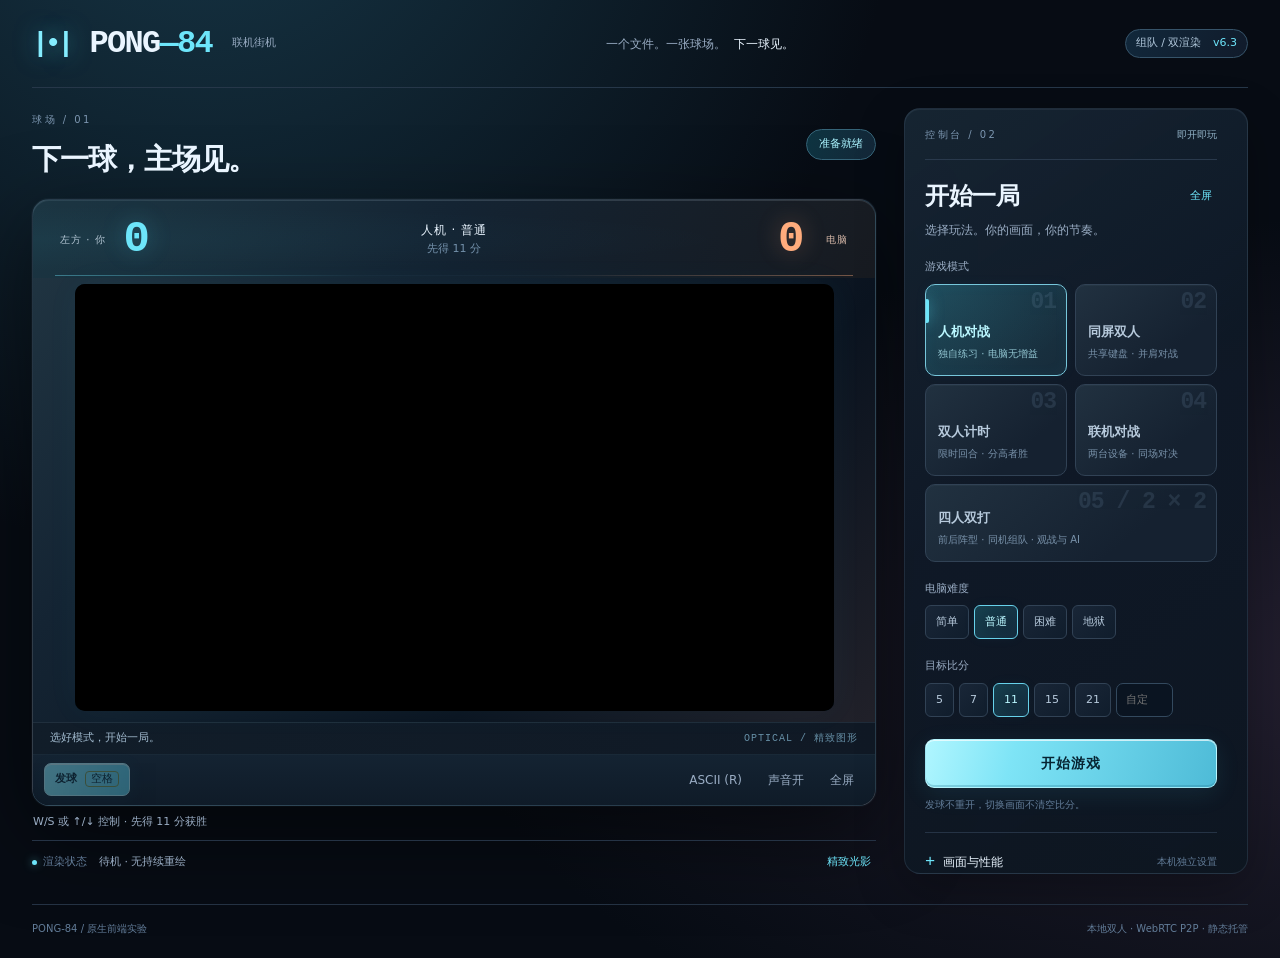
==== commit cadf1929: "Fix multi-ball client sync: preserve lastHitSeat, interpolate extra ball, restore full fields" ====
--- a/index.html
+++ b/index.html
@@ -4771,8 +4771,10 @@
         const b=this.extraBalls[0];if(!b)return;
         // Reuse the swept solver so the second ball cannot tunnel through paddles.
         const main=this.ball,trail=this.trail,trailAt=this.trailAt;
+        const lastHit=this.lastHitSeat;
         try{this.ball=b;this.trail=[];this.sweepD4Ball(dt);}
         finally{this.ball=main;this.trail=trail;this.trailAt=trailAt;}
+        this.lastHitSeat=lastHit;
         if(b.x<-b.radius||b.x>WORLD.width+b.radius){b.x=WORLD.width/2;b.y=randomRange(b.radius,WORLD.height-b.radius);b.vx=(b.vx<0?1:-1)*Math.abs(b.rallySpeed);}
       }
       // Swept point against radius-expanded rectangles, plus chronological wall
@@ -4840,7 +4842,7 @@
         if(fresh){this.pendingInputs=[];this.inputSeq=0;this.samples=[];this.graphics?.clearMotion?.();this.trail.length=0;}
         this.room.formation=s.formation;this.ensureD4Pads();this.matchId=s.matchId;this.lastSnapshotSeq=s.seq;this.snapshotTerm=s.term;this.roundId=s.round;this.eventId=s.event;
         this.simTime=s.time;this.phase=s.phase;this.countdownRemaining=s.countdown;this.respawnRemaining=s.respawn;this.serveSlot=s.serve;this.serveSide=s.serve?seatSide(s.serve):null;
-        this.pauseReason=String(s.pauseReason||'').slice(0,180);this.match={...s.match};this.effect=s.effect?{...s.effect}:null;this.extraBalls=s.extraBall?[{x:s.extraBall.x,y:s.extraBall.y,vx:s.extraBall.vx,vy:s.extraBall.vy,radius:s.extraBall.r,baseRadius:s.extraBall.r,rallySpeed:this.ball.baseSpeed,maxSpeed:this.ball.maxSpeed}]:[];this.syncD4Benefits();this.curveRemaining=s.curve;
+        this.pauseReason=String(s.pauseReason||'').slice(0,180);this.match={...s.match};this.effect=s.effect?{...s.effect}:null;this.extraBalls=s.extraBall?[{x:s.extraBall.x,y:s.extraBall.y,vx:s.extraBall.vx,vy:s.extraBall.vy,radius:s.extraBall.r,baseRadius:s.extraBall.r,baseSpeed:this.ball.baseSpeed,speed:Math.hypot(s.extraBall.vx,s.extraBall.vy),rallySpeed:Math.hypot(s.extraBall.vx,s.extraBall.vy),maxSpeed:this.ball.maxSpeed,spin:0}]:[];this.syncD4Benefits();this.curveRemaining=s.curve;
         const aux=s.aux;this.serveTurns={...aux.serveTurns};this.nextServeDir=aux.nextServeDir;this.lastHitSeat=aux.lastHit;this.botTactics=cloneJSON(aux.tactics);
         if(force){this.clientSafety=false;this.samples=[];this.lastTs=performance.now();this.accumulator=0;this.pendingInputs=[];this.localInputElapsed=0;}
         const own=new Map(this.localPlayers().filter(p=>!this.room.isBot(p)).map(p=>[p.seat,p.id]));
@@ -4861,6 +4863,9 @@
         for(const pb of b.s.paddles){const pa=a.s.paddles.find(p=>p.id===pb.id)||pb,p=this.padFor(pb.id);
           if(!this.isLocalSeat(pb.id)||this.isBotSeat(pb.id))p.y=clamp(lerp(pa.y,pb.y),p.minY,p.maxY-p.height);}
         const ba=a.s.ball,bb=b.s.ball;Object.assign(this.ball,{x:lerp(ba.x,bb.x),y:lerp(ba.y,bb.y),vx:bb.vx,vy:bb.vy,radius:bb.r,spin:bb.spin,speed:bb.speed,rallySpeed:bb.rallySpeed});
+        const ea=a.s.extraBall,eb=b.s.extraBall;
+        if(eb){const current=this.extraBalls[0]||{};this.extraBalls=[{...current,x:ea?lerp(ea.x,eb.x):eb.x,y:ea?lerp(ea.y,eb.y):eb.y,vx:eb.vx,vy:eb.vy,radius:eb.r,baseRadius:eb.r,baseSpeed:this.ball.baseSpeed,speed:Math.hypot(eb.vx,eb.vy),rallySpeed:Math.hypot(eb.vx,eb.vy),maxSpeed:this.ball.maxSpeed,spin:0}];}
+        else this.extraBalls=[];
         if(this.isLocalSeat(this.serveSlot)&&!this.isBotSeat(this.serveSlot))this.positionServeBall();
         if(this.settings.renderMode!=='ascii'&&!this.serveSlot&&this.respawnRemaining<=0&&now-(this.clientTrailAt||0)>8){this.clientTrailAt=now;this.trail.push({x:this.ball.x,y:this.ball.y,r:this.ball.radius});if(this.trail.length>18)this.trail.shift();}
       }
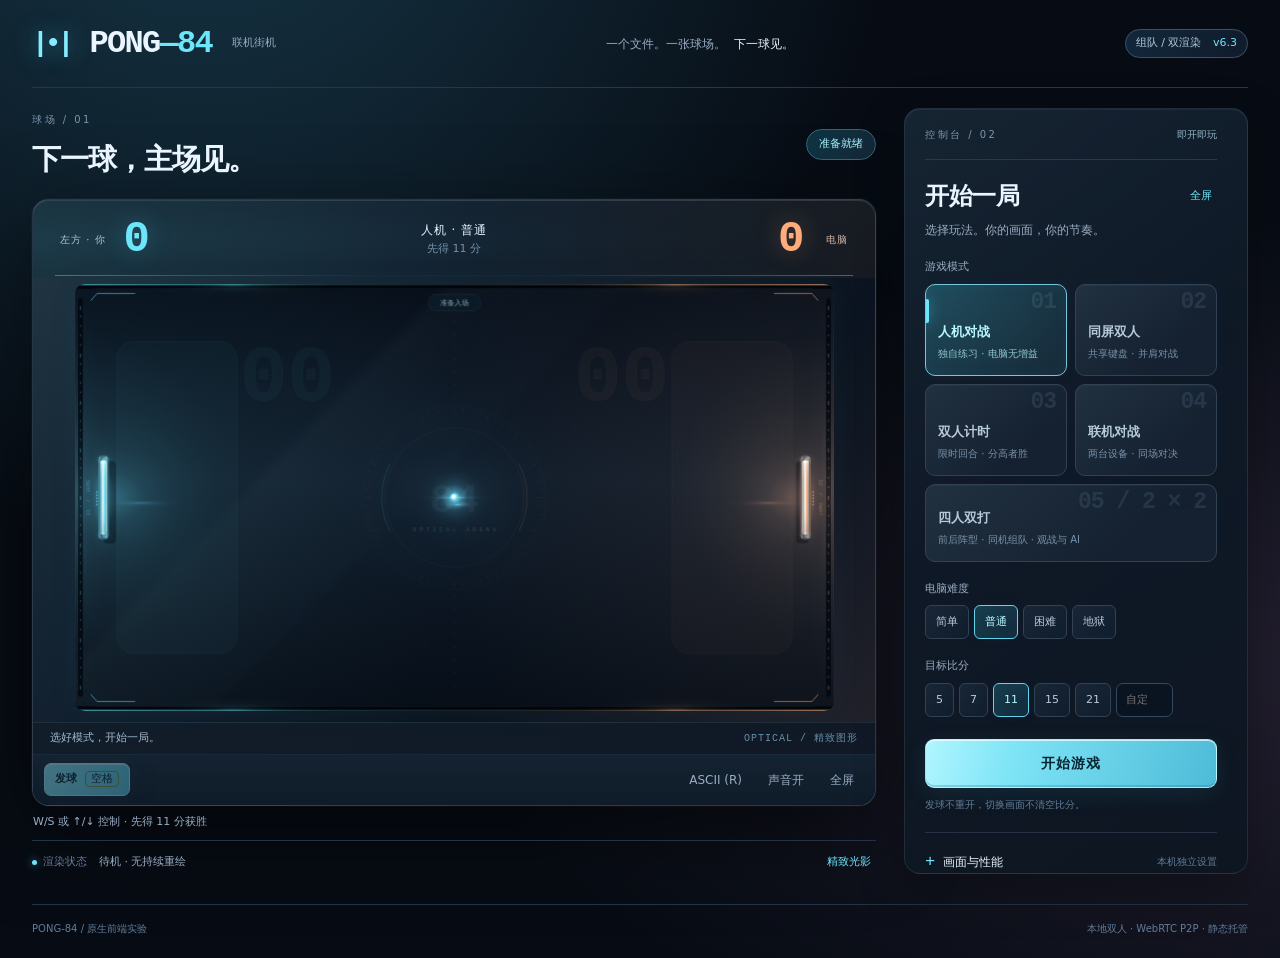
==== commit d1c31984: "Fix client countdown completion and make bonus ball reflect off side walls" ====
--- a/index.html
+++ b/index.html
@@ -4754,7 +4754,15 @@
         this.elapsed+=dt;this.stepToasts(dt);
         if(this.phase===Phase.COUNTDOWN){
           if(this.isHost()){this.simTime+=dt;super.stepCountdown(dt);this.sendNetworkIfNeeded(dt);}
-          else if(this.isClient()){this.countdownRemaining=Math.max(.001,this.countdownRemaining-dt);const mark=this.countdownRemaining>.65?String(clamp(Math.ceil(this.countdownRemaining-.55),1,3)):'GO';if(mark!==this.countdownMark){this.countdownMark=mark;this.onCountdownVisual?.(mark,true);this.audio.countdown();}}
+          else if(this.isClient()){
+            this.countdownRemaining=Math.max(0,this.countdownRemaining-dt);
+            if(this.countdownRemaining<=0){
+              this.phase=Phase.PLAYING;this.countdownMark='';this.onCountdownVisual?.('',false);this.emitUi();
+            }else{
+              const mark=this.countdownRemaining>.65?String(clamp(Math.ceil(this.countdownRemaining-.55),1,3)):'GO';
+              if(mark!==this.countdownMark){this.countdownMark=mark;this.onCountdownVisual?.(mark,true);this.audio.countdown();}
+            }
+          }
           return;
         }
         if(this.phase!==Phase.PLAYING)return;
@@ -4775,7 +4783,10 @@
         try{this.ball=b;this.trail=[];this.sweepD4Ball(dt);}
         finally{this.ball=main;this.trail=trail;this.trailAt=trailAt;}
         this.lastHitSeat=lastHit;
-        if(b.x<-b.radius||b.x>WORLD.width+b.radius){b.x=WORLD.width/2;b.y=randomRange(b.radius,WORLD.height-b.radius);b.vx=(b.vx<0?1:-1)*Math.abs(b.rallySpeed);}
+        // The bonus ball is a closed-loop ball: side boundaries reflect it and
+        // never award points or respawn it in the middle of the court.
+        if(b.x-b.radius<=0){b.x=b.radius;b.vx=Math.abs(b.vx)||Math.abs(b.rallySpeed);}
+        else if(b.x+b.radius>=WORLD.width){b.x=WORLD.width-b.radius;b.vx=-Math.abs(b.vx)||-Math.abs(b.rallySpeed);}
       }
       // Swept point against radius-expanded rectangles, plus chronological wall
       // contacts. Equal-time seam contacts select nearest centre, then fixed seat ID.
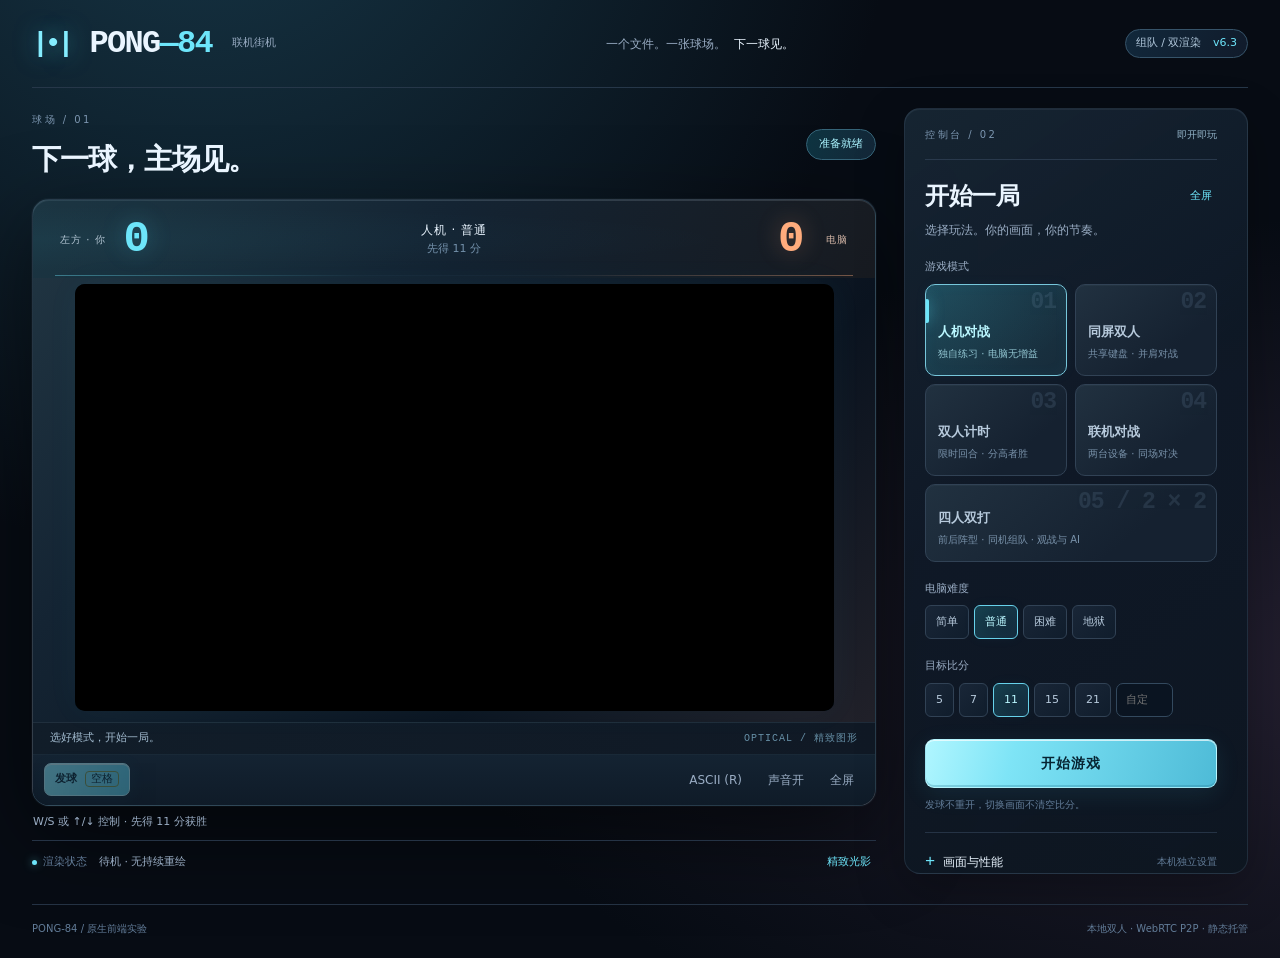
==== commit 023af5b4: "Redesign split formation: full-court paddles with order-preserving teammate constraint; bounds-aware" ====
--- a/index.html
+++ b/index.html
@@ -1633,7 +1633,7 @@
       }
       drawBall(g,p,ball=g.ball){
         const c=this.ctx,b=ball,color=this.ballColor(g,p),ultra=g.settings.graphicsQuality!=='balanced';
-        if(!this.reducedMotion&&g.trail.length>1&&!g.serveSide){
+        if(b===g.ball&&!this.reducedMotion&&g.trail.length>1&&!g.serveSide){
           // Cut at long corrections; a network teleport is not a real ball trail.
           let start=0;for(let i=1;i<g.trail.length;i++)if(Math.hypot(g.trail[i].x-g.trail[i-1].x,g.trail[i].y-g.trail[i-1].y)>100)start=i;
           const pts=g.trail.slice(start);pts.push({x:b.x,y:b.y,r:b.radius});
@@ -1654,7 +1654,7 @@
           c.strokeStyle=color;c.lineWidth=.75;c.globalAlpha=.62;c.beginPath();c.arc(b.x,b.y,b.radius+6,t,t+Math.PI*.9);c.stroke();
           if(ultra){c.globalAlpha=.25;c.beginPath();c.arc(b.x,b.y,b.radius+10,-t,-t+Math.PI*.72);c.stroke();}
         }
-        if(g.serveSide){
+        if(b===g.ball&&g.serveSide){
           const t=this.reducedMotion?0:g.elapsed*1.8;
           c.strokeStyle=color;c.lineWidth=.85;c.globalAlpha=.65;
           for(let i=0;i<3;i++){c.beginPath();c.arc(b.x,b.y,b.radius+14,t+i*Math.PI*2/3,t+i*Math.PI*2/3+Math.PI*.44);c.stroke();}
@@ -4093,7 +4093,7 @@
       if(![s.match.leftScore,s.match.rightScore].every(x=>Number.isInteger(x)&&x>=0&&x<=99))return false;
       if(![s.match.leftStreak,s.match.rightStreak].every(x=>Number.isInteger(x)&&x>=0&&x<=99))return false;
       const ids=new Set();for(const p of s.paddles){if(!D4.seats.includes(p.id)||ids.has(p.id)||!Number.isFinite(p.y)||!Number.isFinite(p.h)||p.h<40||p.h>160)return false;
-        const [lo,hi]=seatZone(p.id,s.formation);if(p.y<lo-.01||p.y+p.h>hi+.01)return false;ids.add(p.id);}
+        const [zoneLo,zoneHi]=seatZone(p.id,s.formation),lo=s.formation==='split'?0:zoneLo,hi=s.formation==='split'?WORLD.height:zoneHi;if(p.y<lo-.01||p.y+p.h>hi+.01)return false;ids.add(p.id);}
       if(s.serve!==null&&!D4.seats.includes(s.serve))return false;
       if(s.effect&&(!Object.hasOwn(POWERUPS,s.effect.type)||!Number.isFinite(s.effect.remaining)||s.effect.remaining<0||s.effect.remaining>10||
         (s.effect.type==='long'&&!D4.seats.includes(s.effect.target))||
@@ -4210,7 +4210,10 @@
           if(this.effect)this.clearEffect(false);
           const dir=this.ball.vx>=0?1:-1, speed=Math.min(this.ball.maxSpeed,Math.max(this.ball.baseSpeed,this.ball.rallySpeed||this.ball.baseSpeed));
           this.effect={type:'multi',target:null,remaining:POWERUPS.multi.duration,applied:true};
-          this.extraBalls=[{x:WORLD.width/2,y:WORLD.height*.34,radius:this.ball.baseRadius,baseRadius:this.ball.baseRadius,baseSpeed:this.ball.baseSpeed,vx:dir*speed*Math.cos(.35),vy:speed*Math.sin(.35),spin:0,speed,rallySpeed:speed,maxSpeed:this.ball.maxSpeed}];
+          // Launch the bonus ball away from the main ball with its own lane and
+          // angle, so the two balls do not settle into a visual tail formation.
+          const extraY=this.ball.y< WORLD.height/2?WORLD.height*.66:WORLD.height*.34;
+          this.extraBalls=[{x:clamp(this.ball.x+dir*42,this.ball.radius,WORLD.width-this.ball.radius),y:extraY,radius:this.ball.baseRadius,baseRadius:this.ball.baseRadius,baseSpeed:this.ball.baseSpeed,vx:-dir*speed*Math.cos(.42),vy:(extraY>this.ball.y?1:-1)*speed*Math.sin(.42),spin:0,speed,rallySpeed:speed,maxSpeed:this.ball.maxSpeed}];
           for(const p of this.ensureD4Pads()){p.height=Math.min(p.maxY-p.minY,p.baseHeight*1.5);p.y=clamp(p.y,p.minY,p.maxY-p.height);}
           this.audio.powerup();this.eventId++;this.emitUi();return true;
         }
@@ -4260,7 +4263,23 @@
         const dir=dual?(index===0?this.input.leftDir(false):this.input.rightDir()):this.input.onlineLocalDir();
         const raw=this.input.targetFor(dual?(index===0?'left':'right'):'local');return {dir,target:Number.isFinite(raw)?clamp(raw/540,0,1):null};
       }
-      moveD4Pad(p,dir,target,dt){if(!p)return;if(Number.isFinite(target)){const dest=p.minY+clamp(target,0,1)*(p.maxY-p.minY-p.height);p.y+=clamp(dest-p.y,-p.speed*dt,p.speed*dt);}else p.y+=clamp(dir||0,-1,1)*p.speed*dt;p.y=clamp(p.y,p.minY,p.maxY-p.height);}
+      constrainD4Pad(p,next,previous=p.y){
+        const split=this.room?.formation==='split',lo=split?0:p.minY,hi=split?WORLD.height:p.maxY;
+        next=clamp(next,lo,hi-p.height);
+        if(split){
+          const mate=this.ensureD4Pads().find(other=>other!==p&&other.side===p.side);
+          if(mate){
+            const wasAbove=previous+p.height<=mate.y+0.0001,wasBelow=previous>=mate.y+mate.height-0.0001;
+            if(wasAbove&&next>previous&&next+p.height>mate.y)next=mate.y-p.height;
+            else if(wasBelow&&next<previous&&next<mate.y+mate.height)next=mate.y+mate.height;
+            else if(!wasAbove&&!wasBelow)next=p.id.endsWith('1')?mate.y-p.height:mate.y+mate.height;
+            next=clamp(next,lo,hi-p.height);
+          }
+        }
+        p.y=next;return next;
+      }
+      d4PadBounds(p){return this.room?.formation==='split'?{lo:0,hi:WORLD.height}:{lo:p.minY,hi:p.maxY};}
+      moveD4Pad(p,dir,target,dt){if(!p)return;const previous=p.y;let next;if(Number.isFinite(target)){const split=this.room?.formation==='split',lo=split?0:p.minY,hi=split?WORLD.height:p.maxY;const dest=lo+clamp(target,0,1)*(hi-lo-p.height);next=p.y+clamp(dest-p.y,-p.speed*dt,p.speed*dt);}else next=p.y+clamp(dir||0,-1,1)*p.speed*dt;this.constrainD4Pad(p,next,previous);}
       predictD4Intercept(p,source=this.ball,effectOverride=this.effect){
         if(!p||!source)return null;
         let {x,y,vx,vy,spin=0}=source,r=source.radius;
@@ -4356,8 +4375,9 @@
           const hit=this.predictD4Intercept(opponent,source,shot.effect);
           if(!hit)continue;
           // At a split seam BOTH defenders can cover; use the better defence.
-          if(hit.y+hit.radius<opponent.minY||hit.y-hit.radius>opponent.maxY)continue;
-          const h=this.d4FutureHeight(opponent,delay+hit.time),lo=opponent.minY+h/2,hi=opponent.maxY-h/2;
+          const bounds=this.d4PadBounds(opponent);
+          if(hit.y+hit.radius<bounds.lo||hit.y-hit.radius>bounds.hi)continue;
+          const h=this.d4FutureHeight(opponent,delay+hit.time),lo=bounds.lo+h/2,hi=bounds.hi-h/2;
           const obs=motion[opponent.id],velocity=clamp(obs?.vy||0,-opponent.speed,opponent.speed);
           const centre=Number.isFinite(obs?.y)?obs.y:opponent.y+opponent.height/2;
           // Extrapolation is short and bounded. The rest of the flight gives the
@@ -4413,8 +4433,8 @@
         const urgency=clamp(this.ensureD4Tactics().rallyHits/18,0,1);
         // Aggressive contact near the edge carries genuine error risk. No forced misses.
         const reserve=Math.min(h*.16,3.5-urgency*1.5+((this.botSense?.curve||0)>0?3:0));
-        const low=Math.max(p.minY,range[0],arrival.y-h+reserve);
-        const high=Math.min(p.maxY-p.height,p.maxY-h,range[1],arrival.y-reserve);
+        const bounds=this.d4PadBounds(p),low=Math.max(bounds.lo,range[0],arrival.y-h+reserve);
+        const high=Math.min(bounds.hi-p.height,bounds.hi-h,range[1],arrival.y-reserve);
         if(low>high)return null; // A contact already safely covered keeps its chosen angle, even in the final step.
         const proposals=D4_ATTACK.offsets.map(offset=>clamp(arrival.y-h/2-offset*h/2,low,high));
         // Include the currently feasible contact and both extremes of the safe
@@ -4454,7 +4474,7 @@
         // The serve angle is STILL sampled by the existing common serve rule.
         // Select a launch POSITION for several equally weighted legal angles;
         // do not read or replace the future random angle.
-        const lo=p.minY+p.height/2,hi=p.maxY-p.height/2;let best=null;
+        const bounds=this.d4PadBounds(p),lo=bounds.lo+p.height/2,hi=bounds.hi-p.height/2;let best=null;
         for(const f of [.10,.30,.50,.70,.90]){
           const target=lo+(hi-lo)*f;let sum=0,count=0;
           for(const angle of [-.18*Math.PI,0,.18*Math.PI]){
@@ -4567,10 +4587,10 @@
           const initial=v*sign,tCap=Math.max(0,(cap-initial)/a),ta=Math.min(t,tCap);
           return sign*(initial*ta+.5*a*ta*ta+cap*Math.max(0,t-ta));
         };
-        return [clamp(p.y+travel(-1),p.minY,p.maxY-p.height),clamp(p.y+travel(1),p.minY,p.maxY-p.height)];
+        const bounds=this.d4PadBounds(p);return [clamp(p.y+travel(-1),bounds.lo,bounds.hi-p.height),clamp(p.y+travel(1),bounds.lo,bounds.hi-p.height)];
       }
       guardD4Observed(p){
-        const centre=(p.minY+p.maxY)/2,s=this.botSense,b=s?.ball;
+        const bounds=this.d4PadBounds(p),lo=bounds.lo+p.height/2,hi=bounds.hi-p.height/2,centre=(lo+hi)/2,s=this.botSense,b=s?.ball;
         if(!b||Math.abs(b.vx)<1)return centre;
         // Modest recovery only. Outgoing shots no longer cause perfect defensive
         // pre-positioning at the true future return coordinate.
@@ -4580,7 +4600,7 @@
         for(const other of this.ensureD4Pads())if(other.side!==p.side){
           const hit=this.predictD4Intercept(other,b,s.effect);if(hit&&(!next||hit.time<next.time))next=hit;
         }
-        return clamp(centre+((next?.y??centre)-centre)*D4_AI.guardBias,p.minY+p.height/2,p.maxY-p.height/2);
+        return clamp(centre+((next?.y??centre)-centre)*D4_AI.guardBias,lo,hi);
       }
       // Limited reply look-ahead. It prices exposure AFTER our shot and supplies
       // a partner cover location, not a claim to solve an entire rally optimally.
@@ -4603,7 +4623,8 @@
           let safest=Infinity,helper=null,hitY=270;
           for(const ally of this.ensureD4Pads())if(ally.side===p.side){
             const hit=this.predictD4Intercept(ally,source,known);
-            if(!hit||hit.y+hit.radius<ally.minY||hit.y-hit.radius>ally.maxY)continue;
+            const bounds=this.d4PadBounds(ally);
+            if(!hit||hit.y+hit.radius<bounds.lo||hit.y-hit.radius>bounds.hi)continue;
             const isSelf=ally.id===p.id,centre=isSelf?candidate.target:ally.y+ally.height/2;
             const cap=ally.speed*(this.isBotSeat(ally.id)?D4_AI.speedRatio:1);
             const available=cap*Math.max(0,candidate.flight+hit.time-D4_AI.perception);
@@ -4623,12 +4644,12 @@
         const both=mates.every(p=>this.isBotSeat(p.id));
         if(!both){delete this.botTeam[side];return;}
         const roles={},depth=this.room.formation==='depth';
-        const centre=p=>(p.minY+p.maxY)/2;
-        const assign=(p,role,target)=>roles[p.id]={role,target:clamp(target,p.minY+p.height/2,p.maxY-p.height/2)};
+        const centre=p=>{const b=this.d4PadBounds(p);return (b.lo+b.hi)/2;};
+        const assign=(p,role,target)=>{const bounds=this.d4PadBounds(p);roles[p.id]={role,target:clamp(target,bounds.lo+p.height/2,bounds.hi-p.height/2)};};
         let primary=null;
         const incoming=sense&&(side==='left'?sense.ball.vx<0:sense.ball.vx>0)&&!this.serveSlot&&this.respawnRemaining<=0;
         const hits=new Map(mates.map(p=>[p.id,incoming?this.d4ObservedIntercept(p,sense):null]));
-        const fits=(p,h)=>!!h&&h.y+h.radius>=p.minY&&h.y-h.radius<=p.maxY;
+        const fits=(p,h)=>{const b=this.d4PadBounds(p);return !!h&&h.y+h.radius>=b.lo&&h.y-h.radius<=b.hi;};
         if(incoming){
           if(depth){
             const rear=mates.find(p=>p.id.endsWith('1')),front=mates.find(p=>p.id.endsWith('2'));
@@ -4645,7 +4666,7 @@
               const stretching=Math.abs(fh.y-front.y-front.height/2)>front.height*.85;
               if(fp&&rp&&(rp.score>fp.score+48||(stretching&&rp.score>fp.score-18))){
                 const range=this.d4BotReach(front,fh.time*.82),gap=front.height/2+fh.radius+18;
-                const options=[fh.y-gap,fh.y+gap].filter(y=>y>=front.minY+front.height/2&&y<=front.maxY-front.height/2&&y-front.height/2>=range[0]&&y-front.height/2<=range[1]);
+                const fb=this.d4PadBounds(front),options=[fh.y-gap,fh.y+gap].filter(y=>y>=fb.lo+front.height/2&&y<=fb.hi-front.height/2&&y-front.height/2>=range[0]&&y-front.height/2<=range[1]);
                 if(options.length){options.sort((a,b)=>Math.abs(a-front.y-front.height/2)-Math.abs(b-front.y-front.height/2));yieldTarget=options[0];primary=rear.id;}
               }
             }
@@ -4668,11 +4689,18 @@
             });
             // In a noisy seam disagreement still assign ONE receiver, rather than
             // letting both partners assume the other half owns the ball.
-            if(!eligible.length){for(const p of mates){const h=hits.get(p.id);if(h&&h.y>=p.minY-32&&h.y<=p.maxY+32)eligible.push(p);}}
+            if(!eligible.length){for(const p of mates){const h=hits.get(p.id),b=this.d4PadBounds(p);if(h&&h.y>=b.lo-32&&h.y<=b.hi+32)eligible.push(p);}}
             primary=eligible[0]?.id||null;
+            const anchor=hits.get(primary)?.y??270;
             for(const p of mates){const h=hits.get(p.id);
               if(p.id===primary)assign(p,'attack',h.y);
-              else assign(p,'support',centre(p)+(this.ensureD4Tactics().teams[side].lastY-270)*.12);
+              else {
+                // Keep the support bot on the opposite side of the primary in
+                // split formation. A shared centre target makes both bots push
+                // into the teammate blocker and repeatedly zero their velocity.
+                const sideOffset=p.id.endsWith('1')?-96:96;
+                assign(p,'support',anchor+sideOffset);
+              }
             }
           }
         }else{
@@ -4682,7 +4710,7 @@
           const sign=memory.lastY<270?-1:1;
           for(const p of mates){
             const lastPlan=Object.values(this.botPlans||{}).find(plan=>plan.supportSeat===p.id&&plan.round===this.roundId);
-            const target=lastPlan?lastPlan.supportY:depth?270+(p===front?sign*78:-sign*92):this.guardD4Observed(p);
+            const target=lastPlan?lastPlan.supportY:depth?270+(p===front?sign*78:-sign*92):270+(p.id.endsWith('1')?-96:96);
             assign(p,this.serveSlot===p.id?'serve':'support',target);
           }
         }
@@ -4696,7 +4724,7 @@
         if(!brain.wait){
           const sense=this.readD4Sense();this.botSense=sense;
           const hit=!this.serveSlot&&this.respawnRemaining<=0?this.d4ObservedIntercept(p,sense):null;
-          const canCover=hit&&hit.y+hit.radius>=p.minY&&hit.y-hit.radius<=p.maxY;
+          const bounds=this.d4PadBounds(p),canCover=hit&&hit.y+hit.radius>=bounds.lo&&hit.y-hit.radius<=bounds.hi;
           const team=this.botTeam[p.side],task=team?.roles?.[p.id];
           let target=this.guardD4Observed(p),role='guard';
           if(task){target=task.target;role=task.role;}
@@ -4707,7 +4735,7 @@
           }else if(this.serveSlot===p.id){
             const plan=this.planD4Serve(p);if(plan)target=plan.target;role='serve';
           }else if(task?.role!=='cover')delete this.botPlans[p.id];
-          brain.target=clamp(target,p.minY+p.height/2,p.maxY-p.height/2);brain.role=role;
+          brain.target=clamp(target,bounds.lo+p.height/2,bounds.hi-p.height/2);brain.role=role;
           // No urgent 25 ms rescue path. Seat offsets stagger CPU planning work.
           brain.wait=D4_AI.reaction+(p.id.charCodeAt(0)+p.id.charCodeAt(1))%4*.009;
           this.botSense=null;
@@ -4716,9 +4744,9 @@
         const desired=Math.abs(delta)<D4_AI.deadZone?0:clamp(delta*12,-cap,cap);
         const acceleration=brain.velocity*desired<0||Math.abs(desired)<Math.abs(brain.velocity)?D4_AI.braking:D4_AI.acceleration;
         brain.velocity=clamp(brain.velocity+clamp(desired-brain.velocity,-acceleration*dt,acceleration*dt),-cap,cap);
-        const next=p.y+brain.velocity*dt;
-        p.y=clamp(next,p.minY,p.maxY-p.height);
-        if(next!==p.y)brain.velocity=0; // physical boundary, not a teleport
+        const next=p.y+brain.velocity*dt,previous=p.y;
+        this.constrainD4Pad(p,next,previous);
+        if(Math.abs(p.y-next)>1e-7)brain.velocity=0; // physical boundary or teammate block, not a teleport
       }
       moveD4(dt){
         this.observeD4Motion(dt);this.observeD4Scene();
@@ -4861,7 +4889,7 @@
         for(const item of s.paddles){const p=this.padFor(item.id);p.height=item.h;
           if(force||!own.has(item.id))p.y=item.y;
           else{const predicted={...p,y:item.y};for(const input of this.pendingInputs)if(input.id===own.get(item.id))this.moveD4Pad(predicted,input.dir,input.target,input.dt);const error=predicted.y-p.y;p.y=Math.abs(error)>80?predicted.y:p.y+error*.20;}
-          p.y=clamp(p.y,p.minY,p.maxY-p.height);}
+          const split=this.room.formation==='split';p.y=clamp(p.y,split?0:p.minY,(split?WORLD.height:p.maxY)-p.height);}
         const now=performance.now(),interval=this.lastD4SnapshotAt?now-this.lastD4SnapshotAt:0;this.netMetrics.stateInterval=interval?this.netMetrics.stateInterval*.8+interval*.2:0;this.netMetrics.jitter=interval?this.netMetrics.jitter*.8+Math.abs(interval-this.netMetrics.stateInterval)*.2:this.netMetrics.jitter;this.lastD4SnapshotAt=now;this.samples.push({at:now,s});if(this.samples.length>12)this.samples.shift();
         if(force||this.samples.length===1||this.phase!==Phase.PLAYING)Object.assign(this.ball,{...s.ball,radius:s.ball.r});
         if(this.phase!==Phase.COUNTDOWN)this.onCountdownVisual?.('',false);if(changed)this.emitUi();else this.requestDraw();return true;
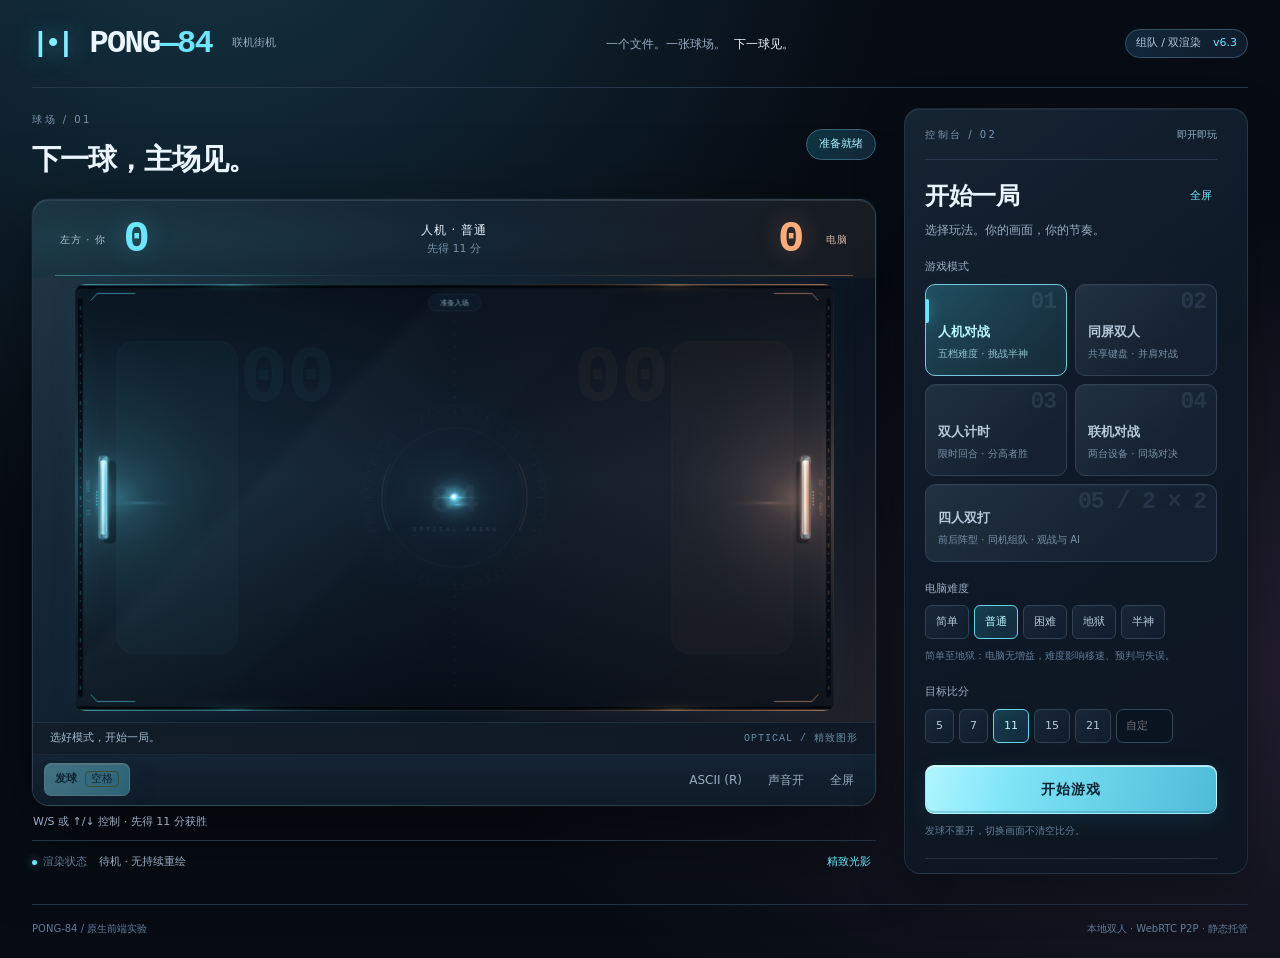
==== commit 3ec7f920: "新增半神人机难度及物理回归测试" ====
--- a/index.html
+++ b/index.html
@@ -4,6 +4,12 @@
 <meta charset="utf-8">
 <meta name="viewport" content="width=device-width,initial-scale=1,viewport-fit=cover">
 <meta name="theme-color" content="#070b13">
+<meta name="mobile-web-app-capable" content="yes">
+<meta name="apple-mobile-web-app-capable" content="yes">
+<meta name="apple-mobile-web-app-status-bar-style" content="black-translucent">
+<meta name="apple-mobile-web-app-title" content="PONG-84">
+<link rel="manifest" href="manifest.webmanifest">
+<link rel="apple-touch-icon" sizes="180x180" href="assets/icon-180.png">
 <meta name="description" content="PONG-84：精致光影球场与独立低开销 ASCII 双渲染，16:9 自适应原生全屏、移动端横屏提示、本地双人、四人团队双打、手动 WebRTC P2P 与云房间联机。">
 <title>PONG-84 · 团队 AI 协同强攻 · 光学球场</title>
 <style>:root{color-scheme:dark;--bg:#111713;--surface:#19201b;--card:#1d251f;--border:#333e35;--text:#ecf0e8;--muted:#a0aea0;--faint:#6f826f;--accent:#c6f18d;--accent-ink:#1b2812;--crt-color:#33ff33;--crt-bg:#051005;--crt-dim:rgba(51,255,51,.24);--crt-glow:transparent;--crt-soft:rgba(51,255,51,.08);--danger:#ffaaa0;--court-reserve:400px;font-family:system-ui,-apple-system,"Segoe UI","PingFang SC","Microsoft YaHei",sans-serif}
@@ -241,6 +247,34 @@
 }
 @media(prefers-reduced-motion:reduce){:root:not(.ascii-mode) .countdown span{animation:none}}
 
+/* Persistent failure feedback stays visible outside panels and in native fullscreen. */
+.failure-notice{position:fixed;z-index:1000;top:max(16px,env(safe-area-inset-top));left:50%;transform:translateX(-50%);width:min(560px,calc(100% - 24px));box-sizing:border-box;display:flex;align-items:flex-start;gap:14px;padding:16px 18px;border:2px solid #ff8c8c;border-radius:10px;background:#431b24;color:#fff3f3;box-shadow:0 8px 32px #0009;font-size:14px;line-height:1.6;max-height:calc(100dvh - 32px);overflow:auto}
+.failure-notice[hidden]{display:none}
+.failure-notice strong{display:block;font-size:17px;color:#ffb5b5}
+.failure-notice p{margin:4px 0 0;overflow-wrap:anywhere;white-space:pre-wrap}
+.failure-notice>div{flex:1;min-width:0}
+.failure-notice button{flex:none;min-width:44px;min-height:44px;border:1px solid #ff8c8c;background:#631f2d;color:#fff;font-size:14px}
+:root.ascii-mode .failure-notice{border-radius:0;box-shadow:none}
+/* Local immersive mode uses the available viewport; browser chrome stays browser-owned. */
+html.local-immersive,html.local-immersive body{overflow:hidden;overscroll-behavior:none}
+html.local-immersive body{position:fixed;top:var(--immersive-scroll-top,0px);left:0;right:0}
+#gameShell.local-immersive{height:100vh!important;height:100dvh!important}
+.immersive-exit{display:none}
+#gameShell.immersive .immersive-exit{display:block;position:absolute;z-index:50;top:max(8px,env(safe-area-inset-top));left:max(8px,env(safe-area-inset-left));min-width:44px;min-height:44px;padding:8px 12px;border:1px solid #7094a9;background:#0c1a27ee;color:#fff;border-radius:8px}
+#gameShell.immersive .orientation-tip{top:max(60px,calc(env(safe-area-inset-top) + 52px))}
+#gameShell.immersive.portrait-hint-visible.immersive-menu .console-column{top:calc(174px + env(safe-area-inset-top));max-height:calc(100% - 194px - env(safe-area-inset-top) - env(safe-area-inset-bottom))!important}
+#gameShell.immersive .console-column{max-width:calc(100% - env(safe-area-inset-left) - env(safe-area-inset-right) - 24px)}
+#gameShell.immersive .inline-notice{bottom:max(76px,calc(env(safe-area-inset-bottom) + 64px));max-height:25%;overflow:auto}
+.install-help{margin:10px 0;padding:10px 12px;border:1px solid var(--border);border-radius:8px;color:var(--muted);font-size:12px}
+.install-help p{margin-top:8px}
+@media(pointer:coarse){
+  input,textarea,select{font-size:16px}
+  #gameShell.immersive .immersive-reveal{min-width:44px;min-height:44px;right:max(8px,env(safe-area-inset-right));top:max(8px,env(safe-area-inset-top))}
+  #gameShell.immersive .immersive-controls{max-width:calc(100% - env(safe-area-inset-left) - env(safe-area-inset-right) - 16px);bottom:max(12px,env(safe-area-inset-bottom))}
+  #gameShell.immersive .immersive-controls button,.court-toolbar button,.orientation-action,.orientation-close{min-height:44px;min-width:44px}
+  .game-container{touch-action:none;-webkit-user-select:none;user-select:none;-webkit-touch-callout:none}
+  #gameShell.immersive .immersive-hud{max-width:calc(100% - 180px);top:max(8px,env(safe-area-inset-top))}
+}
 /* Four-player lobby. No animated filters, canvases or shadow layers in ASCII. */
 .mode-card[data-value="doubles"]{grid-column:1/-1;min-height:78px!important}.doubles-panel{margin-top:18px;padding-top:18px;border-top:1px solid var(--border)}
 .d4-heading{display:flex;align-items:center;justify-content:space-between;gap:10px;margin-bottom:12px}.d4-heading h3{font-size:17px;letter-spacing:-.3px}.d4-count{font:700 14px ui-monospace,monospace;color:var(--accent);white-space:nowrap}
@@ -274,7 +308,16 @@
     <div class="header-caption">一个文件。一张球场。<span>下一球见。</span></div>
     <span class="version-tag">组队 / 双渲染 <b>v6.3</b></span>
   </header>
+  <details id="installHelp" class="install-help" hidden>
+    <summary>iPhone / iPad：添加到主屏幕，打开更简洁</summary>
+    <p>在 Safari 中打开本页，点“分享” → “添加到主屏幕”（如有“作为网页 App 打开”，请开启）。以后从主屏幕图标进入；横屏游玩空间更大。浏览器内也可点击“沉浸模式”。</p>
+  </details>
   <section id="gameShell" class="game-shell" tabindex="-1" aria-label="PONG-84 游戏与控制台">
+    <button id="immersiveExitBtn" class="immersive-exit" type="button" aria-label="退出沉浸模式">退出</button>
+    <aside id="failureNotice" class="failure-notice" hidden aria-label="错误提示">
+      <div role="alert" aria-live="assertive" aria-atomic="true"><strong>⚠ 操作未完成</strong><p id="failureMessage"></p></div>
+      <button id="failureDismiss" type="button" aria-label="关闭错误提示">关闭</button>
+    </aside>
     <div class="arena-column">
       <aside id="rotateHint" class="orientation-tip" role="status" aria-live="polite" aria-hidden="true" hidden>
         <span class="orientation-symbol" aria-hidden="true"><svg viewBox="0 0 40 40" fill="none" stroke="currentColor" stroke-width="1.4"><rect x="13" y="5" width="14" height="24" rx="3" transform="rotate(65 20 20)"/><path d="M7 15A14 14 0 0 1 31 9m0-5v5h-5M33 25A14 14 0 0 1 9 31m0 5v-5h5"/><path d="M18 25h4" transform="rotate(65 20 20)"/></svg><span class="orientation-ascii">[ &gt; ]</span></span>
@@ -336,7 +379,7 @@
         <p id="menuSub" class="muted">选择玩法。你的画面，你的节奏。</p>
         <div id="modeSection" class="section"><div class="section-title">游戏模式</div>
           <div id="modeSelect" class="mode-grid">
-            <button class="choice mode-card selected" data-setting="mode" data-value="ai" type="button"><span class="mode-no">01</span><strong>人机对战</strong><small>独自练习 · 电脑无增益</small></button>
+            <button class="choice mode-card selected" data-setting="mode" data-value="ai" type="button"><span class="mode-no">01</span><strong>人机对战</strong><small>五档难度 · 挑战半神</small></button>
             <button class="choice mode-card" data-setting="mode" data-value="pvp" type="button"><span class="mode-no">02</span><strong>同屏双人</strong><small>共享键盘 · 并肩对战</small></button>
             <button class="choice mode-card" data-setting="mode" data-value="timer" type="button"><span class="mode-no">03</span><strong>双人计时</strong><small>限时回合 · 分高者胜</small></button>
             <button class="choice mode-card" data-setting="mode" data-value="online" type="button"><span class="mode-no">04</span><strong>联机对战</strong><small>两台设备 · 同场对决</small></button>
@@ -344,8 +387,8 @@
           </div>
         </div>
         <div id="difficultySection" class="section"><div class="section-title">电脑难度</div><div class="select-row compact">
-          <button class="choice" data-setting="difficulty" data-value="easy" type="button">简单</button><button class="choice selected" data-setting="difficulty" data-value="normal" type="button">普通</button><button class="choice" data-setting="difficulty" data-value="hard" type="button">困难</button><button class="choice" data-setting="difficulty" data-value="hell" type="button">地狱</button>
-        </div></div>
+          <button class="choice" data-setting="difficulty" data-value="easy" type="button">简单</button><button class="choice selected" data-setting="difficulty" data-value="normal" type="button">普通</button><button class="choice" data-setting="difficulty" data-value="hard" type="button">困难</button><button class="choice" data-setting="difficulty" data-value="hell" type="button">地狱</button><button class="choice" data-setting="difficulty" data-value="demigod" type="button" title="精确预判 · 强攻 · 默认移速上限">半神</button>
+        </div><p id="difficultyAdvice" class="small-note"></p></div>
         <div id="scoreSection" class="section"><label class="section-title" for="customScore">目标比分</label><div class="select-row compact">
           <button class="choice" data-setting="score" data-value="5" type="button">5</button><button class="choice" data-setting="score" data-value="7" type="button">7</button><button class="choice selected" data-setting="score" data-value="11" type="button">11</button><button class="choice" data-setting="score" data-value="15" type="button">15</button><button class="choice" data-setting="score" data-value="21" type="button">21</button><input id="customScore" class="score-input" type="number" inputmode="numeric" min="1" max="99" placeholder="自定" aria-label="自定义目标比分，1 至 99">
         </div></div>
@@ -492,7 +535,7 @@
         <div id="themeSection" class="section"><div class="section-title">球场颜色</div><div class="select-row"><button class="choice selected" data-setting="theme" data-value="green" type="button">绿色</button><button class="choice" data-setting="theme" data-value="amber" type="button">琥珀</button><button class="choice" data-setting="theme" data-value="white" type="button">白色</button><button class="choice" data-setting="theme" data-value="blue" type="button">冰蓝</button></div></div>
         <pre id="renderStats" class="stats-report">开始对局后显示本机数据。</pre><p class="small-note">“脚本耗时”不含浏览器排版与绘制耗时；刷新率为脚本提交次数，不是显示器实测帧率。</p>
       </div></details>
-      <details class="settings-details" id="helpPanel"><summary>操作与功能球<span>首次游玩</span></summary><div class="details-body"><dl class="key-guide"><div><dt><kbd>W</kbd> <kbd>S</kbd></dt><dd>左拍 / 联机时自己的球拍</dd></div><div><dt><kbd>↑</kbd> <kbd>↓</kbd></dt><dd>右拍 / 人机时也控制左拍</dd></div><div><dt><kbd>空格</kbd> <kbd>回车</kbd></dt><dd>人机 / 联机：自己发球；同屏：分别对应左 / 右</dd></div><div><dt><kbd>P</kbd> <kbd>R</kbd> <kbd>F</kbd></dt><dd>暂停 / 切换渲染 / 原生全屏</dd></div></dl><p class="small-note">原生全屏时球场以 16:9 等比放大并居中，空余区域留黑边；画面不拉伸、不裁切。鼠标移动或轻触右上角“⋯”显示控制栏，F 或 Esc 退出。ASCII 的控制入口在右下角。</p><p class="small-note">触屏上下拖动，松手发球。同屏双人各用半边球场；触控中断不会自动发球。</p><div class="legend"><span><b>@</b> 常规</span><span><b>*</b> 加速</span><span><b>o</b> 减速</span><span><b>O</b> 大球</span><span><b>.</b> 小球</span><span><b>#</b> 球拍 / 长拍</span><span><b>~</b> 变轨</span><span><b>%</b> 旋转</span></div><p class="small-note">连得 3 分可获得一次护盾。人机模式仅玩家可获增益，电脑不能获得长拍、护盾或强化回球。</p></div></details>
+      <details class="settings-details" id="helpPanel"><summary>操作与功能球<span>首次游玩</span></summary><div class="details-body"><dl class="key-guide"><div><dt><kbd>W</kbd> <kbd>S</kbd></dt><dd>左拍 / 联机时自己的球拍</dd></div><div><dt><kbd>↑</kbd> <kbd>↓</kbd></dt><dd>右拍 / 人机时也控制左拍</dd></div><div><dt><kbd>空格</kbd> <kbd>回车</kbd></dt><dd>人机 / 联机：自己发球；同屏：分别对应左 / 右</dd></div><div><dt><kbd>P</kbd> <kbd>R</kbd> <kbd>F</kbd></dt><dd>暂停 / 切换渲染 / 原生全屏</dd></div></dl><p class="small-note">原生全屏时球场以 16:9 等比放大并居中，空余区域留黑边；画面不拉伸、不裁切。鼠标移动或轻触右上角“⋯”显示控制栏，F 或 Esc 退出。ASCII 的控制入口在右下角。</p><p class="small-note">触屏上下拖动，松手发球。同屏双人各用半边球场；触控中断不会自动发球。</p><div class="legend"><span><b>@</b> 常规</span><span><b>*</b> 加速</span><span><b>o</b> 减速</span><span><b>O</b> 大球</span><span><b>.</b> 小球</span><span><b>#</b> 球拍 / 长拍</span><span><b>~</b> 变轨</span><span><b>%</b> 旋转</span></div><p class="small-note">连得 3 分可获得一次护盾。人机的简单至地狱难度仅玩家可获增益；半神与玩家共享长拍、护盾和强化回球规则，精确预判但移速仍受默认上限约束。</p></div></details>
       <div class="console-bottom">无内置统计 · 无账号 · 单文件运行<br><span>公网联机可能需要 STUN / TURN；请保持页面在前台。</span></div>
     </aside>
   </section>
@@ -535,7 +578,8 @@
       easy:   { label:'简单', aiSpeed:165, reaction:5.8, deadZone:18, predict:0.10, errorChance:0.22, errorTime:[.34,.70], paddleHeight:132 },
       normal: { label:'普通', aiSpeed:270, reaction:8.8, deadZone:12, predict:0.28, errorChance:0.12, errorTime:[.25,.55], paddleHeight:110 },
       hard:   { label:'困难', aiSpeed:375, reaction:12.5, deadZone:8, predict:0.50, errorChance:0.055, errorTime:[.18,.38], paddleHeight:94 },
-      hell:   { label:'地狱', aiSpeed:485, reaction:17.0, deadZone:5, predict:0.78, errorChance:0.018, errorTime:[.12,.25], paddleHeight:78 }
+      hell:   { label:'地狱', aiSpeed:485, reaction:17.0, deadZone:5, predict:0.78, errorChance:0.018, errorTime:[.12,.25], paddleHeight:78 },
+      demigod:{ label:'半神', aiSpeed:PC_PADDLE_SPEED, paddleHeight:104 }
     });
 
     const POWERUPS = Object.freeze({
@@ -1357,7 +1401,7 @@
         if(g.isDoubles()){if(g.phase===Phase.PAUSED)status='PAUSED / HOST RESUMES';else if(g.phase===Phase.PLAYING&&g.serveSlot)status=g.serveSlot+' SERVE';if(g.localSeat())status+=' / YOU '+g.localSeats().join('+');else if(g.room?.isSpectator)status+=' / VIEWER';}
         if(g.isTimerMode())status+=' / TIME '+formatTime(g.match.remaining);
         if(g.match.leftShield)status+=' / L SHIELD';
-        if(g.match.rightShield&&g.settings.mode!=='ai')status+=' / R SHIELD';
+        if(g.match.rightShield&&!g.isRestrictedAI())status+=' / R SHIELD';
         this.center(this.rows-1,' '+status.slice(0,this.cols-6)+' ');
         const paddles=g.getPaddles();
         if(g.isDoubles()&&g.room.formation==='split'){const mid=this.wy(WORLD.height/2);for(let x=4;x<this.cols-4;x+=5)this.put(x,mid,'.');}
@@ -1606,7 +1650,7 @@
           this.rounded(c,x-4,y-5,w+8,h+10,5);c.stroke();c.setLineDash([]);
         }
         const shield=side==='left'?g.match.leftShield:g.match.rightShield;
-        if(shield&&(side!=='right'||g.settings.mode!=='ai')&&(!g.isDoubles()||d.id.endsWith('1'))){
+        if(shield&&(side!=='right'||!g.isRestrictedAI())&&(!g.isDoubles()||d.id.endsWith('1'))){
           const sx=side==='left'?15:WORLD.width-15;
           this.glow(c,color,sx,WORLD.height/2,36,WORLD.height*1.4,.23);
           c.strokeStyle=color;c.lineWidth=1.1;c.globalAlpha=.5;c.setLineDash([8,5]);c.beginPath();
@@ -1829,6 +1873,15 @@
         this.loop = this.loop.bind(this);
       }
 
+      isDemigod() { return this.settings.mode==='ai' && this.settings.difficulty==='demigod'; }
+      isRestrictedAI() { return this.settings.mode==='ai' && !this.isDemigod(); }
+      physicsRandom() {
+        if(!this.isDemigod())return Math.random();
+        // Match-local RNG lets the oracle copy future physics without consuming it.
+        this.demigodRng=(Math.imul(this.demigodRng??1,1664525)+1013904223)>>>0;
+        return this.demigodRng/4294967296;
+      }
+      physicsRange(lo,hi) { return lo+(hi-lo)*this.physicsRandom(); }
       isDoubles() { return false; }
       getPaddles() { return [this.left,this.right]; }
       isTimerMode() { return this.settings.mode === 'timer'; }
@@ -1839,7 +1892,7 @@
       resizeCanvas() {
         const field=document.getElementById('gameContainer');
         const shell=document.getElementById('gameShell');
-        const full=(document.fullscreenElement||document.webkitFullscreenElement)===shell;
+        const full=shell.classList.contains('immersive');
         if(full) {
           field.style.removeProperty('--court-limit');
           const wrap=field.parentElement,style=getComputedStyle(wrap);
@@ -1931,7 +1984,7 @@
         this.right.height = this.right.baseHeight = rightHeight;
         this.right.speed = this.settings.mode === 'ai' ? d.aiSpeed : PC_PADDLE_SPEED;
         this.left.speed = PC_PADDLE_SPEED;
-        if (this.settings.mode === 'ai') this.match.rightShield = false;
+        if (this.isRestrictedAI()) this.match.rightShield = false;
         this.ball.baseSpeed = BALL_TUNING.baseSpeed * this.cheatMul;
         this.ball.maxSpeed = BALL_TUNING.maxSpeed * this.cheatMul;
       }
@@ -1940,6 +1993,8 @@
       emitToast(name, visible) { if (this.onToast) this.onToast(name, visible); }
 
       resetMatch() {
+        if(this.isDemigod())this.demigodRng=(Math.random()*4294967296)>>>0;
+        this.demigodBrain=null;
         this.match = {
           leftScore:0, rightScore:0, leftStreak:0, rightStreak:0,
           leftShield:false, rightShield:false,
@@ -2381,7 +2436,7 @@
         const overlapY = b.y + b.radius >= paddle.y && b.y - b.radius <= paddle.y + paddle.height;
         if (!overlapX || !overlapY) return false;
 
-        const aiReturn = this.settings.mode === 'ai' && !isLeft;
+        const aiReturn = this.isRestrictedAI() && !isLeft;
         const hitPos = clamp((b.y - (paddle.y + paddle.height/2)) / (paddle.height/2), -1, 1);
         const angle = hitPos * (Math.PI / 3);
         b.rallySpeed = Math.min((b.rallySpeed || b.baseSpeed) + (aiReturn ? 0 : BALL_TUNING.hitAcceleration), b.maxSpeed);
@@ -2408,15 +2463,15 @@
       }
 
       scorePoint(side) {
-        // Defensive gate: a CPU shield can neither be earned nor consume a player's point.
-        if (this.settings.mode === 'ai') this.match.rightShield = false;
+        // Legacy difficulties cannot earn shields; Demigod uses the human rules.
+        if (this.isRestrictedAI()) this.match.rightShield = false;
         if (side === 'right') {
           if (this.match.leftShield) {
             this.match.leftShield = false; this.match.leftStreak = 0; this.audio.shieldBreak();
             this.respawnRemaining = .45; this.nextServeDir = 1; this.emitUi(); return;
           }
           this.match.rightScore++; this.match.leftStreak = 0; this.match.rightStreak++;
-          if (this.settings.mode !== 'ai' && this.match.rightStreak >= 3 && !this.match.rightShield) {
+          if (!this.isRestrictedAI() && this.match.rightStreak >= 3 && !this.match.rightShield) {
             this.match.rightShield = true; this.match.rightStreak = 0; this.audio.shield();
           }
           this.audio.lose();
@@ -2452,15 +2507,16 @@
         if (this.effectCooldown <= 0) this.spawnEffect();
       }
 
-      spawnEffect(type=choice(Object.keys(POWERUPS).filter(key=>key!=='multi'))) {
+      spawnEffect(type) {
+        if(type===undefined){const types=Object.keys(POWERUPS).filter(key=>key!=='multi');type=types[Math.floor(this.physicsRandom()*types.length)];}
         if(type==='multi')return false;
         const meta = POWERUPS[type];
         if (!meta) return false;
         if (this.effect) this.clearEffect(false);
         this.effect = { type, remaining:meta.duration, applied:true };
         if (type === 'long') {
-          // Human-only in AI mode, including while the player's cheat is active.
-          const target = this.settings.mode === 'ai' ? 'left' : (this.cheat ? 'right' : (Math.random()<.5 ? 'left' : 'right'));
+          // Human-only for legacy AI difficulties; Demigod has equal eligibility.
+          const target = this.isRestrictedAI() ? 'left' : (this.cheat ? 'right' : (this.physicsRandom()<.5 ? 'left' : 'right'));
           this.effect.target = target;
           const paddle = target === 'left' ? this.left : this.right;
           if (!(target === 'left' && this.cheat)) paddle.height = Math.min(WORLD.height, paddle.baseHeight * 1.5);
@@ -2474,7 +2530,7 @@
 
       syncBallEffect() {
         const b = this.ball;
-        const aiMode = this.settings.mode === 'ai';
+        const aiMode = this.isRestrictedAI();
         const type = this.effect ? this.effect.type : null;
         let applied = !!this.effect;
         if (aiMode && type) {
@@ -2503,7 +2559,7 @@
         if (!this.effect) return;
         const was = this.effect.type;
         this.effect = null;
-        this.effectCooldown = randomRange(EFFECT_TIMING.gapMin, EFFECT_TIMING.gapMax);
+        this.effectCooldown = this.physicsRange(EFFECT_TIMING.gapMin, EFFECT_TIMING.gapMax);
         if (was === 'long') {
           this.left.height = this.cheat ? WORLD.height : this.left.baseHeight;
           this.right.height = this.right.baseHeight;
@@ -2522,11 +2578,11 @@
       }
 
       tryStartCurve(isLeft) {
-        if (this.settings.mode === 'ai' && (!isLeft || this.ball.vx <= 0)) return;
+        if (this.isRestrictedAI() && (!isLeft || this.ball.vx <= 0)) return;
         if (this.curveRemaining > 0) return;
-        if (Math.random() < CURVE_CHANCE) {
-          this.curveRemaining = randomRange(2.8, 5.2);
-          this.curveChangeRemaining = randomRange(.32, .62);
+        if (this.physicsRandom() < CURVE_CHANCE) {
+          this.curveRemaining = this.physicsRange(2.8, 5.2);
+          this.curveChangeRemaining = this.physicsRange(.32, .62);
           this.toastTimers.curve = 1.25;
           this.emitToast('curve', true);
           this.audio.curve();
@@ -2542,15 +2598,15 @@
 
       updateCurve(dt) {
         if (this.curveRemaining <= 0) return;
-        if (this.settings.mode === 'ai' && this.ball.vx < 0) { this.clearCurve(); return; }
+        if (this.isRestrictedAI() && this.ball.vx < 0) { this.clearCurve(); return; }
         this.curveRemaining -= dt;
         this.curveChangeRemaining -= dt;
         if (this.curveChangeRemaining <= 0) {
-          this.ball.vy += randomRange(-115,115);
-          this.ball.vx *= randomRange(.93,1.08);
+          this.ball.vy += this.physicsRange(-115,115);
+          this.ball.vx *= this.physicsRange(.93,1.08);
           const mag = Math.hypot(this.ball.vx,this.ball.vy);
           if (mag > this.ball.maxSpeed) { const k=this.ball.maxSpeed/mag; this.ball.vx*=k; this.ball.vy*=k; }
-          this.curveChangeRemaining = randomRange(.30,.56);
+          this.curveChangeRemaining = this.physicsRange(.30,.56);
         }
         if (this.curveRemaining <= 0) this.emitToast('curve', false);
       }
@@ -2680,6 +2736,10 @@
         this.renderModeBtn = document.getElementById('renderModeBtn');
         this.menuFullscreenBtn = document.getElementById('menuFullscreenBtn');
         this.fullscreenTarget = document.getElementById('gameShell');
+        document.getElementById('failureDismiss').addEventListener('click',()=>{
+          document.getElementById('failureNotice').hidden=true;
+          this.fullscreenTarget.focus({preventScroll:true});
+        });
         this.resumeBtn = document.getElementById('resumeBtn');
         this.quitBtn = document.getElementById('quitBtn');
         this.scoreLeft = document.getElementById('scoreLeft');
@@ -2782,6 +2842,7 @@
             this.toggleFullscreen();
             return;
           }
+          if(e.key==='Escape' && this.localImmersive){e.preventDefault();this.toggleFullscreen();return;}
           if (e.key==='Escape' && this.getFullscreenElement()) return; // let the browser exit fullscreen without also pausing
           if ((e.key==='p'||e.key==='P'||e.key==='Escape') && !e.repeat && !this.isTypingTarget(e.target) && !this.game.isOnline()) {
             if ([Phase.PLAYING,Phase.COUNTDOWN].includes(this.game.phase)) this.game.setPaused(true);
@@ -2854,8 +2915,9 @@
         this.net.manualCopyBtn.addEventListener('click',async()=>{
           try {
             const ok=await copyField(this.net.manualOutput);
+            if(!ok)this.showError('自动复制失败，请手动复制连接码或保存为文件。');
             this.net.manualInfo.textContent=ok?'已复制。把完整连接码发给对方，并保持本页打开。':'浏览器未允许自动复制，已选中全文；请手动复制或使用“保存为文件”。';
-          } catch(err){this.net.manualInfo.textContent=err.message;}
+          } catch(err){this.net.manualInfo.textContent=err.message;this.showError(err.message);}
         });
         this.net.manualSaveBtn.addEventListener('click',()=>{
           if(!this.net.manualOutput.value)return;
@@ -2873,7 +2935,7 @@
             unpackSignal(text,this.manualStep==='host-response'?'answer':'offer');
             this.net.manualInput.value=text.trim();
             this.net.manualInfo.textContent='文件已读取，请点击下方确认按钮继续。';
-          } catch(err){if(id===this.networkActionId)this.net.manualInfo.textContent=err.message;}
+          } catch(err){if(id===this.networkActionId){this.net.manualInfo.textContent=err.message;this.showError(err.message);}}
         });
         document.getElementById('createRoomBtn').addEventListener('click',()=>this.createRoom());
         document.getElementById('joinRoomBtn').addEventListener('click',()=>this.joinRoomUi());
@@ -2955,6 +3017,7 @@
           if(role==='host')this.startBtn.scrollIntoView({block:'nearest',behavior:'auto'});
         };
         this.online.onClose=reason=>{
+          this.showError(reason||'连接已断开，请重新连接。');
           this.networkActionId++;this.networkBusy=false;
           if([Phase.PLAYING,Phase.COUNTDOWN].includes(this.game.phase))this.game.endGame(reason || '连接断开',null,true);
           this.onlineUiState='disconnected';this.manualStep='disconnected';
@@ -2977,6 +3040,7 @@
           if(messages[state]) {
             const target=this.transportMode==='manual'?this.net.manualInfo:this.onlineInfo;
             target.textContent=messages[state];
+            if(['channel-error','cloud-error'].includes(state))this.showError(messages[state]);
           }
           this.updateNetworkControls();this.update();
         };
@@ -3006,7 +3070,7 @@
         } catch(err) {
           if(id!==this.networkActionId)return;
           this.manualStep='idle';this.net.manualChooser.classList.remove('hidden-section');this.net.manualExchange.classList.add('hidden-section');
-          this.net.manualInfo.textContent='生成失败：'+err.message;
+          this.net.manualInfo.textContent='生成失败：'+err.message;this.showError(this.net.manualInfo.textContent);
         } finally {if(id===this.networkActionId){this.networkBusy=false;this.updateNetworkControls();this.update();}}
       }
       joinManualUi() {
@@ -3038,7 +3102,7 @@
           }
         } catch(err) {
           if(id!==this.networkActionId)return;
-          this.manualStep=step;this.net.manualInfo.textContent='连接码处理失败：'+err.message;
+          this.manualStep=step;this.net.manualInfo.textContent='连接码处理失败：'+err.message;this.showError(this.net.manualInfo.textContent);
           this.net.manualInputGroup.classList.remove('hidden-section');
         } finally {if(id===this.networkActionId){this.networkBusy=false;this.updateNetworkControls();this.update();}}
       }
@@ -3054,7 +3118,7 @@
           this.onlineInfo.textContent='房间已创建。将这 4 位房间码告诉对方；双方信令服务和房间分组必须相同。';
           this.onlineActionBtn.textContent='复制房间码';this.onlineActionBtn.classList.remove('hidden-section');
           this.menuSub.textContent=`云端房间 ${room} · 等待对手加入`;
-        } catch(err) {if(id===this.networkActionId){this.onlineInfo.textContent='创建失败：'+err.message;this.onlineUiState='failed';}}
+        } catch(err) {if(id===this.networkActionId){this.onlineInfo.textContent='创建失败：'+err.message;this.showError(this.onlineInfo.textContent);this.onlineUiState='failed';}}
         finally {if(id===this.networkActionId){this.networkBusy=false;this.updateNetworkControls();this.update();}}
       }
       joinRoomUi() {
@@ -3067,8 +3131,8 @@
       async onlineAction() {
         if(this.networkBusy)return;
         if(this.onlineUiState==='host-room-ready') {
-          try{const ok=await copyField(this.onlineCode);this.onlineInfo.textContent=ok?'房间码已复制，等待对方加入。':'已选中房间码，请手动复制。';}
-          catch(err){this.onlineInfo.textContent=err.message;}return;
+          try{const ok=await copyField(this.onlineCode);if(!ok)this.showError('自动复制失败，请手动复制房间码。');this.onlineInfo.textContent=ok?'房间码已复制，等待对方加入。':'已选中房间码，请手动复制。';}
+          catch(err){this.onlineInfo.textContent=err.message;this.showError(err.message);}return;
         }
         if(this.onlineUiState!=='join-wait-room')return;
         const id=++this.networkActionId;
@@ -3082,7 +3146,7 @@
           if(id!==this.networkActionId)return;
           this.onlineUiState='join-wait-room';this.onlineCode.readOnly=false;
           this.onlineActionBtn.textContent='重新加入';this.onlineActionBtn.classList.remove('hidden-section');
-          this.onlineInfo.textContent='加入失败：'+err.message;
+          this.onlineInfo.textContent='加入失败：'+err.message;this.showError(this.onlineInfo.textContent);
         } finally {if(id===this.networkActionId){this.networkBusy=false;this.updateNetworkControls();this.update();}}
       }
       showOnlineBox() {
@@ -3115,6 +3179,7 @@
       updateMenuSections() {
         const mode=this.game.settings.mode;
         this.difficultySection.classList.toggle('hidden-section', mode!=='ai');
+        this.setText('difficultyAdvice',this.game.isDemigod()?'半神：精确预测旋转与变轨，强攻选点、对等增益；唯一行动限制为默认移速上限 1100。':'简单至地狱：电脑无增益，难度影响移速、预判与失误。');
         this.scoreSection.classList.toggle('hidden-section', mode==='timer');
         this.timeSection.classList.toggle('hidden-section', mode!=='timer');
         this.onlineSection.classList.toggle('hidden-section', mode!=='online');
@@ -3177,6 +3242,35 @@
         return document.fullscreenElement || document.webkitFullscreenElement || null;
       }
 
+      supportsNativeFullscreen() {
+        return !this.nativeFullscreenUnavailable && !!(
+          (this.fullscreenTarget.requestFullscreen && document.fullscreenEnabled!==false) ||
+          (this.fullscreenTarget.webkitRequestFullscreen && document.webkitFullscreenEnabled!==false));
+      }
+      isImmersive() {
+        return !!this.localImmersive || this.getFullscreenElement()===this.fullscreenTarget;
+      }
+      setLocalImmersive(active) {
+        if(active===!!this.localImmersive)return;
+        if(active){
+          this.immersiveScrollY=window.scrollY;
+          document.documentElement.style.setProperty('--immersive-scroll-top',-this.immersiveScrollY+'px');
+        }
+        this.localImmersive=active;
+        document.documentElement.classList.toggle('local-immersive',active);
+        this.fullscreenTarget.classList.toggle('local-immersive',active);
+        if(!active){
+          document.documentElement.style.removeProperty('--immersive-scroll-top');
+          window.scrollTo({top:this.immersiveScrollY||0,behavior:'instant'});
+        }
+      }
+      showError(message) {
+        const notice=document.getElementById('failureNotice');
+        const text=String(message||'操作失败，请重试。');
+        if(!notice.hidden&&document.getElementById('failureMessage').textContent===text)return;
+        notice.hidden=false;
+        document.getElementById('failureMessage').textContent=text;
+      }
       showNotice(message) {
         const notice=document.getElementById('inlineNotice');
         notice.textContent=message;notice.hidden=false;
@@ -3184,36 +3278,48 @@
       async toggleFullscreen() {
         if(this.fullscreenBusy)return;
         this.fullscreenBusy=true;
+        const exiting=this.isImmersive();
         try {
-          if(this.getFullscreenElement()) {
+          if(this.localImmersive){
+            this.setLocalImmersive(false);
+            document.getElementById('inlineNotice').hidden=true;
+          } else if(this.getFullscreenElement()) {
             if(document.exitFullscreen)await document.exitFullscreen();
-            else if(document.webkitExitFullscreen)document.webkitExitFullscreen();
+            else if(document.webkitExitFullscreen)await document.webkitExitFullscreen();
+          } else if(this.supportsNativeFullscreen()) {
+            const target=this.fullscreenTarget;
+            if(target.requestFullscreen && document.fullscreenEnabled!==false)await target.requestFullscreen({navigationUI:'hide'});
+            else await target.webkitRequestFullscreen();
+            document.getElementById('inlineNotice').hidden=true;
           } else {
-            const target=this.fullscreenTarget;
-            if(target.requestFullscreen)await target.requestFullscreen({navigationUI:'hide'});
-            else if(target.webkitRequestFullscreen)target.webkitRequestFullscreen();
-            else {
-              this.showNotice('当前浏览器不支持网页原生全屏。页面不会把“窗口内放大”冒充全屏；请使用支持全屏的完整浏览器。');
-              return;
-            }
-            document.getElementById('inlineNotice').hidden=true;
+            this.setLocalImmersive(true);
+            this.showNotice('已进入沉浸模式，浏览器工具栏可能仍会显示。点左上角“退出”返回。');
           }
         } catch(err) {
-          console.warn('Fullscreen request failed:',err);
-          this.showNotice('浏览器拒绝了全屏请求。请直接点击全屏按钮；嵌入页面还需要宿主允许 fullscreen 权限。');
+          if(exiting)this.showError('退出全屏失败，请使用浏览器的退出全屏操作，或再试一次。');
+          else {
+            this.nativeFullscreenUnavailable=true;
+            this.setLocalImmersive(true);
+            this.showNotice('浏览器未允许原生全屏，已切换为沉浸模式。点左上角“退出”返回。');
+          }
         } finally {
           this.fullscreenBusy=false;this.syncFullscreenButton();
         }
       }
       syncFullscreenButton() {
-        const active=this.getFullscreenElement()===this.fullscreenTarget;
-        const label=active?'退出全屏':'全屏';
+        const active=this.isImmersive();
+        const native=this.getFullscreenElement()===this.fullscreenTarget;
+        const label=active?(native?'退出全屏':'退出沉浸模式'):(this.supportsNativeFullscreen()?'全屏':'沉浸模式');
         this.fullscreenTarget.classList.toggle('immersive',active);
         document.documentElement.classList.toggle('in-fullscreen',active);
         for(const button of [this.fullscreenBtn,this.menuFullscreenBtn]) {
-          button.textContent=label;button.setAttribute('aria-label',active?'退出原生全屏':'进入原生全屏');
-          button.title=active?'退出全屏 (F / Esc)':'球场全屏 (F)';
-        }
+          button.textContent=label;button.setAttribute('aria-label',label);
+          button.title=label+' (F / Esc)';
+        }
+        this.setText('fsExitBtn',native?'退出全屏 F':'退出沉浸 F');
+        document.getElementById('immersiveExitBtn').setAttribute('aria-label',native?'退出全屏':'退出沉浸模式');
+        this.setText('rotateFullscreenBtn',this.supportsNativeFullscreen()?'全屏':'沉浸模式');
+        document.getElementById('rotateFullscreenBtn').hidden=active;
         if(active!==this.wasFullscreen) {
           this.wasFullscreen=active;
           if(active)this.showFullscreenControls();
@@ -3224,7 +3330,7 @@
         this.game.resizeCanvas();this.game.requestDraw();this.syncImmersiveUi();
       }
       showFullscreenControls() {
-        if(this.getFullscreenElement()!==this.fullscreenTarget)return;
+        if(!this.isImmersive())return;
         this.fullscreenTarget.classList.add('controls-visible');
         const controls=document.getElementById('fsControls');
         controls.inert=false;controls.setAttribute('aria-hidden','false');
@@ -3256,6 +3362,7 @@
         el('fsRevealBtn').addEventListener('click',()=>{
           this.showFullscreenControls();
         });
+        el('immersiveExitBtn').addEventListener('click',()=>this.toggleFullscreen());
         el('fsExitBtn').addEventListener('click',()=>this.toggleFullscreen());
         el('fsPauseBtn').addEventListener('click',()=>this.game.setPaused(this.game.phase!==Phase.PAUSED));
         el('fsRenderBtn').addEventListener('click',()=>this.toggleRenderMode());
@@ -3269,13 +3376,13 @@
           if(event.pointerType==='mouse'&&(event.movementX||event.movementY))this.showFullscreenControls();
         },{passive:true});
         this.fullscreenTarget.addEventListener('keydown',event=>{
-          if(event.key==='Tab'&&this.getFullscreenElement()===this.fullscreenTarget)this.showFullscreenControls();
+          if(event.key==='Tab'&&this.isImmersive())this.showFullscreenControls();
         });
         this.syncImmersiveUi();
       }
       syncImmersiveUi() {
         const g=this.game,ascii=g.settings.renderMode==='ascii';
-        const active=this.getFullscreenElement()===this.fullscreenTarget;
+        const active=this.isImmersive();
         this.fullscreenTarget.classList.toggle('immersive-menu',[Phase.MENU,Phase.ENDED,Phase.PAUSED].includes(g.phase));
         document.querySelector('.immersive-hud').setAttribute('aria-hidden',String(!active||ascii));
         this.setText('fsScoreLeft',g.match.leftScore);this.setText('fsScoreRight',g.match.rightScore);
@@ -3284,7 +3391,7 @@
         this.setText('fsMatchMeta',g.isTimerMode()?formatTime(g.match.remaining):'先得 '+g.settings.score+' 分');
         let status=this.status.textContent||'';
         if(g.match.leftShield)status+=' · 左方护盾';
-        if(g.match.rightShield&&g.settings.mode!=='ai')status+=' · 右方护盾';
+        if(g.match.rightShield&&!g.isRestrictedAI())status+=' · 右方护盾';
         if(g.isOnline()&&this.online.connected)status+=' · '+Math.round(this.online.rtt||0)+' ms';
         this.setText('fsStatus',status);
         this.setText('fsRenderBtn',ascii?'精致图形 R':'ASCII R');
@@ -3341,7 +3448,7 @@
         const hasEffect=g.effect?POWERUPS[g.effect.type].label+(g.effect.applied===false?' · 待生效':''):'常规球';
         this.setText('liveEffect',g.curveRemaining>0?'变轨球':hasEffect);
         this.setText('liveNetwork',g.isOnline()?(this.online.connected?(this.online.route==='relay'?'TURN 中继':'P2P')+' · '+Math.round(this.online.rtt||0)+' ms':'等待连接'):'本地对局');
-        this.setText('playAdvice',g.settings.mode==='ai'?'电脑不能获得增益。移动到合适的位置，接住下一球。':g.isOnline()?'双方各自选择画面。联机时请保持游戏页面在前台。':'左方 W/S，右方方向键；触屏时各使用半边球场。');
+        this.setText('playAdvice',g.settings.mode==='ai'?(g.isDemigod()?'半神：精确预判、强攻选点、对等增益；移速上限 1100，超出可达范围仍会失分。':'电脑不能获得增益。移动到合适的位置，接住下一球。'):g.isOnline()?'双方各自选择画面。联机时请保持游戏页面在前台。':'左方 W/S，右方方向键；触屏时各使用半边球场。');
         this.setText('soundBtn',g.settings.sound?'声音开':'声音关');
         document.getElementById('soundBtn').setAttribute('aria-pressed',String(g.settings.sound));
         this.syncImmersiveUi();
@@ -3380,7 +3487,7 @@
         this.scoreLeft.classList.toggle('active',m.leftScore>m.rightScore);
         this.scoreRight.classList.toggle('active',m.rightScore>m.leftScore);
         this.shieldLeft.classList.toggle('active',m.leftShield);
-        this.shieldRight.classList.toggle('active',m.rightShield && mode !== 'ai');
+        this.shieldRight.classList.toggle('active',m.rightShield && !g.isRestrictedAI());
         this.timer.classList.toggle('show',g.isTimerMode());
         this.timer.classList.toggle('urgent',g.isTimerMode() && m.remaining<=10);
         if (g.isTimerMode()) this.timer.textContent=formatTime(m.remaining);
@@ -3628,7 +3735,7 @@
         const current=()=>epoch===this.epoch&&!this.closed;
         peer.on('connection',c=>{if(current()&&this.role==='host')this.acceptCloud(c);else this.rejectConnection(c,'此入口已不是房主，请使用房间界面显示的新房间码。');});
         peer.on('disconnected',()=>{if(!current())return;this.notice='云信令暂时离线；已建立的主链路和备用链路不因此关闭。';this.emit();setTimeout(()=>{if(current()&&!peer.destroyed&&peer.disconnected)try{peer.reconnect();}catch{}},1400);});
-        peer.on('error',e=>{if(current()&&e?.type!=='unavailable-id'){this.notice=new OnlinePeer().cloudError(e);this.emit();}});
+        peer.on('error',e=>{if(current()&&e?.type!=='unavailable-id'){this.notice=new OnlinePeer().cloudError(e);this.onError?.(this.notice);this.emit();}});
       }
       async publishCloudEntry(){
         const epoch=this.epoch;await loadPeerLibrary();if(epoch!==this.epoch||this.role!=='host')return;
@@ -3647,7 +3754,7 @@
         l.onOpen=()=>{if(!current())return;if(l.kind==='mesh')this.sendTo(l,{t:'mesh_hello',ticket:l.ticket});else if(l.kind==='upstream')this.sendHello(l);this.reportMesh();};
         l.onMessage=(m,ch)=>{if(current())this.receive(l,m,ch);};
         l.onClose=reason=>{if(current())this.linkLost(l.pid,reason);};
-        l.onConnectionState=(s,detail)=>{if(!current())return;if(detail)this.notice=detail;if(s==='failed'&&l.authed)this.linkLost(l.pid,detail||'链路失败');this.emit();};
+        l.onConnectionState=(s,detail)=>{if(!current())return;if(detail)this.notice=detail;if(['failed','cloud-error','channel-error'].includes(s))this.onError?.(detail||'连接失败，请检查网络后重试。');if(s==='failed'&&l.authed)this.linkLost(l.pid,detail||'链路失败');this.emit();};
         l.onStats=()=>{if(!current())return;const node=this.nodes.get(l.pid);if(node){node.rtt=Math.round(l.rtt);node.route=l.route;this.metrics.iceRtt=node.rtt;}};
         return l;
       }
@@ -3728,11 +3835,11 @@
       }
       receive(l,raw,ch){
         if(raw&&typeof raw==='object'&&raw.t==='d4_reject'&&l.kind==='upstream'&&ch==='ctrl'){
-          l.rejected=String(raw.reason||'房主拒绝连接，请确认所有设备使用同一版本。').slice(0,200);this.notice=l.rejected;this.emit();return;
+          l.rejected=String(raw.reason||'房主拒绝连接，请确认所有设备使用同一版本。').slice(0,200);this.notice=l.rejected;this.onError?.(this.notice);this.emit();return;
         }
         if(!raw||typeof raw!=='object'||raw.v!==D4.version||typeof raw.t!=='string'||!raw.t.startsWith('d4_'))return;
         const m={...raw,t:raw.t.slice(3)};let from=l.pid;
-        if(m.t==='reject'&&l.kind==='upstream'){l.rejected=String(m.reason||'房主拒绝连接。').slice(0,200);this.notice=l.rejected;this.emit();return;}
+        if(m.t==='reject'&&l.kind==='upstream'){l.rejected=String(m.reason||'房主拒绝连接。').slice(0,200);this.notice=l.rejected;this.onError?.(this.notice);this.emit();return;}
         if(m.t==='hello'&&this.role==='host'&&l.kind==='downstream'&&ch==='ctrl'){this.acceptHello(l,m);return;}
         if(m.t==='welcome'&&l.kind==='upstream'&&!l.authed&&ch==='ctrl'){
           if(!isId(m.rid)||!ROOM_NODES.includes(m.id)||!ROOM_NODES.includes(m.hostId)||!isId(m.token))return;
@@ -3750,16 +3857,16 @@
         if(m.term!==this.term)return;
         // Only the current authority can publish room or simulation state.
         if(from===this.hostId){
-          if(m.t==='state'&&ch==='rt'){if(this.game?.isDoubles())this.game.applyD4(m.s);return;}
+          if(m.t==='state'&&(ch==='rt'||ch==='ctrl')){if(this.game?.isDoubles())this.game.applyD4(m.s);return;}
           if(ch==='ctrl'){
             if(m.t==='heartbeat'){this.lastAuthorityAt=performance.now();this.sendHost({t:'heartbeat_ack',serial:m.serial});return;}
             if(m.t==='roster'){if(this.applyRoster(m.roster)){this.saveRecovery();this.emit();}return;}
-            if(m.t==='notice'){this.notice=String(m.text||'').slice(0,260);this.emit();return;}
+            if(m.t==='notice'){this.notice=String(m.text||'').slice(0,260);this.onError?.(this.notice);this.emit();return;}
             if(m.t==='checkpoint'){this.receiveCheckpoint(from,m);return;}
             if(m.t==='checkpoint_commit'){this.commitCheckpoint(m);return;}
             if(m.t==='secrets'&&this.localNode?.count>0){for(const [id,t] of Object.entries(m.tokens||{}))if(this.nodes.has(id)&&isId(t))this.nodes.get(id).token=t;return;}
-            if(m.t==='mesh_prepare'){this.prepareMesh(m).catch(e=>{this.meshError=e.message;this.emit();});return;}
-            if(m.t==='mesh_signal'){this.meshSignal(m).catch(e=>{this.meshError=e.message;this.emit();});return;}
+            if(m.t==='mesh_prepare'){this.prepareMesh(m).catch(e=>{this.meshError=e.message;this.onError?.('备用连接失败：'+e.message);this.emit();});return;}
+            if(m.t==='mesh_signal'){this.meshSignal(m).catch(e=>{this.meshError=e.message;this.onError?.('备用连接失败：'+e.message);this.emit();});return;}
             if(m.t==='prepare'&&isId(m.barrier)&&validD4Snapshot(m.s)){this.clientBarrier=m.barrier;this.game.applyD4(m.s,true);this.status='arming';this.sendHost({t:'loaded',barrier:m.barrier,matchId:m.s.matchId});this.emit();return;}
             if(m.t==='release'&&m.barrier===this.clientBarrier){this.clientBarrier=null;this.status='match';this.game.applyD4(m.s,true);this.emit();return;}
             if(m.t==='freeze'&&validD4Snapshot(m.s)){this.clientBarrier=null;this.status='paused';this.game.applyD4(m.s,true);this.emit();return;}
@@ -3898,6 +4005,7 @@
       roundBoundary(){if(this.role!=='host')return;let changed=false;for(const p of this.players.values())if(p.pendingReturn){const n=this.nodes.get(p.device);if(n?.connected&&n.visible){p.botActive=false;p.pendingReturn=false;changed=true;}}
         if(changed)this.changed('已在新回合将球拍归还原玩家。');}
       linkLost(id,reason,voluntary=false){
+        if(!voluntary)this.onError?.(reason||'设备连接中断，请检查网络后重新连接。');
         const n=this.nodes.get(id);this.meshReports.get(this.localId)?.delete(id);
         if(this.role==='host'&&n){n.connected=false;n.synced=false;n.ready=false;n.lostAt=performance.now();if(n.count){if(this.aiFill)this.replaceWithBots(id);else if(this.active)this.freeze(n.name+' 掉线。');}
           if(voluntary&&!this.active){for(const [pid,p] of this.players)if(p.device===id)this.players.delete(pid);this.nodes.delete(id);this.voters=this.voters.filter(v=>v!==id);this.pendingCheckpoint=null;this.fillBots();this.clearReady();}
@@ -4005,7 +4113,7 @@
         if(this.role==='host'){
           for(const n of this.nodes.values()){n.connected=n.id===local||!!this.links.get(n.id)?.authed&&!!this.links.get(n.id)?.connected;n.synced=n.connected;if(!n.connected){n.lostAt=performance.now();this.replaceWithBots(n.id);}}
           this.game?.syncD4Benefits();if(cp.s&&cp.s.phase!==Phase.ENDED)this.autoResumeAt=performance.now()+1200;
-          if(this.transport==='cloud')this.publishCloudEntry().catch(e=>{this.notice='比赛已迁移，但新房间入口创建失败：'+e.message;this.emit();});
+          if(this.transport==='cloud')this.publishCloudEntry().catch(e=>{this.notice='比赛已迁移，但新房间入口创建失败：'+e.message;this.onError?.(this.notice);this.emit();});
           this.broadcast({t:'heartbeat',serial:performance.now()});
         }
         this.notice=planned?'主持权已移交，比分与比赛状态已恢复。':'新房主已接管最近一次多数确认的比赛状态。';this.saveRecovery();this.game?.emitUi();this.emit();
@@ -4036,10 +4144,10 @@
         if(this.role==='host'&&[...this.nodes.values()].some(n=>n.id!==this.localId&&n.count>0&&n.connected))await this.handoff(null,true);
         if(this.role==='client')this.sendHost({t:'leave'});this.close(false);this.game?.clearD4Preview();this.game?.emitUi();
       }
-      sendState(s){if(this.role!=='host')return;const started=performance.now(),now=started;for(const [id,l] of this.links){const n=this.nodes.get(id);if(!n?.synced||!n.connected||!l.authed||!l.connected)continue;
-          const hz=n.count===0?20:now<l.lowRateUntil?30:60;if(now-l.lastStateAt<1000/hz-2)continue;
+      sendState(s){if(this.role!=='host')return;const started=performance.now(),now=started;for(const [id,l] of this.links){const n=this.nodes.get(id);if(!n?.synced||!n.connected||!l.authed||!l.ctrl?.open&&!l.rt?.open)continue;
+          const realtime=!!l.rt?.open,hz=!realtime?20:n.count===0?20:now<l.lowRateUntil?30:60;if(now-l.lastStateAt<1000/hz-2)continue;
           const live={...s,aux:{...s.aux,brains:undefined,tactics:undefined,teamwork:undefined}};
-          if(this.sendTo(l,{t:'state',s:live},true)){l.lastStateAt=now;l.sentStates++;this.metrics.sendBacklog=Math.max(this.metrics.sendBacklog,l.rt?.dataChannel?.bufferedAmount||0);}}this.metrics.hostCompute=performance.now()-started;}
+          if(this.sendTo(l,{t:'state',s:live},realtime)){l.lastStateAt=now;l.sentStates++;this.metrics.sendBacklog=Math.max(this.metrics.sendBacklog,l.rt?.dataChannel?.bufferedAmount||0);}}this.metrics.hostCompute=performance.now()-started;}
       saveRecovery(){try{sessionStorage.setItem('pong84.teams.recovery',JSON.stringify({rid:this.id,pid:this.localId,token:this.token,code:this.code,namespace:this.options.namespace}));}catch{}}
       loadRecovery(rid=null,code=null){let d;try{d=safeParseJSON(sessionStorage.getItem('pong84.teams.recovery'),null);}catch{}return d&&isId(d.token)&&(rid&&d.rid===rid||code&&d.code===code&&d.namespace===this.options.namespace)?d:null;}
       forgetRecovery(){try{sessionStorage.removeItem('pong84.teams.recovery');}catch{}this.resumeSaved=null;this.token='';this.notice='已清除本标签页的恢复身份。';this.emit();}
@@ -4911,11 +5019,137 @@
       render(){if(this.isDoubles())this.renderD4Client();super.render();}
     }
 
+    // Singles-only oracle. Prediction executes the SAME fixed-step physics on a
+    // detached state, including the match-local random stream for future effects.
+    // No DOM, audio, random draws from the live match, or speculative live writes.
+    const DEMIGOD_SILENT_AUDIO=Object.freeze(Object.fromEntries(
+      ['hit','spin','curve','powerup','powerupEnd'].map(key=>[key,()=>{}])));
+    function demigodShadow(game){
+      return Object.assign(Object.create(PongGame.prototype),game,{
+        settings:{...game.settings,renderMode:'ascii'},ball:{...game.ball},
+        left:{...game.left},right:{...game.right},effect:game.effect?{...game.effect}:null,
+        match:{...game.match},toastTimers:{...game.toastTimers},trail:[],
+        audio:DEMIGOD_SILENT_AUDIO,emitUi(){},emitToast(){}
+      });
+    }
+    function demigodIntercept(game,side,dt=FIXED_DT){
+      const sim=demigodShadow(game),left=side==='left',p=left?sim.left:sim.right;
+      if(left?sim.ball.vx>=0:sim.ball.vx<=0)return null;
+      // Normal shots cross the field in less than two seconds. This generous
+      // guard also covers very shallow/slow curves without unbounded searches.
+      for(let n=1;n<=Math.ceil(30/dt);n++){
+        sim.updateEffect(dt);sim.updateCurve(dt);sim.updateBall(dt);sim.resolveWalls();
+        const b=sim.ball;
+        if(b.x+b.radius>=p.x&&b.x-b.radius<=p.x+p.width){
+          return {y:b.y,time:n*dt,vx:b.vx,vy:b.vy,radius:b.radius,height:p.height,forecast:sim};
+        }
+        if(left?b.x+b.radius<p.x:b.x-b.radius>p.x+p.width)return null;
+      }
+      return null;
+    }
+    class DemigodGame extends DoublesGame {
+      spawnEffect(type){
+        // Doubles' default argument uses the ordinary RNG; bypass it ONLY here.
+        return this.isDemigod()?PongGame.prototype.spawnEffect.call(this,type):super.spawnEffect(type);
+      }
+      demigodPlanner(arrival){
+        const brain=this.demigodBrain,planner=Object.create(this);
+        const pads=[{...this.left,id:'A1',side:'left'},{...this.right,id:'B1',side:'right'}];
+        planner.room=null;planner.botSense=null;planner.botPlans=brain.plans;
+        planner.botTactics=brain.tactics;planner.botMotion=brain.motion;
+        planner.ensureD4Pads=()=>pads;planner.padFor=id=>pads.find(p=>p.id===id);
+        // The attack evaluator gives both sides their full legal movement speed.
+        planner.isBotSeat=()=>false;
+        planner.d4PadBounds=()=>({lo:0,hi:WORLD.height});
+        planner.d4BotReach=(p,time)=>{
+          const distance=Math.min(p.speed,PC_PADDLE_SPEED)*Math.max(0,time);
+          return [Math.max(0,p.y-distance),Math.min(WORLD.height-p.height,p.y+distance)];
+        };
+        planner.d4FutureHeight=(p,time)=>{
+          if(p.id==='B1')return arrival.height;
+          return planner.lastPredicted?.forecast.left.height??
+            (this.effect?.type==='long'&&this.effect.target==='left'&&this.effect.remaining<=time?p.baseHeight:p.height);
+        };
+        planner.makeD4Shot=(p,hit,offset)=>{
+          const sim=demigodShadow(hit.forecast);
+          sim.right.y=clamp(hit.y-hit.height/2-offset*hit.height/2,0,WORLD.height-hit.height);
+          sim.resolvePaddle(sim.right,false);
+          return {source:{...sim.ball},effect:sim.effect,forecast:sim};
+        };
+        planner.scoreD4Shot=(p,shot,delay)=>{
+          planner.shotForecast=shot.forecast;
+          try{return DoublesGame.prototype.scoreD4Shot.call(planner,p,shot,delay);}
+          finally{planner.shotForecast=null;planner.lastPredicted=null;}
+        };
+        planner.predictD4Intercept=(p,source,effect)=>{
+          if(planner.shotForecast){
+            planner.lastPredicted=demigodIntercept(planner.shotForecast,p.side);
+            return planner.lastPredicted;
+          }
+          // Team reply search is an attack heuristic only; defence below always
+          // uses the exact singles oracle, never this finite-horizon estimate.
+          return DoublesGame.prototype.predictD4Intercept.call(planner,p,source,effect);
+        };
+        return {planner,paddle:pads[1]};
+      }
+      updateAI(dt){
+        if(!this.isDemigod())return super.updateAI(dt);
+        if(!Number.isFinite(dt)||dt<=0)return;
+        const ai=this.right,cap=Math.min(PC_PADDLE_SPEED,Math.max(0,ai.speed));
+        const brain=this.demigodBrain||(this.demigodBrain={wait:0,target:270,plans:{},tactics:newD4Tactics(),motion:{}});
+        const previous=brain.motion.A1,centre=this.left.y+this.left.height/2;
+        brain.motion.A1={y:centre,vy:previous?clamp((centre-previous.y)/dt,-this.left.speed,this.left.speed):0,h:this.left.height};
+        brain.wait=Math.max(0,brain.wait-dt);
+        let target=(WORLD.height-ai.height)/2;
+        if(this.serveSide||this.respawnRemaining>0){
+          brain.wait=0;brain.plans={};
+          if(this.serveSide==='right')target=centre<WORLD.height/2?WORLD.height-ai.height:0;
+        }else if(this.ball.vx>0){
+          const hit=demigodIntercept(this,'right',dt);
+          if(hit){
+            const height=hit.height,limit=WORLD.height-height;
+            // All legal contacts, including radius-only edge saves. Attack may
+            // select only inside the speed-reachable defensive interval.
+            const safeLo=clamp(hit.y-hit.radius-height,0,limit),safeHi=clamp(hit.y+hit.radius,0,limit);
+            const reach=cap*hit.time;
+            const lo=Math.max(safeLo,Math.max(0,ai.y-reach)),hi=Math.min(safeHi,Math.min(limit,ai.y+reach));
+            if(lo<=hi){
+              if(brain.wait<=0){
+                const {planner,paddle}=this.demigodPlanner(hit);
+                const plan=planner.planD4Attack(paddle,hit);
+                brain.plans.B1=plan;brain.target=plan?plan.target-height/2:clamp(hit.y-height/2,lo,hi);
+                brain.wait=.05; // Attack search throttle; defence has NO delay.
+              }
+              target=clamp(brain.target,lo,hi);
+            }else target=clamp(ai.y,safeLo,safeHi); // Best effort; speed alone can make this unreachable.
+            // Stay on a viable path even if a remembered attack target changed.
+            const remaining=cap*Math.max(0,hit.time-dt);
+            target=clamp(target,safeLo-remaining,safeHi+remaining);
+          }
+        }else brain.wait=0;
+        const delta=target-ai.y;
+        ai.y=clamp(ai.y+clamp(delta,-cap*dt,cap*dt),0,WORLD.height-ai.height);
+      }
+      resolvePaddle(p,isLeft){
+        const hit=super.resolvePaddle(p,isLeft);
+        if(hit&&this.isDemigod()&&this.demigodBrain){
+          const brain=this.demigodBrain;brain.wait=0;
+          brain.tactics.rallyHits++;
+          if(!isLeft){
+            const plan=brain.plans.B1,memory=brain.tactics.teams.right;
+            if(plan){memory.lastLane=plan.lane;memory.lastY=plan.aim;memory.shots++;}
+          }
+        }
+        return hit;
+      }
+    }
+
     class DoublesUI extends UIController {
       constructor(game,online,audio){
         super(game,online,audio);this.d4Busy=false;this.d4Error='';this.d4JoinVisible=false;this.d4Response='';this.roomToolsOpen=false;
         const by=id=>document.getElementById(id),r=game.room;
         try{by('d4Name').value=cleanName(localStorage.getItem('pong84.doubles.name')||'玩家');}catch{}
+        r.onError=message=>this.showError(message);
         r.onChange=()=>{this.update();game.requestDraw();};
         const preferences=()=>r.configureTeam({count:Number(by('d4CountSelect').value),name2:by('d4Name2').value,formation:by('d4Formation').value,aiFill:by('d4AI').checked,migration:by('d4Migration').checked});
         by('d4Create').addEventListener('click',()=>this.d4Action(async()=>{preferences();game.phase=Phase.MENU;game.matchId='';this.audio.ensure();
@@ -4947,16 +5181,16 @@
           this.bindD4File('d4Out'+pid,'d4In'+pid,'d4Copy'+pid,'d4Save'+pid,'d4Import'+pid,'d4File'+pid,()=>`pong84-team-${pid}-invite.txt`);
         }
         this.bindD4File('d4AnswerOutput','d4InviteInput','d4AnswerCopy','d4AnswerSave','d4InviteImport','d4InviteFile',()=>`pong84-team-answer.txt`);
-        by('d4CopyRoom').addEventListener('click',()=>this.d4Action(async()=>{this.d4Error=await copyField(by('d4RoomCode'))?'已复制当前入口短码。':'请选择并复制房间码。';},false));
+        by('d4CopyRoom').addEventListener('click',()=>this.d4Action(async()=>{const ok=await copyField(by('d4RoomCode'));this.d4Error=ok?'已复制当前入口短码。':'请选择并复制房间码。';if(!ok)this.showError('自动复制失败，'+this.d4Error);},false));
         window.addEventListener('keydown',e=>{if(!game.isDoubles()||this.isTypingTarget(e.target)||e.repeat||e.ctrlKey||e.altKey||e.metaKey)return;
           if(e.key==='p'||e.key==='P'){e.preventDefault();game.setPaused(game.phase!==Phase.PAUSED);}if(['w','W','s','S','ArrowUp','ArrowDown'].includes(e.key))game.sendD4Input(true);});
         window.addEventListener('keyup',e=>{if(game.isDoubles()&&['w','W','s','S','ArrowUp','ArrowDown'].includes(e.key))game.sendD4Input(true);});
         this.d4Bound=true;this.update();
       }
       async exitTeamRoom(){return this.d4Action(async()=>{await this.game.room.leaveRoom();this.d4JoinVisible=false;this.d4Response='';this.roomToolsOpen=false;this.menuTitle.textContent='开始一局';});}
-      async d4Action(action,lock=true){if(lock&&this.d4Busy)return;this.d4Error='';if(lock)this.d4Busy=true;this.update();try{await action();}catch(e){this.d4Error=e?.message||'操作失败。';}finally{if(lock)this.d4Busy=false;this.update();}}
+      async d4Action(action,lock=true){if(lock&&this.d4Busy)return;this.d4Error='';if(lock)this.d4Busy=true;this.update();try{await action();}catch(e){this.d4Error=e?.message||'操作失败。';this.showError(this.d4Error);}finally{if(lock)this.d4Busy=false;this.update();}}
       bindD4File(outId,inId,copyId,saveId,importId,fileId,filename){const by=id=>document.getElementById(id);
-        by(copyId).addEventListener('click',()=>this.d4Action(async()=>{this.d4Error=await copyField(by(outId))?'已复制完整连接码。':'请手动复制，或保存文件。';},false));
+        by(copyId).addEventListener('click',()=>this.d4Action(async()=>{const ok=await copyField(by(outId));this.d4Error=ok?'已复制完整连接码。':'请手动复制，或保存文件。';if(!ok)this.showError('自动复制失败，'+this.d4Error);},false));
         by(saveId).addEventListener('click',()=>{if(by(outId).value)downloadText(by(outId).value,filename());});
         by(importId).addEventListener('click',()=>{by(fileId).value='';by(fileId).click();});
         by(fileId).addEventListener('change',()=>this.d4Action(async()=>{const f=by(fileId).files?.[0];if(!f)return;if(f.size>D4.maxSignal)throw new Error('连接码文件不能超过 128 KB。');
@@ -5051,7 +5285,7 @@
     const input=new InputManager();
     const online=new OnlinePeer();
     const doubles=new DoublesRoom();
-    const game=new DoublesGame(canvas,ctx,audio,input,online,doubles);
+    const game=new DemigodGame(canvas,ctx,audio,input,online,doubles);
     const ui=new DoublesUI(game,online,audio);
     const stopOnlineInput=()=>{
       if(game.isDoubles()){game.sendD4Input(true);return;}
@@ -5087,7 +5321,7 @@
       const show=portrait&&!orientationDismissed;
       hint.hidden=!show;hint.setAttribute('aria-hidden',String(!show));
       shell.classList.toggle('portrait-hint-visible',show);
-      document.getElementById('rotateFullscreenBtn').hidden=ui.getFullscreenElement()===ui.fullscreenTarget;
+      document.getElementById('rotateFullscreenBtn').hidden=ui.isImmersive();
     }
     function scheduleOrientationUpdate(){
       if(orientationFrame!==null)return;
@@ -5105,6 +5339,10 @@
     document.addEventListener('webkitfullscreenchange',scheduleOrientationUpdate);
     document.addEventListener('focusout',scheduleOrientationUpdate);
     updateOrientationHint();
+    const standalone=window.matchMedia('(display-mode: standalone)').matches || navigator.standalone===true;
+    const appleTouch=/iPad|iPhone|iPod/.test(navigator.userAgent) || (navigator.platform==='MacIntel' && navigator.maxTouchPoints>1);
+    document.getElementById('installHelp').hidden=!appleTouch || standalone;
+    if(standalone){ui.setLocalImmersive(true);ui.syncFullscreenButton();}
 
     window.PONG84 = Object.freeze({
       version:'6.3.0',
@@ -5112,7 +5350,7 @@
         profile:game.settings.renderProfile, targetFps:game.targetRenderFps(), grid:[game.ascii.cols,game.ascii.rows],
         canvasInitialized:!!game.ctx, canvasSize:[game.canvas.width,game.canvas.height],graphicsQuality:game.settings.graphicsQuality,
         graphicalCaches:game.graphics?game.graphics.sprites.size+(game.graphics.background?1:0):0,
-        nativeFullscreen:ui.getFullscreenElement()===ui.fullscreenTarget,viewport:[innerWidth,innerHeight],
+        nativeFullscreen:ui.getFullscreenElement()===ui.fullscreenTarget,localImmersive:!!ui.localImmersive,standalone,viewport:[innerWidth,innerHeight],
          court:(()=>{const r=document.getElementById('gameContainer').getBoundingClientRect();return {x:r.x,y:r.y,width:r.width,height:r.height,aspect:r.width/r.height};})(),
          orientationHint:!document.getElementById('rotateHint').hidden,
         activeFrameLoop:!!game.raf, stats:{...game.stats},
